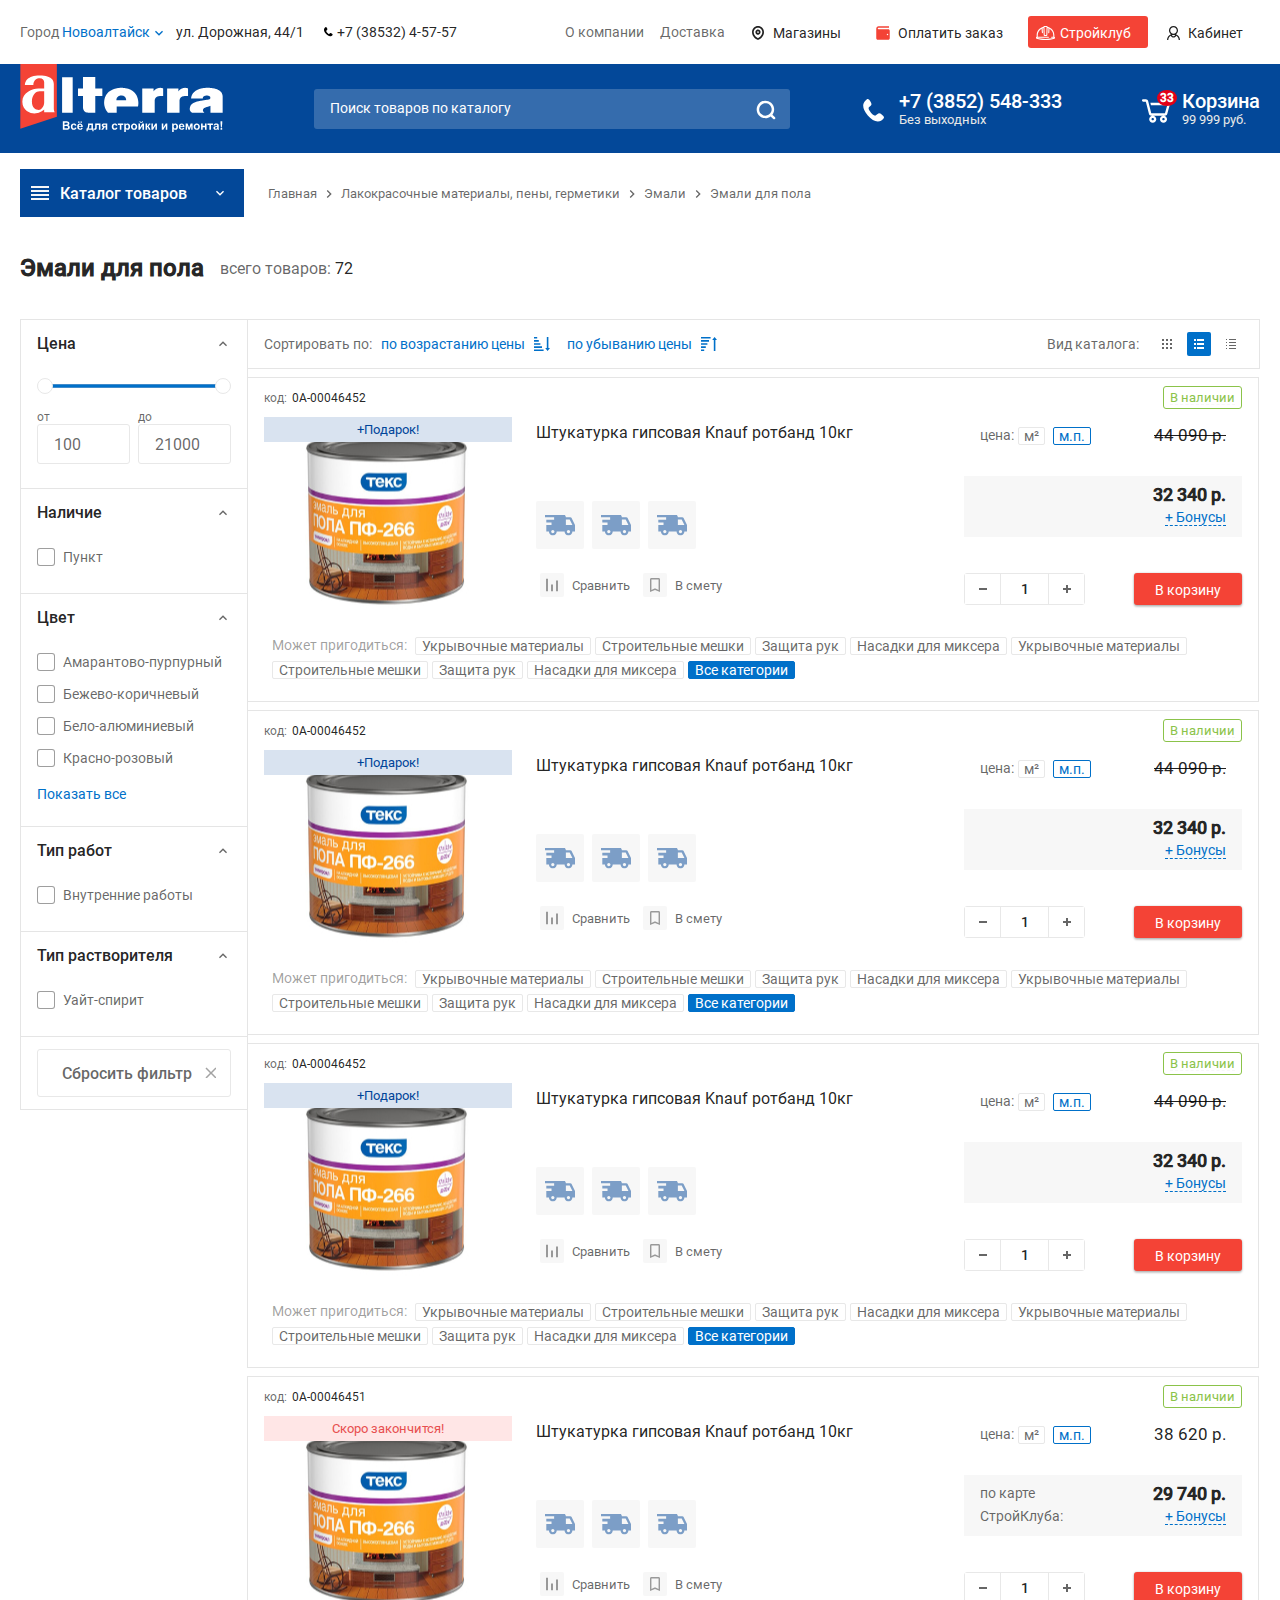
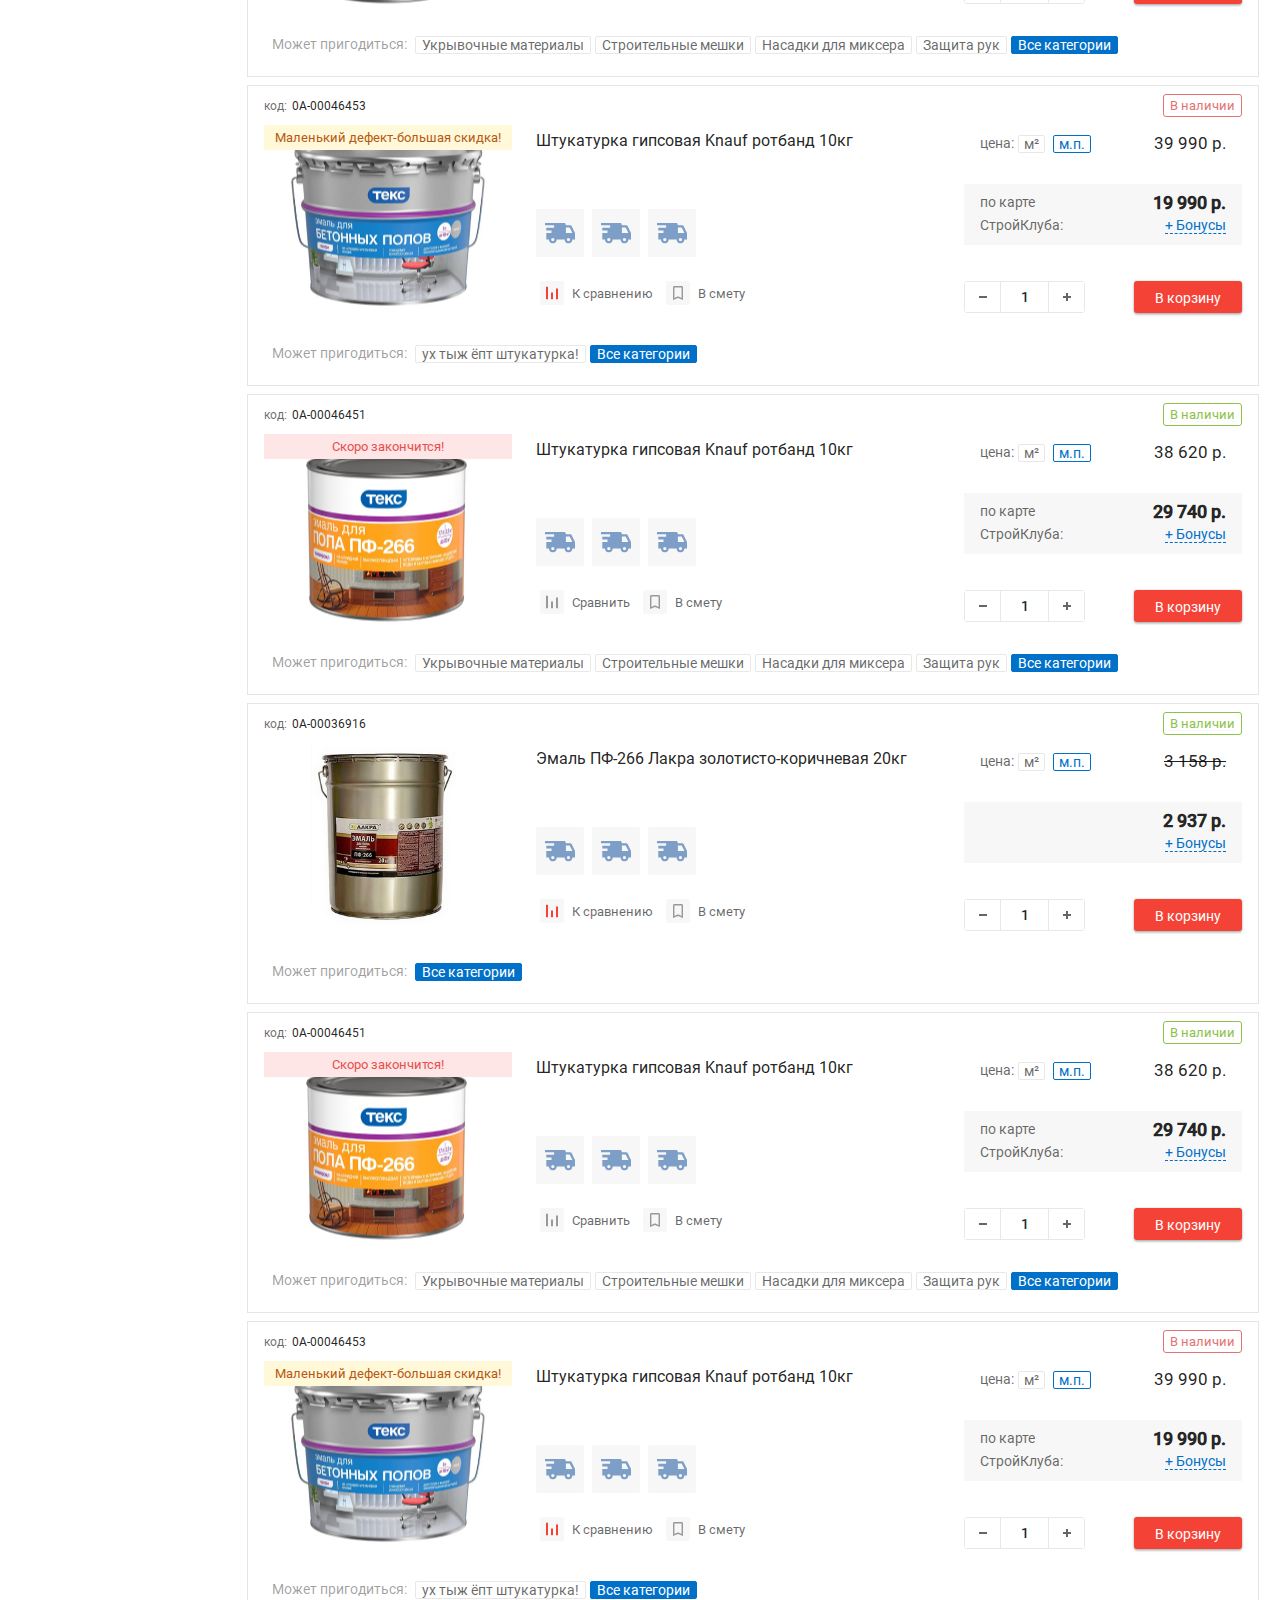
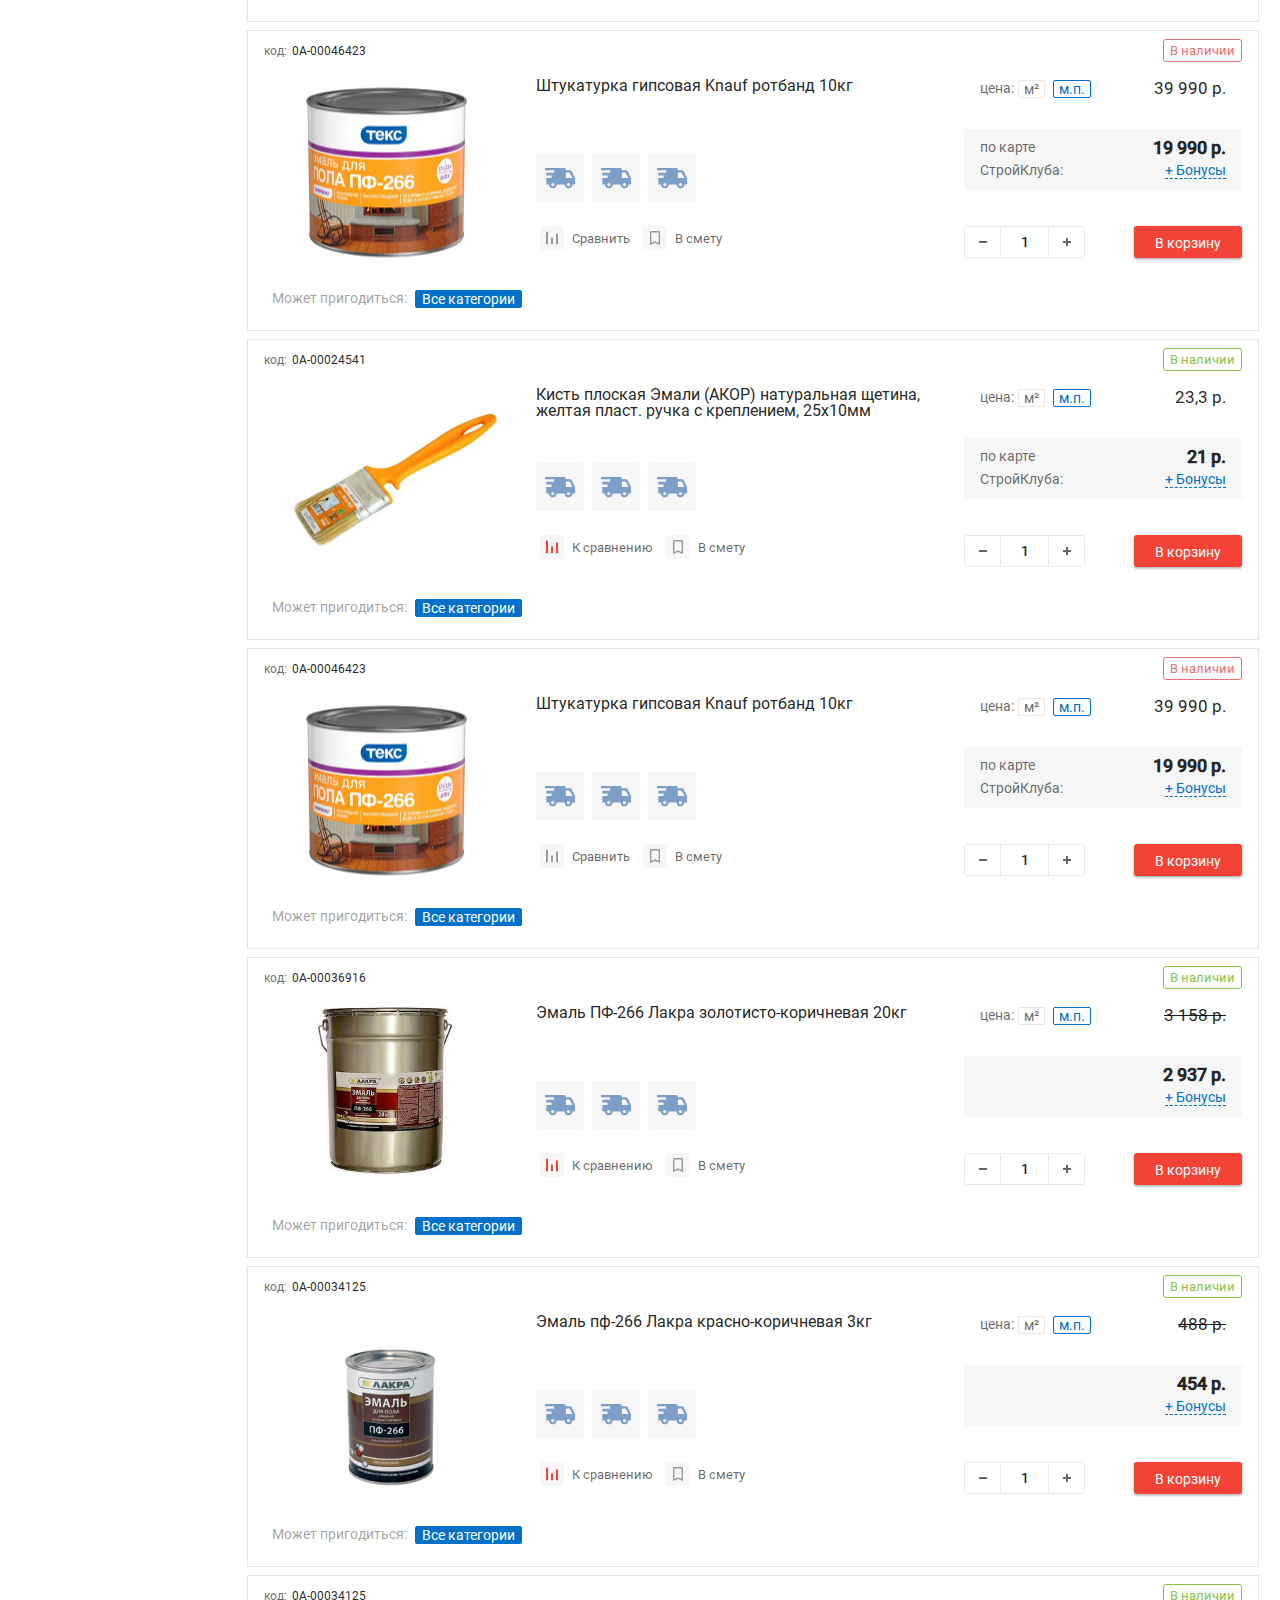
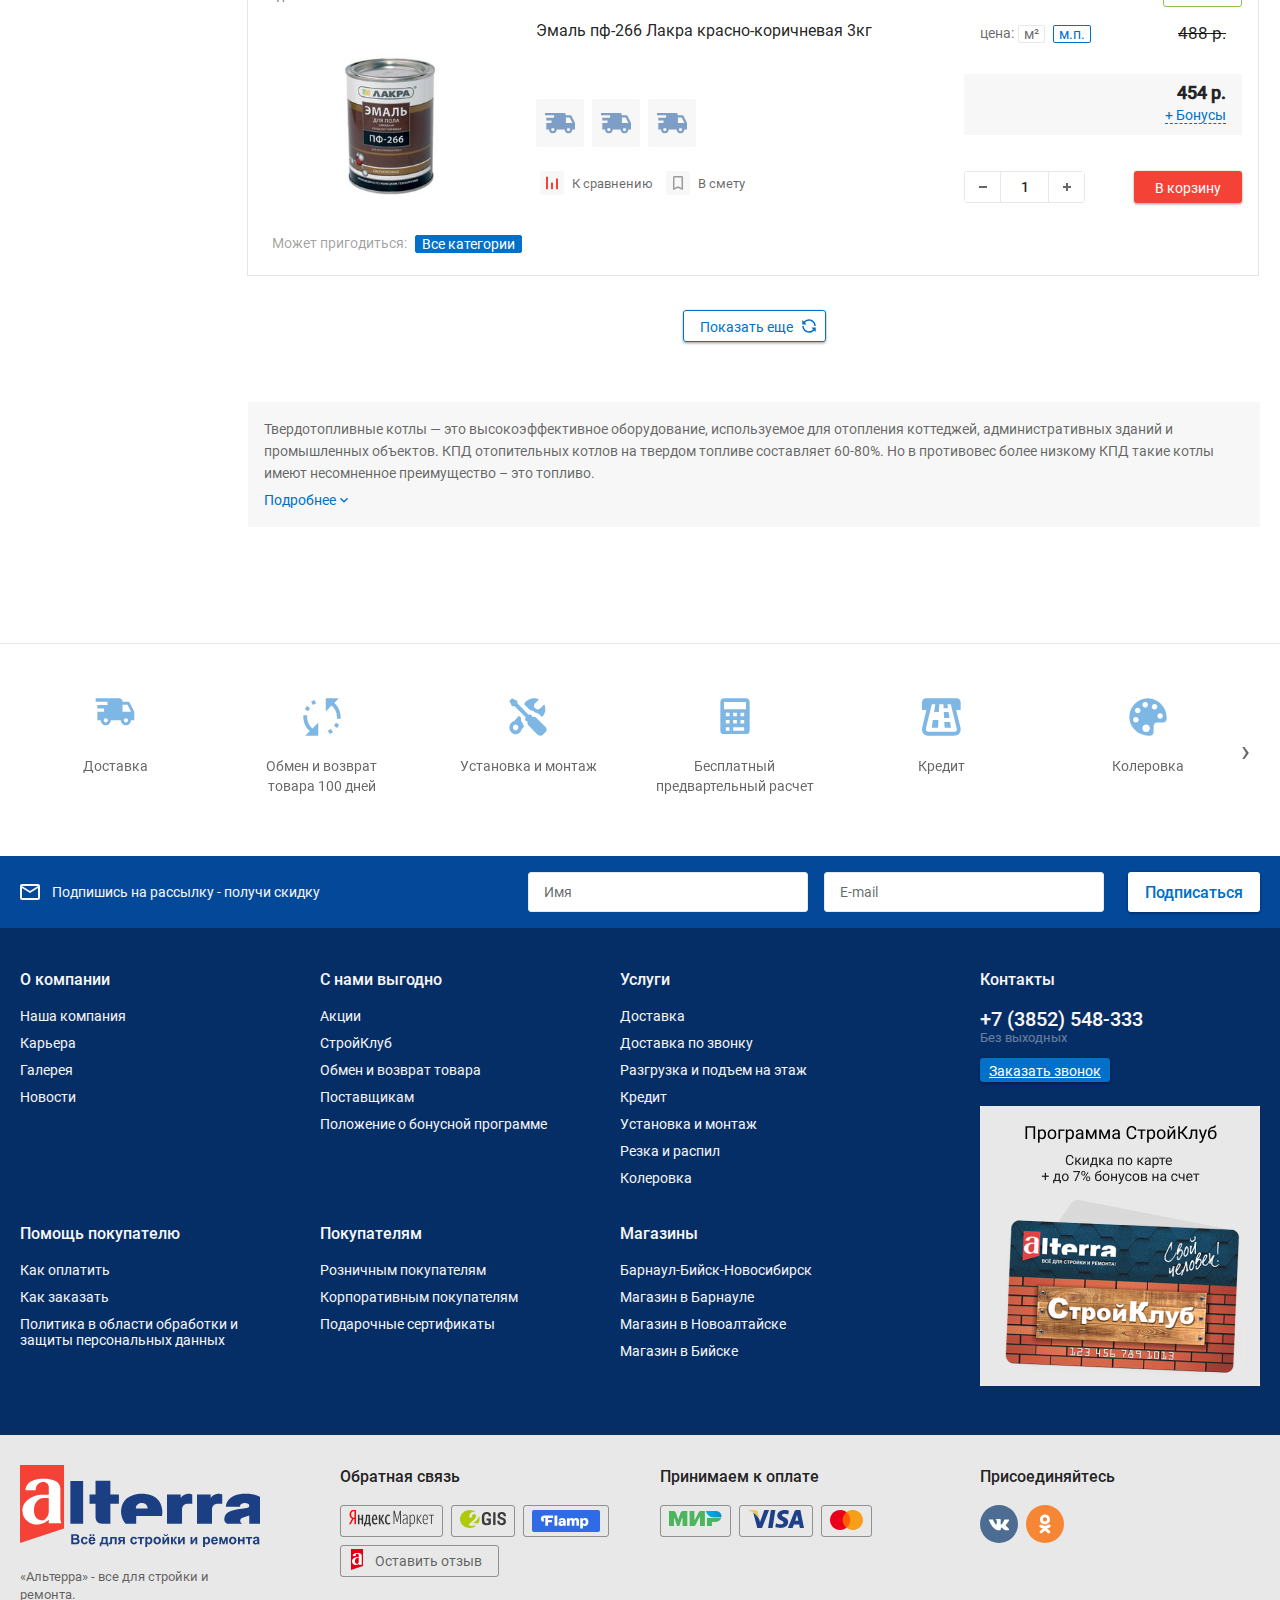
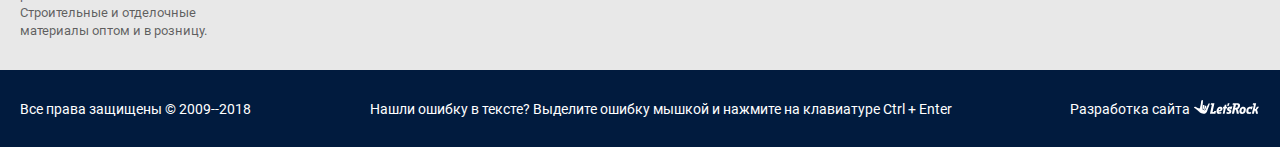
==== catalog-list.html @ 73fd19a2 "Залил исходники по Альтерре" ====
<!DOCTYPE html>
<html>
  <meta charset="UTF-8"/>
  <title>Альтерра</title>
  <link rel="stylesheet" href="css/style.css"/>
  <link rel="icon" type="image/x-icon" href="img/favicon.ico"/>
  <meta name="viewport" content="width=device-width, initial-scale=1, maximum-scale=1"/>
  <body class="page">
    <svg style="display:none;"><symbol id="alterra-logotype" width="203" height="68" viewBox="0 0 244 82" xmlns="http://www.w3.org/2000/svg">
<path fill-rule="evenodd" clip-rule="evenodd" d="M44.0473 63.5224V0H0V77.9552L44.0473 63.5224Z" fill="#F44336"/>
<path fill-rule="evenodd" clip-rule="evenodd" d="M28.7544 33.0023C28.7544 33.0023 26.8313 33.0023 23.1226 33.0023C19.4138 33.0023 13.9651 36.7253 13.9651 45.5505C13.9651 52.7668 18.2233 55.4327 22.4358 55.4327C24.8167 55.4327 28.7544 51.296 28.7544 46.3778V33.0023ZM41.4375 58.1446H28.7544V54.7892C26.6024 56.7657 22.0695 59.5695 16.9871 59.5695C11.9505 59.5695 2.42676 55.9843 2.42676 45.4126C2.42676 34.8868 14.6062 29.6469 21.6574 29.6469C28.7086 29.6469 28.7544 29.6469 28.7544 29.6469C28.7544 25.7859 28.7544 24.8666 28.7544 22.1547C28.7544 19.4888 26.8313 17.0987 23.3973 17.0987C19.9175 17.0987 15.705 19.3969 15.705 25.2803H5.58607C5.58607 21.3733 8.24173 13.7892 23.4889 13.7892C38.7818 13.7892 40.3843 20.6839 40.3843 23.7635C40.3843 26.889 40.3843 52.3991 40.3843 53.87C40.3843 56.398 41.4375 58.1446 41.4375 58.1446Z" fill="white"/>
<path fill-rule="evenodd" clip-rule="evenodd" d="M121.748 43.574H115.841V43.0224L115.933 42.5168L116.025 42.0572L116.162 41.5975L116.299 41.1379L116.528 40.7702L116.757 40.3565L117.032 40.0347L117.352 39.713L117.627 39.3912L117.993 39.1614L118.36 38.8856L118.726 38.7018L119.092 38.5179L119.55 38.3341L119.962 38.1962L120.374 38.1042L120.832 38.0123L121.244 37.9664L121.702 37.9204H121.748L122.114 37.9664L122.572 38.0123L122.984 38.0583L123.442 38.1502L123.854 38.2881L124.266 38.426L124.633 38.6099L124.999 38.7937L125.411 39.0695L125.731 39.2993L126.052 39.6211L126.327 39.9428L126.647 40.3105L126.876 40.6782L127.059 41.0919L127.242 41.5056L127.38 42.0112L127.517 42.4708L127.563 43.0224L127.609 43.574H121.748ZM63.1403 15.9036H50.3657V58.8341H63.1403V15.9036ZM243.908 38.1502L243.817 37.7365L243.725 37.2769L243.588 36.9092L243.496 36.4955L243.359 36.1278L243.221 35.7601L243.038 35.3924L242.901 35.0706L242.718 34.7489L242.535 34.4271L242.306 34.1054L242.077 33.8296L241.848 33.5998L241.573 33.324L241.344 33.0482L241.069 32.8184L240.795 32.5886L240.52 32.3587L240.199 32.1749L239.925 31.9451L239.604 31.7612L239.284 31.5773L238.963 31.3475L238.643 31.2096L238.276 31.0258L237.91 30.8879L237.59 30.704L237.223 30.5661L236.857 30.4282L236.491 30.2903L236.124 30.1525L235.712 30.0146L235.3 29.9226L234.934 29.8307L234.522 29.6928L234.11 29.6009L233.698 29.509L233.286 29.417L232.874 29.3251L232.416 29.2791L231.958 29.1872L231.546 29.1412L231.088 29.0493L230.676 29.0033L230.218 28.9114L229.76 28.8655L229.256 28.8195H228.798L228.341 28.7735H227.883L227.471 28.7276H227.013H226.509H226.005H225.502H224.998H224.494H223.991L223.533 28.7735L223.029 28.8195L222.526 28.8655H222.022L221.564 28.9114L221.106 29.0033L220.694 29.0493L220.236 29.1412L219.824 29.1872L219.366 29.2791L218.954 29.3251L218.496 29.417L218.084 29.509L217.672 29.6009L217.306 29.7388L216.894 29.8307L216.527 29.9226L216.115 30.0605L215.749 30.1984L215.337 30.3363L214.971 30.4742L214.604 30.6121L214.284 30.75L213.918 30.9338L213.551 31.0717L213.231 31.2556L212.864 31.4394L212.59 31.6233L212.269 31.8072L211.949 31.991L211.628 32.1749L211.308 32.4047L211.033 32.6345L210.758 32.8184L210.438 33.0482L210.209 33.324L209.934 33.5538L209.659 33.7836L209.43 34.0134L209.156 34.2892L208.881 34.565L208.652 34.7948L208.423 35.1166L208.194 35.3924L208.011 35.6681L207.782 35.9899L207.599 36.3116L207.37 36.5874L207.187 36.9551L207.004 37.2769L206.866 37.5986L206.729 38.0123L206.546 38.3341L206.454 38.7477L206.317 39.1155L206.18 39.5291L206.134 39.9428L206.042 40.3565L205.996 40.6782L205.951 40.9081L205.905 41.6435H220.053V41L220.099 40.8161L220.19 40.5403L220.328 40.1726L220.511 39.8049L220.694 39.5291L220.969 39.2534L221.198 39.0235L221.518 38.7937L221.885 38.6558L222.205 38.5179L222.617 38.38L223.029 38.2421L223.441 38.1502L223.899 38.1042H224.357L224.861 38.0583L225.319 38.1042H225.822L226.234 38.1962L226.646 38.2881L227.059 38.38L227.425 38.5179L227.791 38.6558L228.112 38.8397L228.432 39.0695L228.661 39.2993L228.89 39.6211L229.027 39.9888L229.119 40.4025V40.8161V41.2758L228.982 41.6435L228.798 41.9652L228.524 42.1951L228.249 42.3789L227.883 42.5628L227.516 42.7007L227.15 42.8386L226.738 42.9305L226.326 43.0224L225.914 43.1143L225.456 43.2063L225.044 43.2522L223.258 43.528L221.472 43.8038L219.687 44.0336L217.947 44.3094L217.489 44.3554L217.077 44.4473L216.619 44.5392L216.207 44.5852L215.795 44.6771L215.337 44.769L214.925 44.861L214.513 44.9529L214.101 45.0448L213.734 45.1827L213.322 45.2747L212.91 45.3666L212.544 45.5045L212.132 45.6424L211.766 45.7343L211.399 45.8722L210.987 46.0101L210.621 46.148L210.255 46.2859L209.934 46.4697L209.568 46.6076L209.202 46.7455L208.881 46.9294L208.561 47.1132L208.24 47.2971L207.919 47.5269L207.599 47.7108L207.324 47.8946L207.05 48.1244L206.775 48.4002L206.5 48.63L206.271 48.9058L206.042 49.1816L205.813 49.4574L205.584 49.7332L205.401 50.0549L205.218 50.4226L205.081 50.7444L204.898 51.1121L204.806 51.4798L204.669 51.8935L204.577 52.3072L204.485 52.7208L204.394 53.1805L204.348 53.5942L204.302 54.0538V54.4675L204.348 54.8812L204.394 55.2948L204.485 55.6625L204.623 56.0762L204.76 56.398L204.943 56.7657L205.126 57.0874L205.355 57.3632L205.584 57.639L205.859 57.8688L206.134 58.0986L206.408 58.3285L206.729 58.5123L207.095 58.6502L207.507 58.7421L207.919 58.7881L208.377 58.8341H222.205L221.518 58.3744L221.381 58.2365L221.198 58.0067L221.015 57.7769L220.786 57.4551L220.603 57.1794L220.419 56.8116L220.282 56.398L220.19 55.9843V55.5706L220.282 55.1569L220.374 54.7433L220.511 54.4215L220.694 54.0998L220.969 53.824L221.198 53.5942L221.472 53.3184L221.793 53.1345L222.114 52.9507L222.434 52.7668L222.8 52.6289L223.167 52.491L224.723 51.9854L226.234 51.4798L226.601 51.3419L227.013 51.25L227.379 51.1121L227.791 50.9742L228.157 50.8363L228.432 50.7444L228.615 50.6984L228.844 50.6525L229.256 50.4226V58.8341H244V39.5751V39.1155L243.954 38.6099L243.908 38.1502ZM90.3837 15.8116H75.5487V29.463H69.5506V38.7018H75.5487V51.1581V51.5717V52.0314V52.4451L75.5945 52.8587L75.6403 53.2264L75.686 53.5942L75.7776 53.9619L75.8692 54.3296L75.9608 54.6513L76.0523 54.9731L76.1897 55.2948L76.3271 55.6166L76.5102 55.8924L76.6476 56.1681L76.8307 56.398L77.0139 56.6738L77.2428 56.8576L77.426 57.0874L77.6549 57.3172L77.8838 57.5471L78.1128 57.7309L78.3875 57.8688L78.6622 58.0527L79.0285 58.1446L79.349 58.2365L79.6695 58.3744L79.99 58.4664L80.4021 58.5123L80.7684 58.5583L81.1805 58.6042L81.5468 58.6502H81.9589L82.4168 58.6962H90.3837V38.7018H98.9002V29.463H90.3837V15.8116ZM171.61 29.2332L171.244 29.1412L170.923 29.0493L170.603 28.9574L170.237 28.9114L169.916 28.8655L169.55 28.8195L169.184 28.7735H168.817H168.497H168.13L167.81 28.8195L167.444 28.8655L167.123 28.9114L166.757 29.0033L166.482 29.0493L166.162 29.1412L165.841 29.2332L165.566 29.3251L165.292 29.417L164.971 29.509L164.696 29.6468L164.422 29.7847L164.147 29.9226L163.872 30.0605L163.597 30.2444L163.323 30.3823L163.094 30.5661L162.819 30.75L162.59 30.9338L162.315 31.1177L162.132 31.3475L161.903 31.5773L161.674 31.7612L161.445 31.991L161.262 32.2208L161.033 32.4507L160.85 32.7264L160.667 32.9563V29.463H147.023V58.8341H162.041V44.2634V43.8498L162.086 43.4361L162.132 43.0684L162.224 42.7466L162.315 42.3789L162.453 42.0572L162.59 41.7354L162.728 41.4596L162.865 41.1838L163.048 40.9081L163.277 40.6782L163.46 40.4484L163.689 40.2646L163.918 40.0347L164.147 39.8509L164.422 39.713L164.696 39.5291L164.971 39.3912L165.292 39.2534L165.612 39.1155L165.933 39.0235L166.299 38.9316L166.619 38.8397L167.032 38.7937L167.398 38.7477L167.81 38.7018H172.251V29.463L171.931 29.3251L171.61 29.2332ZM201.555 29.2332L201.235 29.1412L200.914 29.0493L200.548 28.9574L200.227 28.9114L199.861 28.8655L199.54 28.8195L199.174 28.7735H198.808H198.487H198.121L197.755 28.8195L197.434 28.8655L197.068 28.9114L196.747 29.0033L196.427 29.0493L196.106 29.1412L195.832 29.2332L195.511 29.3251L195.236 29.417L194.962 29.509L194.641 29.6468L194.366 29.7847L194.092 29.9226L193.817 30.0605L193.588 30.2444L193.313 30.3823L193.039 30.5661L192.764 30.75L192.535 30.9338L192.306 31.1177L192.077 31.3475L191.848 31.5773L191.619 31.7612L191.39 31.991L191.207 32.2208L191.024 32.4507L190.795 32.7264L190.612 32.9563L190.658 29.463H177.013V58.8341H191.986V44.2634V43.8498L192.031 43.4361L192.123 43.0684L192.214 42.7466L192.306 42.3789L192.398 42.0572L192.535 41.7354L192.672 41.4596L192.855 41.1838L193.039 40.9081L193.222 40.6782L193.405 40.4484L193.634 40.2646L193.863 40.0347L194.138 39.8509L194.412 39.713L194.641 39.5291L194.962 39.3912L195.236 39.2534L195.557 39.1155L195.877 39.0235L196.244 38.9316L196.61 38.8397L196.976 38.7937L197.388 38.7477L197.755 38.7018H202.242V29.463L201.876 29.3251L201.555 29.2332ZM142.306 46.3778V45.9641L142.261 45.5964V45.2287L142.169 44.815L142.123 44.4473L142.077 44.0336L141.986 43.6199L141.894 43.2522L141.849 42.7926L141.757 42.3789L141.665 42.0112L141.574 41.5975L141.436 41.1838L141.299 40.7702L141.162 40.4025L141.024 39.9888L140.887 39.5751L140.75 39.2074L140.567 38.7937L140.429 38.472L140.246 38.1042L140.063 37.7825L139.88 37.4148L139.697 37.093L139.468 36.7713L139.239 36.4495L139.056 36.1278L138.827 35.852L138.552 35.5303L138.323 35.2545L138.094 34.9327L137.819 34.6569L137.545 34.3812L137.27 34.1054L136.995 33.8296L136.72 33.5998L136.446 33.324L136.125 33.0942L135.805 32.8643L135.53 32.5886L135.209 32.3587L134.889 32.1749L134.523 31.9451L134.248 31.7612L133.882 31.5773L133.561 31.3475L133.195 31.1637L132.874 30.9798L132.508 30.8419L132.142 30.6581L131.821 30.5202L131.455 30.3823L131.089 30.2444L130.722 30.1065L130.356 29.9686L129.99 29.8767L129.578 29.7847L129.211 29.6928L128.845 29.6009L128.479 29.509L128.067 29.417L127.7 29.3711L127.288 29.2791L126.876 29.2332L126.464 29.1412L126.052 29.0493L125.64 29.0033L125.228 28.9574L124.816 28.9114L124.404 28.8655L123.992 28.8195L123.579 28.7735H123.122L122.755 28.7276H122.297H121.885H121.748H121.473H121.061H120.649L120.237 28.7735H119.825L119.413 28.8195L119.001 28.8655L118.543 28.9114L118.131 28.9574L117.719 29.0033L117.352 29.0493L116.94 29.1412L116.482 29.2332L116.116 29.3251L115.704 29.417L115.292 29.509L114.88 29.6009L114.468 29.7388L114.056 29.8307L113.644 29.9686L113.277 30.1065L112.865 30.2444L112.499 30.3823L112.087 30.5202L111.721 30.704L111.308 30.8879L110.942 31.0717L110.53 31.2096L110.164 31.4394L109.798 31.6233L109.431 31.8072L109.065 31.991L108.699 32.2208L108.332 32.4507L107.966 32.6345L107.646 32.8643L107.279 33.0942L106.959 33.3699L106.638 33.5998L106.363 33.8755L106.089 34.1054L105.814 34.3812L105.539 34.6569L105.31 34.9327L105.036 35.2545L104.807 35.5303L104.532 35.852L104.349 36.1278L104.074 36.4495L103.891 36.7713L103.662 37.093L103.479 37.4148L103.296 37.7825L103.113 38.1042L102.929 38.472L102.746 38.7937L102.609 39.1614L102.426 39.4832L102.288 39.8509L102.151 40.2186L102.014 40.5403L101.922 40.9081L101.785 41.2758L101.693 41.6435L101.602 42.0112L101.51 42.3789L101.418 42.7466L101.373 43.1603L101.327 43.528L101.235 43.9417L101.19 44.3094L101.144 44.7231V45.0908L101.098 45.5045L101.052 45.8722V46.2859V46.6536V47.0673V47.4809L101.098 47.8486L101.144 48.2623V48.63L101.235 49.0437L101.281 49.4114L101.327 49.8251L101.418 50.2388L101.464 50.6065L101.602 50.9742L101.693 51.3419L101.785 51.7556L101.922 52.1233L102.014 52.491L102.151 52.8587L102.288 53.2264L102.426 53.5942L102.609 53.9619L102.746 54.3296L102.929 54.6973L103.113 55.019L103.296 55.3868L103.479 55.7085L103.662 56.0762L103.891 56.398L104.074 56.7657L104.349 57.0415L104.532 57.3632L104.807 57.685L105.036 58.0067L105.265 58.3285L105.539 58.6502H116.208V51.1121H121.748H141.894L141.986 50.6984L142.077 50.3307L142.123 49.963L142.169 49.5493L142.215 49.1356L142.261 48.7679L142.306 48.3542V47.9865L142.352 47.5729V47.1592V46.7915L142.306 46.3778Z" fill="#FFFFFF"/>
<path fill-rule="evenodd" clip-rule="evenodd" d="M241.482 79.2421V77.3116H243.405V79.2421H241.482ZM241.894 76.6222L241.39 71.4742V69.13H243.496V71.4742L242.993 76.6222H241.894ZM237.361 75.7489C237.132 75.7948 236.72 75.8867 236.216 76.0246C235.667 76.1166 235.346 76.2545 235.163 76.3464C234.934 76.5303 234.797 76.7601 234.797 77.0359C234.797 77.3116 234.888 77.5415 235.071 77.7253C235.3 77.9092 235.529 78.0471 235.85 78.0471C236.216 78.0471 236.537 77.9092 236.857 77.6794C237.086 77.4955 237.223 77.3116 237.315 77.0359C237.361 76.898 237.361 76.5762 237.361 76.1166V75.7489ZM234.797 74.1861L233.057 73.8643C233.24 73.1289 233.606 72.6233 234.064 72.2556C234.568 71.8879 235.255 71.75 236.216 71.75C237.086 71.75 237.681 71.8419 238.139 72.0717C238.551 72.2556 238.826 72.5314 239.009 72.8531C239.192 73.1289 239.284 73.7264 239.284 74.5538L239.238 76.806C239.238 77.4495 239.284 77.9092 239.33 78.2309C239.375 78.5527 239.513 78.8744 239.696 79.2421H237.773C237.727 79.1042 237.636 78.9204 237.59 78.6446C237.544 78.5527 237.544 78.4607 237.498 78.4148C237.178 78.7825 236.811 79.0123 236.491 79.1502C236.079 79.3341 235.712 79.426 235.255 79.426C234.522 79.426 233.927 79.1962 233.515 78.7825C233.103 78.3688 232.874 77.8632 232.874 77.2197C232.874 76.852 232.965 76.4383 233.148 76.1166C233.332 75.8408 233.606 75.565 233.973 75.3811C234.339 75.1973 234.843 75.0594 235.529 74.9675C236.399 74.7836 237.04 74.5998 237.361 74.4619V74.278C237.361 73.9103 237.269 73.6345 237.086 73.4507C236.903 73.3128 236.582 73.2208 236.079 73.2208C235.712 73.2208 235.438 73.3128 235.255 73.4507C235.071 73.5885 234.934 73.8184 234.797 74.1861ZM225.639 71.8879H232.233V73.4507H229.898V79.2421H227.974V73.4507H225.639V71.8879ZM217.947 71.8879H219.87V74.5998H222.663V71.8879H224.586V79.2421H222.663V76.1625H219.87V79.2421H217.947V71.8879ZM210.987 75.565C210.987 76.3004 211.171 76.852 211.537 77.2197C211.857 77.6334 212.269 77.8172 212.773 77.8172C213.277 77.8172 213.689 77.6334 214.055 77.2197C214.376 76.852 214.559 76.3004 214.559 75.565C214.559 74.8296 214.376 74.278 214.055 73.9103C213.689 73.5426 213.277 73.3128 212.773 73.3128C212.269 73.3128 211.857 73.5426 211.537 73.9103C211.171 74.278 210.987 74.8755 210.987 75.565ZM209.019 75.4731C209.019 74.8296 209.202 74.232 209.476 73.5885C209.843 72.991 210.255 72.5314 210.85 72.2556C211.399 71.8879 212.086 71.75 212.773 71.75C213.872 71.75 214.788 72.1177 215.475 72.8531C216.161 73.5426 216.528 74.4619 216.528 75.565C216.528 76.6681 216.161 77.5874 215.475 78.3228C214.742 79.0583 213.872 79.426 212.773 79.426C212.132 79.426 211.491 79.2421 210.896 78.9663C210.255 78.6446 209.843 78.185 209.476 77.5874C209.202 77.0359 209.019 76.3004 209.019 75.4731ZM199.357 71.8879H201.738L203.524 76.9899L205.356 71.8879H207.736V79.2421H206.088V74.4159L204.348 79.2421H202.7L201.006 74.4159V79.2421H199.357V71.8879ZM196.015 74.9675C195.969 74.3699 195.832 73.9563 195.557 73.6805C195.282 73.4047 194.962 73.2208 194.596 73.2208C194.138 73.2208 193.817 73.4047 193.542 73.6805C193.268 74.0022 193.13 74.4159 193.13 74.9675H196.015ZM195.878 76.898L197.801 77.2197C197.572 77.9092 197.16 78.4607 196.656 78.8744C196.107 79.1962 195.466 79.426 194.641 79.426C193.359 79.426 192.444 79.0123 191.848 78.139C191.345 77.4955 191.116 76.6222 191.116 75.6569C191.116 74.4159 191.436 73.4507 192.077 72.7612C192.673 72.0717 193.497 71.75 194.458 71.75C195.511 71.75 196.381 72.1177 197.022 72.8531C197.618 73.5426 197.938 74.6457 197.892 76.1166H193.085C193.085 76.7141 193.268 77.1278 193.542 77.4955C193.863 77.7713 194.229 77.9551 194.641 77.9551C194.962 77.9551 195.191 77.8632 195.42 77.6794C195.649 77.5415 195.786 77.2657 195.878 76.898ZM184.934 75.4731C184.934 76.2545 185.118 76.852 185.438 77.2657C185.759 77.6794 186.171 77.8632 186.629 77.8632C187.086 77.8632 187.453 77.6794 187.727 77.3116C188.048 76.9439 188.185 76.3464 188.185 75.565C188.185 74.7836 188.002 74.1861 187.727 73.8184C187.407 73.4507 187.041 73.2668 186.583 73.2668C186.125 73.2668 185.713 73.4507 185.438 73.8184C185.118 74.1861 184.934 74.7376 184.934 75.4731ZM183.057 71.8879H184.843V72.991C185.072 72.6233 185.392 72.3475 185.804 72.0717C186.217 71.8419 186.629 71.75 187.132 71.75C187.956 71.75 188.689 72.0717 189.284 72.7612C189.879 73.4047 190.154 74.324 190.154 75.519C190.154 76.7601 189.879 77.7253 189.284 78.3688C188.689 79.0583 187.956 79.426 187.132 79.426C186.72 79.426 186.354 79.3341 185.988 79.1502C185.667 79.0123 185.347 78.7365 184.98 78.3228V82H183.057V71.8879ZM170.557 71.8879H172.389V76.4843L175.365 71.8879H177.242V79.2421H175.411V74.5538L172.389 79.2421H170.557V71.8879ZM158.057 71.8879H159.889V76.4843L162.865 71.8879H164.742V79.2421H162.911V74.5538L159.889 79.2421H158.057V71.8879ZM151.006 71.8879H152.929V74.8755C153.25 74.8755 153.479 74.7836 153.616 74.5998C153.753 74.4159 153.891 74.0941 154.074 73.5426C154.303 72.8531 154.578 72.3935 154.898 72.1637C155.173 71.9798 155.585 71.8419 156.043 71.8419C156.18 71.8419 156.455 71.8879 156.821 71.8879V73.1749C156.317 73.1749 155.951 73.2208 155.86 73.3128C155.722 73.4047 155.539 73.7264 155.356 74.232C155.173 74.8755 154.852 75.2892 154.394 75.4731C155.035 75.6569 155.539 76.1625 155.951 77.0359C155.951 77.1278 155.997 77.1278 156.043 77.2197L157.096 79.2421H155.035L154.074 77.0818C153.891 76.6681 153.708 76.3924 153.57 76.2545C153.433 76.1625 153.204 76.0706 152.929 76.0706V79.2421H151.006V71.8879ZM147.023 68.9462H147.938C147.893 69.5897 147.664 70.0953 147.297 70.417C146.885 70.7847 146.427 70.9686 145.832 70.9686C145.191 70.9686 144.688 70.7847 144.321 70.417C143.955 70.0953 143.726 69.5897 143.68 68.9462H144.596C144.642 69.2679 144.779 69.5437 144.962 69.6816C145.145 69.8655 145.42 69.9574 145.832 69.9574C146.153 69.9574 146.473 69.8655 146.656 69.6816C146.84 69.5437 146.977 69.2679 147.023 68.9462ZM142.444 71.8879H144.275V76.4843L147.206 71.8879H149.129V79.2421H147.252V74.5538L144.275 79.2421H142.444V71.8879ZM135.438 75.565C135.438 76.3004 135.622 76.852 135.942 77.2197C136.308 77.6334 136.721 77.8172 137.224 77.8172C137.728 77.8172 138.14 77.6334 138.46 77.2197C138.827 76.852 138.964 76.3004 138.964 75.565C138.964 74.8296 138.827 74.278 138.46 73.9103C138.14 73.5426 137.728 73.3128 137.224 73.3128C136.721 73.3128 136.308 73.5426 135.942 73.9103C135.622 74.278 135.438 74.8755 135.438 75.565ZM133.47 75.4731C133.47 74.8296 133.607 74.232 133.928 73.5885C134.248 72.991 134.706 72.5314 135.255 72.2556C135.851 71.8879 136.492 71.75 137.224 71.75C138.323 71.75 139.193 72.1177 139.926 72.8531C140.612 73.5426 140.979 74.4619 140.979 75.565C140.979 76.6681 140.612 77.5874 139.926 78.3228C139.193 79.0583 138.277 79.426 137.224 79.426C136.537 79.426 135.942 79.2421 135.301 78.9663C134.706 78.6446 134.248 78.185 133.928 77.5874C133.607 77.0359 133.47 76.3004 133.47 75.4731ZM127.197 75.4731C127.197 76.2545 127.334 76.852 127.7 77.2657C128.021 77.6794 128.387 77.8632 128.845 77.8632C129.303 77.8632 129.669 77.6794 129.944 77.3116C130.265 76.9439 130.402 76.3464 130.402 75.565C130.402 74.7836 130.265 74.1861 129.944 73.8184C129.669 73.4507 129.257 73.2668 128.799 73.2668C128.341 73.2668 127.975 73.4507 127.655 73.8184C127.334 74.1861 127.197 74.7376 127.197 75.4731ZM125.32 71.8879H127.105V72.991C127.334 72.6233 127.655 72.3475 128.021 72.0717C128.433 71.8419 128.891 71.75 129.349 71.75C130.219 71.75 130.906 72.0717 131.501 72.7612C132.096 73.4047 132.371 74.324 132.371 75.519C132.371 76.7601 132.096 77.7253 131.501 78.3688C130.906 79.0583 130.173 79.426 129.349 79.426C128.937 79.426 128.57 79.3341 128.25 79.1502C127.929 79.0123 127.563 78.7365 127.197 78.3228V82H125.32V71.8879ZM117.627 71.8879H124.221V73.4507H121.885V79.2421H119.962V73.4507H117.627V71.8879ZM117.032 74.0941L115.155 74.4159C115.063 74.0482 114.926 73.7724 114.697 73.5426C114.468 73.3587 114.193 73.2668 113.827 73.2668C113.369 73.2668 112.957 73.4507 112.682 73.7724C112.408 74.0941 112.27 74.6457 112.27 75.4271C112.27 76.3004 112.408 76.9439 112.682 77.2657C112.957 77.6334 113.369 77.8172 113.873 77.8172C114.239 77.8172 114.514 77.7253 114.743 77.4955C114.972 77.3116 115.155 76.9439 115.246 76.4383L117.124 76.7601C116.94 77.6334 116.574 78.2769 115.979 78.7365C115.475 79.1962 114.697 79.426 113.781 79.426C112.682 79.426 111.858 79.0583 111.217 78.3688C110.576 77.7253 110.256 76.7601 110.256 75.565C110.256 74.3699 110.576 73.4507 111.217 72.7612C111.858 72.0717 112.728 71.75 113.827 71.75C114.697 71.75 115.384 71.9338 115.887 72.3475C116.437 72.7152 116.803 73.3128 117.032 74.0941ZM102.93 73.1289H101.556C101.052 73.1289 100.686 73.2208 100.503 73.3587C100.274 73.4966 100.182 73.7264 100.182 74.0941C100.182 74.4159 100.274 74.6917 100.549 74.8296C100.778 74.9675 101.144 75.0594 101.693 75.0594H102.93V73.1289ZM104.853 71.8879V79.2421H102.93V76.1625H102.792C102.334 76.1625 102.06 76.2545 101.831 76.3464C101.648 76.4383 101.419 76.7141 101.19 77.0359L101.098 77.1737L99.8161 79.2421H97.5725L98.9461 77.0818C99.3582 76.4843 99.6787 76.1625 99.9992 76.0706C99.4955 76.0246 99.0377 75.8408 98.7172 75.4271C98.3509 75.0594 98.1677 74.5998 98.1677 74.0022C98.1677 73.4966 98.3051 73.1289 98.534 72.7612C98.763 72.4394 99.0377 72.2096 99.404 72.0717C99.7703 71.9798 100.366 71.8879 101.052 71.8879H104.853ZM90.2465 71.8879H96.6567V79.2421H94.7337V73.4507H92.1238V76.7601C92.1238 77.5874 92.0322 78.185 91.8491 78.5067C91.6659 78.8744 91.437 79.1042 91.2081 79.1962C90.9791 79.2881 90.6128 79.3341 90.0634 79.3341C89.7887 79.3341 89.3766 79.2881 88.8729 79.2421V77.8172C88.9187 77.8172 89.0103 77.8172 89.1934 77.8172C89.3766 77.8172 89.5597 77.8172 89.6513 77.8172C89.926 77.8172 90.0634 77.7253 90.155 77.5874C90.2007 77.4036 90.2465 76.9439 90.2465 76.1625V71.8879ZM85.7136 77.6334V73.4966H83.3785C83.2869 75.519 82.9664 76.898 82.4169 77.6334H85.7136ZM86.8125 79.2421H81.318V81.1267H79.7613V77.6334H80.5396C80.8602 77.2657 81.1349 76.7141 81.3638 75.9327C81.5928 75.1513 81.6843 73.8184 81.7301 71.8879H87.5909V77.6334H88.3693V81.1267H86.8125V79.2421ZM72.6185 70.9686V69.2679H74.2668V70.9686H72.6185ZM69.6423 70.9686V69.2679H71.3364V70.9686H69.6423ZM73.4426 74.9675C73.4426 74.3699 73.3053 73.9563 73.0305 73.6805C72.7558 73.4047 72.4353 73.2208 72.0232 73.2208C71.6111 73.2208 71.2448 73.4047 70.9701 73.6805C70.6954 74.0022 70.558 74.4159 70.558 74.9675H73.4426ZM73.3511 76.898L75.2741 77.2197C74.9994 77.9092 74.6331 78.4607 74.0837 78.8744C73.5342 79.1962 72.8932 79.426 72.069 79.426C70.8328 79.426 69.917 79.0123 69.276 78.139C68.8181 77.4955 68.5892 76.6222 68.5892 75.6569C68.5892 74.4159 68.8639 73.4507 69.5049 72.7612C70.146 72.0717 70.9243 71.75 71.8859 71.75C72.9848 71.75 73.8089 72.1177 74.45 72.8531C75.091 73.5426 75.3657 74.6457 75.3657 76.1166H70.558C70.558 76.7141 70.6954 77.1278 71.0159 77.4955C71.2906 77.7713 71.6569 77.9551 72.1148 77.9551C72.4353 77.9551 72.6643 77.8632 72.8474 77.6794C73.0763 77.5415 73.2137 77.2657 73.3511 76.898ZM67.6734 74.0941L65.7504 74.4159C65.7046 74.0482 65.5672 73.7724 65.3383 73.5426C65.1094 73.3587 64.8346 73.2668 64.4683 73.2668C63.9647 73.2668 63.5984 73.4507 63.3237 73.7724C63.0489 74.0941 62.8658 74.6457 62.8658 75.4271C62.8658 76.3004 63.0489 76.9439 63.3237 77.2657C63.5984 77.6334 64.0105 77.8172 64.4683 77.8172C64.8346 77.8172 65.1551 77.7253 65.3841 77.4955C65.613 77.3116 65.7962 76.9439 65.8877 76.4383L67.765 76.7601C67.5819 77.6334 67.2156 78.2769 66.6203 78.7365C66.0709 79.1962 65.3383 79.426 64.3768 79.426C63.3237 79.426 62.4995 79.0583 61.8585 78.3688C61.2175 77.7253 60.8969 76.7601 60.8969 75.565C60.8969 74.3699 61.2175 73.4507 61.8585 72.7612C62.4995 72.0717 63.3694 71.75 64.4226 71.75C65.2925 71.75 66.0251 71.9338 66.5288 72.3475C67.0782 72.7152 67.4445 73.3128 67.6734 74.0941ZM53.2505 74.8296V77.4955H55.1278C55.8603 77.4955 56.3182 77.4955 56.5472 77.4495C56.8219 77.4036 57.0508 77.2657 57.2797 77.0359C57.4629 76.852 57.5545 76.5302 57.5545 76.1625C57.5545 75.8867 57.4629 75.611 57.3255 75.4271C57.1882 75.1973 56.9592 75.0594 56.6845 74.9675C56.4098 74.8755 55.8146 74.8296 54.8988 74.8296H53.2505ZM53.2505 70.7847V73.1289H54.5783C55.3567 73.1289 55.8603 73.1289 56.0435 73.0829C56.4098 73.037 56.6845 72.945 56.8677 72.7612C57.0508 72.5314 57.1424 72.3015 57.1424 71.9338C57.1424 71.6581 57.0966 71.3823 56.9135 71.1984C56.7303 71.0145 56.5014 70.8767 56.1351 70.8307C55.9519 70.8307 55.3567 70.7847 54.4409 70.7847H53.2505ZM51.2358 69.13H55.2651C56.0435 69.13 56.6387 69.176 57.005 69.222C57.4171 69.2679 57.7834 69.4518 58.0581 69.6356C58.3786 69.8654 58.6076 70.1412 58.8365 70.463C59.0655 70.8307 59.157 71.1984 59.157 71.658C59.157 72.1177 59.0197 72.5773 58.7449 72.945C58.516 73.3587 58.1955 73.6345 57.7376 73.8643C58.3329 74.0482 58.7907 74.324 59.157 74.7836C59.4775 75.1973 59.6149 75.7029 59.6149 76.3004C59.6149 76.7601 59.5233 77.1737 59.3402 77.6334C59.1112 78.0471 58.7907 78.4148 58.4702 78.6906C58.0581 78.9204 57.646 79.1042 57.0966 79.1502C56.7303 79.1962 55.9519 79.1962 54.6241 79.2421H51.2358V69.13Z" fill="#FFFFFF"/>
</symbol>
<symbol id="alterra-logotype-mobile" width="92" height="27" viewBox="0 0 92 27" fill="none" xmlns="http://www.w3.org/2000/svg">
<path fill-rule="evenodd" clip-rule="evenodd" d="M16.608 21.9885V0H0V26.9845L16.608 21.9885Z" fill="#F44336"/>
<path fill-rule="evenodd" clip-rule="evenodd" d="M10.8419 11.4238C10.8419 11.4238 10.1168 11.4238 8.71838 11.4238C7.31999 11.4238 5.26557 12.7126 5.26557 15.7675C5.26557 18.2654 6.87113 19.1882 8.45942 19.1882C9.35715 19.1882 10.8419 17.7563 10.8419 16.0539V11.4238ZM15.624 20.127H10.8419V18.9655C10.0304 19.6497 8.32131 20.6202 6.405 20.6202C4.50596 20.6202 0.915039 19.3792 0.915039 15.7197C0.915039 12.0762 5.50727 10.2624 8.16593 10.2624C10.8246 10.2624 10.8419 10.2624 10.8419 10.2624C10.8419 8.92588 10.8419 8.60766 10.8419 7.66893C10.8419 6.74612 10.1168 5.91876 8.82196 5.91876C7.5099 5.91876 5.92161 6.71429 5.92161 8.75086H2.10626C2.10626 7.39845 3.10757 4.77319 8.85649 4.77319C14.6227 4.77319 15.2269 7.15979 15.2269 8.22581C15.2269 9.30773 15.2269 18.1381 15.2269 18.6473C15.2269 19.5224 15.624 20.127 15.624 20.127Z" fill="white"/>
<path fill-rule="evenodd" clip-rule="evenodd" d="M45.9053 15.0833H43.6783V14.8924L43.7128 14.7174L43.7473 14.5583L43.7991 14.3991L43.8509 14.24L43.9372 14.1128L44.0236 13.9696L44.1271 13.8582L44.248 13.7468L44.3516 13.6354L44.4897 13.5559L44.6278 13.4604L44.7659 13.3968L44.904 13.3331L45.0767 13.2695L45.232 13.2218L45.3874 13.1899L45.5601 13.1581L45.7154 13.1422L45.8881 13.1263H45.9053L46.0435 13.1422L46.2161 13.1581L46.3715 13.174L46.5441 13.2058L46.6995 13.2536L46.8549 13.3013L46.993 13.365L47.1311 13.4286L47.2865 13.5241L47.4073 13.6036L47.5282 13.715L47.6317 13.8264L47.7526 13.9536L47.8389 14.0809L47.908 14.2241L47.977 14.3673L48.0288 14.5423L48.0806 14.7014L48.0979 14.8924L48.1151 15.0833H45.9053ZM23.8074 5.50509H18.9907V20.3656H23.8074V5.50509ZM91.9658 13.2058L91.9312 13.0627L91.8967 12.9035L91.8449 12.7763L91.8104 12.6331L91.7586 12.5058L91.7068 12.3785L91.6377 12.2512L91.5859 12.1398L91.5169 12.0285L91.4478 11.9171L91.3615 11.8057L91.2752 11.7102L91.1889 11.6307L91.0853 11.5352L90.999 11.4398L90.8954 11.3602L90.7918 11.2807L90.6882 11.2011L90.5674 11.1375L90.4638 11.0579L90.3429 10.9943L90.2221 10.9306L90.1012 10.8511L89.9804 10.8033L89.8423 10.7397L89.7042 10.692L89.5833 10.6283L89.4452 10.5806L89.3071 10.5329L89.169 10.4851L89.0309 10.4374L88.8755 10.3897L88.7201 10.3578L88.582 10.326L88.4266 10.2783L88.2713 10.2465L88.1159 10.2146L87.9605 10.1828L87.8051 10.151L87.6325 10.1351L87.4598 10.1033L87.3045 10.0874L87.1318 10.0555L86.9764 10.0396L86.8038 10.0078L86.6312 9.99189L86.4413 9.97598H86.2686L86.096 9.96007H85.9233L85.768 9.94416H85.5953H85.4054H85.2155H85.0256H84.8357H84.6458H84.4559L84.2833 9.96007L84.0934 9.97598L83.9035 9.99189H83.7136L83.5409 10.0078L83.3683 10.0396L83.2129 10.0555L83.0403 10.0874L82.8849 10.1033L82.7122 10.1351L82.5569 10.151L82.3842 10.1828L82.2288 10.2146L82.0735 10.2465L81.9354 10.2942L81.78 10.326L81.6419 10.3578L81.4865 10.4056L81.3484 10.4533L81.193 10.501L81.0549 10.5488L80.9168 10.5965L80.7959 10.6442L80.6578 10.7079L80.5197 10.7556L80.3989 10.8192L80.2607 10.8829L80.1572 10.9465L80.0363 11.0102L79.9155 11.0738L79.7946 11.1375L79.6738 11.217L79.5702 11.2966L79.4666 11.3602L79.3458 11.4398L79.2594 11.5352L79.1558 11.6148L79.0523 11.6943L78.9659 11.7739L78.8624 11.8694L78.7588 11.9648L78.6725 12.0444L78.5861 12.1557L78.4998 12.2512L78.4308 12.3467L78.3444 12.458L78.2754 12.5694L78.1891 12.6649L78.12 12.7922L78.051 12.9035L77.9992 13.0149L77.9474 13.1581L77.8783 13.2695L77.8438 13.4127L77.792 13.54L77.7402 13.6832L77.7229 13.8264L77.6884 13.9696L77.6711 14.0809L77.6539 14.1605L77.6366 14.4151H82.9712V14.1923L82.9885 14.1287L83.023 14.0332L83.0748 13.9059L83.1438 13.7786L83.2129 13.6832L83.3165 13.5877L83.4028 13.5082L83.5236 13.4286L83.6618 13.3809L83.7826 13.3331L83.938 13.2854L84.0934 13.2377L84.2487 13.2058L84.4214 13.1899H84.594L84.7839 13.174L84.9566 13.1899H85.1465L85.3018 13.2218L85.4572 13.2536L85.6126 13.2854L85.7507 13.3331L85.8888 13.3809L86.0097 13.4445L86.1305 13.5241L86.2168 13.6036L86.3032 13.715L86.3549 13.8423L86.3895 13.9855V14.1287V14.2878L86.3377 14.4151L86.2686 14.5264L86.165 14.606L86.0615 14.6696L85.9233 14.7333L85.7852 14.781L85.6471 14.8287L85.4917 14.8606L85.3364 14.8924L85.181 14.9242L85.0084 14.956L84.853 14.9719L84.1797 15.0674L83.5064 15.1629L82.8331 15.2424L82.1771 15.3379L82.0044 15.3538L81.849 15.3856L81.6764 15.4174L81.521 15.4333L81.3656 15.4652L81.193 15.497L81.0376 15.5288L80.8823 15.5606L80.7269 15.5924L80.5888 15.6402L80.4334 15.672L80.278 15.7038L80.1399 15.7516L79.9845 15.7993L79.8464 15.8311L79.7083 15.8788L79.5529 15.9266L79.4148 15.9743L79.2767 16.022L79.1558 16.0857L79.0177 16.1334L78.8796 16.1811L78.7588 16.2448L78.6379 16.3084L78.5171 16.3721L78.3962 16.4516L78.2754 16.5153L78.1718 16.5789L78.0682 16.6585L77.9646 16.7539L77.861 16.8335L77.7747 16.9289L77.6884 17.0244L77.6021 17.1199L77.5158 17.2153L77.4467 17.3267L77.3777 17.454L77.3259 17.5654L77.2568 17.6927L77.2223 17.8199L77.1705 17.9631L77.136 18.1063L77.1014 18.2495L77.0669 18.4086L77.0496 18.5518L77.0324 18.7109V18.8541L77.0496 18.9973L77.0669 19.1405L77.1014 19.2678L77.1532 19.411L77.205 19.5224L77.2741 19.6497L77.3431 19.761L77.4294 19.8565L77.5158 19.952L77.6194 20.0315L77.7229 20.1111L77.8265 20.1906L77.9474 20.2543L78.0855 20.302L78.2409 20.3338L78.3962 20.3497L78.5689 20.3656H83.7826L83.5236 20.2065L83.4719 20.1588L83.4028 20.0793L83.3337 19.9997L83.2474 19.8883L83.1784 19.7929L83.1093 19.6656L83.0575 19.5224L83.023 19.3792V19.236L83.0575 19.0928L83.092 18.9496L83.1438 18.8382L83.2129 18.7268L83.3165 18.6314L83.4028 18.5518L83.5064 18.4564L83.6272 18.3927L83.7481 18.3291L83.8689 18.2654L84.007 18.2177L84.1451 18.17L84.7321 17.995L85.3018 17.8199L85.44 17.7722L85.5953 17.7404L85.7334 17.6927L85.8888 17.6449L86.0269 17.5972L86.1305 17.5654L86.1996 17.5495L86.2859 17.5335L86.4413 17.454V20.3656H92.0003V13.6991V13.54L91.983 13.365L91.9658 13.2058ZM34.0795 5.47327H28.4859V10.1987H26.2243V13.3968H28.4859V17.7086V17.8518V18.0109V18.1541L28.5032 18.2973L28.5205 18.4245L28.5377 18.5518L28.5723 18.6791L28.6068 18.8064L28.6413 18.9178L28.6758 19.0291L28.7276 19.1405L28.7794 19.2519L28.8485 19.3474L28.9003 19.4428L28.9693 19.5224L29.0384 19.6178L29.1247 19.6815L29.1938 19.761L29.2801 19.8406L29.3664 19.9201L29.4527 19.9838L29.5563 20.0315L29.6599 20.0952L29.798 20.127L29.9189 20.1588L30.0397 20.2065L30.1605 20.2384L30.3159 20.2543L30.454 20.2702L30.6094 20.2861L30.7475 20.302H30.9029L31.0755 20.3179H34.0795V13.3968H37.2906V10.1987H34.0795V5.47327ZM64.7059 10.1192L64.5677 10.0874L64.4469 10.0555L64.3261 10.0237L64.1879 10.0078L64.0671 9.99189L63.929 9.97598L63.7909 9.96007H63.6528H63.5319H63.3938L63.2729 9.97598L63.1348 9.99189L63.014 10.0078L62.8759 10.0396L62.7723 10.0555L62.6514 10.0874L62.5306 10.1192L62.427 10.151L62.3234 10.1828L62.2026 10.2146L62.099 10.2624L61.9954 10.3101L61.8918 10.3578L61.7882 10.4056L61.6847 10.4692L61.5811 10.5169L61.4948 10.5806L61.3912 10.6442L61.3048 10.7079L61.2013 10.7715L61.1322 10.8511L61.0459 10.9306L60.9596 10.9943L60.8732 11.0738L60.8042 11.1534L60.7179 11.2329L60.6488 11.3284L60.5798 11.4079V10.1987H55.4351V20.3656H61.0977V15.322V15.1788L61.1149 15.0356L61.1322 14.9083L61.1667 14.7969L61.2013 14.6696L61.2531 14.5583L61.3048 14.4469L61.3566 14.3514L61.4084 14.2559L61.4775 14.1605L61.5638 14.0809L61.6329 14.0014L61.7192 13.9377L61.8055 13.8582L61.8918 13.7945L61.9954 13.7468L62.099 13.6832L62.2026 13.6354L62.3234 13.5877L62.4443 13.54L62.5651 13.5082L62.7032 13.4763L62.8241 13.4445L62.9795 13.4286L63.1176 13.4127L63.2729 13.3968H64.9476V10.1987L64.8267 10.151L64.7059 10.1192ZM75.9965 10.1192L75.8757 10.0874L75.7548 10.0555L75.6167 10.0237L75.4959 10.0078L75.3578 9.99189L75.2369 9.97598L75.0988 9.96007H74.9607H74.8398H74.7017L74.5636 9.97598L74.4428 9.99189L74.3047 10.0078L74.1838 10.0396L74.063 10.0555L73.9421 10.0874L73.8385 10.1192L73.7177 10.151L73.6141 10.1828L73.5105 10.2146L73.3897 10.2624L73.2861 10.3101L73.1825 10.3578L73.0789 10.4056L72.9926 10.4692L72.889 10.5169L72.7854 10.5806L72.6818 10.6442L72.5955 10.7079L72.5092 10.7715L72.4229 10.8511L72.3366 10.9306L72.2502 10.9943L72.1639 11.0738L72.0949 11.1534L72.0258 11.2329L71.9395 11.3284L71.8704 11.4079L71.8877 10.1987H66.743V20.3656H72.3884V15.322V15.1788L72.4056 15.0356L72.4401 14.9083L72.4747 14.7969L72.5092 14.6696L72.5437 14.5583L72.5955 14.4469L72.6473 14.3514L72.7164 14.2559L72.7854 14.1605L72.8545 14.0809L72.9235 14.0014L73.0099 13.9377L73.0962 13.8582L73.1998 13.7945L73.3033 13.7468L73.3897 13.6832L73.5105 13.6354L73.6141 13.5877L73.7349 13.54L73.8558 13.5082L73.9939 13.4763L74.132 13.4445L74.2701 13.4286L74.4255 13.4127L74.5636 13.3968H76.2555V10.1987L76.1174 10.151L75.9965 10.1192ZM53.6569 16.0539V15.9107L53.6396 15.7834V15.6561L53.6051 15.5129L53.5878 15.3856L53.5706 15.2424L53.536 15.0992L53.5015 14.9719L53.4842 14.8128L53.4497 14.6696L53.4152 14.5423L53.3807 14.3991L53.3289 14.2559L53.2771 14.1128L53.2253 13.9855L53.1735 13.8423L53.1217 13.6991L53.0699 13.5718L53.0009 13.4286L52.9491 13.3172L52.88 13.1899L52.8109 13.0786L52.7419 12.9513L52.6728 12.8399L52.5865 12.7285L52.5002 12.6172L52.4311 12.5058L52.3448 12.4103L52.2412 12.2989L52.1549 12.2035L52.0686 12.0921L51.965 11.9966L51.8614 11.9012L51.7578 11.8057L51.6543 11.7102L51.5507 11.6307L51.4471 11.5352L51.3262 11.4557L51.2054 11.3761L51.1018 11.2807L50.981 11.2011L50.8601 11.1375L50.722 11.0579L50.6184 10.9943L50.4803 10.9306L50.3595 10.8511L50.2213 10.7874L50.1005 10.7238L49.9624 10.6761L49.8243 10.6124L49.7034 10.5647L49.5653 10.5169L49.4272 10.4692L49.2891 10.4215L49.151 10.3737L49.0129 10.3419L48.8575 10.3101L48.7194 10.2783L48.5813 10.2465L48.4431 10.2146L48.2878 10.1828L48.1497 10.1669L47.9943 10.1351L47.8389 10.1192L47.6835 10.0874L47.5282 10.0555L47.3728 10.0396L47.2174 10.0237L47.062 10.0078L46.9067 9.99189L46.7513 9.97598L46.5959 9.96007H46.4233L46.2851 9.94416H46.1125H45.9571H45.9053H45.8018H45.6464H45.491L45.3356 9.96007H45.1803L45.0249 9.97598L44.8695 9.99189L44.6969 10.0078L44.5415 10.0237L44.3861 10.0396L44.248 10.0555L44.0926 10.0874L43.92 10.1192L43.7819 10.151L43.6265 10.1828L43.4711 10.2146L43.3157 10.2465L43.1604 10.2942L43.005 10.326L42.8496 10.3737L42.7115 10.4215L42.5561 10.4692L42.418 10.5169L42.2626 10.5647L42.1245 10.6283L41.9691 10.692L41.831 10.7556L41.6756 10.8033L41.5375 10.8829L41.3994 10.9465L41.2613 11.0102L41.1232 11.0738L40.9851 11.1534L40.847 11.2329L40.7089 11.2966L40.588 11.3761L40.4499 11.4557L40.3291 11.5511L40.2082 11.6307L40.1046 11.7262L40.001 11.8057L39.8975 11.9012L39.7939 11.9966L39.7076 12.0921L39.604 12.2035L39.5176 12.2989L39.4141 12.4103L39.345 12.5058L39.2414 12.6172L39.1724 12.7285L39.086 12.8399L39.017 12.9513L38.9479 13.0786L38.8789 13.1899L38.8098 13.3172L38.7408 13.4286L38.689 13.5559L38.6199 13.6673L38.5681 13.7945L38.5163 13.9218L38.4645 14.0332L38.43 14.1605L38.3782 14.2878L38.3437 14.4151L38.3092 14.5423L38.2746 14.6696L38.2401 14.7969L38.2228 14.9401L38.2056 15.0674L38.1711 15.2106L38.1538 15.3379L38.1365 15.4811V15.6084L38.1193 15.7516L38.102 15.8788V16.022V16.1493V16.2925V16.4357L38.1193 16.563L38.1365 16.7062V16.8335L38.1711 16.9767L38.1883 17.104L38.2056 17.2472L38.2401 17.3904L38.2574 17.5176L38.3092 17.6449L38.3437 17.7722L38.3782 17.9154L38.43 18.0427L38.4645 18.17L38.5163 18.2973L38.5681 18.4245L38.6199 18.5518L38.689 18.6791L38.7408 18.8064L38.8098 18.9337L38.8789 19.0451L38.9479 19.1723L39.017 19.2837L39.086 19.411L39.1724 19.5224L39.2414 19.6497L39.345 19.7451L39.4141 19.8565L39.5176 19.9679L39.604 20.0793L39.6903 20.1906L39.7939 20.302H43.8164V17.6927H45.9053H53.5015L53.536 17.5495L53.5706 17.4222L53.5878 17.2949L53.6051 17.1517L53.6224 17.0085L53.6396 16.8812L53.6569 16.738V16.6107L53.6741 16.4675V16.3243V16.1971L53.6569 16.0539Z" fill="#F7F7F7"/>
</symbol>
<symbol id="alterra-logotype-blue" width="244" height="82" viewBox="0 0 244 82" fill="none" xmlns="http://www.w3.org/2000/svg">
<path fill-rule="evenodd" clip-rule="evenodd" d="M44.0473 63.5224V0H0V77.9552L44.0473 63.5224Z" fill="#F44336"/>
<path fill-rule="evenodd" clip-rule="evenodd" d="M28.7544 33.0023C28.7544 33.0023 26.8313 33.0023 23.1226 33.0023C19.4138 33.0023 13.9651 36.7253 13.9651 45.5505C13.9651 52.7668 18.2233 55.4327 22.4358 55.4327C24.8167 55.4327 28.7544 51.296 28.7544 46.3778V33.0023ZM41.4375 58.1446H28.7544V54.7892C26.6024 56.7657 22.0695 59.5695 16.9871 59.5695C11.9505 59.5695 2.42676 55.9843 2.42676 45.4126C2.42676 34.8868 14.6062 29.6469 21.6574 29.6469C28.7086 29.6469 28.7544 29.6469 28.7544 29.6469C28.7544 25.7859 28.7544 24.8666 28.7544 22.1547C28.7544 19.4888 26.8313 17.0987 23.3973 17.0987C19.9175 17.0987 15.705 19.3969 15.705 25.2803H5.58607C5.58607 21.3733 8.24173 13.7892 23.4889 13.7892C38.7818 13.7892 40.3843 20.6839 40.3843 23.7635C40.3843 26.889 40.3843 52.3991 40.3843 53.87C40.3843 56.398 41.4375 58.1446 41.4375 58.1446Z" fill="white"/>
<path fill-rule="evenodd" clip-rule="evenodd" d="M121.748 43.574H115.841V43.0224L115.933 42.5168L116.025 42.0572L116.162 41.5975L116.299 41.1379L116.528 40.7702L116.757 40.3565L117.032 40.0347L117.352 39.713L117.627 39.3912L117.993 39.1614L118.36 38.8856L118.726 38.7018L119.092 38.5179L119.55 38.3341L119.962 38.1962L120.374 38.1042L120.832 38.0123L121.244 37.9664L121.702 37.9204H121.748L122.114 37.9664L122.572 38.0123L122.984 38.0583L123.442 38.1502L123.854 38.2881L124.266 38.426L124.633 38.6099L124.999 38.7937L125.411 39.0695L125.731 39.2993L126.052 39.6211L126.327 39.9428L126.647 40.3105L126.876 40.6782L127.059 41.0919L127.242 41.5056L127.38 42.0112L127.517 42.4708L127.563 43.0224L127.609 43.574H121.748ZM63.1403 15.9036H50.3657V58.8341H63.1403V15.9036ZM243.908 38.1502L243.817 37.7365L243.725 37.2769L243.588 36.9092L243.496 36.4955L243.359 36.1278L243.221 35.7601L243.038 35.3924L242.901 35.0706L242.718 34.7489L242.535 34.4271L242.306 34.1054L242.077 33.8296L241.848 33.5998L241.573 33.324L241.344 33.0482L241.069 32.8184L240.795 32.5886L240.52 32.3587L240.199 32.1749L239.925 31.9451L239.604 31.7612L239.284 31.5773L238.963 31.3475L238.643 31.2096L238.276 31.0258L237.91 30.8879L237.59 30.704L237.223 30.5661L236.857 30.4282L236.491 30.2903L236.124 30.1525L235.712 30.0146L235.3 29.9226L234.934 29.8307L234.522 29.6928L234.11 29.6009L233.698 29.509L233.286 29.417L232.874 29.3251L232.416 29.2791L231.958 29.1872L231.546 29.1412L231.088 29.0493L230.676 29.0033L230.218 28.9114L229.76 28.8655L229.256 28.8195H228.798L228.341 28.7735H227.883L227.471 28.7276H227.013H226.509H226.005H225.502H224.998H224.494H223.991L223.533 28.7735L223.029 28.8195L222.526 28.8655H222.022L221.564 28.9114L221.106 29.0033L220.694 29.0493L220.236 29.1412L219.824 29.1872L219.366 29.2791L218.954 29.3251L218.496 29.417L218.084 29.509L217.672 29.6009L217.306 29.7388L216.894 29.8307L216.527 29.9226L216.115 30.0605L215.749 30.1984L215.337 30.3363L214.971 30.4742L214.604 30.6121L214.284 30.75L213.918 30.9338L213.551 31.0717L213.231 31.2556L212.864 31.4394L212.59 31.6233L212.269 31.8072L211.949 31.991L211.628 32.1749L211.308 32.4047L211.033 32.6345L210.758 32.8184L210.438 33.0482L210.209 33.324L209.934 33.5538L209.659 33.7836L209.43 34.0134L209.156 34.2892L208.881 34.565L208.652 34.7948L208.423 35.1166L208.194 35.3924L208.011 35.6681L207.782 35.9899L207.599 36.3116L207.37 36.5874L207.187 36.9551L207.004 37.2769L206.866 37.5986L206.729 38.0123L206.546 38.3341L206.454 38.7477L206.317 39.1155L206.18 39.5291L206.134 39.9428L206.042 40.3565L205.996 40.6782L205.951 40.9081L205.905 41.6435H220.053V41L220.099 40.8161L220.19 40.5403L220.328 40.1726L220.511 39.8049L220.694 39.5291L220.969 39.2534L221.198 39.0235L221.518 38.7937L221.885 38.6558L222.205 38.5179L222.617 38.38L223.029 38.2421L223.441 38.1502L223.899 38.1042H224.357L224.861 38.0583L225.319 38.1042H225.822L226.234 38.1962L226.646 38.2881L227.059 38.38L227.425 38.5179L227.791 38.6558L228.112 38.8397L228.432 39.0695L228.661 39.2993L228.89 39.6211L229.027 39.9888L229.119 40.4025V40.8161V41.2758L228.982 41.6435L228.798 41.9652L228.524 42.1951L228.249 42.3789L227.883 42.5628L227.516 42.7007L227.15 42.8386L226.738 42.9305L226.326 43.0224L225.914 43.1143L225.456 43.2063L225.044 43.2522L223.258 43.528L221.472 43.8038L219.687 44.0336L217.947 44.3094L217.489 44.3554L217.077 44.4473L216.619 44.5392L216.207 44.5852L215.795 44.6771L215.337 44.769L214.925 44.861L214.513 44.9529L214.101 45.0448L213.734 45.1827L213.322 45.2747L212.91 45.3666L212.544 45.5045L212.132 45.6424L211.766 45.7343L211.399 45.8722L210.987 46.0101L210.621 46.148L210.255 46.2859L209.934 46.4697L209.568 46.6076L209.202 46.7455L208.881 46.9294L208.561 47.1132L208.24 47.2971L207.919 47.5269L207.599 47.7108L207.324 47.8946L207.05 48.1244L206.775 48.4002L206.5 48.63L206.271 48.9058L206.042 49.1816L205.813 49.4574L205.584 49.7332L205.401 50.0549L205.218 50.4226L205.081 50.7444L204.898 51.1121L204.806 51.4798L204.669 51.8935L204.577 52.3072L204.485 52.7208L204.394 53.1805L204.348 53.5942L204.302 54.0538V54.4675L204.348 54.8812L204.394 55.2948L204.485 55.6625L204.623 56.0762L204.76 56.398L204.943 56.7657L205.126 57.0874L205.355 57.3632L205.584 57.639L205.859 57.8688L206.134 58.0986L206.408 58.3285L206.729 58.5123L207.095 58.6502L207.507 58.7421L207.919 58.7881L208.377 58.8341H222.205L221.518 58.3744L221.381 58.2365L221.198 58.0067L221.015 57.7769L220.786 57.4551L220.603 57.1794L220.419 56.8116L220.282 56.398L220.19 55.9843V55.5706L220.282 55.1569L220.374 54.7433L220.511 54.4215L220.694 54.0998L220.969 53.824L221.198 53.5942L221.472 53.3184L221.793 53.1345L222.114 52.9507L222.434 52.7668L222.8 52.6289L223.167 52.491L224.723 51.9854L226.234 51.4798L226.601 51.3419L227.013 51.25L227.379 51.1121L227.791 50.9742L228.157 50.8363L228.432 50.7444L228.615 50.6984L228.844 50.6525L229.256 50.4226V58.8341H244V39.5751V39.1155L243.954 38.6099L243.908 38.1502ZM90.3837 15.8116H75.5487V29.463H69.5506V38.7018H75.5487V51.1581V51.5717V52.0314V52.4451L75.5945 52.8587L75.6403 53.2264L75.686 53.5942L75.7776 53.9619L75.8692 54.3296L75.9608 54.6513L76.0523 54.9731L76.1897 55.2948L76.3271 55.6166L76.5102 55.8924L76.6476 56.1681L76.8307 56.398L77.0139 56.6738L77.2428 56.8576L77.426 57.0874L77.6549 57.3172L77.8838 57.5471L78.1128 57.7309L78.3875 57.8688L78.6622 58.0527L79.0285 58.1446L79.349 58.2365L79.6695 58.3744L79.99 58.4664L80.4021 58.5123L80.7684 58.5583L81.1805 58.6042L81.5468 58.6502H81.9589L82.4168 58.6962H90.3837V38.7018H98.9002V29.463H90.3837V15.8116ZM171.61 29.2332L171.244 29.1412L170.923 29.0493L170.603 28.9574L170.237 28.9114L169.916 28.8655L169.55 28.8195L169.184 28.7735H168.817H168.497H168.13L167.81 28.8195L167.444 28.8655L167.123 28.9114L166.757 29.0033L166.482 29.0493L166.162 29.1412L165.841 29.2332L165.566 29.3251L165.292 29.417L164.971 29.509L164.696 29.6468L164.422 29.7847L164.147 29.9226L163.872 30.0605L163.597 30.2444L163.323 30.3823L163.094 30.5661L162.819 30.75L162.59 30.9338L162.315 31.1177L162.132 31.3475L161.903 31.5773L161.674 31.7612L161.445 31.991L161.262 32.2208L161.033 32.4507L160.85 32.7264L160.667 32.9563V29.463H147.023V58.8341H162.041V44.2634V43.8498L162.086 43.4361L162.132 43.0684L162.224 42.7466L162.315 42.3789L162.453 42.0572L162.59 41.7354L162.728 41.4596L162.865 41.1838L163.048 40.9081L163.277 40.6782L163.46 40.4484L163.689 40.2646L163.918 40.0347L164.147 39.8509L164.422 39.713L164.696 39.5291L164.971 39.3912L165.292 39.2534L165.612 39.1155L165.933 39.0235L166.299 38.9316L166.619 38.8397L167.032 38.7937L167.398 38.7477L167.81 38.7018H172.251V29.463L171.931 29.3251L171.61 29.2332ZM201.555 29.2332L201.235 29.1412L200.914 29.0493L200.548 28.9574L200.227 28.9114L199.861 28.8655L199.54 28.8195L199.174 28.7735H198.808H198.487H198.121L197.755 28.8195L197.434 28.8655L197.068 28.9114L196.747 29.0033L196.427 29.0493L196.106 29.1412L195.832 29.2332L195.511 29.3251L195.236 29.417L194.962 29.509L194.641 29.6468L194.366 29.7847L194.092 29.9226L193.817 30.0605L193.588 30.2444L193.313 30.3823L193.039 30.5661L192.764 30.75L192.535 30.9338L192.306 31.1177L192.077 31.3475L191.848 31.5773L191.619 31.7612L191.39 31.991L191.207 32.2208L191.024 32.4507L190.795 32.7264L190.612 32.9563L190.658 29.463H177.013V58.8341H191.986V44.2634V43.8498L192.031 43.4361L192.123 43.0684L192.214 42.7466L192.306 42.3789L192.398 42.0572L192.535 41.7354L192.672 41.4596L192.855 41.1838L193.039 40.9081L193.222 40.6782L193.405 40.4484L193.634 40.2646L193.863 40.0347L194.138 39.8509L194.412 39.713L194.641 39.5291L194.962 39.3912L195.236 39.2534L195.557 39.1155L195.877 39.0235L196.244 38.9316L196.61 38.8397L196.976 38.7937L197.388 38.7477L197.755 38.7018H202.242V29.463L201.876 29.3251L201.555 29.2332ZM142.306 46.3778V45.9641L142.261 45.5964V45.2287L142.169 44.815L142.123 44.4473L142.077 44.0336L141.986 43.6199L141.894 43.2522L141.849 42.7926L141.757 42.3789L141.665 42.0112L141.574 41.5975L141.436 41.1838L141.299 40.7702L141.162 40.4025L141.024 39.9888L140.887 39.5751L140.75 39.2074L140.567 38.7937L140.429 38.472L140.246 38.1042L140.063 37.7825L139.88 37.4148L139.697 37.093L139.468 36.7713L139.239 36.4495L139.056 36.1278L138.827 35.852L138.552 35.5303L138.323 35.2545L138.094 34.9327L137.819 34.6569L137.545 34.3812L137.27 34.1054L136.995 33.8296L136.72 33.5998L136.446 33.324L136.125 33.0942L135.805 32.8643L135.53 32.5886L135.209 32.3587L134.889 32.1749L134.523 31.9451L134.248 31.7612L133.882 31.5773L133.561 31.3475L133.195 31.1637L132.874 30.9798L132.508 30.8419L132.142 30.6581L131.821 30.5202L131.455 30.3823L131.089 30.2444L130.722 30.1065L130.356 29.9686L129.99 29.8767L129.578 29.7847L129.211 29.6928L128.845 29.6009L128.479 29.509L128.067 29.417L127.7 29.3711L127.288 29.2791L126.876 29.2332L126.464 29.1412L126.052 29.0493L125.64 29.0033L125.228 28.9574L124.816 28.9114L124.404 28.8655L123.992 28.8195L123.579 28.7735H123.122L122.755 28.7276H122.297H121.885H121.748H121.473H121.061H120.649L120.237 28.7735H119.825L119.413 28.8195L119.001 28.8655L118.543 28.9114L118.131 28.9574L117.719 29.0033L117.352 29.0493L116.94 29.1412L116.482 29.2332L116.116 29.3251L115.704 29.417L115.292 29.509L114.88 29.6009L114.468 29.7388L114.056 29.8307L113.644 29.9686L113.277 30.1065L112.865 30.2444L112.499 30.3823L112.087 30.5202L111.721 30.704L111.308 30.8879L110.942 31.0717L110.53 31.2096L110.164 31.4394L109.798 31.6233L109.431 31.8072L109.065 31.991L108.699 32.2208L108.332 32.4507L107.966 32.6345L107.646 32.8643L107.279 33.0942L106.959 33.3699L106.638 33.5998L106.363 33.8755L106.089 34.1054L105.814 34.3812L105.539 34.6569L105.31 34.9327L105.036 35.2545L104.807 35.5303L104.532 35.852L104.349 36.1278L104.074 36.4495L103.891 36.7713L103.662 37.093L103.479 37.4148L103.296 37.7825L103.113 38.1042L102.929 38.472L102.746 38.7937L102.609 39.1614L102.426 39.4832L102.288 39.8509L102.151 40.2186L102.014 40.5403L101.922 40.9081L101.785 41.2758L101.693 41.6435L101.602 42.0112L101.51 42.3789L101.418 42.7466L101.373 43.1603L101.327 43.528L101.235 43.9417L101.19 44.3094L101.144 44.7231V45.0908L101.098 45.5045L101.052 45.8722V46.2859V46.6536V47.0673V47.4809L101.098 47.8486L101.144 48.2623V48.63L101.235 49.0437L101.281 49.4114L101.327 49.8251L101.418 50.2388L101.464 50.6065L101.602 50.9742L101.693 51.3419L101.785 51.7556L101.922 52.1233L102.014 52.491L102.151 52.8587L102.288 53.2264L102.426 53.5942L102.609 53.9619L102.746 54.3296L102.929 54.6973L103.113 55.019L103.296 55.3868L103.479 55.7085L103.662 56.0762L103.891 56.398L104.074 56.7657L104.349 57.0415L104.532 57.3632L104.807 57.685L105.036 58.0067L105.265 58.3285L105.539 58.6502H116.208V51.1121H121.748H141.894L141.986 50.6984L142.077 50.3307L142.123 49.963L142.169 49.5493L142.215 49.1356L142.261 48.7679L142.306 48.3542V47.9865L142.352 47.5729V47.1592V46.7915L142.306 46.3778Z" fill="#1B3F82"/>
<path fill-rule="evenodd" clip-rule="evenodd" d="M241.482 79.2421V77.3116H243.405V79.2421H241.482ZM241.894 76.6222L241.39 71.4742V69.13H243.496V71.4742L242.993 76.6222H241.894ZM237.361 75.7489C237.132 75.7948 236.72 75.8867 236.216 76.0246C235.667 76.1166 235.346 76.2545 235.163 76.3464C234.934 76.5303 234.797 76.7601 234.797 77.0359C234.797 77.3116 234.888 77.5415 235.071 77.7253C235.3 77.9092 235.529 78.0471 235.85 78.0471C236.216 78.0471 236.537 77.9092 236.857 77.6794C237.086 77.4955 237.223 77.3116 237.315 77.0359C237.361 76.898 237.361 76.5762 237.361 76.1166V75.7489ZM234.797 74.1861L233.057 73.8643C233.24 73.1289 233.606 72.6233 234.064 72.2556C234.568 71.8879 235.255 71.75 236.216 71.75C237.086 71.75 237.681 71.8419 238.139 72.0717C238.551 72.2556 238.826 72.5314 239.009 72.8531C239.192 73.1289 239.284 73.7264 239.284 74.5538L239.238 76.806C239.238 77.4495 239.284 77.9092 239.33 78.2309C239.375 78.5527 239.513 78.8744 239.696 79.2421H237.773C237.727 79.1042 237.636 78.9204 237.59 78.6446C237.544 78.5527 237.544 78.4607 237.498 78.4148C237.178 78.7825 236.811 79.0123 236.491 79.1502C236.079 79.3341 235.712 79.426 235.255 79.426C234.522 79.426 233.927 79.1962 233.515 78.7825C233.103 78.3688 232.874 77.8632 232.874 77.2197C232.874 76.852 232.965 76.4383 233.148 76.1166C233.332 75.8408 233.606 75.565 233.973 75.3811C234.339 75.1973 234.843 75.0594 235.529 74.9675C236.399 74.7836 237.04 74.5998 237.361 74.4619V74.278C237.361 73.9103 237.269 73.6345 237.086 73.4507C236.903 73.3128 236.582 73.2208 236.079 73.2208C235.712 73.2208 235.438 73.3128 235.255 73.4507C235.071 73.5885 234.934 73.8184 234.797 74.1861ZM225.639 71.8879H232.233V73.4507H229.898V79.2421H227.974V73.4507H225.639V71.8879ZM217.947 71.8879H219.87V74.5998H222.663V71.8879H224.586V79.2421H222.663V76.1625H219.87V79.2421H217.947V71.8879ZM210.987 75.565C210.987 76.3004 211.171 76.852 211.537 77.2197C211.857 77.6334 212.269 77.8172 212.773 77.8172C213.277 77.8172 213.689 77.6334 214.055 77.2197C214.376 76.852 214.559 76.3004 214.559 75.565C214.559 74.8296 214.376 74.278 214.055 73.9103C213.689 73.5426 213.277 73.3128 212.773 73.3128C212.269 73.3128 211.857 73.5426 211.537 73.9103C211.171 74.278 210.987 74.8755 210.987 75.565ZM209.019 75.4731C209.019 74.8296 209.202 74.232 209.476 73.5885C209.843 72.991 210.255 72.5314 210.85 72.2556C211.399 71.8879 212.086 71.75 212.773 71.75C213.872 71.75 214.788 72.1177 215.475 72.8531C216.161 73.5426 216.528 74.4619 216.528 75.565C216.528 76.6681 216.161 77.5874 215.475 78.3228C214.742 79.0583 213.872 79.426 212.773 79.426C212.132 79.426 211.491 79.2421 210.896 78.9663C210.255 78.6446 209.843 78.185 209.476 77.5874C209.202 77.0359 209.019 76.3004 209.019 75.4731ZM199.357 71.8879H201.738L203.524 76.9899L205.356 71.8879H207.736V79.2421H206.088V74.4159L204.348 79.2421H202.7L201.006 74.4159V79.2421H199.357V71.8879ZM196.015 74.9675C195.969 74.3699 195.832 73.9563 195.557 73.6805C195.282 73.4047 194.962 73.2208 194.596 73.2208C194.138 73.2208 193.817 73.4047 193.542 73.6805C193.268 74.0022 193.13 74.4159 193.13 74.9675H196.015ZM195.878 76.898L197.801 77.2197C197.572 77.9092 197.16 78.4607 196.656 78.8744C196.107 79.1962 195.466 79.426 194.641 79.426C193.359 79.426 192.444 79.0123 191.848 78.139C191.345 77.4955 191.116 76.6222 191.116 75.6569C191.116 74.4159 191.436 73.4507 192.077 72.7612C192.673 72.0717 193.497 71.75 194.458 71.75C195.511 71.75 196.381 72.1177 197.022 72.8531C197.618 73.5426 197.938 74.6457 197.892 76.1166H193.085C193.085 76.7141 193.268 77.1278 193.542 77.4955C193.863 77.7713 194.229 77.9551 194.641 77.9551C194.962 77.9551 195.191 77.8632 195.42 77.6794C195.649 77.5415 195.786 77.2657 195.878 76.898ZM184.934 75.4731C184.934 76.2545 185.118 76.852 185.438 77.2657C185.759 77.6794 186.171 77.8632 186.629 77.8632C187.086 77.8632 187.453 77.6794 187.727 77.3116C188.048 76.9439 188.185 76.3464 188.185 75.565C188.185 74.7836 188.002 74.1861 187.727 73.8184C187.407 73.4507 187.041 73.2668 186.583 73.2668C186.125 73.2668 185.713 73.4507 185.438 73.8184C185.118 74.1861 184.934 74.7376 184.934 75.4731ZM183.057 71.8879H184.843V72.991C185.072 72.6233 185.392 72.3475 185.804 72.0717C186.217 71.8419 186.629 71.75 187.132 71.75C187.956 71.75 188.689 72.0717 189.284 72.7612C189.879 73.4047 190.154 74.324 190.154 75.519C190.154 76.7601 189.879 77.7253 189.284 78.3688C188.689 79.0583 187.956 79.426 187.132 79.426C186.72 79.426 186.354 79.3341 185.988 79.1502C185.667 79.0123 185.347 78.7365 184.98 78.3228V82H183.057V71.8879ZM170.557 71.8879H172.389V76.4843L175.365 71.8879H177.242V79.2421H175.411V74.5538L172.389 79.2421H170.557V71.8879ZM158.057 71.8879H159.889V76.4843L162.865 71.8879H164.742V79.2421H162.911V74.5538L159.889 79.2421H158.057V71.8879ZM151.006 71.8879H152.929V74.8755C153.25 74.8755 153.479 74.7836 153.616 74.5998C153.753 74.4159 153.891 74.0941 154.074 73.5426C154.303 72.8531 154.578 72.3935 154.898 72.1637C155.173 71.9798 155.585 71.8419 156.043 71.8419C156.18 71.8419 156.455 71.8879 156.821 71.8879V73.1749C156.317 73.1749 155.951 73.2208 155.86 73.3128C155.722 73.4047 155.539 73.7264 155.356 74.232C155.173 74.8755 154.852 75.2892 154.394 75.4731C155.035 75.6569 155.539 76.1625 155.951 77.0359C155.951 77.1278 155.997 77.1278 156.043 77.2197L157.096 79.2421H155.035L154.074 77.0818C153.891 76.6681 153.708 76.3924 153.57 76.2545C153.433 76.1625 153.204 76.0706 152.929 76.0706V79.2421H151.006V71.8879ZM147.023 68.9462H147.938C147.893 69.5897 147.664 70.0953 147.297 70.417C146.885 70.7847 146.427 70.9686 145.832 70.9686C145.191 70.9686 144.688 70.7847 144.321 70.417C143.955 70.0953 143.726 69.5897 143.68 68.9462H144.596C144.642 69.2679 144.779 69.5437 144.962 69.6816C145.145 69.8655 145.42 69.9574 145.832 69.9574C146.153 69.9574 146.473 69.8655 146.656 69.6816C146.84 69.5437 146.977 69.2679 147.023 68.9462ZM142.444 71.8879H144.275V76.4843L147.206 71.8879H149.129V79.2421H147.252V74.5538L144.275 79.2421H142.444V71.8879ZM135.438 75.565C135.438 76.3004 135.622 76.852 135.942 77.2197C136.308 77.6334 136.721 77.8172 137.224 77.8172C137.728 77.8172 138.14 77.6334 138.46 77.2197C138.827 76.852 138.964 76.3004 138.964 75.565C138.964 74.8296 138.827 74.278 138.46 73.9103C138.14 73.5426 137.728 73.3128 137.224 73.3128C136.721 73.3128 136.308 73.5426 135.942 73.9103C135.622 74.278 135.438 74.8755 135.438 75.565ZM133.47 75.4731C133.47 74.8296 133.607 74.232 133.928 73.5885C134.248 72.991 134.706 72.5314 135.255 72.2556C135.851 71.8879 136.492 71.75 137.224 71.75C138.323 71.75 139.193 72.1177 139.926 72.8531C140.612 73.5426 140.979 74.4619 140.979 75.565C140.979 76.6681 140.612 77.5874 139.926 78.3228C139.193 79.0583 138.277 79.426 137.224 79.426C136.537 79.426 135.942 79.2421 135.301 78.9663C134.706 78.6446 134.248 78.185 133.928 77.5874C133.607 77.0359 133.47 76.3004 133.47 75.4731ZM127.197 75.4731C127.197 76.2545 127.334 76.852 127.7 77.2657C128.021 77.6794 128.387 77.8632 128.845 77.8632C129.303 77.8632 129.669 77.6794 129.944 77.3116C130.265 76.9439 130.402 76.3464 130.402 75.565C130.402 74.7836 130.265 74.1861 129.944 73.8184C129.669 73.4507 129.257 73.2668 128.799 73.2668C128.341 73.2668 127.975 73.4507 127.655 73.8184C127.334 74.1861 127.197 74.7376 127.197 75.4731ZM125.32 71.8879H127.105V72.991C127.334 72.6233 127.655 72.3475 128.021 72.0717C128.433 71.8419 128.891 71.75 129.349 71.75C130.219 71.75 130.906 72.0717 131.501 72.7612C132.096 73.4047 132.371 74.324 132.371 75.519C132.371 76.7601 132.096 77.7253 131.501 78.3688C130.906 79.0583 130.173 79.426 129.349 79.426C128.937 79.426 128.57 79.3341 128.25 79.1502C127.929 79.0123 127.563 78.7365 127.197 78.3228V82H125.32V71.8879ZM117.627 71.8879H124.221V73.4507H121.885V79.2421H119.962V73.4507H117.627V71.8879ZM117.032 74.0941L115.155 74.4159C115.063 74.0482 114.926 73.7724 114.697 73.5426C114.468 73.3587 114.193 73.2668 113.827 73.2668C113.369 73.2668 112.957 73.4507 112.682 73.7724C112.408 74.0941 112.27 74.6457 112.27 75.4271C112.27 76.3004 112.408 76.9439 112.682 77.2657C112.957 77.6334 113.369 77.8172 113.873 77.8172C114.239 77.8172 114.514 77.7253 114.743 77.4955C114.972 77.3116 115.155 76.9439 115.246 76.4383L117.124 76.7601C116.94 77.6334 116.574 78.2769 115.979 78.7365C115.475 79.1962 114.697 79.426 113.781 79.426C112.682 79.426 111.858 79.0583 111.217 78.3688C110.576 77.7253 110.256 76.7601 110.256 75.565C110.256 74.3699 110.576 73.4507 111.217 72.7612C111.858 72.0717 112.728 71.75 113.827 71.75C114.697 71.75 115.384 71.9338 115.887 72.3475C116.437 72.7152 116.803 73.3128 117.032 74.0941ZM102.93 73.1289H101.556C101.052 73.1289 100.686 73.2208 100.503 73.3587C100.274 73.4966 100.182 73.7264 100.182 74.0941C100.182 74.4159 100.274 74.6917 100.549 74.8296C100.778 74.9675 101.144 75.0594 101.693 75.0594H102.93V73.1289ZM104.853 71.8879V79.2421H102.93V76.1625H102.792C102.334 76.1625 102.06 76.2545 101.831 76.3464C101.648 76.4383 101.419 76.7141 101.19 77.0359L101.098 77.1737L99.8161 79.2421H97.5725L98.9461 77.0818C99.3582 76.4843 99.6787 76.1625 99.9992 76.0706C99.4955 76.0246 99.0377 75.8408 98.7172 75.4271C98.3509 75.0594 98.1677 74.5998 98.1677 74.0022C98.1677 73.4966 98.3051 73.1289 98.534 72.7612C98.763 72.4394 99.0377 72.2096 99.404 72.0717C99.7703 71.9798 100.366 71.8879 101.052 71.8879H104.853ZM90.2465 71.8879H96.6567V79.2421H94.7337V73.4507H92.1238V76.7601C92.1238 77.5874 92.0322 78.185 91.8491 78.5067C91.6659 78.8744 91.437 79.1042 91.2081 79.1962C90.9791 79.2881 90.6128 79.3341 90.0634 79.3341C89.7887 79.3341 89.3766 79.2881 88.8729 79.2421V77.8172C88.9187 77.8172 89.0103 77.8172 89.1934 77.8172C89.3766 77.8172 89.5597 77.8172 89.6513 77.8172C89.926 77.8172 90.0634 77.7253 90.155 77.5874C90.2007 77.4036 90.2465 76.9439 90.2465 76.1625V71.8879ZM85.7136 77.6334V73.4966H83.3785C83.2869 75.519 82.9664 76.898 82.4169 77.6334H85.7136ZM86.8125 79.2421H81.318V81.1267H79.7613V77.6334H80.5396C80.8602 77.2657 81.1349 76.7141 81.3638 75.9327C81.5928 75.1513 81.6843 73.8184 81.7301 71.8879H87.5909V77.6334H88.3693V81.1267H86.8125V79.2421ZM72.6185 70.9686V69.2679H74.2668V70.9686H72.6185ZM69.6423 70.9686V69.2679H71.3364V70.9686H69.6423ZM73.4426 74.9675C73.4426 74.3699 73.3053 73.9563 73.0305 73.6805C72.7558 73.4047 72.4353 73.2208 72.0232 73.2208C71.6111 73.2208 71.2448 73.4047 70.9701 73.6805C70.6954 74.0022 70.558 74.4159 70.558 74.9675H73.4426ZM73.3511 76.898L75.2741 77.2197C74.9994 77.9092 74.6331 78.4607 74.0837 78.8744C73.5342 79.1962 72.8932 79.426 72.069 79.426C70.8328 79.426 69.917 79.0123 69.276 78.139C68.8181 77.4955 68.5892 76.6222 68.5892 75.6569C68.5892 74.4159 68.8639 73.4507 69.5049 72.7612C70.146 72.0717 70.9243 71.75 71.8859 71.75C72.9848 71.75 73.8089 72.1177 74.45 72.8531C75.091 73.5426 75.3657 74.6457 75.3657 76.1166H70.558C70.558 76.7141 70.6954 77.1278 71.0159 77.4955C71.2906 77.7713 71.6569 77.9551 72.1148 77.9551C72.4353 77.9551 72.6643 77.8632 72.8474 77.6794C73.0763 77.5415 73.2137 77.2657 73.3511 76.898ZM67.6734 74.0941L65.7504 74.4159C65.7046 74.0482 65.5672 73.7724 65.3383 73.5426C65.1094 73.3587 64.8346 73.2668 64.4683 73.2668C63.9647 73.2668 63.5984 73.4507 63.3237 73.7724C63.0489 74.0941 62.8658 74.6457 62.8658 75.4271C62.8658 76.3004 63.0489 76.9439 63.3237 77.2657C63.5984 77.6334 64.0105 77.8172 64.4683 77.8172C64.8346 77.8172 65.1551 77.7253 65.3841 77.4955C65.613 77.3116 65.7962 76.9439 65.8877 76.4383L67.765 76.7601C67.5819 77.6334 67.2156 78.2769 66.6203 78.7365C66.0709 79.1962 65.3383 79.426 64.3768 79.426C63.3237 79.426 62.4995 79.0583 61.8585 78.3688C61.2175 77.7253 60.8969 76.7601 60.8969 75.565C60.8969 74.3699 61.2175 73.4507 61.8585 72.7612C62.4995 72.0717 63.3694 71.75 64.4226 71.75C65.2925 71.75 66.0251 71.9338 66.5288 72.3475C67.0782 72.7152 67.4445 73.3128 67.6734 74.0941ZM53.2505 74.8296V77.4955H55.1278C55.8603 77.4955 56.3182 77.4955 56.5472 77.4495C56.8219 77.4036 57.0508 77.2657 57.2797 77.0359C57.4629 76.852 57.5545 76.5302 57.5545 76.1625C57.5545 75.8867 57.4629 75.611 57.3255 75.4271C57.1882 75.1973 56.9592 75.0594 56.6845 74.9675C56.4098 74.8755 55.8146 74.8296 54.8988 74.8296H53.2505ZM53.2505 70.7847V73.1289H54.5783C55.3567 73.1289 55.8603 73.1289 56.0435 73.0829C56.4098 73.037 56.6845 72.945 56.8677 72.7612C57.0508 72.5314 57.1424 72.3015 57.1424 71.9338C57.1424 71.6581 57.0966 71.3823 56.9135 71.1984C56.7303 71.0145 56.5014 70.8767 56.1351 70.8307C55.9519 70.8307 55.3567 70.7847 54.4409 70.7847H53.2505ZM51.2358 69.13H55.2651C56.0435 69.13 56.6387 69.176 57.005 69.222C57.4171 69.2679 57.7834 69.4518 58.0581 69.6356C58.3786 69.8654 58.6076 70.1412 58.8365 70.463C59.0655 70.8307 59.157 71.1984 59.157 71.658C59.157 72.1177 59.0197 72.5773 58.7449 72.945C58.516 73.3587 58.1955 73.6345 57.7376 73.8643C58.3329 74.0482 58.7907 74.324 59.157 74.7836C59.4775 75.1973 59.6149 75.7029 59.6149 76.3004C59.6149 76.7601 59.5233 77.1737 59.3402 77.6334C59.1112 78.0471 58.7907 78.4148 58.4702 78.6906C58.0581 78.9204 57.646 79.1042 57.0966 79.1502C56.7303 79.1962 55.9519 79.1962 54.6241 79.2421H51.2358V69.13Z" fill="#1B3F82"/>
</symbol>
<symbol id="alterra-logotype-fix" viewBox="0 0 33 56" fill="none" xmlns="http://www.w3.org/2000/svg">
<path fill-rule="evenodd" clip-rule="evenodd" d="M33 45.6321V0H0V56L33 45.6321Z" fill="#F44336"/>
<path fill-rule="evenodd" clip-rule="evenodd" d="M21.3365 24.015C21.3365 24.015 19.9095 24.015 17.1575 24.015C14.4055 24.015 10.3625 26.7243 10.3625 33.1461C10.3625 38.3973 13.5222 40.3372 16.6479 40.3372C18.4146 40.3372 21.3365 37.327 21.3365 33.7481V24.015ZM30.7476 42.3106H21.3365V39.8689C19.7397 41.3072 16.3761 43.3474 12.6049 43.3474C8.86758 43.3474 1.80073 40.7386 1.80073 33.0457C1.80073 25.3864 10.8381 21.5734 16.0703 21.5734C21.3025 21.5734 21.3365 21.5734 21.3365 21.5734C21.3365 18.7639 21.3365 18.0949 21.3365 16.1215C21.3365 14.1816 19.9095 12.4424 17.3614 12.4424C14.7793 12.4424 11.6536 14.1147 11.6536 18.3959H4.14502C4.14502 15.5529 6.11559 10.0342 17.4293 10.0342C28.7771 10.0342 29.9662 15.0512 29.9662 17.2922C29.9662 19.5666 29.9662 38.1297 29.9662 39.2C29.9662 41.0396 30.7476 42.3106 30.7476 42.3106Z" fill="white"/>
</symbol>
<symbol id="yandex-market" width="85" height="17" viewBox="0 0 85 17" fill="none" xmlns="http://www.w3.org/2000/svg">
<path d="M5.47326 1.22459H4.49633C4.19475 1.22459 3.90349 1.28627 3.62133 1.41023C3.33857 1.53419 3.08736 1.7318 2.86891 2.00426C2.64925 2.27673 2.4745 2.62584 2.341 3.0534C2.20994 3.47976 2.1444 3.98996 2.1444 4.58399C2.1444 5.16485 2.21722 5.65768 2.36103 6.05949C2.50544 6.4619 2.69658 6.79305 2.93505 7.05354C3.17352 7.31283 3.44294 7.50146 3.74391 7.61883C4.04427 7.7368 4.35798 7.79548 4.68443 7.79548H5.47326V1.224V1.22459ZM1.71115 14.3119H0L3.04731 8.76079C2.15714 8.34041 1.52062 7.78051 1.13834 7.08109C0.756063 6.38226 0.564316 5.5499 0.564316 4.58399C0.564316 3.84145 0.671112 3.18634 0.884096 2.61686C1.09647 2.04798 1.38591 1.56892 1.74938 1.17848C2.11346 0.788052 2.53639 0.494628 3.01879 0.296418C3.5024 0.0988059 4.01271 0 4.55276 0H6.96051V14.3119H5.47326V9.00271H4.49633L1.71115 14.3119Z" fill="#FF0000"/>
<path fill-rule="evenodd" clip-rule="evenodd" d="M21.8385 16.1683H20.5035V14.294H16.347V16.1683H15.0109V13.0868H15.5934C15.895 12.5299 16.1298 11.9299 16.2997 11.2861C16.4696 10.6424 16.597 9.99268 16.685 9.33697C16.773 8.68126 16.8258 8.03153 16.8452 7.3878C16.8646 6.74406 16.8737 6.13147 16.8737 5.54941V4.73381H21.0873V13.0874H21.8397V16.1683H21.8385ZM28.3475 13.8665C28.0338 14.0401 27.6861 14.191 27.3039 14.3216C26.9216 14.4515 26.4908 14.5162 26.015 14.5162C25.0369 14.5162 24.2529 14.115 23.6637 13.3102C23.0751 12.5059 22.7796 11.3736 22.7796 9.91304C22.7796 9.20762 22.8403 8.52976 22.9586 7.88063C23.0782 7.22971 23.2596 6.65484 23.5047 6.15362C23.7493 5.65181 24.0593 5.2494 24.4356 4.94699C24.8118 4.64399 25.2626 4.49189 25.7887 4.49189C26.5666 4.49189 27.194 4.87633 27.6698 5.64343C28.1467 6.40992 28.3858 7.54289 28.3858 9.04055V9.85735H24.3409C24.3409 10.8969 24.5193 11.7077 24.8767 12.2886C25.2347 12.8706 25.7954 13.1617 26.5605 13.1617C26.8488 13.1617 27.1467 13.1215 27.4537 13.0419C27.7614 12.9605 28.0029 12.8832 28.1782 12.8084L28.3481 13.8671L28.3475 13.8665ZM25.7323 5.68055C25.5199 5.68055 25.3318 5.75421 25.1679 5.90212C25.0053 6.05182 24.8676 6.25842 24.7553 6.52489C24.6419 6.79077 24.5539 7.10336 24.4914 7.46205C24.4289 7.82135 24.3846 8.21058 24.3597 8.63215H26.8427V8.42855C26.8427 8.36628 26.8397 8.29801 26.8336 8.22376C26.8275 8.1495 26.8239 8.06926 26.8239 7.98243C26.7735 7.25187 26.654 6.68538 26.4659 6.28297C26.2778 5.88176 26.0338 5.67996 25.7329 5.67996L25.7323 5.68055ZM19.6006 5.92128V13.0868H16.9113C17.1613 12.6784 17.3682 12.1958 17.5315 11.6388C17.6953 11.0819 17.8264 10.4909 17.9259 9.86633C18.0266 9.24116 18.0958 8.60401 18.1334 7.95369C18.171 7.30396 18.1898 6.68837 18.1898 6.10692V5.92128H19.6006ZM14.1456 4.73321V14.294H12.6589V9.7268H10.4399V14.2934H8.93506V4.73262H10.4399V8.50101H12.6595V4.73321H14.1462H14.1456ZM35.5338 14.294H33.859L31.5453 9.5783L31.3754 9.3747V14.2934H29.8706V4.73262H31.3754V9.07648L31.5453 8.89085L33.5963 4.73262H35.1946L32.8251 9.03935L35.5338 14.2928V14.294ZM37.4707 9.54117C37.4707 10.667 37.6466 11.552 37.9973 12.1958C38.3493 12.8395 38.8875 13.1611 39.6151 13.1611C39.8911 13.1611 40.1733 13.1209 40.4615 13.0413C40.7504 12.9599 40.9834 12.8826 41.1581 12.8078L41.3086 13.8665C41.0204 14.0401 40.6976 14.191 40.3402 14.3216C39.9822 14.4515 39.578 14.5162 39.1266 14.5162C38.1618 14.5162 37.3802 14.121 36.7844 13.3287C36.1897 12.5365 35.8912 11.3981 35.8912 9.91304C35.8912 9.09624 35.9761 8.3537 36.146 7.68541C36.3147 7.01713 36.5435 6.44765 36.8317 5.97757C37.1199 5.50809 37.4652 5.14281 37.8663 4.88292C38.2668 4.62303 38.7 4.49369 39.1648 4.49369C39.5774 4.49369 39.9512 4.54878 40.2837 4.66016C40.6157 4.77154 40.9136 4.92005 41.1769 5.10568L40.4051 6.38717C40.2291 6.18836 40.0319 6.02188 39.8123 5.88535C39.5938 5.74942 39.3711 5.68175 39.1448 5.68175C38.8821 5.68175 38.6436 5.79253 38.4306 6.0153C38.2182 6.23806 38.0423 6.52909 37.9039 6.88778C37.7662 7.24708 37.6594 7.65787 37.5841 8.12256C37.5089 8.58664 37.4713 9.05972 37.4713 9.54177L37.4707 9.54117ZM47.8043 12.073H48.5361L50.5446 4.70267C50.6939 4.14697 50.8255 3.60982 50.9936 2.86908H51.0695C51.0318 3.53617 50.9942 4.20266 50.9942 4.83322V14.1108H51.8947V0.868408H50.8437L48.5555 9.33218C48.4609 9.66572 48.3104 10.3693 48.2357 10.8694H48.1793C48.1229 10.3699 47.9912 9.68489 47.8978 9.33278L45.6271 0.868408H44.5386V14.1102H45.3638V4.83262C45.3638 4.16493 45.3456 3.49844 45.308 2.86848H45.3644C45.4773 3.47928 45.6278 4.07211 45.8153 4.75777L47.8031 12.0724L47.8043 12.073ZM55.8734 13.5922C56.7557 13.5922 57.3752 12.7598 57.712 11.7586V9.18487H56.6987C55.1416 9.18487 54.391 9.88849 54.391 11.5179C54.391 12.8329 54.9736 13.5922 55.8734 13.5922ZM57.9754 14.1108C57.9001 13.8701 57.8067 13.518 57.7509 12.8515C57.3 13.7407 56.624 14.2964 55.6859 14.2964C54.4105 14.2964 53.5282 13.2964 53.5282 11.5921C53.5282 9.59207 54.6356 8.55491 56.6811 8.55491H57.7126V7.3884C57.7126 5.962 57.1689 5.3506 56.1368 5.3506C55.3298 5.3506 54.598 5.72187 54.1477 6.3698L53.9038 5.53624C54.2788 5.05478 55.067 4.59129 56.1368 4.59129C57.6944 4.59129 58.5761 5.44342 58.5761 7.29558V12.3886C58.5761 13.0365 58.6707 13.7599 58.7824 14.1108H57.9754ZM63.2302 13.5922C64.4316 13.5922 65.2192 12.185 65.2192 9.23996C65.2192 6.79496 64.5439 5.35 63.4553 5.35C62.6106 5.35 61.8977 6.23926 61.485 7.23929V12.461C61.86 13.2215 62.3855 13.591 63.2302 13.591V13.5922ZM63.1737 14.2779C62.4614 14.2779 61.8418 13.9258 61.4857 13.4635V17.0001H60.6034V4.77633H61.3728L61.448 6.31351C61.8607 5.42426 62.5554 4.59069 63.6058 4.59069C65.1822 4.59069 66.1021 6.46142 66.1021 9.16571C66.1021 12.591 64.9383 14.2773 63.1743 14.2773L63.1737 14.2779ZM68.6731 9.27769L71.9571 14.1102H72.934L69.5924 9.11002L72.7077 4.77693H71.8448L68.6731 9.1663V4.77693H67.7908V14.1108H68.6725V9.27589L68.6731 9.27769ZM78.4691 12.5365L78.7507 13.2407C78.7507 13.2407 78.0383 14.2964 76.5371 14.2964C74.5286 14.2964 73.6094 12.5 73.6094 9.44356C73.6094 6.38717 74.7726 4.59069 76.3678 4.59069C78.0001 4.59069 79.0517 6.27638 78.7513 9.59087H74.4734C74.5098 12.1478 75.1864 13.5371 76.5565 13.5371C77.8126 13.5371 78.4697 12.5371 78.4704 12.5359L78.4691 12.5365ZM76.3672 5.31467C75.3721 5.31467 74.565 6.5734 74.491 8.90761H77.9255C78.0759 6.42489 77.3247 5.31467 76.3678 5.31467H76.3672ZM85 5.49911V4.77633H79.7452V5.49851H81.9418V14.1096H82.8229V5.49911H85Z" fill="#333333"/>
</symbol>
<symbol id="2gis" width="46" height="18" viewBox="0 0 46 18" fill="none" xmlns="http://www.w3.org/2000/svg">
<path d="M19.6286 9C19.6286 7.89317 19.4004 6.83718 19.0011 5.85716C18.8947 9.08089 15.3217 11.5777 13.2237 13.23H18.4755C19.2099 11.9679 19.6286 10.5293 19.6286 9ZM15.8319 1.90101C14.1698 0.713288 12.085 -1.98682e-07 9.81371 -1.98682e-07C4.39381 -1.98682e-07 0 4.02939 0 9C0 13.9706 4.39381 18 9.81371 18C12.2966 18 14.557 17.149 16.2843 15.7552H9.17884L9.15767 13.8411C13.4388 10.4282 16.0635 8.12001 16.0635 5.8905C16.0635 5.06189 15.7192 4.01628 14.1709 4.01628C12.9446 4.01628 11.7612 4.6678 11.9757 7.38977H9.48083C8.85625 4.23382 10.7283 1.7272 14.2996 1.7272C14.8521 1.7272 15.3652 1.78841 15.8319 1.90101Z" fill="#AFCA0B"/>
<path d="M28.732 6.22086H31.0536C31.1326 4.60134 30.5377 2.03569 26.7084 2.03569C23.891 2.03569 21.8462 3.58252 21.8462 6.80297C21.8462 7.23969 21.8662 9.49597 21.8662 10.8974C21.8662 14.3906 24.5058 15.1553 26.7279 15.1553C28.0577 15.1553 29.9818 14.882 30.8752 13.9905V8.42249H26.51V10.4427H28.4546V12.8984C26.9858 13.3532 24.3073 13.5358 24.3073 10.4427V6.80297C24.3073 4.63796 25.3986 3.89133 26.6083 3.89133C27.8592 3.89133 28.732 4.47399 28.732 6.22086ZM45.999 11.6255C46.0991 6.63954 39.8687 8.29514 39.9282 5.51085C39.9476 4.52865 40.6426 3.89133 41.7733 3.89133C42.983 3.89133 43.698 4.54668 43.6774 6.25748H45.9595C46.0196 4.71011 45.6232 2.07177 41.8534 2.07177C39.5118 2.07177 37.5866 3.12776 37.5471 5.47478C37.4476 10.2601 43.7174 8.69578 43.6179 11.5883C43.5784 12.7711 42.6461 13.2985 41.5943 13.2985C40.3646 13.2985 39.3722 12.6437 39.5707 10.6788H37.2686C37.0112 13.2805 38.2615 15.1372 41.5749 15.1372C44.3723 15.1372 45.9595 13.7172 45.999 11.6255ZM35.5178 14.9727H33.1762V2.23574H35.5178V14.9727ZM35.5178 14.9727H33.1762V2.23574H35.5178V14.9727Z" fill="#3C3C3B"/>
</symbol>
<symbol id="flamp" width="68" height="22" viewBox="0 0 68 22" fill="none" xmlns="http://www.w3.org/2000/svg">
<path d="M0 2C0 0.89543 0.895431 0 2 0H66C67.1046 0 68 0.895431 68 2V20C68 21.1046 67.1046 22 66 22H2C0.895432 22 0 21.1046 0 20V2Z" fill="#2E6BE5"/>
<path d="M11.3706 11.9036C9.92418 11.5107 8.83936 10.3714 8.83936 8.72143C8.83936 6.67857 10.567 5.5 12.4152 5.5H21.2144V7.975H16.0715V9.9H20.0492V12.2964H16.0715V15.7143H13.3394V7.89643H12.3751C11.9331 7.89643 11.4108 8.17143 11.4108 8.72143C11.4108 9.15357 11.692 9.42857 12.0536 9.58571L11.3706 11.9036ZM22.5001 15.7143V5.5H25.3126V15.7143H22.5001ZM30.1742 8.01429C32.2635 8.01429 33.7501 8.99643 33.7501 11.0393V15.7143H31.3795V14.9286C30.9376 15.7143 29.9331 15.95 28.9688 15.95C27.2813 15.95 26.317 14.7714 26.317 13.4357C26.317 12.2964 27.2411 10.9214 29.5313 10.9214H31.1786V10.8036C31.1786 9.93929 30.8572 9.625 30.134 9.625C29.4911 9.625 29.0894 9.93929 29.0492 10.5286H26.6385C26.759 9.075 27.9644 8.01429 30.1742 8.01429ZM31.2188 12.8464V12.4143H30.0536C29.3706 12.4143 28.8483 12.7679 28.8483 13.2786C28.8483 13.8286 29.2501 14.1036 29.9331 14.1036C30.7367 14.1036 31.2188 13.5536 31.2188 12.8464ZM41.9465 9.35C42.4688 8.40714 43.2322 8.05357 44.2367 8.05357C46.1652 8.05357 47.009 9.23214 47.009 11.1179V15.7143H44.3974V11.6286C44.3974 10.7643 44.2367 10.2536 43.4733 10.2536C42.6295 10.2536 42.3885 10.8821 42.3885 11.7071V15.7143H39.7769V11.6286C39.7769 10.7643 39.576 10.2536 38.7724 10.2536C37.9286 10.2536 37.6474 10.9607 37.6474 11.825V15.7536H34.9554V8.25H37.4867V9.35C38.009 8.28929 38.9331 8.01429 39.7769 8.01429C40.7813 8.01429 41.5045 8.40714 41.9465 9.35ZM50.7858 9.27143C51.3081 8.32857 52.2724 8.01429 53.1965 8.01429C55.2054 8.01429 56.4108 9.66429 56.4108 11.9821C56.4108 14.3393 55.1652 15.95 53.1965 15.95C52.2724 15.95 51.3483 15.675 50.8661 14.9286V18.4643H48.2144V8.25H50.7858V9.27143ZM52.2322 13.9071C53.3572 13.9071 53.7992 13.0036 53.7992 11.9821C53.7992 10.9607 53.3974 10.0964 52.2322 10.0964C51.1474 10.0964 50.6652 10.9607 50.6652 11.9821C50.7054 13.0036 51.1474 13.9071 52.2322 13.9071Z" fill="white"/>
</symbol>
<symbol id="alterra-minilogo" width="24" height="24" viewBox="0 0 24 24" fill="none" xmlns="http://www.w3.org/2000/svg">
<path fill-rule="evenodd" clip-rule="evenodd" d="M18 17.112V0H6V21L18 17.112Z" fill="#E30016"/>
<path fill-rule="evenodd" clip-rule="evenodd" d="M13.7488 9.03614C13.7488 9.03614 13.2559 9.03614 12.3052 9.03614C11.3545 9.03614 9.95775 10.012 9.95775 12.3253C9.95775 14.2169 11.0493 14.9157 12.1291 14.9157C12.7394 14.9157 13.7488 13.8313 13.7488 12.5422V9.03614ZM17 15.6265H13.7488V14.747C13.1972 15.2651 12.0352 16 10.7324 16C9.44131 16 7 15.0602 7 12.2892C7 9.53012 10.1221 8.15663 11.9296 8.15663C13.7371 8.15663 13.7488 8.15663 13.7488 8.15663C13.7488 7.14458 13.7488 6.90361 13.7488 6.19277C13.7488 5.49398 13.2559 4.86747 12.3756 4.86747C11.4836 4.86747 10.4038 5.46988 10.4038 7.01205H7.80986C7.80986 5.98795 8.49061 4 12.3991 4C16.3192 4 16.73 5.80723 16.73 6.61446C16.73 7.43373 16.73 14.1205 16.73 14.506C16.73 15.1687 17 15.6265 17 15.6265Z" fill="white"/>
</symbol>
<symbol id="alterra-label" width="63" height="21" viewBox="0 0 63 21" xmlns="http://www.w3.org/2000/svg">
<path d="M28.2803 14.4023H24.1104L23.1738 17H21.8203L25.6211 7.04688H26.7695L30.5771 17H29.2305L28.2803 14.4023ZM24.5068 13.3223H27.8906L26.1953 8.66699L24.5068 13.3223ZM33.0928 17H31.8281V6.5H33.0928V17ZM36.8389 7.8125V9.60352H38.2197V10.5811H36.8389V15.168C36.8389 15.4642 36.9004 15.6875 37.0234 15.8379C37.1465 15.9837 37.3561 16.0566 37.6523 16.0566C37.7982 16.0566 37.9987 16.0293 38.2539 15.9746V17C37.9212 17.0911 37.5977 17.1367 37.2832 17.1367C36.7181 17.1367 36.292 16.9658 36.0049 16.624C35.7178 16.2822 35.5742 15.7969 35.5742 15.168V10.5811H34.2275V9.60352H35.5742V7.8125H36.8389ZM42.7725 17.1367C41.7699 17.1367 40.9541 16.8086 40.3252 16.1523C39.6963 15.4915 39.3818 14.6097 39.3818 13.5068V13.2744C39.3818 12.5407 39.5208 11.8867 39.7988 11.3125C40.0814 10.7337 40.4733 10.2826 40.9746 9.95898C41.4805 9.63086 42.0273 9.4668 42.6152 9.4668C43.5768 9.4668 44.3242 9.78353 44.8574 10.417C45.3906 11.0505 45.6572 11.9574 45.6572 13.1377V13.6641H40.6465C40.6647 14.3932 40.8766 14.9834 41.2822 15.4346C41.6924 15.8812 42.2119 16.1045 42.8408 16.1045C43.2874 16.1045 43.6657 16.0133 43.9756 15.8311C44.2855 15.6488 44.5566 15.4072 44.7891 15.1064L45.5615 15.708C44.9417 16.6605 44.012 17.1367 42.7725 17.1367ZM42.6152 10.5059C42.1048 10.5059 41.6764 10.6927 41.3301 11.0664C40.9837 11.4355 40.7695 11.9551 40.6875 12.625H44.3926V12.5293C44.3561 11.8867 44.1829 11.39 43.873 11.0391C43.5632 10.6836 43.1439 10.5059 42.6152 10.5059ZM50.7021 10.7383C50.5107 10.7064 50.3034 10.6904 50.0801 10.6904C49.2507 10.6904 48.6878 11.0436 48.3916 11.75V17H47.127V9.60352H48.3574L48.3779 10.458C48.7926 9.7972 49.3805 9.4668 50.1416 9.4668C50.3877 9.4668 50.5745 9.4987 50.7021 9.5625V10.7383ZM55.4463 10.7383C55.2549 10.7064 55.0475 10.6904 54.8242 10.6904C53.9948 10.6904 53.432 11.0436 53.1357 11.75V17H51.8711V9.60352H53.1016L53.1221 10.458C53.5368 9.7972 54.1247 9.4668 54.8857 9.4668C55.1318 9.4668 55.3187 9.4987 55.4463 9.5625V10.7383ZM60.9082 17C60.8353 16.8542 60.776 16.5944 60.7305 16.2207C60.1426 16.8314 59.4408 17.1367 58.625 17.1367C57.8958 17.1367 57.2965 16.9316 56.8271 16.5215C56.3623 16.1068 56.1299 15.5827 56.1299 14.9492C56.1299 14.179 56.4215 13.582 57.0049 13.1582C57.5928 12.7298 58.4176 12.5156 59.4795 12.5156H60.71V11.9346C60.71 11.4925 60.5778 11.1416 60.3135 10.8818C60.0492 10.6175 59.6595 10.4854 59.1445 10.4854C58.6934 10.4854 58.3151 10.5993 58.0098 10.8271C57.7044 11.055 57.5518 11.3307 57.5518 11.6543H56.2803C56.2803 11.2852 56.4102 10.9297 56.6699 10.5879C56.9342 10.2415 57.2897 9.9681 57.7363 9.76758C58.1875 9.56706 58.682 9.4668 59.2197 9.4668C60.0719 9.4668 60.7396 9.68099 61.2227 10.1094C61.7057 10.5332 61.9564 11.1188 61.9746 11.8662V15.2705C61.9746 15.9495 62.0612 16.4896 62.2344 16.8906V17H60.9082ZM58.8096 16.0361C59.2061 16.0361 59.582 15.9336 59.9375 15.7285C60.293 15.5234 60.5505 15.2568 60.71 14.9287V13.4111H59.7188C58.1693 13.4111 57.3945 13.8646 57.3945 14.7715C57.3945 15.168 57.5267 15.4779 57.791 15.7012C58.0553 15.9245 58.3949 16.0361 58.8096 16.0361Z" fill="black" fill-opacity="0.6"/>
<path fill-rule="evenodd" clip-rule="evenodd" d="M12 17.112V0H0V21L12 17.112Z" fill="#E30016"/>
<path fill-rule="evenodd" clip-rule="evenodd" d="M7.74883 9.03614C7.74883 9.03614 7.25587 9.03614 6.30516 9.03614C5.35446 9.03614 3.95775 10.012 3.95775 12.3253C3.95775 14.2169 5.0493 14.9157 6.12911 14.9157C6.73944 14.9157 7.74883 13.8313 7.74883 12.5422V9.03614ZM11 15.6265H7.74883V14.747C7.19718 15.2651 6.03521 16 4.73239 16C3.44131 16 1 15.0602 1 12.2892C1 9.53012 4.12207 8.15663 5.92958 8.15663C7.73709 8.15663 7.74883 8.15663 7.74883 8.15663C7.74883 7.14458 7.74883 6.90361 7.74883 6.19277C7.74883 5.49398 7.25587 4.86747 6.37559 4.86747C5.48357 4.86747 4.40376 5.46988 4.40376 7.01205H1.80986C1.80986 5.98795 2.49061 4 6.39906 4C10.3192 4 10.73 5.80723 10.73 6.61446C10.73 7.43373 10.73 14.1205 10.73 14.506C10.73 15.1687 11 15.6265 11 15.6265Z" fill="white"/>
</symbol>
<symbol id="visa" width="56" height="18" viewBox="0 0 56 18" fill="none" xmlns="http://www.w3.org/2000/svg">
<path d="M22.89 0L20.0794 17.9639H24.5717L27.3805 0H22.89ZM36.4402 7.3175C34.8704 6.52124 33.908 5.98383 33.908 5.16944C33.9272 4.42898 34.7218 3.67038 36.4963 3.67038C37.9558 3.63272 39.0285 3.98502 39.8423 4.33553L40.25 4.52242L40.8607 0.763923C39.9734 0.411631 38.5665 0.023459 36.8287 0.023459C32.3925 0.023459 29.2688 2.39251 29.2494 5.78078C29.2127 8.28112 31.4858 9.6686 33.1869 10.5009C34.9247 11.3548 35.5163 11.9083 35.5163 12.6669C35.4971 13.8316 34.1111 14.369 32.8178 14.369C31.0259 14.369 30.0634 14.0923 28.6022 13.4433L28.0106 13.1665L27.3824 17.0724C28.4377 17.5543 30.3783 17.9783 32.3927 18C37.1072 18 40.1749 15.6668 40.2135 12.0558C40.2289 10.0749 39.0302 8.55771 36.4402 7.3175ZM52.3775 0.0555934H48.9019C47.8309 0.0555934 47.0171 0.372006 46.5534 1.50084L39.8805 17.9639H44.595L45.8935 14.3996H51.1681L51.8418 17.9783H55.9999L52.3775 0.0555934ZM47.2009 10.8026C47.2919 10.8116 49.0105 4.98413 49.0105 4.98413L50.379 10.8026C50.379 10.8026 48.0883 10.8026 47.2009 10.8026ZM16.3257 0L11.9245 12.2048L11.445 9.79793C10.6312 7.0208 8.07979 4.00296 5.23242 2.50389L9.26269 17.946H14.0158L21.0788 0.00197033H16.3257V0Z" fill="#1D4088"/>
<path d="M9.96455 2.31649C9.62156 0.946754 8.52771 0.022949 7.04213 0.00323486H0.071784L0 0.335615C5.43735 1.71245 10.0012 5.94902 11.4818 9.93404L9.96455 2.31649Z" fill="#EFC75E"/>
</symbol>
<symbol id="mastercard" width="33" height="20" viewBox="0 0 33 20" fill="none" xmlns="http://www.w3.org/2000/svg">
<path d="M20.9613 2.13551H12.0381V17.858H20.9613V2.13551Z" fill="#FF5F00"/>
<path d="M12.6042 9.99976C12.603 8.48583 12.9531 6.99146 13.6279 5.62975C14.3027 4.26803 15.2846 3.07466 16.4993 2.13993C14.9948 0.980733 13.1881 0.259897 11.2856 0.0598075C9.38306 -0.140282 7.4615 0.188447 5.74052 1.00842C4.01954 1.8284 2.56857 3.10654 1.55345 4.69677C0.538325 6.287 0 8.12515 0 10.0012C0 11.8772 0.538325 13.7153 1.55345 15.3055C2.56857 16.8958 4.01954 18.1739 5.74052 18.9939C7.4615 19.8139 9.38306 20.1426 11.2856 19.9425C13.1881 19.7424 14.9948 19.0216 16.4993 17.8624C15.2842 16.9274 14.3021 15.7335 13.6273 14.3713C12.9524 13.0091 12.6026 11.5142 12.6042 9.99976Z" fill="#EB001B"/>
<path d="M32.9998 10.0009C32.9998 11.8771 32.4613 13.7153 31.446 15.3056C30.4307 16.8959 28.9795 18.174 27.2583 18.9939C25.5371 19.8137 23.6154 20.1423 21.7127 19.9419C19.8101 19.7415 18.0034 19.0203 16.499 17.8608C17.7132 16.9252 18.6948 15.7315 19.3698 14.3697C20.0448 13.0079 20.3956 11.5136 20.3956 9.99954C20.3956 8.48546 20.0448 6.99116 19.3698 5.62937C18.6948 4.26758 17.7132 3.07388 16.499 2.13831C18.0035 0.978611 19.8105 0.257392 21.7134 0.0571199C23.6163 -0.143153 25.5383 0.185604 27.2596 1.0058C28.9809 1.826 30.432 3.10453 31.4471 4.69522C32.4622 6.28591 33.0003 8.12455 32.9998 10.0009Z" fill="#F79E1B"/>
<path d="M32.0196 16.1915V15.8694H32.1527V15.8055H31.8213V15.8721H31.9544V16.1943L32.0196 16.1915ZM32.6739 16.1915V15.8027H32.5861L32.4672 16.0804L32.3482 15.8027H32.2434V16.1915H32.3029V15.8999L32.4133 16.1527H32.4898L32.6003 15.8999V16.1943L32.6739 16.1915Z" fill="#F79E1B"/>
</symbol>
<symbol id="vk" width="22" height="13" viewBox="0 0 22 13" xmlns="http://www.w3.org/2000/svg">
<path fill-rule="evenodd" clip-rule="evenodd" d="M11.9934 12.235C11.9934 12.235 12.3592 12.1951 12.5465 11.9976C12.718 11.8166 12.7121 11.4751 12.7121 11.4751C12.7121 11.4751 12.6893 9.88036 13.4436 9.64489C14.187 9.41332 15.1416 11.1871 16.1547 11.8692C16.9199 12.3849 17.5008 12.272 17.5008 12.272L20.2078 12.235C20.2078 12.235 21.6233 12.1494 20.9523 11.0567C20.8967 10.9672 20.5607 10.2482 18.94 8.77113C17.242 7.22503 17.47 7.47509 19.514 4.80031C20.759 3.1715 21.2566 2.17709 21.1009 1.75189C20.9532 1.34517 20.0373 1.45318 20.0373 1.45318L16.9903 1.47166C16.9903 1.47166 16.7643 1.4415 16.5967 1.53977C16.4332 1.6361 16.3271 1.86087 16.3271 1.86087C16.3271 1.86087 15.8454 3.1209 15.2021 4.19315C13.8451 6.45441 13.3029 6.57409 13.0808 6.43398C12.5644 6.10608 12.6932 5.11848 12.6932 4.41695C12.6932 2.22477 13.0322 1.31112 12.0341 1.07468C11.703 0.995866 11.4591 0.944297 10.6116 0.93554C9.52424 0.924837 8.60437 0.939432 8.08298 1.18949C7.73604 1.35588 7.46841 1.72756 7.63196 1.74897C7.83319 1.77524 8.28916 1.86962 8.53102 2.19266C8.84326 2.61008 8.83236 3.54611 8.83236 3.54611C8.83236 3.54611 9.01177 6.12651 8.41306 6.44663C8.00269 6.66653 7.43966 6.21797 6.22936 4.16591C5.60983 3.11507 5.14197 1.9533 5.14197 1.9533C5.14197 1.9533 5.05176 1.73632 4.89019 1.61956C4.69492 1.47848 4.42233 1.43469 4.42233 1.43469L1.52691 1.45318C1.52691 1.45318 1.09176 1.46485 0.932166 1.6507C0.790419 1.81513 0.921263 2.15666 0.921263 2.15666C0.921263 2.15666 3.18823 7.3632 5.75554 9.98739C8.10974 12.3927 10.7821 12.235 10.7821 12.235H11.9934Z"/>
</symbol>
<symbol id="ok" width="12" height="20" viewBox="0 0 12 20" xmlns="http://www.w3.org/2000/svg">
<path fill-rule="evenodd" clip-rule="evenodd" d="M8.08877 5.40308C8.08877 4.28357 7.14541 3.37329 5.98623 3.37329C4.82705 3.37329 3.88272 4.28357 3.88272 5.40308C3.88272 6.52167 4.82705 7.43256 5.98623 7.43256C7.14541 7.43256 8.08877 6.52167 8.08877 5.40308ZM11.0653 5.40326C11.0653 8.10632 8.78799 10.3051 5.98623 10.3051C3.18545 10.3051 0.907133 8.10632 0.907133 5.40326C0.907133 2.69934 3.18545 0.5 5.98623 0.5C8.78799 0.5 11.0653 2.69934 11.0653 5.40326ZM11.0048 13.1276C10.0858 13.6844 9.08877 14.0793 8.05459 14.3066L10.8944 17.0477C11.4765 17.608 11.4765 18.518 10.8944 19.0789C10.3134 19.6398 9.371 19.6398 8.79092 19.0789L5.99893 16.3853L3.20987 19.0789C2.91885 19.3591 2.53799 19.4993 2.15713 19.4993C1.77627 19.4993 1.39541 19.3591 1.10538 19.0789C0.524321 18.518 0.524321 17.6086 1.1044 17.0477L3.94424 14.3066C2.91006 14.0793 1.91299 13.6838 0.995024 13.1276C0.299711 12.7046 0.0907268 11.8184 0.529203 11.1469C0.965727 10.4745 1.8837 10.2721 2.57998 10.6951C4.65909 11.9577 7.3378 11.958 9.41885 10.6951C10.1151 10.2721 11.0331 10.4745 11.4706 11.1469C11.9091 11.8178 11.6991 12.7046 11.0048 13.1276Z"/>
</symbol>
<symbol id="letsrock" viewBox="0 0 93 20" xmlns="http://www.w3.org/2000/svg">
<path fill-rule="evenodd" clip-rule="evenodd" d="M18.9457 15.8487C19.9555 12.7038 20.9172 10.6178 21.9431 7.59935C22.3118 6.55633 22.6163 5.97161 22.5202 5.37109C22.3438 4.40709 21.6866 4.13843 21.0455 4.9602C20.9493 5.11824 20.8371 5.24466 20.757 5.38689C20.3723 6.01902 20.0356 6.68276 19.5868 7.45712C18.2404 9.74859 17.2306 12.767 16.5253 13.7942C15.6116 15.2165 14.3453 14.9479 13.9606 13.5098C12.9348 14.2525 11.7005 13.4624 11.7486 12.1665C11.7807 11.0129 12.0852 9.54315 12.2455 8.35791C12.4539 6.90401 12.8706 3.20604 12.8386 1.21483C12.8065 0.961978 12.7905 0.788143 12.7424 0.598503C12.502 -0.0810369 11.7967 -0.160053 11.2036 0.250832C10.867 0.472077 10.5785 0.961979 10.4342 1.59411C10.1778 2.5107 10.0976 3.5063 9.96938 4.50191C9.88924 5.16565 8.78323 11.0919 8.52677 11.566C7.72531 13.1779 4.90419 10.4755 2.80439 9.85922C0.480169 9.22709 -0.962448 10.4123 0.752664 11.4237C1.89073 12.1191 5.68962 15.0427 6.63534 16.0383C6.87577 16.2753 6.92386 16.2911 7.14827 16.4966C7.48488 16.8285 7.69325 17.1287 8.06192 17.4448C10.1778 19.357 13.9125 20.2578 16.7337 18.8197C17.3107 18.5194 17.4389 18.393 17.8397 17.9821C18.5129 17.3026 18.6571 16.702 18.9457 15.8487Z"/>
<path fill-rule="evenodd" clip-rule="evenodd" d="M59.0503 11.3448L59.9799 6.90411C61.3264 6.85671 63.5544 6.52484 62.5766 9.43264C61.8714 11.5029 60.541 11.3764 59.0503 11.3448ZM54.2095 19.5151H57.271L58.5373 13.7153C60.2204 13.5099 60.2685 14.6635 60.5249 15.912L61.1981 19.5151H64.3078L63.5544 15.833C63.3781 14.9322 62.9613 14.2052 62.6247 13.8417C62.4164 13.6363 62.24 13.5415 61.9996 13.3518C62.4965 13.0516 62.8812 12.9252 63.2659 12.6881C63.891 12.3246 64.4841 11.8189 65.0772 10.7917C65.7985 9.54326 66.1672 7.63107 65.4459 6.22457C64.7245 4.77067 63.5224 4.48622 61.4065 4.48622C59.467 4.48622 57.5435 4.45461 55.604 4.48622L55.1392 6.85671H56.7901L54.2095 19.5151Z"/>
<path fill-rule="evenodd" clip-rule="evenodd" d="M82.9658 19.5151H85.6908L86.6525 15.3114C87.8226 15.2166 87.9188 15.8171 88.1753 17.0497L88.6722 19.5309L91.4933 19.4992L91.1086 17.6029C90.6918 15.8171 90.8521 15.4852 89.7942 14.3632L93 9.76444L90.0827 9.79605C89.3614 10.76 88.7042 11.9611 88.0631 12.9567H87.1494C87.1013 12.1191 88.6561 6.1613 88.8806 4.50195H84.3764L83.9436 6.87244H85.5786C85.3221 8.89526 82.9979 18.4878 82.9658 19.5151Z"/>
<path fill-rule="evenodd" clip-rule="evenodd" d="M31.5287 15.6116H28.9962L28.6595 17.113H26.6078L29.2687 4.50195L24.3798 4.56517L23.8188 6.88825H25.598L22.873 19.5151L30.6952 19.4834"/>
<path fill-rule="evenodd" clip-rule="evenodd" d="M67.9946 16.528C67.8183 15.9117 67.9145 15.2322 68.1549 14.3314C68.4114 13.3674 69.1327 11.7554 70.3509 12.1663C71.3126 12.4508 71.3607 15.248 70.3509 16.7019C69.5815 17.8555 68.3954 18.0293 67.9946 16.528ZM67.1451 19.7519C67.3855 19.8467 67.658 19.9099 68.0267 19.9573C70.5432 20.2102 71.8095 19.2936 72.5789 18.298C73.2842 17.3972 73.5086 16.7177 73.7971 15.6272C74.2139 14.1417 74.4383 12.435 73.4926 11.1549C72.4828 9.79584 70.431 9.36915 68.4915 10.1593C66.9688 10.7914 65.8467 12.0715 65.2857 13.8099C64.9972 14.7107 64.8209 15.7537 64.917 16.7493C65.0453 18.1716 65.7506 19.2304 67.1451 19.7519Z"/>
<path fill-rule="evenodd" clip-rule="evenodd" d="M35.3596 14.5844C35.5199 13.5414 36.0328 12.3561 36.9946 12.1665C37.764 12.0084 38.0685 12.5615 37.9082 13.2095C37.8441 13.4939 37.7319 13.7784 37.4754 14.0313C36.9946 14.4895 36.2412 14.616 35.3596 14.5844ZM33.0995 18.9619C34.7345 20.9057 37.9403 19.5782 39.3669 19.0883L38.902 17.0497C37.6357 17.4764 35.7764 18.4088 35.2795 16.5124C37.3793 16.6862 39.2066 16.0225 40.2485 14.2367C42.8452 9.74857 36.3855 8.13664 33.6285 11.7398C32.6667 12.9882 32.1858 14.3157 32.1538 16.0541C32.1538 16.0383 32.0095 17.6502 33.0995 18.9619Z"/>
<path fill-rule="evenodd" clip-rule="evenodd" d="M47.3972 13.9207C47.814 15.5327 50.1863 15.7539 50.4748 16.4967C51.0198 17.8557 48.4872 18.0296 47.0286 16.8759L46.0508 18.9146C46.8041 19.8628 49.1284 20.1156 50.603 19.8153C52.3823 19.4519 53.3921 18.0296 53.4722 16.2912C53.5203 15.5011 53.344 15.0902 52.6387 14.458C52.0136 13.9207 51.2923 13.7627 50.7152 13.3834C50.4107 13.178 50.2985 13.1306 50.3305 12.7513C50.3786 12.0559 50.9557 12.0876 51.8052 12.1192L51.6289 13.1622L53.6165 13.1306L54.9149 9.19556L52.4784 9.22716L52.3502 9.81188C51.132 9.73287 49.7214 9.70126 48.7597 10.444C48.7597 10.4598 46.8843 11.9611 47.3972 13.9207Z"/>
<path fill-rule="evenodd" clip-rule="evenodd" d="M75.9288 19.1832C76.1853 19.4202 76.57 19.6414 77.147 19.7995C77.7882 20.0049 78.5416 20.0365 79.2629 19.9259C79.7277 19.8785 80.0643 19.7679 80.3689 19.6889C80.7536 19.594 81.0742 19.4518 81.4589 19.3096C81.6191 19.2306 81.7955 19.1832 81.9718 19.0725L81.5069 17.0497C80.6253 17.3342 77.4676 18.9145 77.8042 15.3114C78.0126 13.2411 78.6538 11.8662 80.994 12.1507L80.8177 13.1463L82.7893 13.1147L84.1037 9.17969H81.6993L81.523 9.87503C78.7499 9.59057 77.2592 10.3649 76.0891 11.9137C75.1274 13.1621 74.6946 14.9479 74.8228 16.7653C74.8869 17.6818 75.1915 18.5668 75.9288 19.1832Z"/>
<path fill-rule="evenodd" clip-rule="evenodd" d="M41.0977 19.5152H43.7745L45.3454 12.0877L46.8521 12.1193L47.6055 9.81203H45.8743L46.4674 6.88843H44.0791L43.1975 9.81203H41.7709L41.306 12.0877H42.5242L41.0977 19.5152Z"/>
<path fill-rule="evenodd" clip-rule="evenodd" d="M14.0726 12.3717C14.5855 11.2813 14.9542 9.66939 15.0824 8.67378C15.2106 7.70978 14.9221 7.2989 13.8963 7.14087C13.6077 7.09346 13.3192 7.10926 13.0628 7.3147C12.6781 7.59916 12.7261 8.10487 12.5658 8.94244C12.3094 10.6808 11.7644 12.5456 12.5178 13.1461C13.3352 13.794 13.8001 13.0039 14.0726 12.3717Z"/>
<path fill-rule="evenodd" clip-rule="evenodd" d="M16.2522 13.3832C17.0857 12.0242 18.1116 9.65368 17.5987 8.86351C17.1659 8.23138 15.9477 7.89952 15.579 8.91092C15.2905 9.70109 15.034 10.9337 14.8256 11.6133C14.5852 12.356 14.2326 13.3516 14.5371 13.8573C15.0821 14.7897 15.8835 13.9522 16.2522 13.3832Z"/>
<path fill-rule="evenodd" clip-rule="evenodd" d="M47.5254 8.43697H49.4649L50.8594 4.50195H48.3589L47.5254 8.43697Z"/>
</symbol>
<symbol id="alterra-shop-logo" viewBox="0 0 308 124" fill="none" xmlns="http://www.w3.org/2000/svg">
<path d="M55.711 79.8506L56.0376 0.226337L0.400793 0L0 97.6904L55.711 79.8506Z" fill="#E31E24"/>
<path d="M51.6974 74.3955L35.6932 74.3304L35.7103 70.1483C33.0187 72.6469 27.223 76.136 20.855 76.11C14.4869 76.0841 2.43962 71.5185 2.49383 58.3038C2.54803 45.0887 17.9922 38.6274 26.8743 38.6636C35.7558 38.6996 35.8393 38.7 35.8393 38.7C35.8593 33.8489 35.8641 32.678 35.8778 29.3324C35.8915 25.9868 33.4742 22.966 29.1173 22.9482C24.7599 22.9305 19.386 25.7527 19.3557 33.1128L6.61963 33.061C6.6396 28.2099 10.0298 18.6888 29.3017 18.7673C48.5736 18.8457 50.5487 27.552 50.5329 31.3995C50.5171 35.247 50.3861 67.1973 50.3785 69.0374C50.3655 72.2154 51.6974 74.3955 51.6974 74.3955ZM35.8223 42.882C35.8223 42.882 33.3925 42.8722 28.7004 42.853C24.008 42.8339 17.1179 47.49 17.0725 58.5301C17.0355 67.5632 22.3845 70.9306 27.7472 70.9524C30.7636 70.9647 35.7282 65.7992 35.7535 59.6097L35.8223 42.882Z" fill="white"/>
<path fill-rule="evenodd" clip-rule="evenodd" d="M179.187 60.2429L179.166 59.726L179.144 59.256L179.099 58.7627L179.03 58.2693L178.962 57.7759L178.893 57.2821L178.801 56.7886L178.709 56.2715L178.594 55.7543L178.502 55.2372L178.363 54.7199L178.247 54.2028L178.084 53.7089L177.945 53.1916L177.783 52.7212L177.596 52.2037L177.434 51.7099L177.248 51.2158L177.038 50.7453L176.828 50.2982L176.618 49.8509L176.384 49.4508L176.151 49.0036L175.917 48.6032L175.636 48.1795L175.379 47.779L175.099 47.3788L174.818 47.0017L174.513 46.6247L174.209 46.2477L173.905 45.8705L173.577 45.5171L173.225 45.1633L172.897 44.833L172.546 44.5029L172.171 44.1725L171.819 43.8657L171.444 43.5589L171.045 43.2519L170.67 42.9451L170.271 42.6615L169.872 42.3782L169.45 42.1181L169.051 41.858L168.628 41.6214L168.206 41.3613L167.759 41.1247L167.337 40.9116L166.891 40.6985L166.444 40.5087L165.998 40.319L165.552 40.1293L165.082 39.9395L164.612 39.7732L164.166 39.6304L163.696 39.4874L163.202 39.3681L162.732 39.2488L162.262 39.1295L161.792 39.0337L161.298 38.9376L160.828 38.8653L160.31 38.7456L159.793 38.6495L159.276 38.5537L158.759 38.4575L158.241 38.3848L157.7 38.3123L157.183 38.2632L156.666 38.1907L156.125 38.1415L155.607 38.1157L155.066 38.0902L154.548 38.0411L154.031 38.0389L153.49 38.0368L153.301 38.036L152.972 38.0347L152.454 38.0326L151.913 38.0304L151.395 38.0752L150.878 38.0965L150.336 38.1179L149.818 38.1627L149.277 38.231L148.759 38.2759L148.241 38.3442L147.723 38.4125L147.205 38.5045L146.687 38.6197L146.169 38.7117L145.651 38.8269L145.133 38.9658L144.615 39.0811L144.096 39.2199L143.602 39.3823L143.084 39.5212L142.589 39.707L142.094 39.8693L141.599 40.0553L141.104 40.2411L140.609 40.4505L140.114 40.6599L139.643 40.8694L139.148 41.0787L138.676 41.3352L138.204 41.5682L137.733 41.801L137.261 42.0575L136.813 42.3139L136.365 42.5941L135.893 42.8505L135.445 43.154L135.02 43.4341L134.572 43.7377L134.218 44.0415L133.84 44.369L133.485 44.6962L133.155 45.0237L132.824 45.3747L132.493 45.7256L132.162 46.1001L131.855 46.4745L131.548 46.8256L131.264 47.2238L130.979 47.5983L130.696 47.9965L130.435 48.4182L130.175 48.8165L129.937 49.2382L129.701 49.66L129.487 50.082L129.25 50.5038L129.06 50.9493L128.87 51.3713L128.68 51.8167L128.513 52.286L128.347 52.7314L128.18 53.1536L128.037 53.6225L127.918 54.0684L127.798 54.5611L127.678 55.0069L127.583 55.4764L127.51 55.9692L127.414 56.4386L127.341 56.9316L127.269 57.4243L127.219 57.9177L127.171 58.387L127.121 58.9036L127.096 59.3966L127.094 59.89L127.092 60.3832L127.09 60.8763L127.088 61.3697L127.133 61.8631L127.178 62.3564L127.199 62.8497L127.268 63.3433L127.337 63.8367L127.429 64.3302L127.521 64.8241L127.613 65.2941L127.728 65.7877L127.844 66.258L127.983 66.7285L128.123 67.1987L128.285 67.6924L128.448 68.1394L128.611 68.6099L128.797 69.0803L128.984 69.5274L129.194 69.9745L129.403 70.4216L129.614 70.8687L129.847 71.3158L130.081 71.7397L130.338 72.1636L130.618 72.5874L130.875 73.0112L131.156 73.4115L131.437 73.8121L131.741 74.2125L132.022 74.6129L132.35 74.9901L132.654 75.3906L146.159 75.4455L146.198 66.0039L153.187 66.0324L178.622 66.1359L178.741 65.6429L178.837 65.1737L178.91 64.6809L178.983 64.1878L179.055 63.6948L179.104 63.2019L179.153 62.7087L179.179 62.2156L179.205 61.7226L179.207 61.2294L179.209 60.736L179.187 60.2429ZM254.084 39.0568L253.661 38.9377L253.238 38.8184L252.815 38.7227L252.368 38.6506L251.945 38.5784L251.498 38.5531L251.051 38.5041L250.604 38.5023L250.181 38.5006L249.734 38.4988L249.287 38.544L248.863 38.5893L248.415 38.658L247.992 38.7266L247.615 38.819L247.214 38.9115L246.838 39.0037L246.461 39.1199L246.107 39.2591L245.73 39.3986L245.377 39.538L244.999 39.701L244.669 39.8875L244.315 40.0739L243.985 40.2605L243.655 40.4706L243.325 40.6806L242.994 40.9141L242.688 41.1477L242.381 41.3814L242.097 41.6619L241.814 41.9192L241.53 42.1999L241.247 42.4806L240.987 42.7614L240.75 43.0658L240.49 43.3701L240.254 43.6745L240.295 39.2824L223.072 39.2123L222.921 75.9929L241.838 76.0699L241.913 57.8205L241.939 57.304L241.988 56.8109L242.084 56.3414L242.18 55.8956L242.323 55.4734L242.466 55.0512L242.632 54.676L242.822 54.3248L243.011 53.9732L243.248 53.645L243.484 53.3409L243.744 53.0836L244.028 52.8028L244.335 52.5692L244.642 52.3355L244.972 52.1256L245.326 51.9156L245.679 51.7293L246.057 51.5429L246.457 51.4035L246.881 51.2642L247.329 51.1723L247.776 51.0801L248.247 51.0114L248.741 50.9667L249.236 50.9217L254.883 50.9446L254.93 39.342L254.508 39.1759L254.084 39.0568ZM216.239 38.9028L215.816 38.7837L215.393 38.6644L214.97 38.5687L214.523 38.4965L214.1 38.4244L213.653 38.399L213.206 38.3501L212.759 38.3483L212.336 38.3466L211.889 38.3448L211.441 38.39L211.018 38.4353L210.57 38.504L210.146 38.5727L209.77 38.665L209.369 38.7575L208.992 38.8498L208.616 38.9658L208.262 39.1051L207.885 39.2446L207.531 39.384L207.154 39.547L206.824 39.7335L206.47 39.9198L206.14 40.1065L205.81 40.3166L205.48 40.5266L205.149 40.7601L204.842 40.9936L204.536 41.2273L204.252 41.508L203.969 41.7652L203.685 42.046L203.402 42.3266L203.142 42.6075L202.905 42.9118L202.645 43.2162L202.409 43.5205L202.45 39.1284L185.227 39.0584L185.076 75.8389L203.993 75.9159L204.068 57.6665L204.094 57.1499L204.143 56.657L204.239 56.1875L204.335 55.7416L204.478 55.3194L204.621 54.8972L204.787 54.5219L204.977 54.1708L205.166 53.8192L205.403 53.491L205.639 53.1868L205.899 52.9295L206.183 52.6487L206.49 52.4153L206.797 52.1815L207.127 51.9716L207.481 51.7616L207.834 51.5753L208.212 51.3888L208.612 51.2495L209.036 51.1102L209.484 51.0183L209.931 50.9261L210.402 50.8574L210.896 50.8127L211.391 50.7677L217.038 50.7906L217.085 39.188L216.662 39.022L216.239 38.9028ZM113.768 21.6914L95.0151 21.6151L94.945 38.6909L87.4157 38.6603L87.3681 50.263L94.8973 50.2936L94.8336 65.8417L94.8314 66.382L94.8291 66.9457L94.8506 67.4624L94.8954 67.9792L94.9407 68.4729L95.0092 68.9428L95.1251 69.3896L95.2174 69.8363L95.3331 70.2594L95.4729 70.6592L95.636 71.0594L95.7991 71.4359L96.0092 71.7888L96.1961 72.1419L96.4303 72.4484L96.6879 72.7545L96.9455 73.0376L97.2032 73.3205L97.4841 73.6032L97.7655 73.8628L98.0703 74.0991L98.4225 74.3118L98.7746 74.5011L99.1742 74.6436L99.5971 74.7864L100.02 74.929L100.443 75.0247L100.914 75.1206L101.407 75.1693L101.901 75.2421L102.395 75.291L102.913 75.3165L103.454 75.3423L113.548 75.3834L113.65 50.37L124.427 50.4137L124.474 38.8111L113.698 38.7672L113.768 21.6914ZM307.493 50.454L307.401 49.89L307.285 49.3728L307.146 48.8788L307.007 48.3852L306.844 47.9148L306.658 47.4442L306.448 46.9972L306.238 46.5736L306.004 46.1733L305.771 45.7731L305.514 45.3963L305.233 45.0428L304.928 44.7128L304.6 44.3826L304.272 44.0758L303.944 43.7691L303.592 43.4623L303.24 43.1792L302.865 42.9193L302.49 42.6594L302.091 42.3995L301.691 42.1628L301.292 41.9265L300.87 41.7134L300.447 41.5003L300.001 41.3105L299.555 41.0973L299.108 40.9076L298.662 40.718L298.169 40.5514L297.699 40.4088L297.205 40.2421L296.712 40.0993L296.218 39.9564L295.701 39.8133L295.184 39.6937L294.667 39.5743L294.126 39.4545L293.609 39.3586L293.045 39.2623L292.504 39.1661L291.963 39.07L291.399 38.9738L290.834 38.901L290.246 38.8282L289.682 38.7789L289.094 38.706L288.506 38.6801L287.894 38.6307L287.353 38.6049L286.788 38.5792L286.2 38.5532L285.565 38.5506L284.953 38.5481L284.295 38.5221L283.683 38.5429L283.047 38.5404L282.436 38.5615L281.824 38.606L281.188 38.6503L280.529 38.6947L279.917 38.7393L279.352 38.7839L278.787 38.8519L278.222 38.9202L277.657 39.0117L277.116 39.1036L276.574 39.1953L276.033 39.2871L275.491 39.3787L274.973 39.4942L274.455 39.6094L273.936 39.7482L273.442 39.8871L272.947 40.026L272.452 40.1884L271.981 40.351L271.486 40.5134L271.038 40.676L270.567 40.8621L270.119 41.048L269.671 41.2575L269.224 41.4437L268.799 41.6532L268.375 41.8629L267.974 42.0961L267.573 42.3293L267.172 42.586L266.794 42.8195L266.393 43.0762L266.016 43.3564L265.662 43.6133L265.307 43.9173L264.953 44.2212L264.623 44.5018L264.292 44.8058L263.961 45.1098L263.631 45.4372L263.323 45.7647L263.016 46.0924L262.732 46.4435L262.448 46.8181L262.165 47.1693L261.904 47.544L261.644 47.9422L261.383 48.317L261.17 48.7389L260.933 49.1606L260.743 49.5828L260.553 50.0516L260.363 50.497L260.196 50.9897L260.029 51.4588L259.886 51.9514L259.766 52.4676L259.67 53.0074L259.598 53.4064L259.573 53.6883L259.522 54.6275L277.357 54.7001L277.384 53.9016L277.432 53.6434L277.551 53.2914L277.718 52.8225L277.932 52.4006L278.215 52.026L278.523 51.6983L278.853 51.4179L279.254 51.1612L279.679 50.928L280.127 50.7654L280.598 50.603L281.116 50.4641L281.658 50.3489L282.223 50.2807L282.834 50.2597L283.446 50.2389L284.058 50.2648L284.646 50.3141L285.21 50.3868L285.728 50.5065L286.245 50.6494L286.715 50.7923L287.161 51.0055L287.584 51.2184L287.959 51.5019L288.287 51.8086L288.521 52.2087L288.707 52.6559L288.823 53.173L288.844 53.7134L288.795 54.2534L288.652 54.7225L288.391 55.1209L288.084 55.4249L287.683 55.6579L287.259 55.8914L286.787 56.0538L286.316 56.2163L285.798 56.3314L285.28 56.4468L284.738 56.5622L284.197 56.6539L283.655 56.7454L281.418 57.0887L279.182 57.3851L276.898 57.6577L274.708 58.0244L274.144 58.0925L273.579 58.1842L273.037 58.2759L272.495 58.3678L271.954 58.4595L271.412 58.5748L270.894 58.6899L270.376 58.8054L269.858 58.9208L269.363 59.0597L268.845 59.1984L268.35 59.3374L267.855 59.4763L267.361 59.6386L266.866 59.7777L266.395 59.9401L265.923 60.1026L265.452 60.2886L265.004 60.4512L264.556 60.6606L264.109 60.8468L263.661 61.0564L263.236 61.2425L262.812 61.4758L262.411 61.7088L262.01 61.9656L261.632 62.1989L261.255 62.4792L260.901 62.7597L260.57 63.0636L260.239 63.391L259.932 63.7188L259.648 64.0697L259.341 64.4208L259.081 64.772L258.82 65.1705L258.607 65.5924L258.393 66.0142L258.203 66.4829L258.036 66.9522L257.893 67.4447L257.773 67.961L257.654 68.5008L257.557 69.0406L257.485 69.5807L257.435 70.144L257.433 70.6607L257.478 71.1776L257.546 71.6947L257.662 72.1883L257.801 72.6822L257.988 73.1293L258.198 73.5529L258.455 73.9531L258.712 74.33L259.017 74.6365L259.368 74.9667L259.697 75.2499L260.072 75.5334L260.471 75.7698L260.917 75.9595L261.411 76.0792L261.952 76.1281L262.516 76.154L280.022 76.2252L279.13 75.6577L278.99 75.4692L278.756 75.21L278.475 74.88L278.194 74.5266L277.96 74.1265L277.75 73.6793L277.587 73.2091L277.496 72.6684L277.474 72.128L277.57 71.6117L277.714 71.1192L277.904 70.6971L278.141 70.2986L278.448 69.9476L278.755 69.6436L279.109 69.3396L279.487 69.0828L279.911 68.8497L280.336 68.6635L280.807 68.4774L281.255 68.3149L283.21 67.6653L285.142 67.0625L285.613 66.9L286.108 66.7377L286.603 66.5985L287.074 66.4361L287.545 66.2737L287.899 66.1579L288.158 66.0881L288.417 66.0188L288.983 65.7159L288.94 76.2615L307.504 76.3371L307.603 52.2396L307.606 51.6288L307.561 51.018L307.493 50.454ZM79.3432 21.6491L63.2268 21.5835L63.0063 75.3422L79.1227 75.4078L79.3432 21.6491ZM153.225 56.6142L145.79 56.584L145.769 55.9027L145.866 55.2689L145.986 54.6587L146.177 54.0723L146.391 53.5329L146.652 53.0408L146.959 52.5723L147.291 52.1508L147.669 51.7297L148.07 51.3555L148.519 51.0285L148.967 50.725L149.439 50.4686L149.934 50.2356L150.452 50.0264L150.97 49.8641L151.512 49.7253L152.077 49.6338L152.619 49.5888L153.184 49.5442L153.254 49.5445L153.725 49.57L154.289 49.6192L154.83 49.6919L155.371 49.8114L155.911 49.9782L156.428 50.1681L156.921 50.3814L157.391 50.6653L157.86 50.949L158.283 51.2795L158.681 51.657L159.056 52.0813L159.407 52.5289L159.711 52.9999L159.968 53.4942L160.2 54.059L160.363 54.6467L160.501 55.2815L160.593 55.9395L160.66 56.6445L153.225 56.6142Z" fill="#2B2A29"/>
<path d="M180.17 110.452C179.696 111.018 179.205 111.468 178.713 111.817C178.214 112.166 177.725 112.442 177.23 112.639C176.743 112.842 176.259 112.98 175.796 113.067C175.324 113.153 174.882 113.203 174.453 113.222C173.726 113.255 173.039 113.185 172.393 113.019C171.747 112.853 171.173 112.567 170.67 112.162C170.176 111.764 169.761 111.239 169.443 110.608C169.124 109.969 168.924 109.188 168.85 108.27C168.819 107.88 168.817 107.445 168.843 106.965C168.87 106.492 168.918 105.975 169.004 105.42L171.181 91.3592L178.173 91.0403L175.867 105.934C175.799 106.307 175.78 106.678 175.809 107.039C175.83 107.299 175.873 107.537 175.939 107.758C176.006 107.98 176.103 108.179 176.222 108.347C176.349 108.523 176.506 108.654 176.7 108.754C176.887 108.854 177.125 108.894 177.408 108.881C177.885 108.859 178.306 108.746 178.687 108.54C179.067 108.327 179.402 108.05 179.698 107.696C179.994 107.341 180.253 106.923 180.457 106.435C180.662 105.955 180.839 105.432 180.981 104.874L183.167 90.8125L190.199 90.4918L186.284 115.91C186.061 117.48 185.652 118.76 185.058 119.752C184.464 120.744 183.788 121.522 183.014 122.094C182.241 122.673 181.421 123.066 180.547 123.294C179.664 123.516 178.831 123.648 178.047 123.684C177.32 123.717 176.6 123.634 175.895 123.441C175.19 123.248 174.558 122.958 174 122.57C173.434 122.19 172.975 121.717 172.606 121.161C172.237 120.605 172.024 119.969 171.968 119.268C171.886 118.249 172.028 117.387 172.409 116.674C172.79 115.96 173.342 115.347 174.055 114.836C174.776 114.317 175.633 113.872 176.625 113.493C177.617 113.114 178.682 112.746 179.829 112.382L180.17 110.452ZM179.608 113.778C178.866 114.036 178.175 114.322 177.535 114.634C176.895 114.946 176.347 115.29 175.899 115.673C175.442 116.056 175.096 116.486 174.857 116.953C174.619 117.429 174.523 117.948 174.57 118.533C174.583 118.699 174.645 118.863 174.747 119.033C174.858 119.195 175.007 119.34 175.188 119.47C175.376 119.592 175.587 119.698 175.829 119.781C176.079 119.857 176.341 119.896 176.624 119.883C176.859 119.872 177.113 119.803 177.379 119.689C177.645 119.568 177.906 119.375 178.144 119.103C178.381 118.824 178.596 118.466 178.779 118.022C178.962 117.571 179.113 117.02 179.214 116.363L179.608 113.778ZM220.035 114.371C219.811 115.94 219.411 117.221 218.833 118.212C218.255 119.202 217.579 119.98 216.822 120.552C216.057 121.13 215.244 121.523 214.387 121.751C213.52 121.971 212.687 122.104 211.887 122.14C211.143 122.174 210.433 122.119 209.764 121.969C209.096 121.825 208.501 121.591 207.988 121.266C207.468 120.942 207.045 120.526 206.711 120.005C206.378 119.49 206.184 118.883 206.127 118.175C206.055 117.271 206.226 116.466 206.655 115.75C207.085 115.034 207.651 114.406 208.369 113.851C209.088 113.303 209.901 112.824 210.81 112.413C211.718 112.008 212.623 111.655 213.515 111.354L213.923 109.043C213.274 109.754 212.486 110.356 211.561 110.848C210.643 111.347 209.554 111.621 208.293 111.679C207.453 111.717 206.643 111.638 205.848 111.428C205.053 111.225 204.334 110.858 203.692 110.337C203.05 109.815 202.507 109.114 202.073 108.242C201.638 107.369 201.374 106.294 201.271 105.007C201.192 104.025 201.221 102.957 201.349 101.82C201.477 100.682 201.726 99.5325 202.096 98.3841C202.467 97.2358 202.946 96.126 203.55 95.0541C204.154 93.9893 204.889 93.0347 205.746 92.1906C206.604 91.3536 207.604 90.6698 208.73 90.147C209.864 89.6166 211.131 89.3268 212.537 89.2625C213.911 89.2 214.922 89.3641 215.578 89.7621C216.242 90.1525 216.591 90.6588 216.64 91.2802L216.661 91.5332L217.007 89.269L223.99 88.9505L220.788 109.281C221.514 109.023 222.162 108.718 222.735 108.373C223.308 108.028 223.826 107.605 224.287 107.091C224.742 106.584 225.148 105.978 225.498 105.288C225.848 104.59 226.147 103.764 226.403 102.802L228.439 102.709C228.061 104.17 227.583 105.396 226.989 106.387C226.395 107.379 225.739 108.199 225.036 108.841C224.325 109.49 223.579 109.995 222.796 110.357C222.022 110.719 221.258 111 220.512 111.208L220.035 114.371ZM216.363 93.3963C216.353 93.2733 216.308 93.1158 216.229 92.9382C216.15 92.7604 216.031 92.5846 215.864 92.4254C215.704 92.2586 215.491 92.1232 215.231 92.019C214.963 91.908 214.635 91.865 214.239 91.8831C213.56 91.914 212.937 92.1382 212.363 92.5634C211.78 92.9816 211.272 93.5341 210.815 94.2149C210.367 94.8955 209.974 95.6604 209.644 96.5096C209.315 97.3586 209.052 98.2337 208.848 99.1279C208.635 100.022 208.502 100.899 208.425 101.758C208.348 102.625 208.345 103.394 208.399 104.066C208.466 104.904 208.597 105.536 208.811 105.983C209.017 106.424 209.254 106.754 209.514 106.959C209.782 107.165 210.051 107.283 210.345 107.313C210.632 107.344 210.884 107.354 211.102 107.344C211.433 107.329 211.783 107.24 212.151 107.071C212.519 106.909 212.874 106.676 213.223 106.377C213.572 106.078 213.883 105.709 214.148 105.269C214.414 104.836 214.601 104.334 214.719 103.777L216.363 93.3963ZM213.197 113.558C212.583 113.797 211.995 114.056 211.449 114.327C210.904 114.606 210.424 114.896 210.011 115.212C209.598 115.528 209.277 115.877 209.047 116.243C208.817 116.616 208.72 117.019 208.755 117.46C208.767 117.612 208.813 117.777 208.883 117.94C208.961 118.111 209.07 118.258 209.219 118.396C209.368 118.527 209.547 118.635 209.756 118.713C209.964 118.783 210.218 118.815 210.501 118.802C211.002 118.779 211.494 118.445 211.978 117.792C212.453 117.139 212.796 116.151 213.014 114.822L213.197 113.558ZM286.969 100.04C285.36 105.48 282.567 108.291 278.591 108.472C277.613 108.517 276.754 108.433 276.014 108.206C275.275 107.985 274.65 107.673 274.147 107.275C273.637 106.871 273.25 106.395 272.971 105.849C272.7 105.303 272.541 104.73 272.493 104.138C272.446 103.545 272.474 102.775 272.568 101.821C272.67 100.866 272.829 99.7054 273.052 98.339L273.589 95.2103L267.466 108.726L260.669 109.036L258.739 95.8442L258.343 98.6038C258.084 100.342 257.819 101.892 257.554 103.253C257.297 104.606 256.927 105.754 256.466 106.689C256.006 107.624 255.39 108.348 254.619 108.855C253.849 109.362 252.833 109.647 251.573 109.705C250.861 109.737 250.224 109.679 249.644 109.532C249.072 109.376 248.56 109.16 248.124 108.876C247.679 108.591 247.295 108.253 246.98 107.854C246.664 107.455 246.411 107.032 246.212 106.57C245.432 107.062 244.536 107.531 243.55 107.982C242.556 108.426 241.517 108.829 240.442 109.175C239.374 109.521 238.286 109.803 237.2 110.019C236.106 110.243 235.078 110.37 234.116 110.414C232.993 110.465 231.949 110.39 230.975 110.187C230.002 109.985 229.146 109.625 228.416 109.115C227.685 108.604 227.095 107.92 226.638 107.071C226.181 106.221 225.903 105.175 225.803 103.932C225.736 103.086 225.756 102.121 225.871 101.028C225.979 99.9421 226.206 98.8148 226.551 97.6532C226.896 96.4915 227.364 95.346 227.963 94.2161C228.563 93.0936 229.318 92.0801 230.235 91.1751C231.16 90.2699 232.244 89.5169 233.495 88.9304C234.746 88.344 236.204 88.009 237.86 87.9335C242.006 87.7444 244.268 89.9621 244.637 94.5726C244.847 97.2103 244.653 99.5546 244.062 101.591C243.462 103.627 242.579 105.364 241.411 106.788C242.192 106.513 242.986 106.202 243.777 105.846C244.576 105.491 245.261 105.126 245.832 104.759C245.787 103.789 246.002 103.025 246.468 102.467C246.943 101.916 247.65 101.623 248.595 101.58C249.355 101.545 249.977 101.72 250.471 102.118C250.958 102.516 251.235 103.048 251.29 103.727C251.346 104.435 251.194 104.964 250.834 105.329C250.473 105.693 250.04 105.851 249.525 105.802C249.522 105.976 249.553 106.156 249.617 106.342C249.68 106.527 249.792 106.704 249.942 106.856C250.1 107.016 250.305 107.144 250.573 107.241C250.832 107.345 251.152 107.389 251.532 107.371C252.114 107.345 252.614 107.206 253.016 106.955C253.425 106.697 253.771 106.362 254.055 105.951C254.338 105.532 254.566 105.042 254.748 104.469C254.921 103.902 255.067 103.286 255.193 102.628C255.31 101.962 255.416 101.261 255.511 100.524C255.599 99.7951 255.702 99.0507 255.819 98.2909L257.538 87.4203L264.335 87.1103L266.684 103.706L274.373 86.6525L281.55 86.3252L279.831 97.1958C279.58 98.6143 279.386 99.74 279.243 100.595C279.108 101.443 279.051 102.047 279.08 102.416C279.177 103.63 279.872 104.207 281.166 104.148C281.659 104.126 282.081 104.034 282.425 103.866C282.777 103.705 283.098 103.458 283.379 103.126C283.661 102.794 283.92 102.384 284.156 101.887C284.401 101.397 284.655 100.813 284.933 100.133L286.969 100.04ZM235.745 106.43C236.456 106.398 237.141 106.04 237.785 105.365C238.436 104.683 238.996 103.773 239.472 102.627C239.941 101.488 240.29 100.174 240.512 98.6845C240.734 97.1948 240.778 95.619 240.646 93.9714C240.551 92.7717 240.35 91.8887 240.038 91.33C239.734 90.7709 239.21 90.5047 238.466 90.5387C237.884 90.5652 237.342 90.793 236.833 91.2224C236.332 91.6513 235.865 92.2021 235.433 92.889C235.01 93.5756 234.626 94.3547 234.29 95.2258C233.962 96.0967 233.685 96.9942 233.474 97.9104C233.263 98.8265 233.108 99.7257 233.026 100.622C232.935 101.511 232.925 102.309 232.983 103.031C233.041 103.754 233.128 104.338 233.253 104.782C233.37 105.233 233.544 105.581 233.758 105.832C233.981 106.083 234.254 106.252 234.578 106.339C234.901 106.425 235.292 106.451 235.745 106.43ZM304.792 100.054C304.73 100.296 304.7 100.536 304.687 100.769C304.673 101.002 304.675 101.234 304.693 101.458C304.742 102.065 304.937 102.477 305.279 102.7C305.621 102.917 306.131 103.01 306.81 102.979C307.028 102.969 307.229 102.945 307.396 102.908C307.572 102.871 307.721 102.814 307.862 102.742C307.59 103.502 307.327 104.166 307.071 104.729C306.808 105.293 306.513 105.763 306.186 106.14C305.852 106.518 305.453 106.805 305.006 107.006C304.552 107.201 304.009 107.313 303.379 107.342C302.037 107.403 300.926 107.106 300.054 106.442C299.173 105.778 298.593 104.811 298.297 103.534C297.973 104.049 297.591 104.552 297.153 105.058C296.706 105.557 296.207 106.015 295.639 106.418C295.08 106.828 294.45 107.169 293.741 107.433C293.032 107.698 292.25 107.85 291.401 107.888C290.56 107.927 289.751 107.847 288.956 107.637C288.161 107.434 287.442 107.068 286.8 106.546C286.158 106.024 285.615 105.323 285.181 104.451C284.746 103.579 284.481 102.503 284.379 101.217C284.3 100.234 284.328 99.1665 284.456 98.0292C284.585 96.8919 284.833 95.7419 285.204 94.5936C285.575 93.4452 286.054 92.3354 286.658 91.2635C287.262 90.1987 287.997 89.2441 288.854 88.4C289.712 87.563 290.712 86.8792 291.838 86.3564C292.972 85.826 294.239 85.5361 295.645 85.472C297.019 85.4094 298.029 85.5735 298.686 85.9716C299.35 86.3619 299.699 86.8682 299.748 87.4897L299.774 87.8077L300.115 85.4784L307.098 85.1599L304.792 100.054ZM299.475 89.649C299.465 89.5261 299.42 89.3686 299.34 89.1765C299.26 88.9915 299.14 88.8156 298.972 88.642C298.813 88.4752 298.599 88.3326 298.339 88.2285C298.071 88.1174 297.743 88.0744 297.347 88.0924C296.668 88.1234 296.045 88.3476 295.471 88.7728C294.887 89.1909 294.38 89.7435 293.923 90.4244C293.475 91.1049 293.082 91.8698 292.752 92.719C292.422 93.568 292.16 94.4431 291.955 95.3373C291.743 96.2318 291.61 97.1082 291.533 97.9676C291.456 98.8341 291.453 99.6031 291.506 100.275C291.573 101.113 291.705 101.746 291.919 102.193C292.125 102.633 292.362 102.963 292.622 103.169C292.89 103.374 293.159 103.493 293.453 103.523C293.739 103.553 293.992 103.563 294.21 103.553C294.574 103.537 294.955 103.44 295.338 103.255C295.729 103.078 296.098 102.822 296.445 102.487C296.791 102.152 297.099 101.739 297.367 101.241C297.636 100.75 297.826 100.183 297.929 99.5399L299.475 89.649Z" fill="#E31E24"/>
</symbol>
    </svg>
    <header class="header">
      <div class="header__fix">
        <div class="container container_flex"><a class="logotype logotype_small" href="index.html">
          <svg>
            <use xlink:href="#alterra-logotype-fix"></use>
          </svg></a>
          <div class="search">
            <div class="search__field">
              <input type="search" placeholder="Поиск товаров по каталогу"/>
            </div>
            <button class="search__btn">
              <svg>
                <use xlink:href="img/icons.svg#icons_search"></use>
              </svg>
            </button>
          </div><a class="i-element i-element_small i-element_ico" href="tel:+73852548333"><span class="i-element__ico">
          <svg width="13px" height="14px">
            <use xlink:href="img/icons.svg#icons_tel"></use>
          </svg></span><span class="i-element__name">+7 (3852) 548-333</span><span class="i-element__val"></span></a>
          <button class="btn btn_ico btn_tr-border-white"> <span class="btn__ico">
            <svg width="19px" height="14px">
              <use xlink:href="img/icons.svg#icons_club"></use>
            </svg></span><span>Стройклуб</span>
          </button>
          <button class="btn btn_ico btn_tr-border-white" data-drop="trigger"> <span class="btn__ico">
            <svg width="13px" height="14px">
              <use xlink:href="img/icons.svg#icons_user"></use>
            </svg></span><span>Кабинет</span>
          </button><a class="i-element i-element_ico" href="#basket"><span class="i-element__ico" data-counter="33">
          <svg width="29px" height="24px">
            <use xlink:href="img/icons.svg#icons_cart"></use>
          </svg></span><span class="i-element__name">Корзина</span><span class="i-element__val">99 999 руб.</span></a>
        </div>
      </div>
      <div class="header__top">
        <div class="container container_flex">
          <div class="container__block">
            <div class="city" data-drop="data-drop">
              <div class="city__current"><span>Город <strong data-drop="trigger">Новоалтайск</strong></span>
              </div>
              <div class="city__info">
                <div class="city__info-cell"><span>ул. Дорожная, 44/1</span>
                </div>
                <div class="city__info-cell"><a class="city__tel" href="tel:+73853245757"> 
                  <svg>
                    <use xlink:href="img/icons.svg#icons_tel"></use>
                  </svg><span>+7 (38532) 4-57-57</span></a>
                </div>
              </div>
              <div class="drop">
                <div class="drop__main"><span class="drop__caption">Выберите ближайший торговый комплекс</span><span class="drop__text"><i>От выбора зависит наличие товаров и стоимость доставки</i></span>
                </div>
                <ul class="drop__list">
                  <li class="drop__item drop__item_active"><span>Магазин на авторазвязке<br>Барнаул-Бийск-Новосибирск</span>
                  </li>
                  <li class="drop__item"> <span>г. Барнаул, Павловский тракт, 206 б</span>
                  </li>
                  <li class="drop__item"><span>г. Новоалтайск, ул. Ударника, 2</span>
                  </li>
                  <li class="drop__item"><span>г. Бийск, пер. Шубенский, 75</span>
                  </li>
                </ul>
              </div>
            </div>
          </div>
          <div class="container__block">
            <div class="links"><a href="#about">О компании</a><a href="#delivery">Доставка</a>
            </div>
            <button class="btn btn_ico btn_transparent"><span class="btn__ico">
              <svg width="12px" height="14px">
                <use xlink:href="img/icons.svg#icons_location"></use>
              </svg></span><span>Магазины</span>
            </button>
            <div class="pay" data-drop="data-drop">
              <button class="btn btn_ico btn_transparent" data-drop="trigger"><span class="btn__ico btn__ico_red">
                <svg width="14px" height="14px">
                  <use xlink:href="img/icons.svg#icons_wallet"></use>
                </svg></span><span>Оплатить заказ</span>
              </button>
              <div class="drop">
                <div class="drop__main"><span class="drop__caption">Здесь вы можете оплатить электронным способом заказ, подтвержденный менеджером</span>
                  <form class="drop__form">
                    <div class="drop__fields">
                      <label class="field field_order field_simple">
                        <div class="field__input"><input type="text"/><span class="field__placeholder">Номер заказа</span>
                        </div>
                      </label>
                      <label class="field field_tel field_simple">
                        <div class="field__input"><input type="text"/><span class="field__placeholder">+7</span>
                        </div>
                      </label>
                    </div><span class="drop__text"><i>Для оплаты заказа - введите данные, которые были указаны при оформлении</i></span>
                    <button class="btn btn_size-m">Найти
                    </button>
                  </form>
                </div>
              </div>
            </div>
            <div class="tip"><a class="tip__name btn btn_highlight btn_ico" href="#"><span class="btn__ico">
              <svg width="19px" height="14px">
                <use xlink:href="img/icons.svg#icons_club"></use>
              </svg></span><span>Стройклуб</span></a>
              <div class="tip__hidecontent">
                <div class="tip__hidecontent-main">
                  <p>
                    Программа лояльности для покупателей компании Альтерра. 
                    Члены клуба получают фиксированные скидки на товары, а 
                    также оплачивают покупки накопленными бонусами
                  </p>
                </div>
                <div class="tip__hidecontent-end"><a class="tip__link" href="#">Подробнее</a>
                </div>
              </div>
            </div>
            <div class="lk-top" data-drop="data-drop">
              <button class="btn btn_ico btn_transparent" data-drop="trigger"> <span class="btn__ico">
                <svg width="13px" height="14px">
                  <use xlink:href="img/icons.svg#icons_user"></use>
                </svg></span><span>Кабинет</span>
              </button>
              <div class="drop">
                <ul class="drop__list">
                  <li class="drop__item drop__item_link"><a href="#login">Войти</a>
                  </li>
                  <li class="drop__item drop__item_link"><a href="#registration">Зарегистрироваться</a>
                  </li>
                </ul>
              </div>
            </div>
          </div>
        </div>
      </div>
      <div class="header__body">
        <div class="container container_flex"><a class="logotype logotype_header" href="index.html">
          <svg>
            <use xlink:href="#alterra-logotype"></use>
          </svg></a>
          <div class="search">
            <div class="search__field">
              <input type="search" placeholder="Поиск товаров по каталогу"/>
            </div>
            <button class="search__btn">
              <svg>
                <use xlink:href="img/icons.svg#icons_search"></use>
              </svg>
            </button>
            <div class="results">
              <div class="results__head"><a class="link" href="#">Все товары Штука</a>
              </div>
              <div class="results__body">
                <div class="results__side">
                  <ul class="results__items" data-simplebar="data-simplebar">
                    <li class="results__item"> <a href="#">Фасадные панели (цокольный сайдинг) (9)</a>
                    </li>
                    <li class="results__item"> <a href="#">Гибкая черепица</a>
                    </li>
                    <li class="results__item"> <a href="#">Комплектующие к фасадным панелям</a>
                    </li>
                    <li class="results__item"> <a href="#">Гибкая черепица</a>
                    </li>
                    <li class="results__item"> <a href="#">Гибкая черепица</a>
                    </li>
                    <li class="results__item"> <a href="#">Гибкая черепица</a>
                    </li>
                    <li class="results__item"> <a href="#">Комплектующие к фасадным панелям</a>
                    </li>
                    <li class="results__item"> <a href="#">Гибкая черепица</a>
                    </li>
                    <li class="results__item"> <a href="#">Гибкая черепица</a>
                    </li>
                    <li class="results__item"> <a href="#">Комплектующие к фасадным панелям</a>
                    </li>
                    <li class="results__item"> <a href="#">Комплектующие к фасадным панелям</a>
                    </li>
                    <li class="results__item"> <a href="#">Гибкая черепица</a>
                    </li>
                    <li class="results__item"> <a href="#">Гибкая черепица</a>
                    </li>
                    <li class="results__item"> <a href="#">Гибкая черепица</a>
                    </li>
                    <li class="results__item"> <a href="#">Комплектующие к фасадным панелям</a>
                    </li>
                    <li class="results__item"> <a href="#">Гибкая черепица</a>
                    </li>
                    <li class="results__item"> <a href="#">Гибкая черепица</a>
                    </li>
                    <li class="results__item"> <a href="#">Комплектующие к фасадным панелям</a>
                    </li>
                    <li class="results__item"> <a href="#">Комплектующие к фасадным панелям</a>
                    </li>
                  </ul><span class="results__all">Всего: 699 товаров в 34 категориях</span>
                </div>
                <div class="results__content" data-simplebar="data-simplebar">
                  <div class="results__cards"><a class="card card_search" href="/"><span class="card__wrapper">
                    <div class="card__main">
                      <div class="card__image"><img src="pictures/card.jpg"/>
                      </div>
                    </div>
                    <div class="card__info">
                      <div class="card__common">
                        <div class="vendor-code"><span>код:</span> 0А-00046452
                        </div>
                        <div class="vendor-code"><span>Вес:</span> 1.5 кг.
                        </div>
                      </div>
                      <div class="card__title">Штукатурка гипсовая Knauf ротбанд 10кг
                      </div>
                      <div class="card__info-line">
                        <div class="card__info-cell">
                          <div class="card__price-name"><span>цена:</span>
                          </div>
                        </div>
                        <div class="card__info-cell"><span class="card__price">44 090 р.</span>
                        </div>
                      </div>
                      <div class="card__info-line card__info-line_gray">
                        <div class="card__info-cell">
                          <div class="card__price-name"><span>по карте:</span>
                          </div>
                        </div>
                        <div class="card__info-cell"><span class="card__price card__price_club">32 340 р.</span>
                        </div>
                      </div>
                    </div></span></a><a class="card card_search" href="/"><span class="card__wrapper">
                    <div class="card__main">
                      <div class="card__image"><img src="pictures/card.jpg"/>
                      </div>
                    </div>
                    <div class="card__info">
                      <div class="card__common">
                        <div class="vendor-code"><span>код:</span> 0А-00046451
                        </div>
                        <div class="vendor-code"><span>Вес:</span> 1.5 кг.
                        </div>
                      </div>
                      <div class="card__title">Штукатурка гипсовая Knauf ротбанд 10кг
                      </div>
                      <div class="card__info-line">
                        <div class="card__info-cell">
                          <div class="card__price-name"><span>цена:</span>
                          </div>
                        </div>
                        <div class="card__info-cell"><span class="card__price">38 620 р.</span>
                        </div>
                      </div>
                      <div class="card__info-line">
                        <div class="card__info-cell">
                          <div class="card__price-name"><span>по карте:</span>
                          </div>
                        </div>
                        <div class="card__info-cell"><span class="card__price card__price_club">29 740 р.</span>
                        </div>
                      </div>
                    </div></span></a><a class="card card_search" href="/"><span class="card__wrapper">
                    <div class="card__main">
                      <div class="card__image"><img src="pictures/card2.jpg"/>
                      </div>
                    </div>
                    <div class="card__info">
                      <div class="card__common">
                        <div class="vendor-code"><span>код:</span> 0А-00046453
                        </div>
                        <div class="vendor-code"><span>Вес:</span> 1.5 кг.
                        </div>
                      </div>
                      <div class="card__title">Штукатурка гипсовая Knauf ротбанд 10кг
                      </div>
                      <div class="card__info-line">
                        <div class="card__info-cell">
                          <div class="card__price-name"><span>цена:</span>
                          </div>
                        </div>
                        <div class="card__info-cell"><span class="card__price">39 990 р.</span>
                        </div>
                      </div>
                      <div class="card__info-line">
                        <div class="card__info-cell">
                          <div class="card__price-name"><span>по карте:</span>
                          </div>
                        </div>
                        <div class="card__info-cell"><span class="card__price card__price_club">19 990 р.</span>
                        </div>
                      </div>
                    </div></span></a><a class="card card_search" href="/"><span class="card__wrapper">
                    <div class="card__main">
                      <div class="card__image"><img src="pictures/card.jpg"/>
                      </div>
                    </div>
                    <div class="card__info">
                      <div class="card__common">
                        <div class="vendor-code"><span>код:</span> 0А-00046423
                        </div>
                        <div class="vendor-code"><span>Вес:</span> 1.5 кг.
                        </div>
                      </div>
                      <div class="card__title">Штукатурка гипсовая Knauf ротбанд 10кг
                      </div>
                      <div class="card__info-line">
                        <div class="card__info-cell">
                          <div class="card__price-name"><span>цена:</span>
                          </div>
                        </div>
                        <div class="card__info-cell"><span class="card__price">39 990 р.</span>
                        </div>
                      </div>
                      <div class="card__info-line">
                        <div class="card__info-cell">
                          <div class="card__price-name"><span>по карте:</span>
                          </div>
                        </div>
                        <div class="card__info-cell"><span class="card__price card__price_club">19 990 р.</span>
                        </div>
                      </div>
                    </div></span></a><a class="card card_search" href="/"><span class="card__wrapper">
                    <div class="card__main">
                      <div class="card__image"><img src="pictures/card3.jpg"/>
                      </div>
                    </div>
                    <div class="card__info">
                      <div class="card__common">
                        <div class="vendor-code"><span>код:</span> 0А-00034125
                        </div>
                        <div class="vendor-code"><span>Вес:</span> 1.5 кг.
                        </div>
                      </div>
                      <div class="card__title">Эмаль пф-266 Лакра красно-коричневая 3кг
                      </div>
                      <div class="card__info-line">
                        <div class="card__info-cell">
                          <div class="card__price-name"><span>цена:</span>
                          </div>
                        </div>
                        <div class="card__info-cell"><span class="card__price">488 р.</span>
                        </div>
                      </div>
                      <div class="card__info-line card__info-line_gray">
                        <div class="card__info-cell">
                          <div class="card__price-name"><span>по карте:</span>
                          </div>
                        </div>
                        <div class="card__info-cell"><span class="card__price card__price_club">454 р.</span>
                        </div>
                      </div>
                    </div></span></a><a class="card card_search" href="/"><span class="card__wrapper">
                    <div class="card__main">
                      <div class="card__image"><img src="pictures/card.jpg"/>
                      </div>
                    </div>
                    <div class="card__info">
                      <div class="card__common">
                        <div class="vendor-code"><span>код:</span> 0А-00046452
                        </div>
                        <div class="vendor-code"><span>Вес:</span> 1.5 кг.
                        </div>
                      </div>
                      <div class="card__title">Штукатурка гипсовая Knauf ротбанд 10кг
                      </div>
                      <div class="card__info-line">
                        <div class="card__info-cell">
                          <div class="card__price-name"><span>цена:</span>
                          </div>
                        </div>
                        <div class="card__info-cell"><span class="card__price">44 090 р.</span>
                        </div>
                      </div>
                      <div class="card__info-line card__info-line_gray">
                        <div class="card__info-cell">
                          <div class="card__price-name"><span>по карте:</span>
                          </div>
                        </div>
                        <div class="card__info-cell"><span class="card__price card__price_club">32 340 р.</span>
                        </div>
                      </div>
                    </div></span></a><a class="card card_search" href="/"><span class="card__wrapper">
                    <div class="card__main">
                      <div class="card__image"><img src="pictures/card.jpg"/>
                      </div>
                    </div>
                    <div class="card__info">
                      <div class="card__common">
                        <div class="vendor-code"><span>код:</span> 0А-00046451
                        </div>
                        <div class="vendor-code"><span>Вес:</span> 1.5 кг.
                        </div>
                      </div>
                      <div class="card__title">Штукатурка гипсовая Knauf ротбанд 10кг
                      </div>
                      <div class="card__info-line">
                        <div class="card__info-cell">
                          <div class="card__price-name"><span>цена:</span>
                          </div>
                        </div>
                        <div class="card__info-cell"><span class="card__price">38 620 р.</span>
                        </div>
                      </div>
                      <div class="card__info-line">
                        <div class="card__info-cell">
                          <div class="card__price-name"><span>по карте:</span>
                          </div>
                        </div>
                        <div class="card__info-cell"><span class="card__price card__price_club">29 740 р.</span>
                        </div>
                      </div>
                    </div></span></a><a class="card card_search" href="/"><span class="card__wrapper">
                    <div class="card__main">
                      <div class="card__image"><img src="pictures/card2.jpg"/>
                      </div>
                    </div>
                    <div class="card__info">
                      <div class="card__common">
                        <div class="vendor-code"><span>код:</span> 0А-00046453
                        </div>
                        <div class="vendor-code"><span>Вес:</span> 1.5 кг.
                        </div>
                      </div>
                      <div class="card__title">Штукатурка гипсовая Knauf ротбанд 10кг
                      </div>
                      <div class="card__info-line">
                        <div class="card__info-cell">
                          <div class="card__price-name"><span>цена:</span>
                          </div>
                        </div>
                        <div class="card__info-cell"><span class="card__price">39 990 р.</span>
                        </div>
                      </div>
                      <div class="card__info-line">
                        <div class="card__info-cell">
                          <div class="card__price-name"><span>по карте:</span>
                          </div>
                        </div>
                        <div class="card__info-cell"><span class="card__price card__price_club">19 990 р.</span>
                        </div>
                      </div>
                    </div></span></a><a class="card card_search" href="/"><span class="card__wrapper">
                    <div class="card__main">
                      <div class="card__image"><img src="pictures/card.jpg"/>
                      </div>
                    </div>
                    <div class="card__info">
                      <div class="card__common">
                        <div class="vendor-code"><span>код:</span> 0А-00046423
                        </div>
                        <div class="vendor-code"><span>Вес:</span> 1.5 кг.
                        </div>
                      </div>
                      <div class="card__title">Штукатурка гипсовая Knauf ротбанд 10кг
                      </div>
                      <div class="card__info-line">
                        <div class="card__info-cell">
                          <div class="card__price-name"><span>цена:</span>
                          </div>
                        </div>
                        <div class="card__info-cell"><span class="card__price">39 990 р.</span>
                        </div>
                      </div>
                      <div class="card__info-line">
                        <div class="card__info-cell">
                          <div class="card__price-name"><span>по карте:</span>
                          </div>
                        </div>
                        <div class="card__info-cell"><span class="card__price card__price_club">19 990 р.</span>
                        </div>
                      </div>
                    </div></span></a><a class="card card_search" href="/"><span class="card__wrapper">
                    <div class="card__main">
                      <div class="card__image"><img src="pictures/card3.jpg"/>
                      </div>
                    </div>
                    <div class="card__info">
                      <div class="card__common">
                        <div class="vendor-code"><span>код:</span> 0А-00034125
                        </div>
                        <div class="vendor-code"><span>Вес:</span> 1.5 кг.
                        </div>
                      </div>
                      <div class="card__title">Эмаль пф-266 Лакра красно-коричневая 3кг
                      </div>
                      <div class="card__info-line">
                        <div class="card__info-cell">
                          <div class="card__price-name"><span>цена:</span>
                          </div>
                        </div>
                        <div class="card__info-cell"><span class="card__price">488 р.</span>
                        </div>
                      </div>
                      <div class="card__info-line card__info-line_gray">
                        <div class="card__info-cell">
                          <div class="card__price-name"><span>по карте:</span>
                          </div>
                        </div>
                        <div class="card__info-cell"><span class="card__price card__price_club">454 р.</span>
                        </div>
                      </div>
                    </div></span></a>
                  </div>
                </div>
              </div>
            </div>
          </div><a class="i-element i-element_ico" href="tel:+73852548333"><span class="i-element__ico">
          <svg width="22px" height="24px">
            <use xlink:href="img/icons.svg#icons_tel"></use>
          </svg></span><span class="i-element__name">+7 (3852) 548-333</span><span class="i-element__val">Без выходных</span></a><a class="i-element i-element_ico" href="#basket"><span class="i-element__ico" data-counter="33">
          <svg width="29px" height="24px">
            <use xlink:href="img/icons.svg#icons_cart"></use>
          </svg></span><span class="i-element__name">Корзина</span><span class="i-element__val">99 999 руб.</span></a>
        </div>
      </div>
      <div class="header__mobile">
        <div class="header__mobile-block">
          <div class="m-menu">
            <button class="m-menu__toggle">
              <svg width="18px" height="14px">
                <use xlink:href="img/icons.svg#icons-menu"></use>
              </svg>
              <svg width="18px" height="14px">
                <use xlink:href="img/icons.svg#icons-menu2"></use>
              </svg>
            </button>
            <div class="m-menu__content">
              <div class="m-menu__top">
                <button class="m-menu__toggle m-menu__toggle_close">
                </button>
                <p>Новоалтайск, ул.Дорожная, 44/1</p>
              </div>
              <ul class="m-menu__list">
                <li class="m-menu__item m-menu__item_drop"><span class="m-menu__item-wrap"><span class="m-menu__item-ico"> 
                  <svg width="18px" height="14px">
                    <use xlink:href="img/icons.svg#icons-menu"></use>
                  </svg></span><span class="m-menu__name">Каталог</span></span>
                  <div class="m-menu__drop m-menu__drop_catalog">
                    <div class="m-menu__top">
                      <button class="m-menu__back">
                      </button><span class="caption">Каталог</span>
                      <div class="search">
                        <div class="search__field">
                          <input type="search" placeholder="Поиск товаров по каталогу"/>
                        </div>
                        <button class="search__btn">
                          <svg>
                            <use xlink:href="img/icons.svg#icons_search"></use>
                          </svg>
                        </button>
                      </div>
                    </div>
                    <ul class="m-menu__list">
                      <li class="m-menu__item m-menu__item_next"><a class="m-menu__item-wrap" href="#actions"><span class="m-menu__item-ico"> <img src="/img/menu/m-icons-action.svg" alt="Акции"/></span><span class="m-menu__name">Акции</span></a>
                      </li>
                      <li class="m-menu__item m-menu__item_drop"><span class="m-menu__item-wrap"><span class="m-menu__item-ico"> 
                        <svg width="18px" height="18px">
                          <use xlink:href="img/icons.svg#icons-menu-home"></use>
                        </svg></span><span class="m-menu__name">Сайдинг, кровля, водосток</span></span>
                        <div class="m-menu__drop">
                          <ul class="m-menu__list">
                            <li class="m-menu__item m-menu__item_drop" data-counter="338"><span class="m-menu__item-wrap"><span class="m-menu__name">Сайдинг</span></span>
                              <div class="m-menu__drop">
                                <ul class="m-menu__list">
                                  <li class="m-menu__item"><span class="m-menu__item-wrap"><span class="m-menu__name">Виниловый сайдинг</span></span>
                                  </li>
                                  <li class="m-menu__item"><span class="m-menu__item-wrap"><span class="m-menu__name">Акриловый сайдинг</span></span>
                                  </li>
                                  <li class="m-menu__item"><span class="m-menu__item-wrap"><span class="m-menu__name">Фасадные панели (цокольный сайдинг)</span></span>
                                  </li>
                                  <li class="m-menu__item"><span class="m-menu__item-wrap"><span class="m-menu__name">Комплектующие к сайдингу</span></span>
                                  </li>
                                  <li class="m-menu__item"><span class="m-menu__item-wrap"><span class="m-menu__name">Комплектующие к фасадным панелям</span></span>
                                  </li>
                                  <li class="m-menu__item"><span class="m-menu__item-wrap"><span class="m-menu__name">Металлический сайдинг</span></span>
                                  </li>
                                </ul>
                              </div>
                            </li>
                            <li class="m-menu__item" data-counter="87"><span class="m-menu__item-wrap"><span class="m-menu__name">Мягкая кровля</span></span>
                            </li>
                            <li class="m-menu__item" data-counter="78"><span class="m-menu__item-wrap"><span class="m-menu__name">Профнастил, доборные эелементы</span></span>
                            </li>
                            <li class="m-menu__item" data-counter="75"><span class="m-menu__item-wrap"><span class="m-menu__name">Водосточная система</span></span>
                            </li>
                            <li class="m-menu__item" data-counter="13"><span class="m-menu__item-wrap"><span class="m-menu__name">Наплавляемая кровля</span></span>
                            </li>
                            <li class="m-menu__item" data-counter="5"><span class="m-menu__item-wrap"><span class="m-menu__name">Рубероид</span></span>
                            </li>
                            <li class="m-menu__item" data-counter="33"><span class="m-menu__item-wrap"><span class="m-menu__name">Ондулин</span></span>
                            </li>
                            <li class="m-menu__item" data-counter="26"><span class="m-menu__item-wrap"><span class="m-menu__name">Битум, мастика, праймер</span></span>
                            </li>
                            <li class="m-menu__item" data-counter="10"><span class="m-menu__item-wrap"><span class="m-menu__name">Лист стальной</span></span>
                            </li>
                            <li class="m-menu__item" data-counter="3"><span class="m-menu__item-wrap"><span class="m-menu__name">Шифер</span></span>
                            </li>
                            <li class="m-menu__item" data-counter="11"><span class="m-menu__item-wrap"><span class="m-menu__name">Гидроизоляционные ленты</span></span>
                            </li>
                            <li class="m-menu__item" data-counter="12"><span class="m-menu__item-wrap"><span class="m-menu__name">Дренажная система</span></span>
                            </li>
                            <li class="m-menu__item" data-counter="17"><span class="m-menu__item-wrap"><span class="m-menu__name">Металлочерепица</span></span>
                            </li>
                            <li class="m-menu__item" data-counter="8"><span class="m-menu__item-wrap"><span class="m-menu__name">ПВХ мембрана</span></span>
                            </li>
                            <li class="m-menu__item" data-counter="6"><span class="m-menu__item-wrap"><span class="m-menu__name">Фасадная плитка</span></span>
                            </li>
                          </ul>
                        </div>
                      </li>
                      <li class="m-menu__item"><a class="m-menu__item-wrap" href="#"><span class="m-menu__item-ico"> 
                        <svg width="19px" height="18px">
                          <use xlink:href="img/icons.svg#icons-menu-roll"></use>
                        </svg></span><span class="m-menu__name">Теплоизоляционные материалы</span></a>
                      </li>
                      <li class="m-menu__item"><a class="m-menu__item-wrap" href="#"><span class="m-menu__item-ico"> 
                        <svg width="24px" height="14px">
                          <use xlink:href="img/icons.svg#icons-menu-bricks"></use>
                        </svg></span><span class="m-menu__name">Кирпич, цемент, газобетон, плитка</span></a>
                      </li>
                      <li class="m-menu__item"><a class="m-menu__item-wrap" href="#"><span class="m-menu__item-ico"> 
                        <svg width="24px" height="24px">
                          <use xlink:href="img/icons.svg#icons-menu-metal"></use>
                        </svg></span><span class="m-menu__name">Металлопрокат</span></a>
                      </li>
                      <li class="m-menu__item"><a class="m-menu__item-wrap" href="#"><span class="m-menu__item-ico"> 
                        <svg width="20px" height="22px">
                          <use xlink:href="img/icons.svg#icons-menu-interior"></use>
                        </svg></span><span class="m-menu__name">Внутренняя отделка</span></a>
                      </li>
                      <li class="m-menu__item"><a class="m-menu__item-wrap" href="#"><span class="m-menu__item-ico"> 
                        <svg width="20px" height="17px">
                          <use xlink:href="img/icons.svg#icons-menu-wood"></use>
                        </svg></span><span class="m-menu__name">Древесные материалы</span></a>
                      </li>
                      <li class="m-menu__item"><a class="m-menu__item-wrap" href="#"><span class="m-menu__item-ico"> 
                        <svg width="20px" height="20px">
                          <use xlink:href="img/icons.svg#icons-menu-paint"></use>
                        </svg></span><span class="m-menu__name">Лакокрасочные материалы, пены, герметики</span></a>
                      </li>
                      <li class="m-menu__item"><a class="m-menu__item-wrap" href="#"><span class="m-menu__item-ico"> 
                        <svg width="18px" height="14px">
                          <use xlink:href="img/icons.svg#icons-menu-heating"></use>
                        </svg></span><span class="m-menu__name">Отопление, водоснабжение, канализация</span></a>
                      </li>
                      <li class="m-menu__item"><a class="m-menu__item-wrap" href="#"><span class="m-menu__item-ico"> 
                        <svg width="19px" height="18px">
                          <use xlink:href="img/icons.svg#icons-menu-bath"></use>
                        </svg></span><span class="m-menu__name">Санфаяс, ванная, кухня</span></a>
                      </li>
                      <li class="m-menu__item"><a class="m-menu__item-wrap" href="#"><span class="m-menu__item-ico"> 
                        <svg width="19px" height="19px">
                          <use xlink:href="img/icons.svg#icons-menu-garden"></use>
                        </svg></span><span class="m-menu__name">Сад и огород</span></a>
                      </li>
                      <li class="m-menu__item"><a class="m-menu__item-wrap" href="#"><span class="m-menu__item-ico"> 
                        <svg width="18px" height="17px">
                          <use xlink:href="img/icons.svg#icons-menu-tools"></use>
                        </svg></span><span class="m-menu__name">Инструменты, хозтовары, крепеж</span></a>
                      </li>
                      <li class="m-menu__item"><a class="m-menu__item-wrap" href="#"><span class="m-menu__item-ico"> 
                        <svg width="18px" height="18px">
                          <use xlink:href="img/icons.svg#icons-menu-electric"></use>
                        </svg></span><span class="m-menu__name">Электрика</span></a>
                      </li>
                    </ul>
                  </div>
                </li>
                <li class="m-menu__item" data-counter="52"><a class="m-menu__item-wrap" href="#basket"><span class="m-menu__item-ico"> 
                  <svg width="17px" height="14px">
                    <use xlink:href="img/icons.svg#icons_cart"></use>
                  </svg></span><span class="m-menu__name">Корзина</span></a>
                </li>
                <li class="m-menu__item"><a class="m-menu__item-wrap" href="#login"><span class="m-menu__item-ico"> 
                  <svg width="13px" height="14px">
                    <use xlink:href="img/icons.svg#icons_user"></use>
                  </svg></span><span class="m-menu__name">Вход / регистрация</span></a>
                </li>
                <li class="m-menu__item"><a class="m-menu__item-wrap" href="#pay"><span class="m-menu__item-ico"> 
                  <svg width="14px" height="14px">
                    <use xlink:href="img/icons.svg#icons_wallet"></use>
                  </svg></span><span class="m-menu__name">Оплатить заказ картой</span></a>
                </li>
                <li class="m-menu__item m-menu__item_drop"><span class="m-menu__item-wrap"><span class="m-menu__name">О компании</span></span>
                  <div class="m-menu__drop">
                    <ul class="m-menu__list">
                      <li class="m-menu__item"><span class="m-menu__item-wrap"><span class="m-menu__name">История</span></span>
                      </li>
                      <li class="m-menu__item"><span class="m-menu__item-wrap"><span class="m-menu__name">Контакты</span></span>
                      </li>
                    </ul>
                  </div>
                </li>
                <li class="m-menu__item m-menu__item_drop"><span class="m-menu__item-wrap"><span class="m-menu__name">Как купить</span></span>
                </li>
                <li class="m-menu__item"><a class="m-menu__item-wrap" href="#"><span class="m-menu__name">СтройКлуб</span></a>
                </li>
                <li class="m-menu__item"><a class="m-menu__item-wrap" href="#"><span class="m-menu__name">Корпоративным клиентам</span></a>
                </li>
                <li class="m-menu__item"><a class="m-menu__item-wrap" href="#"><span class="m-menu__name">СтройКлуб</span></a>
                </li>
                <li class="m-menu__item"><a class="m-menu__item-wrap" href="#"><span class="m-menu__name">Доставка</span></a>
                </li>
                <li class="m-menu__item"><a class="m-menu__item-wrap" href="#"><span class="m-menu__name">Услуги</span></a>
                </li>
                <li class="m-menu__item"><a class="m-menu__item-wrap" href="#"><span class="m-menu__name">Отзывы / написать отзыв</span></a>
                </li>
                <li class="m-menu__item"><a class="m-menu__item-wrap" href="#"><span class="m-menu__name">Адреса магазинов</span></a>
                </li>
                <li class="m-menu__item"><a class="m-menu__item-wrap" href="tel:+73852558558"><span class="m-menu__item-ico"> 
                  <svg width="13px" height="14px">
                    <use xlink:href="img/icons.svg#icons_tel"></use>
                  </svg></span><span class="m-menu__name">+7 3852 558-558</span></a>
                </li>
                <li class="m-menu__item"><a class="m-menu__item-wrap" href="tel:+7385245757"><span class="m-menu__item-ico"> 
                  <svg width="13px" height="14px">
                    <use xlink:href="img/icons.svg#icons_tel"></use>
                  </svg></span><span class="m-menu__name">+7 38532 457-57</span></a>
                </li>
                <li class="m-menu__item"><a class="m-menu__item-wrap" href="#"><span class="m-menu__name">Полная версия сайта</span></a>
                </li>
              </ul>
            </div>
          </div><a class="logotype" href="index.html">
          <svg>
            <use xlink:href="#alterra-logotype-mobile"></use>
          </svg></a>
        </div>
        <div class="header__mobile-block"><a class="i-element i-element_ico" href="tel:+73852548333"><span class="i-element__ico">
          <svg width="18px" height="19px">
            <use xlink:href="img/icons.svg#icons_tel"></use>
          </svg></span><span class="i-element__name"></span><span class="i-element__val"></span></a><a class="i-element i-element_ico" href="#login"><span class="i-element__ico">
          <svg width="18px" height="19px">
            <use xlink:href="img/icons.svg#icons_user"></use>
          </svg></span><span class="i-element__name"></span><span class="i-element__val"></span></a><a class="i-element i-element_ico" href="#basket"><span class="i-element__ico" data-counter="33">
          <svg width="23px" height="19px">
            <use xlink:href="img/icons.svg#icons_cart"></use>
          </svg></span><span class="i-element__name"></span><span class="i-element__val"></span></a>
        </div>
        <div class="search">
          <div class="search__field">
            <input type="search" placeholder="Поиск товаров по каталогу"/>
          </div>
          <button class="search__btn">
            <svg>
              <use xlink:href="img/icons.svg#icons_search"></use>
            </svg>
          </button>
        </div>
      </div>
    </header>
    <div class="page__content">
      <div class="container">
        <div class="container__content">
          <div class="container__line">
            <div class="catalog-nav">
              <div class="catalog-nav__head toggle toggle_close" data-toggle="catalog-nav__list">
                <svg width="18px" height="14px">
                  <use xlink:href="img/icons.svg#icons-menu"></use>
                </svg><span class="caption caption_small">Каталог товаров</span>
              </div>
              <ul class="catalog-nav__list">
                <li class="catalog-nav__item catalog-nav__item_next">
                  <div class="catalog-nav__item-wrap">
                    <div class="catalog-nav__item-ico"> <img src="img/menu/m-icons-action.svg"/>
                    </div><a class="catalog-nav__item-link" href="/">Акции</a>
                  </div>
                </li>
                <li class="catalog-nav__item">
                  <div class="catalog-nav__item-wrap">
                    <div class="catalog-nav__item-ico"> <img src="img/menu/m-icons-cat1.svg"/>
                    </div><a class="catalog-nav__item-link" href="/000">Сайдинг, кровля, водосток</a>
                  </div>
                  <div class="drop-nav"><span class="drop-nav__title">Сайдинг, кровля, водосток</span>
                    <div class="drop-nav__content">
                      <ul class="drop-nav__list drop-nav__list_drop">
                        <li class="drop-nav__item drop-nav__item_group" data-counter="338"><a href="/">Сайдинг</a>
                        </li>
                        <li class="drop-nav__item"><a href="/213">Виниловый сайдинг</a>
                        </li>
                        <li class="drop-nav__item"><a href="#">Акриловый сайдинг</a>
                        </li>
                        <li class="drop-nav__item"><a href="#">Фасадные панели (цокольный сайдинг)</a>
                        </li>
                        <li class="drop-nav__item"><a href="#">Комплектующие к сайдингу</a>
                        </li>
                        <li class="drop-nav__item"><a href="#">Комплектующие к фасадным панелям</a>
                        </li>
                        <li class="drop-nav__item"><a href="#">Металлический сайдинг</a>
                        </li>
                      </ul>
                      <ul class="drop-nav__list drop-nav__list_drop">
                        <li class="drop-nav__item drop-nav__item_group" data-counter="82"><a href="#">МЯГКАЯ КРОВЛЯ</a>
                        </li>
                        <li class="drop-nav__item"><a href="#">Гибкая черепица</a>
                        </li>
                        <li class="drop-nav__item"><a href="#">Комплектующие к гибкой черепице</a>
                        </li>
                        <li class="drop-nav__item"><a href="#">Подкладочные ковры</a>
                        </li>
                      </ul>
                      <ul class="drop-nav__list drop-nav__list_drop">
                        <li class="drop-nav__item drop-nav__item_group" data-counter="78"><a href="#">ПРОФНАСТИЛ, ДОБОРНЫЕ ЭЛЕМЕНТЫ</a>
                        </li>
                        <li class="drop-nav__item"><a href="#">Профнастил оцинкованный</a>
                        </li>
                        <li class="drop-nav__item"><a href="#">Профнастил полимеренный (цветной)</a>
                        </li>
                        <li class="drop-nav__item"><a href="#">Доборные элементы</a>
                        </li>
                        <li class="drop-nav__item"><a href="#">Элементы безопасности и комплектации кровли</a>
                        </li>
                        <li class="drop-nav__item"><a href="#">Профнастил из поликарбоната</a>
                        </li>
                      </ul>
                      <ul class="drop-nav__list">
                        <li class="drop-nav__item drop-nav__item_group" data-counter="75"><a href="#">ВОДОСТОЧНАЯ СИСТЕМА</a>
                        </li>
                      </ul>
                      <ul class="drop-nav__list">
                        <li class="drop-nav__item drop-nav__item_group" data-counter="13"><a href="#">НАПЛАВЛЯЕМАЯ КРОВЛЯ</a>
                        </li>
                      </ul>
                      <ul class="drop-nav__list">
                        <li class="drop-nav__item drop-nav__item_group" data-counter="5"><a href="#">Рубероид</a>
                        </li>
                      </ul>
                      <ul class="drop-nav__list drop-nav__list_drop">
                        <li class="drop-nav__item drop-nav__item_group" data-counter="33"><a href="#">ОНДУЛИН</a>
                        </li>
                        <li class="drop-nav__item"><a href="#">Ондулин листы</a>
                        </li>
                        <li class="drop-nav__item"><a href="#">Комплектующие к Ондулину</a>
                        </li>
                      </ul>
                      <ul class="drop-nav__list drop-nav__list_drop">
                        <li class="drop-nav__item drop-nav__item_group" data-counter="26"><a href="#">БИТУМ, МАСТИКА, ПРАЙМЕР</a>
                        </li>
                        <li class="drop-nav__item"><a href="#">Мастика кровельная</a>
                        </li>
                        <li class="drop-nav__item"><a href="#">Мастика гидроизоляционная</a>
                        </li>
                        <li class="drop-nav__item"><a href="#">Праймер битумный</a>
                        </li>
                        <li class="drop-nav__item"><a href="#">Битум</a>
                        </li>
                      </ul>
                      <ul class="drop-nav__list drop-nav__list_drop">
                        <li class="drop-nav__item drop-nav__item_group" data-counter="10"><a href="#">ЛИСТ СТАЛЬНОЙ</a>
                        </li>
                        <li class="drop-nav__item"><a href="#">Лист оцинкованный  </a>
                        </li>
                        <li class="drop-nav__item"><a href="#">Лист полимеренный (цветной)</a>
                        </li>
                      </ul>
                      <ul class="drop-nav__list">
                        <li class="drop-nav__item drop-nav__item_group" data-counter="3"><a href="#">Шифер</a>
                        </li>
                      </ul>
                      <ul class="drop-nav__list">
                        <li class="drop-nav__item drop-nav__item_group" data-counter="11"><a href="#">ГИДРОИЗОЛЯЦИОННЫЕ ЛЕНТЫ</a>
                        </li>
                      </ul>
                      <ul class="drop-nav__list">
                        <li class="drop-nav__item drop-nav__item_group" data-counter="12"><a href="#">ДРЕНАЖНАЯ СИСТЕМА </a>
                        </li>
                      </ul>
                      <ul class="drop-nav__list">
                        <li class="drop-nav__item drop-nav__item_group" data-counter="17"><a href="#">МЕТАЛЛОЧЕРЕПИЦА </a>
                        </li>
                      </ul>
                      <ul class="drop-nav__list">
                        <li class="drop-nav__item drop-nav__item_group" data-counter="8"><a href="#">ПВХ МЕМБРАНА</a>
                        </li>
                      </ul>
                      <ul class="drop-nav__list">
                        <li class="drop-nav__item drop-nav__item_group" data-counter="6"><a href="#">ФАСАДНАЯ ПЛИТКА </a>
                        </li>
                      </ul>
                    </div>
                  </div>
                </li>
                <li class="catalog-nav__item">
                  <div class="catalog-nav__item-wrap">
                    <div class="catalog-nav__item-ico"> <img src="img/menu/m-icons-cat2.svg"/>
                    </div><a class="catalog-nav__item-link" href="#">Теплоизоляционные материалы</a>
                  </div>
                </li>
                <li class="catalog-nav__item">
                  <div class="catalog-nav__item-wrap">
                    <div class="catalog-nav__item-ico"> <img src="img/menu/m-icons-cat3.svg"/>
                    </div><a class="catalog-nav__item-link" href="#">Кирпич, цемент, газобетон, плитка</a>
                  </div>
                </li>
                <li class="catalog-nav__item">
                  <div class="catalog-nav__item-wrap">
                    <div class="catalog-nav__item-ico"> <img src="img/menu/m-icons-cat4.svg"/>
                    </div><a class="catalog-nav__item-link" href="#">Металлопрокат</a>
                  </div>
                </li>
                <li class="catalog-nav__item">
                  <div class="catalog-nav__item-wrap">
                    <div class="catalog-nav__item-ico"> <img src="img/menu/m-icons-cat5.svg"/>
                    </div><a class="catalog-nav__item-link" href="#">Внутренняя отделка</a>
                  </div>
                </li>
                <li class="catalog-nav__item">
                  <div class="catalog-nav__item-wrap">
                    <div class="catalog-nav__item-ico"> <img src="img/menu/m-icons-cat6.svg"/>
                    </div><a class="catalog-nav__item-link" href="#">Древесные материалы</a>
                  </div>
                </li>
                <li class="catalog-nav__item">
                  <div class="catalog-nav__item-wrap">
                    <div class="catalog-nav__item-ico"> <img src="img/menu/m-icons-cat7.svg"/>
                    </div><a class="catalog-nav__item-link" href="#">Лакокрасочные материалы, пены, герметики</a>
                  </div>
                </li>
                <li class="catalog-nav__item">
                  <div class="catalog-nav__item-wrap">
                    <div class="catalog-nav__item-ico"> <img src="img/menu/m-icons-cat8.svg"/>
                    </div><a class="catalog-nav__item-link" href="#">Отопление, водоснабжение, канализация</a>
                  </div>
                </li>
                <li class="catalog-nav__item">
                  <div class="catalog-nav__item-wrap">
                    <div class="catalog-nav__item-ico"> <img src="img/menu/m-icons-cat9.svg"/>
                    </div><a class="catalog-nav__item-link" href="#">Санфаяс, ванная, кухня</a>
                  </div>
                </li>
                <li class="catalog-nav__item">
                  <div class="catalog-nav__item-wrap">
                    <div class="catalog-nav__item-ico"> <img src="img/menu/m-icons-cat10.svg"/>
                    </div><a class="catalog-nav__item-link" href="#">Сад и огород</a>
                  </div>
                </li>
                <li class="catalog-nav__item">
                  <div class="catalog-nav__item-wrap">
                    <div class="catalog-nav__item-ico"> <img src="img/menu/m-icons-cat11.svg"/>
                    </div><a class="catalog-nav__item-link" href="#">Инструменты, хозтовары, крепеж</a>
                  </div>
                </li>
                <li class="catalog-nav__item">
                  <div class="catalog-nav__item-wrap">
                    <div class="catalog-nav__item-ico"> <img src="img/menu/m-icons-cat12.svg"/>
                    </div><a class="catalog-nav__item-link" href="#">Электрика</a>
                  </div>
                </li>
              </ul>
            </div>
            <ul class="breadcrumbs">
              <li class="breadcrumbs__item"><a href="index.html">Главная</a>
              </li>
              <li class="breadcrumbs__item"><a href="#0">Лакокрасочные материалы, пены, герметики</a>
              </li>
              <li class="breadcrumbs__item"><a href="#1">Эмали</a>
              </li>
              <li class="breadcrumbs__item"><a href="#2">Эмали для пола</a>
              </li>
            </ul>
          </div>
          <div class="container__line"><span class="caption">Эмали для пола</span>
            <p>всего товаров: <strong>72</strong></p>
          </div>
          <aside class="container__side">
            <div class="filter">
              <div class="filter__block">
                <div class="filter__block-head toggle" data-toggle="filter__block-content"><span class="caption caption_small">Цена</span>
                </div>
                <div class="filter__block-content">
                  <div class="range"><input class="range__slider" data-type="double" data-min="100" data-max="21000" data-step="100" data-min-interval="100" type="text"/>
                    <div class="range__fields">
                      <label class="field field_half">
                        <div class="field__input"><input type="text" data-input="min"/><span class="field__placeholder">от</span>
                        </div>
                      </label>
                      <label class="field field_half">
                        <div class="field__input"><input type="text" data-input="max"/><span class="field__placeholder">до</span>
                        </div>
                      </label>
                    </div>
                  </div>
                </div>
              </div>
              <div class="filter__block">
                <div class="filter__block-head toggle" data-toggle="filter__block-content"><span class="caption caption_small">Наличие</span>
                </div>
                <div class="filter__block-content">
                  <label class="checkbox">
                    <div class="checkbox__box"><input class="checkbox__input" type="checkbox"/>
                      <div class="checkbox__box-custom">
                      </div>
                    </div><span class="checkbox__name">Пункт</span>
                  </label>
                </div>
              </div>
              <div class="filter__block">
                <div class="filter__block-head toggle" data-toggle="filter__block-content"><span class="caption caption_small">Цвет</span>
                </div>
                <div class="filter__block-content">
                  <label class="checkbox">
                    <div class="checkbox__box"><input class="checkbox__input" type="checkbox"/>
                      <div class="checkbox__box-custom">
                      </div>
                    </div><span class="checkbox__name">Амарантово-пурпурный</span>
                  </label>
                  <label class="checkbox">
                    <div class="checkbox__box"><input class="checkbox__input" type="checkbox"/>
                      <div class="checkbox__box-custom">
                      </div>
                    </div><span class="checkbox__name">Бежево-коричневый</span>
                  </label>
                  <label class="checkbox">
                    <div class="checkbox__box"><input class="checkbox__input" type="checkbox"/>
                      <div class="checkbox__box-custom">
                      </div>
                    </div><span class="checkbox__name">Бело-алюминиевый</span>
                  </label>
                  <label class="checkbox">
                    <div class="checkbox__box"><input class="checkbox__input" type="checkbox"/>
                      <div class="checkbox__box-custom">
                      </div>
                    </div><span class="checkbox__name">Красно-розовый</span>
                  </label>
                  <label class="checkbox">
                    <div class="checkbox__box"><input class="checkbox__input" type="checkbox"/>
                      <div class="checkbox__box-custom">
                      </div>
                    </div><span class="checkbox__name">Насыщенный желтый</span>
                  </label>
                  <label class="checkbox">
                    <div class="checkbox__box"><input class="checkbox__input" type="checkbox"/>
                      <div class="checkbox__box-custom">
                      </div>
                    </div><span class="checkbox__name">Оранжево-желтый</span>
                  </label>
                  <label class="checkbox">
                    <div class="checkbox__box"><input class="checkbox__input" type="checkbox"/>
                      <div class="checkbox__box-custom">
                      </div>
                    </div><span class="checkbox__name">Светлая мальва</span>
                  </label>
                  <label class="checkbox">
                    <div class="checkbox__box"><input class="checkbox__input" type="checkbox"/>
                      <div class="checkbox__box-custom">
                      </div>
                    </div><span class="checkbox__name">Умеренно-темный пурпурный</span>
                  </label>
                  <label class="checkbox">
                    <div class="checkbox__box"><input class="checkbox__input" type="checkbox"/>
                      <div class="checkbox__box-custom">
                      </div>
                    </div><span class="checkbox__name">Яркий красно-пурпурный</span>
                  </label>
                </div>
              </div>
              <div class="filter__block">
                <div class="filter__block-head toggle" data-toggle="filter__block-content"><span class="caption caption_small">Тип работ</span>
                </div>
                <div class="filter__block-content">
                  <label class="checkbox">
                    <div class="checkbox__box"><input class="checkbox__input" type="checkbox"/>
                      <div class="checkbox__box-custom">
                      </div>
                    </div><span class="checkbox__name">Внутренние работы</span>
                  </label>
                </div>
              </div>
              <div class="filter__block">
                <div class="filter__block-head toggle" data-toggle="filter__block-content"><span class="caption caption_small">Тип растворителя</span>
                </div>
                <div class="filter__block-content">
                  <label class="checkbox">
                    <div class="checkbox__box"><input class="checkbox__input" type="checkbox"/>
                      <div class="checkbox__box-custom">
                      </div>
                    </div><span class="checkbox__name">Уайт-спирит</span>
                  </label>
                </div>
              </div>
              <div class="filter__block">
                <div class="filter__block-head">
                  <button class="btn btn_ico btn_ico-right btn_white btn_size-m"> 
                    <div class="btn__ico">
                      <svg width="11px" height="11px">
                        <use xlink:href="img/icons.svg#icons-close"></use>
                      </svg>
                    </div><span>Сбросить фильтр</span>
                  </button>
                </div>
              </div>
            </div>
          </aside>
          <div class="container__main">
            <form class="controls">
              <div class="controls__block">
                <div class="sort"><span>Сортировать по: </span>
                  <ul class="sort__list">
                    <li class="sort__item"> <span>по возрастанию цены</span>
                      <div class="sort__ico">
                        <svg width="16px" height="14px">
                          <use xlink:href="img/icons.svg#icons-sort"></use>
                        </svg>
                      </div>
                    </li>
                    <li class="sort__item sort__item_reverse"><span>по убыванию цены</span>
                      <div class="sort__ico">
                        <svg width="16px" height="14px">
                          <use xlink:href="img/icons.svg#icons-sort"></use>
                        </svg>
                      </div>
                    </li>
                  </ul>
                </div>
              </div>
              <div class="controls__block">
                <div class="view"><span>Вид каталога:</span>
                  <ul class="view__list">
                    <li class="view__type">
                      <svg>
                        <use xlink:href="img/icons.svg#icons-view-type-1"></use>
                      </svg>
                    </li>
                    <li class="view__type view__type_active">
                      <svg>
                        <use xlink:href="img/icons.svg#icons-view-type-2"></use>
                      </svg>
                    </li>
                    <li class="view__type">
                      <svg>
                        <use xlink:href="img/icons.svg#icons-view-type-3"></use>
                      </svg>
                    </li>
                  </ul>
                </div>
              </div>
            </form>
            <div class="catalog">
              <div class="catalog__list catalog__list_column">
                <div class="card card_list">
                  <div class="card__wrapper">
                    <div class="card__common">
                      <div class="vendor-code"><span>код:</span> 0А-00046452
                      </div>
                      <div class="availability availability availability_in tip tip_wide"><span class="tip__name">В наличии</span>
                        <div class="tip__hidecontent tip__hidecontent_light">
                          <button class="close" data-close="data-close">
                          </button>
                          <div class="tip__hidecontent-top"><span>Адрес магазина</span><span>кол-во</span>
                          </div>
                          <div class="tip__hidecontent-main">
                            <ul class="tip__vlist">
                              <li> <span>Новоалтайск, ул. Дорожная, 44/1</span><span> <strong>>100 шт.</strong></span>
                              </li>
                              <li> <span>Новоалтайск, ул. Ударника, 2г</span><span><strong>>100 шт.</strong></span>
                              </li>
                              <li> <span>Барнаул, Павловский тракт, 206 б</span><span><strong>18 шт.</strong></span>
                              </li>
                              <li> <span>Бийск, Шубенский, 75</span><span><strong>45 шт.</strong></span>
                              </li>
                            </ul>
                          </div>
                        </div>
                      </div>
                    </div>
                    <div class="card__main"><a class="card__image" href="#"><span class="card__message card__message_blue">
                      <p>+Подарок!</p></span><img src="pictures/card.jpg"/></a>
                      <div class="card__info"><a class="card__title" href="#">Штукатурка гипсовая Knauf ротбанд 10кг </a>
                        <div class="flist"><span class="flist__item tip tip_hover"><span class="flist__ico"><img src="img/f-delivery.svg"/></span>
                          <div class="tip__hidecontent">
                            <button class="close" data-close="data-close">
                            </button>
                            <div class="tip__hidecontent-main">
                              <p>Доставка</p>
                            </div>
                          </div></span><a class="flist__item" href="#"><span class="flist__ico"><img src="img/f-delivery.svg"/></span></a><a class="flist__item" href="#"><span class="flist__ico"><img src="img/f-delivery.svg"/></span></a>
                        </div>
                        <div class="card__controls"><span class="action"> <span class="action__ico">
                          <svg width="12px" height="13px">
                            <use xlink:href="img/icons.svg#icons_compare"></use>
                          </svg></span><span class="action__name">Сравнить</span></span><span class="action"> <span class="action__ico">
                          <svg width="10px" height="14px">
                            <use xlink:href="img/icons.svg#icons_bookmark"></use>
                          </svg></span><span class="action__name">В смету</span></span>
                        </div>
                      </div>
                      <div class="card__info card__info_buy">
                        <div class="card__info-line">
                          <div class="card__info-cell">
                            <div class="card__price-name"><span>цена:</span>
                              <div class="price-type">
                                <button class="price-type__option">м²
                                </button>
                                <button class="price-type__option price-type__option_active">м.п.
                                </button>
                              </div>
                            </div>
                          </div>
                          <div class="card__info-cell"><span class="card__price"><s>44 090 р.</s></span>
                          </div>
                        </div>
                        <div class="card__info-line">
                          <div class="card__info-cell"><span> </span>
                          </div>
                          <div class="card__info-cell"><span class="card__price card__price_club">32 340 р.</span><span class="tip tip_bonus"><span class="tip__name">+ Бонусы</span>
                            <div class="tip__hidecontent">
                              <button class="close" data-close="data-close">
                              </button>
                              <div class="tip__hidecontent-main">
                                <p>Копите бонусы и оплачиайте ими до 99.9% стоимости покупок!<br><b>1 бонус = 1 рубль</b></p>
                              </div>
                              <div class="tip__hidecontent-end"><a class="tip__link" href="/">Узнать больше</a>
                              </div>
                            </div></span>
                          </div>
                        </div>
                        <div class="card__buy">
                          <div class="counter">
                            <button class="counter__btn counter__btn_minus">
                            </button>
                            <div class="counter__field">
                              <input type="number" value="1" min="1" max="10"/>
                            </div>
                            <button class="counter__btn counter__btn_plus">
                            </button>
                            <div class="tip">
                              <div class="tip__hidecontent">
                                <button class="close" data-close="data-close">
                                </button><span class="tip__hidecontent-caption">Товар продается в шт.</span>
                                <div class="tip__hidecontent-main">
                                  <ul class="tip__vlist">
                                    <li> <span>м<sup>2</sup></span><span> <strong>2,47</strong></span>
                                    </li>
                                    <li> <span>шт.</span><span> <strong>1</strong></span>
                                    </li>
                                    <li> <span>Итого</span><span> <strong>85 900 р.</strong></span>
                                    </li>
                                  </ul>
                                </div>
                              </div>
                            </div>
                          </div>
                          <button class="btn btn btn_in-cart">В корзину
                            <svg>
                              <use xlink:href="img/icons.svg#icons_shopping-cart"></use>
                            </svg>
                          </button>
                        </div>
                      </div>
                    </div>
                    <div class="tags">
                      <ul class="tags__list">
                        <li class="tags__item tags__item_text"><span>Может пригодиться:</span>
                        </li>
                        <li class="tags__item"><a href="#">Укрывочные материалы</a>
                        </li>
                        <li class="tags__item"><a href="#">Строительные мешки</a>
                        </li>
                        <li class="tags__item"><a href="#">Защита рук</a>
                        </li>
                        <li class="tags__item"><a href="#">Насадки для миксера</a>
                        </li>
                        <li class="tags__item"><a href="#">Укрывочные материалы</a>
                        </li>
                        <li class="tags__item"><a href="#">Строительные мешки</a>
                        </li>
                        <li class="tags__item"><a href="#">Защита рук</a>
                        </li>
                        <li class="tags__item"><a href="#">Насадки для миксера</a>
                        </li>
                        <li class="tags__item tags__item_all"><a href="#">Все категории</a>
                        </li>
                      </ul>
                    </div>
                  </div>
                </div>
                <div class="card card_list">
                  <div class="card__wrapper">
                    <div class="card__common">
                      <div class="vendor-code"><span>код:</span> 0А-00046452
                      </div>
                      <div class="availability availability availability_in tip tip_wide"><span class="tip__name">В наличии</span>
                        <div class="tip__hidecontent tip__hidecontent_light">
                          <button class="close" data-close="data-close">
                          </button>
                          <div class="tip__hidecontent-top"><span>Адрес магазина</span><span>кол-во</span>
                          </div>
                          <div class="tip__hidecontent-main">
                            <ul class="tip__vlist">
                              <li> <span>Новоалтайск, ул. Дорожная, 44/1</span><span> <strong>>100 шт.</strong></span>
                              </li>
                              <li> <span>Новоалтайск, ул. Ударника, 2г</span><span><strong>>100 шт.</strong></span>
                              </li>
                              <li> <span>Барнаул, Павловский тракт, 206 б</span><span><strong>18 шт.</strong></span>
                              </li>
                              <li> <span>Бийск, Шубенский, 75</span><span><strong>45 шт.</strong></span>
                              </li>
                            </ul>
                          </div>
                        </div>
                      </div>
                    </div>
                    <div class="card__main"><a class="card__image" href="#"><span class="card__message card__message_blue">
                      <p>+Подарок!</p></span><img src="pictures/card.jpg"/></a>
                      <div class="card__info"><a class="card__title" href="#">Штукатурка гипсовая Knauf ротбанд 10кг </a>
                        <div class="flist"><span class="flist__item tip tip_hover"><span class="flist__ico"><img src="img/f-delivery.svg"/></span>
                          <div class="tip__hidecontent">
                            <button class="close" data-close="data-close">
                            </button>
                            <div class="tip__hidecontent-main">
                              <p>Доставка</p>
                            </div>
                          </div></span><a class="flist__item" href="#"><span class="flist__ico"><img src="img/f-delivery.svg"/></span></a><a class="flist__item" href="#"><span class="flist__ico"><img src="img/f-delivery.svg"/></span></a>
                        </div>
                        <div class="card__controls"><span class="action"> <span class="action__ico">
                          <svg width="12px" height="13px">
                            <use xlink:href="img/icons.svg#icons_compare"></use>
                          </svg></span><span class="action__name">Сравнить</span></span><span class="action"> <span class="action__ico">
                          <svg width="10px" height="14px">
                            <use xlink:href="img/icons.svg#icons_bookmark"></use>
                          </svg></span><span class="action__name">В смету</span></span>
                        </div>
                      </div>
                      <div class="card__info card__info_buy">
                        <div class="card__info-line">
                          <div class="card__info-cell">
                            <div class="card__price-name"><span>цена:</span>
                              <div class="price-type">
                                <button class="price-type__option">м²
                                </button>
                                <button class="price-type__option price-type__option_active">м.п.
                                </button>
                              </div>
                            </div>
                          </div>
                          <div class="card__info-cell"><span class="card__price"><s>44 090 р.</s></span>
                          </div>
                        </div>
                        <div class="card__info-line">
                          <div class="card__info-cell"><span> </span>
                          </div>
                          <div class="card__info-cell"><span class="card__price card__price_club">32 340 р.</span><span class="tip tip_bonus"><span class="tip__name">+ Бонусы</span>
                            <div class="tip__hidecontent">
                              <button class="close" data-close="data-close">
                              </button>
                              <div class="tip__hidecontent-main">
                                <p>Копите бонусы и оплачиайте ими до 99.9% стоимости покупок!<br><b>1 бонус = 1 рубль</b></p>
                              </div>
                              <div class="tip__hidecontent-end"><a class="tip__link" href="/">Узнать больше</a>
                              </div>
                            </div></span>
                          </div>
                        </div>
                        <div class="card__buy">
                          <div class="counter">
                            <button class="counter__btn counter__btn_minus">
                            </button>
                            <div class="counter__field">
                              <input type="number" value="1" min="1" max="10"/>
                            </div>
                            <button class="counter__btn counter__btn_plus">
                            </button>
                            <div class="tip">
                              <div class="tip__hidecontent">
                                <button class="close" data-close="data-close">
                                </button><span class="tip__hidecontent-caption">Товар продается в шт.</span>
                                <div class="tip__hidecontent-main">
                                  <ul class="tip__vlist">
                                    <li> <span>м<sup>2</sup></span><span> <strong>2,47</strong></span>
                                    </li>
                                    <li> <span>шт.</span><span> <strong>1</strong></span>
                                    </li>
                                    <li> <span>Итого</span><span> <strong>85 900 р.</strong></span>
                                    </li>
                                  </ul>
                                </div>
                              </div>
                            </div>
                          </div>
                          <button class="btn btn btn_in-cart">В корзину
                            <svg>
                              <use xlink:href="img/icons.svg#icons_shopping-cart"></use>
                            </svg>
                          </button>
                        </div>
                      </div>
                    </div>
                    <div class="tags">
                      <ul class="tags__list">
                        <li class="tags__item tags__item_text"><span>Может пригодиться:</span>
                        </li>
                        <li class="tags__item"><a href="#">Укрывочные материалы</a>
                        </li>
                        <li class="tags__item"><a href="#">Строительные мешки</a>
                        </li>
                        <li class="tags__item"><a href="#">Защита рук</a>
                        </li>
                        <li class="tags__item"><a href="#">Насадки для миксера</a>
                        </li>
                        <li class="tags__item"><a href="#">Укрывочные материалы</a>
                        </li>
                        <li class="tags__item"><a href="#">Строительные мешки</a>
                        </li>
                        <li class="tags__item"><a href="#">Защита рук</a>
                        </li>
                        <li class="tags__item"><a href="#">Насадки для миксера</a>
                        </li>
                        <li class="tags__item tags__item_all"><a href="#">Все категории</a>
                        </li>
                      </ul>
                    </div>
                  </div>
                </div>
                <div class="card card_list">
                  <div class="card__wrapper">
                    <div class="card__common">
                      <div class="vendor-code"><span>код:</span> 0А-00046452
                      </div>
                      <div class="availability availability availability_in tip tip_wide"><span class="tip__name">В наличии</span>
                        <div class="tip__hidecontent tip__hidecontent_light">
                          <button class="close" data-close="data-close">
                          </button>
                          <div class="tip__hidecontent-top"><span>Адрес магазина</span><span>кол-во</span>
                          </div>
                          <div class="tip__hidecontent-main">
                            <ul class="tip__vlist">
                              <li> <span>Новоалтайск, ул. Дорожная, 44/1</span><span> <strong>>100 шт.</strong></span>
                              </li>
                              <li> <span>Новоалтайск, ул. Ударника, 2г</span><span><strong>>100 шт.</strong></span>
                              </li>
                              <li> <span>Барнаул, Павловский тракт, 206 б</span><span><strong>18 шт.</strong></span>
                              </li>
                              <li> <span>Бийск, Шубенский, 75</span><span><strong>45 шт.</strong></span>
                              </li>
                            </ul>
                          </div>
                        </div>
                      </div>
                    </div>
                    <div class="card__main"><a class="card__image" href="#"><span class="card__message card__message_blue">
                      <p>+Подарок!</p></span><img src="pictures/card.jpg"/></a>
                      <div class="card__info"><a class="card__title" href="#">Штукатурка гипсовая Knauf ротбанд 10кг </a>
                        <div class="flist"><span class="flist__item tip tip_hover"><span class="flist__ico"><img src="img/f-delivery.svg"/></span>
                          <div class="tip__hidecontent">
                            <button class="close" data-close="data-close">
                            </button>
                            <div class="tip__hidecontent-main">
                              <p>Доставка</p>
                            </div>
                          </div></span><a class="flist__item" href="#"><span class="flist__ico"><img src="img/f-delivery.svg"/></span></a><a class="flist__item" href="#"><span class="flist__ico"><img src="img/f-delivery.svg"/></span></a>
                        </div>
                        <div class="card__controls"><span class="action"> <span class="action__ico">
                          <svg width="12px" height="13px">
                            <use xlink:href="img/icons.svg#icons_compare"></use>
                          </svg></span><span class="action__name">Сравнить</span></span><span class="action"> <span class="action__ico">
                          <svg width="10px" height="14px">
                            <use xlink:href="img/icons.svg#icons_bookmark"></use>
                          </svg></span><span class="action__name">В смету</span></span>
                        </div>
                      </div>
                      <div class="card__info card__info_buy">
                        <div class="card__info-line">
                          <div class="card__info-cell">
                            <div class="card__price-name"><span>цена:</span>
                              <div class="price-type">
                                <button class="price-type__option">м²
                                </button>
                                <button class="price-type__option price-type__option_active">м.п.
                                </button>
                              </div>
                            </div>
                          </div>
                          <div class="card__info-cell"><span class="card__price"><s>44 090 р.</s></span>
                          </div>
                        </div>
                        <div class="card__info-line">
                          <div class="card__info-cell"><span> </span>
                          </div>
                          <div class="card__info-cell"><span class="card__price card__price_club">32 340 р.</span><span class="tip tip_bonus"><span class="tip__name">+ Бонусы</span>
                            <div class="tip__hidecontent">
                              <button class="close" data-close="data-close">
                              </button>
                              <div class="tip__hidecontent-main">
                                <p>Копите бонусы и оплачиайте ими до 99.9% стоимости покупок!<br><b>1 бонус = 1 рубль</b></p>
                              </div>
                              <div class="tip__hidecontent-end"><a class="tip__link" href="/">Узнать больше</a>
                              </div>
                            </div></span>
                          </div>
                        </div>
                        <div class="card__buy">
                          <div class="counter">
                            <button class="counter__btn counter__btn_minus">
                            </button>
                            <div class="counter__field">
                              <input type="number" value="1" min="1" max="10"/>
                            </div>
                            <button class="counter__btn counter__btn_plus">
                            </button>
                            <div class="tip">
                              <div class="tip__hidecontent">
                                <button class="close" data-close="data-close">
                                </button><span class="tip__hidecontent-caption">Товар продается в шт.</span>
                                <div class="tip__hidecontent-main">
                                  <ul class="tip__vlist">
                                    <li> <span>м<sup>2</sup></span><span> <strong>2,47</strong></span>
                                    </li>
                                    <li> <span>шт.</span><span> <strong>1</strong></span>
                                    </li>
                                    <li> <span>Итого</span><span> <strong>85 900 р.</strong></span>
                                    </li>
                                  </ul>
                                </div>
                              </div>
                            </div>
                          </div>
                          <button class="btn btn btn_in-cart">В корзину
                            <svg>
                              <use xlink:href="img/icons.svg#icons_shopping-cart"></use>
                            </svg>
                          </button>
                        </div>
                      </div>
                    </div>
                    <div class="tags">
                      <ul class="tags__list">
                        <li class="tags__item tags__item_text"><span>Может пригодиться:</span>
                        </li>
                        <li class="tags__item"><a href="#">Укрывочные материалы</a>
                        </li>
                        <li class="tags__item"><a href="#">Строительные мешки</a>
                        </li>
                        <li class="tags__item"><a href="#">Защита рук</a>
                        </li>
                        <li class="tags__item"><a href="#">Насадки для миксера</a>
                        </li>
                        <li class="tags__item"><a href="#">Укрывочные материалы</a>
                        </li>
                        <li class="tags__item"><a href="#">Строительные мешки</a>
                        </li>
                        <li class="tags__item"><a href="#">Защита рук</a>
                        </li>
                        <li class="tags__item"><a href="#">Насадки для миксера</a>
                        </li>
                        <li class="tags__item tags__item_all"><a href="#">Все категории</a>
                        </li>
                      </ul>
                    </div>
                  </div>
                </div>
                <div class="card card_list">
                  <div class="card__wrapper">
                    <div class="card__common">
                      <div class="vendor-code"><span>код:</span> 0А-00046451
                      </div>
                      <div class="availability availability availability_in tip tip_wide"><span class="tip__name">В наличии</span>
                        <div class="tip__hidecontent tip__hidecontent_light">
                          <button class="close" data-close="data-close">
                          </button>
                          <div class="tip__hidecontent-top"><span>Адрес магазина</span><span>кол-во</span>
                          </div>
                          <div class="tip__hidecontent-main">
                            <ul class="tip__vlist">
                              <li> <span>Новоалтайск, ул. Дорожная, 44/1</span><span> <strong>>100 шт.</strong></span>
                              </li>
                              <li> <span>Новоалтайск, ул. Ударника, 2г</span><span><strong>>100 шт.</strong></span>
                              </li>
                              <li> <span>Барнаул, Павловский тракт, 206 б</span><span><strong>18 шт.</strong></span>
                              </li>
                              <li> <span>Бийск, Шубенский, 75</span><span><strong>45 шт.</strong></span>
                              </li>
                            </ul>
                          </div>
                        </div>
                      </div>
                    </div>
                    <div class="card__main"><a class="card__image" href="#"><span class="card__message card__message_red">
                      <p>Скоро закончится!</p></span><img src="pictures/card.jpg"/></a>
                      <div class="card__info"><a class="card__title" href="#">Штукатурка гипсовая Knauf ротбанд 10кг </a>
                        <div class="flist"><span class="flist__item tip tip_hover"><span class="flist__ico"><img src="img/f-delivery.svg"/></span>
                          <div class="tip__hidecontent">
                            <button class="close" data-close="data-close">
                            </button>
                            <div class="tip__hidecontent-main">
                              <p>Доставка</p>
                            </div>
                          </div></span><a class="flist__item" href="#"><span class="flist__ico"><img src="img/f-delivery.svg"/></span></a><a class="flist__item" href="#"><span class="flist__ico"><img src="img/f-delivery.svg"/></span></a>
                        </div>
                        <div class="card__controls"><span class="action"> <span class="action__ico">
                          <svg width="12px" height="13px">
                            <use xlink:href="img/icons.svg#icons_compare"></use>
                          </svg></span><span class="action__name">Сравнить</span></span><span class="action"> <span class="action__ico">
                          <svg width="10px" height="14px">
                            <use xlink:href="img/icons.svg#icons_bookmark"></use>
                          </svg></span><span class="action__name">В смету</span></span>
                        </div>
                      </div>
                      <div class="card__info card__info_buy">
                        <div class="card__info-line">
                          <div class="card__info-cell">
                            <div class="card__price-name"><span>цена:</span>
                              <div class="price-type">
                                <button class="price-type__option">м²
                                </button>
                                <button class="price-type__option price-type__option_active">м.п.
                                </button>
                              </div>
                            </div>
                          </div>
                          <div class="card__info-cell"><span class="card__price">38 620 р.</span>
                          </div>
                        </div>
                        <div class="card__info-line">
                          <div class="card__info-cell"><span>по карте СтройКлуба:</span>
                          </div>
                          <div class="card__info-cell"><span class="card__price card__price_club">29 740 р.</span><span class="tip tip_bonus"><span class="tip__name">+ Бонусы</span>
                            <div class="tip__hidecontent">
                              <button class="close" data-close="data-close">
                              </button>
                              <div class="tip__hidecontent-main">
                                <p>Копите бонусы и оплачиайте ими до 99.9% стоимости покупок!<br><b>1 бонус = 1 рубль</b></p>
                              </div>
                              <div class="tip__hidecontent-end"><a class="tip__link" href="/">Узнать больше</a>
                              </div>
                            </div></span>
                          </div>
                        </div>
                        <div class="card__buy">
                          <div class="counter">
                            <button class="counter__btn counter__btn_minus">
                            </button>
                            <div class="counter__field">
                              <input type="number" value="1" min="1" max="10"/>
                            </div>
                            <button class="counter__btn counter__btn_plus">
                            </button>
                            <div class="tip">
                              <div class="tip__hidecontent">
                                <button class="close" data-close="data-close">
                                </button><span class="tip__hidecontent-caption">Товар продается в шт.</span>
                                <div class="tip__hidecontent-main">
                                  <ul class="tip__vlist">
                                    <li> <span>м<sup>2</sup></span><span> <strong>2,47</strong></span>
                                    </li>
                                    <li> <span>шт.</span><span> <strong>1</strong></span>
                                    </li>
                                    <li> <span>Итого</span><span> <strong>85 900 р.</strong></span>
                                    </li>
                                  </ul>
                                </div>
                              </div>
                            </div>
                          </div>
                          <button class="btn btn btn_in-cart">В корзину
                            <svg>
                              <use xlink:href="img/icons.svg#icons_shopping-cart"></use>
                            </svg>
                          </button>
                        </div>
                      </div>
                    </div>
                    <div class="tags">
                      <ul class="tags__list">
                        <li class="tags__item tags__item_text"><span>Может пригодиться:</span>
                        </li>
                        <li class="tags__item"><a href="#">Укрывочные материалы</a>
                        </li>
                        <li class="tags__item"><a href="#">Строительные мешки</a>
                        </li>
                        <li class="tags__item"><a href="#">Насадки для миксера</a>
                        </li>
                        <li class="tags__item"><a href="#">Защита рук</a>
                        </li>
                        <li class="tags__item tags__item_all"><a href="#">Все категории</a>
                        </li>
                      </ul>
                    </div>
                  </div>
                </div>
                <div class="card card_list">
                  <div class="card__wrapper">
                    <div class="card__common">
                      <div class="vendor-code"><span>код:</span> 0А-00046453
                      </div>
                      <div class="availability availability availability_not tip tip_wide"><span class="tip__name">В наличии</span>
                        <div class="tip__hidecontent tip__hidecontent_light">
                          <button class="close" data-close="data-close">
                          </button>
                          <div class="tip__hidecontent-top"><span>Адрес магазина</span><span>кол-во</span>
                          </div>
                          <div class="tip__hidecontent-main">
                            <ul class="tip__vlist">
                              <li> <span>Новоалтайск, ул. Дорожная, 44/1</span><span> <strong>>100 шт.</strong></span>
                              </li>
                              <li> <span>Новоалтайск, ул. Ударника, 2г</span><span><strong>>100 шт.</strong></span>
                              </li>
                              <li> <span>Барнаул, Павловский тракт, 206 б</span><span><strong>18 шт.</strong></span>
                              </li>
                              <li> <span>Бийск, Шубенский, 75</span><span><strong>45 шт.</strong></span>
                              </li>
                            </ul>
                          </div>
                        </div>
                      </div>
                    </div>
                    <div class="card__main"><a class="card__image" href="#"><span class="card__message">
                      <p>Маленький дефект-большая скидка!</p></span><img src="pictures/card2.jpg"/></a>
                      <div class="card__info"><a class="card__title" href="#">Штукатурка гипсовая Knauf ротбанд 10кг </a>
                        <div class="flist"><span class="flist__item tip tip_hover"><span class="flist__ico"><img src="img/f-delivery.svg"/></span>
                          <div class="tip__hidecontent">
                            <button class="close" data-close="data-close">
                            </button>
                            <div class="tip__hidecontent-main">
                              <p>Доставка</p>
                            </div>
                          </div></span><a class="flist__item" href="#"><span class="flist__ico"><img src="img/f-delivery.svg"/></span></a><a class="flist__item" href="#"><span class="flist__ico"><img src="img/f-delivery.svg"/></span></a>
                        </div>
                        <div class="card__controls"><span class="action action_active"><span class="action__ico">
                          <svg width="12px" height="13px">
                            <use xlink:href="img/icons.svg#icons_compare"></use>
                          </svg></span><span class="action__name">К сравнению</span></span><span class="action"> <span class="action__ico">
                          <svg width="10px" height="14px">
                            <use xlink:href="img/icons.svg#icons_bookmark"></use>
                          </svg></span><span class="action__name">В смету</span></span>
                        </div>
                      </div>
                      <div class="card__info card__info_buy">
                        <div class="card__info-line">
                          <div class="card__info-cell">
                            <div class="card__price-name"><span>цена:</span>
                              <div class="price-type">
                                <button class="price-type__option">м²
                                </button>
                                <button class="price-type__option price-type__option_active">м.п.
                                </button>
                              </div>
                            </div>
                          </div>
                          <div class="card__info-cell"><span class="card__price">39 990 р.</span>
                          </div>
                        </div>
                        <div class="card__info-line">
                          <div class="card__info-cell"><span>по карте СтройКлуба:</span>
                          </div>
                          <div class="card__info-cell"><span class="card__price card__price_club">19 990 р.</span><span class="tip tip_bonus"><span class="tip__name">+ Бонусы</span>
                            <div class="tip__hidecontent">
                              <button class="close" data-close="data-close">
                              </button>
                              <div class="tip__hidecontent-main">
                                <p>Копите бонусы и оплачиайте ими до 99.9% стоимости покупок!<br><b>1 бонус = 1 рубль</b></p>
                              </div>
                              <div class="tip__hidecontent-end"><a class="tip__link" href="/">Узнать больше</a>
                              </div>
                            </div></span>
                          </div>
                        </div>
                        <div class="card__buy">
                          <div class="counter">
                            <button class="counter__btn counter__btn_minus">
                            </button>
                            <div class="counter__field">
                              <input type="number" value="1" min="1" max="10"/>
                            </div>
                            <button class="counter__btn counter__btn_plus">
                            </button>
                            <div class="tip">
                              <div class="tip__hidecontent">
                                <button class="close" data-close="data-close">
                                </button><span class="tip__hidecontent-caption">Товар продается в шт.</span>
                                <div class="tip__hidecontent-main">
                                  <ul class="tip__vlist">
                                    <li> <span>м<sup>2</sup></span><span> <strong>2,47</strong></span>
                                    </li>
                                    <li> <span>шт.</span><span> <strong>1</strong></span>
                                    </li>
                                    <li> <span>Итого</span><span> <strong>85 900 р.</strong></span>
                                    </li>
                                  </ul>
                                </div>
                              </div>
                            </div>
                          </div>
                          <button class="btn btn btn_in-cart">В корзину
                            <svg>
                              <use xlink:href="img/icons.svg#icons_shopping-cart"></use>
                            </svg>
                          </button>
                        </div>
                      </div>
                    </div>
                    <div class="tags">
                      <ul class="tags__list">
                        <li class="tags__item tags__item_text"><span>Может пригодиться:</span>
                        </li>
                        <li class="tags__item"><a href="#">ух тыж ёпт штукатурка!</a>
                        </li>
                        <li class="tags__item tags__item_all"><a href="#">Все категории</a>
                        </li>
                      </ul>
                    </div>
                  </div>
                </div>
                <div class="card card_list">
                  <div class="card__wrapper">
                    <div class="card__common">
                      <div class="vendor-code"><span>код:</span> 0А-00046451
                      </div>
                      <div class="availability availability availability_in tip tip_wide"><span class="tip__name">В наличии</span>
                        <div class="tip__hidecontent tip__hidecontent_light">
                          <button class="close" data-close="data-close">
                          </button>
                          <div class="tip__hidecontent-top"><span>Адрес магазина</span><span>кол-во</span>
                          </div>
                          <div class="tip__hidecontent-main">
                            <ul class="tip__vlist">
                              <li> <span>Новоалтайск, ул. Дорожная, 44/1</span><span> <strong>>100 шт.</strong></span>
                              </li>
                              <li> <span>Новоалтайск, ул. Ударника, 2г</span><span><strong>>100 шт.</strong></span>
                              </li>
                              <li> <span>Барнаул, Павловский тракт, 206 б</span><span><strong>18 шт.</strong></span>
                              </li>
                              <li> <span>Бийск, Шубенский, 75</span><span><strong>45 шт.</strong></span>
                              </li>
                            </ul>
                          </div>
                        </div>
                      </div>
                    </div>
                    <div class="card__main"><a class="card__image" href="#"><span class="card__message card__message_red">
                      <p>Скоро закончится!</p></span><img src="pictures/card.jpg"/></a>
                      <div class="card__info"><a class="card__title" href="#">Штукатурка гипсовая Knauf ротбанд 10кг </a>
                        <div class="flist"><span class="flist__item tip tip_hover"><span class="flist__ico"><img src="img/f-delivery.svg"/></span>
                          <div class="tip__hidecontent">
                            <button class="close" data-close="data-close">
                            </button>
                            <div class="tip__hidecontent-main">
                              <p>Доставка</p>
                            </div>
                          </div></span><a class="flist__item" href="#"><span class="flist__ico"><img src="img/f-delivery.svg"/></span></a><a class="flist__item" href="#"><span class="flist__ico"><img src="img/f-delivery.svg"/></span></a>
                        </div>
                        <div class="card__controls"><span class="action"> <span class="action__ico">
                          <svg width="12px" height="13px">
                            <use xlink:href="img/icons.svg#icons_compare"></use>
                          </svg></span><span class="action__name">Сравнить</span></span><span class="action"> <span class="action__ico">
                          <svg width="10px" height="14px">
                            <use xlink:href="img/icons.svg#icons_bookmark"></use>
                          </svg></span><span class="action__name">В смету</span></span>
                        </div>
                      </div>
                      <div class="card__info card__info_buy">
                        <div class="card__info-line">
                          <div class="card__info-cell">
                            <div class="card__price-name"><span>цена:</span>
                              <div class="price-type">
                                <button class="price-type__option">м²
                                </button>
                                <button class="price-type__option price-type__option_active">м.п.
                                </button>
                              </div>
                            </div>
                          </div>
                          <div class="card__info-cell"><span class="card__price">38 620 р.</span>
                          </div>
                        </div>
                        <div class="card__info-line">
                          <div class="card__info-cell"><span>по карте СтройКлуба:</span>
                          </div>
                          <div class="card__info-cell"><span class="card__price card__price_club">29 740 р.</span><span class="tip tip_bonus"><span class="tip__name">+ Бонусы</span>
                            <div class="tip__hidecontent">
                              <button class="close" data-close="data-close">
                              </button>
                              <div class="tip__hidecontent-main">
                                <p>Копите бонусы и оплачиайте ими до 99.9% стоимости покупок!<br><b>1 бонус = 1 рубль</b></p>
                              </div>
                              <div class="tip__hidecontent-end"><a class="tip__link" href="/">Узнать больше</a>
                              </div>
                            </div></span>
                          </div>
                        </div>
                        <div class="card__buy">
                          <div class="counter">
                            <button class="counter__btn counter__btn_minus">
                            </button>
                            <div class="counter__field">
                              <input type="number" value="1" min="1" max="10"/>
                            </div>
                            <button class="counter__btn counter__btn_plus">
                            </button>
                            <div class="tip">
                              <div class="tip__hidecontent">
                                <button class="close" data-close="data-close">
                                </button><span class="tip__hidecontent-caption">Товар продается в шт.</span>
                                <div class="tip__hidecontent-main">
                                  <ul class="tip__vlist">
                                    <li> <span>м<sup>2</sup></span><span> <strong>2,47</strong></span>
                                    </li>
                                    <li> <span>шт.</span><span> <strong>1</strong></span>
                                    </li>
                                    <li> <span>Итого</span><span> <strong>85 900 р.</strong></span>
                                    </li>
                                  </ul>
                                </div>
                              </div>
                            </div>
                          </div>
                          <button class="btn btn btn_in-cart">В корзину
                            <svg>
                              <use xlink:href="img/icons.svg#icons_shopping-cart"></use>
                            </svg>
                          </button>
                        </div>
                      </div>
                    </div>
                    <div class="tags">
                      <ul class="tags__list">
                        <li class="tags__item tags__item_text"><span>Может пригодиться:</span>
                        </li>
                        <li class="tags__item"><a href="#">Укрывочные материалы</a>
                        </li>
                        <li class="tags__item"><a href="#">Строительные мешки</a>
                        </li>
                        <li class="tags__item"><a href="#">Насадки для миксера</a>
                        </li>
                        <li class="tags__item"><a href="#">Защита рук</a>
                        </li>
                        <li class="tags__item tags__item_all"><a href="#">Все категории</a>
                        </li>
                      </ul>
                    </div>
                  </div>
                </div>
                <div class="card card_list">
                  <div class="card__wrapper">
                    <div class="card__common">
                      <div class="vendor-code"><span>код:</span> 0А-00036916
                      </div>
                      <div class="availability availability availability_in tip tip_wide"><span class="tip__name">В наличии</span>
                        <div class="tip__hidecontent tip__hidecontent_light">
                          <button class="close" data-close="data-close">
                          </button>
                          <div class="tip__hidecontent-top"><span>Адрес магазина</span><span>кол-во</span>
                          </div>
                          <div class="tip__hidecontent-main">
                            <ul class="tip__vlist">
                              <li> <span>Новоалтайск, ул. Дорожная, 44/1</span><span> <strong>>100 шт.</strong></span>
                              </li>
                              <li> <span>Новоалтайск, ул. Ударника, 2г</span><span><strong>>100 шт.</strong></span>
                              </li>
                              <li> <span>Барнаул, Павловский тракт, 206 б</span><span><strong>18 шт.</strong></span>
                              </li>
                              <li> <span>Бийск, Шубенский, 75</span><span><strong>45 шт.</strong></span>
                              </li>
                            </ul>
                          </div>
                        </div>
                      </div>
                    </div>
                    <div class="card__main"><a class="card__image" href="#"><img src="pictures/card4.jpg"/></a>
                      <div class="card__info"><a class="card__title" href="#">Эмаль ПФ-266 Лакра золотисто-коричневая 20кг </a>
                        <div class="flist"><span class="flist__item tip tip_hover"><span class="flist__ico"><img src="img/f-delivery.svg"/></span>
                          <div class="tip__hidecontent">
                            <button class="close" data-close="data-close">
                            </button>
                            <div class="tip__hidecontent-main">
                              <p>Доставка</p>
                            </div>
                          </div></span><a class="flist__item" href="#"><span class="flist__ico"><img src="img/f-delivery.svg"/></span></a><a class="flist__item" href="#"><span class="flist__ico"><img src="img/f-delivery.svg"/></span></a>
                        </div>
                        <div class="card__controls"><span class="action action_active"><span class="action__ico">
                          <svg width="12px" height="13px">
                            <use xlink:href="img/icons.svg#icons_compare"></use>
                          </svg></span><span class="action__name">К сравнению</span></span><span class="action"> <span class="action__ico">
                          <svg width="10px" height="14px">
                            <use xlink:href="img/icons.svg#icons_bookmark"></use>
                          </svg></span><span class="action__name">В смету</span></span>
                        </div>
                      </div>
                      <div class="card__info card__info_buy">
                        <div class="card__info-line">
                          <div class="card__info-cell">
                            <div class="card__price-name"><span>цена:</span>
                              <div class="price-type">
                                <button class="price-type__option">м²
                                </button>
                                <button class="price-type__option price-type__option_active">м.п.
                                </button>
                              </div>
                            </div>
                          </div>
                          <div class="card__info-cell"><span class="card__price"><s>3 158 р.</s></span>
                          </div>
                        </div>
                        <div class="card__info-line">
                          <div class="card__info-cell"><span> </span>
                          </div>
                          <div class="card__info-cell"><span class="card__price card__price_club">2 937 р.</span><span class="tip tip_bonus"><span class="tip__name">+ Бонусы</span>
                            <div class="tip__hidecontent">
                              <button class="close" data-close="data-close">
                              </button>
                              <div class="tip__hidecontent-main">
                                <p>Копите бонусы и оплачиайте ими до 99.9% стоимости покупок!<br><b>1 бонус = 1 рубль</b></p>
                              </div>
                              <div class="tip__hidecontent-end"><a class="tip__link" href="/">Узнать больше</a>
                              </div>
                            </div></span>
                          </div>
                        </div>
                        <div class="card__buy">
                          <div class="counter">
                            <button class="counter__btn counter__btn_minus">
                            </button>
                            <div class="counter__field">
                              <input type="number" value="1" min="1" max="10"/>
                            </div>
                            <button class="counter__btn counter__btn_plus">
                            </button>
                            <div class="tip">
                              <div class="tip__hidecontent">
                                <button class="close" data-close="data-close">
                                </button><span class="tip__hidecontent-caption">Товар продается в шт.</span>
                                <div class="tip__hidecontent-main">
                                  <ul class="tip__vlist">
                                    <li> <span>м<sup>2</sup></span><span> <strong>2,47</strong></span>
                                    </li>
                                    <li> <span>шт.</span><span> <strong>1</strong></span>
                                    </li>
                                    <li> <span>Итого</span><span> <strong>85 900 р.</strong></span>
                                    </li>
                                  </ul>
                                </div>
                              </div>
                            </div>
                          </div>
                          <button class="btn btn btn_in-cart">В корзину
                            <svg>
                              <use xlink:href="img/icons.svg#icons_shopping-cart"></use>
                            </svg>
                          </button>
                        </div>
                      </div>
                    </div>
                    <div class="tags">
                      <ul class="tags__list">
                        <li class="tags__item tags__item_text"><span>Может пригодиться:</span>
                        </li>
                        <li class="tags__item tags__item_all"><a href="#">Все категории</a>
                        </li>
                      </ul>
                    </div>
                  </div>
                </div>
                <div class="card card_list">
                  <div class="card__wrapper">
                    <div class="card__common">
                      <div class="vendor-code"><span>код:</span> 0А-00046451
                      </div>
                      <div class="availability availability availability_in tip tip_wide"><span class="tip__name">В наличии</span>
                        <div class="tip__hidecontent tip__hidecontent_light">
                          <button class="close" data-close="data-close">
                          </button>
                          <div class="tip__hidecontent-top"><span>Адрес магазина</span><span>кол-во</span>
                          </div>
                          <div class="tip__hidecontent-main">
                            <ul class="tip__vlist">
                              <li> <span>Новоалтайск, ул. Дорожная, 44/1</span><span> <strong>>100 шт.</strong></span>
                              </li>
                              <li> <span>Новоалтайск, ул. Ударника, 2г</span><span><strong>>100 шт.</strong></span>
                              </li>
                              <li> <span>Барнаул, Павловский тракт, 206 б</span><span><strong>18 шт.</strong></span>
                              </li>
                              <li> <span>Бийск, Шубенский, 75</span><span><strong>45 шт.</strong></span>
                              </li>
                            </ul>
                          </div>
                        </div>
                      </div>
                    </div>
                    <div class="card__main"><a class="card__image" href="#"><span class="card__message card__message_red">
                      <p>Скоро закончится!</p></span><img src="pictures/card.jpg"/></a>
                      <div class="card__info"><a class="card__title" href="#">Штукатурка гипсовая Knauf ротбанд 10кг </a>
                        <div class="flist"><span class="flist__item tip tip_hover"><span class="flist__ico"><img src="img/f-delivery.svg"/></span>
                          <div class="tip__hidecontent">
                            <button class="close" data-close="data-close">
                            </button>
                            <div class="tip__hidecontent-main">
                              <p>Доставка</p>
                            </div>
                          </div></span><a class="flist__item" href="#"><span class="flist__ico"><img src="img/f-delivery.svg"/></span></a><a class="flist__item" href="#"><span class="flist__ico"><img src="img/f-delivery.svg"/></span></a>
                        </div>
                        <div class="card__controls"><span class="action"> <span class="action__ico">
                          <svg width="12px" height="13px">
                            <use xlink:href="img/icons.svg#icons_compare"></use>
                          </svg></span><span class="action__name">Сравнить</span></span><span class="action"> <span class="action__ico">
                          <svg width="10px" height="14px">
                            <use xlink:href="img/icons.svg#icons_bookmark"></use>
                          </svg></span><span class="action__name">В смету</span></span>
                        </div>
                      </div>
                      <div class="card__info card__info_buy">
                        <div class="card__info-line">
                          <div class="card__info-cell">
                            <div class="card__price-name"><span>цена:</span>
                              <div class="price-type">
                                <button class="price-type__option">м²
                                </button>
                                <button class="price-type__option price-type__option_active">м.п.
                                </button>
                              </div>
                            </div>
                          </div>
                          <div class="card__info-cell"><span class="card__price">38 620 р.</span>
                          </div>
                        </div>
                        <div class="card__info-line">
                          <div class="card__info-cell"><span>по карте СтройКлуба:</span>
                          </div>
                          <div class="card__info-cell"><span class="card__price card__price_club">29 740 р.</span><span class="tip tip_bonus"><span class="tip__name">+ Бонусы</span>
                            <div class="tip__hidecontent">
                              <button class="close" data-close="data-close">
                              </button>
                              <div class="tip__hidecontent-main">
                                <p>Копите бонусы и оплачиайте ими до 99.9% стоимости покупок!<br><b>1 бонус = 1 рубль</b></p>
                              </div>
                              <div class="tip__hidecontent-end"><a class="tip__link" href="/">Узнать больше</a>
                              </div>
                            </div></span>
                          </div>
                        </div>
                        <div class="card__buy">
                          <div class="counter">
                            <button class="counter__btn counter__btn_minus">
                            </button>
                            <div class="counter__field">
                              <input type="number" value="1" min="1" max="10"/>
                            </div>
                            <button class="counter__btn counter__btn_plus">
                            </button>
                            <div class="tip">
                              <div class="tip__hidecontent">
                                <button class="close" data-close="data-close">
                                </button><span class="tip__hidecontent-caption">Товар продается в шт.</span>
                                <div class="tip__hidecontent-main">
                                  <ul class="tip__vlist">
                                    <li> <span>м<sup>2</sup></span><span> <strong>2,47</strong></span>
                                    </li>
                                    <li> <span>шт.</span><span> <strong>1</strong></span>
                                    </li>
                                    <li> <span>Итого</span><span> <strong>85 900 р.</strong></span>
                                    </li>
                                  </ul>
                                </div>
                              </div>
                            </div>
                          </div>
                          <button class="btn btn btn_in-cart">В корзину
                            <svg>
                              <use xlink:href="img/icons.svg#icons_shopping-cart"></use>
                            </svg>
                          </button>
                        </div>
                      </div>
                    </div>
                    <div class="tags">
                      <ul class="tags__list">
                        <li class="tags__item tags__item_text"><span>Может пригодиться:</span>
                        </li>
                        <li class="tags__item"><a href="#">Укрывочные материалы</a>
                        </li>
                        <li class="tags__item"><a href="#">Строительные мешки</a>
                        </li>
                        <li class="tags__item"><a href="#">Насадки для миксера</a>
                        </li>
                        <li class="tags__item"><a href="#">Защита рук</a>
                        </li>
                        <li class="tags__item tags__item_all"><a href="#">Все категории</a>
                        </li>
                      </ul>
                    </div>
                  </div>
                </div>
                <div class="card card_list">
                  <div class="card__wrapper">
                    <div class="card__common">
                      <div class="vendor-code"><span>код:</span> 0А-00046453
                      </div>
                      <div class="availability availability availability_not tip tip_wide"><span class="tip__name">В наличии</span>
                        <div class="tip__hidecontent tip__hidecontent_light">
                          <button class="close" data-close="data-close">
                          </button>
                          <div class="tip__hidecontent-top"><span>Адрес магазина</span><span>кол-во</span>
                          </div>
                          <div class="tip__hidecontent-main">
                            <ul class="tip__vlist">
                              <li> <span>Новоалтайск, ул. Дорожная, 44/1</span><span> <strong>>100 шт.</strong></span>
                              </li>
                              <li> <span>Новоалтайск, ул. Ударника, 2г</span><span><strong>>100 шт.</strong></span>
                              </li>
                              <li> <span>Барнаул, Павловский тракт, 206 б</span><span><strong>18 шт.</strong></span>
                              </li>
                              <li> <span>Бийск, Шубенский, 75</span><span><strong>45 шт.</strong></span>
                              </li>
                            </ul>
                          </div>
                        </div>
                      </div>
                    </div>
                    <div class="card__main"><a class="card__image" href="#"><span class="card__message">
                      <p>Маленький дефект-большая скидка!</p></span><img src="pictures/card2.jpg"/></a>
                      <div class="card__info"><a class="card__title" href="#">Штукатурка гипсовая Knauf ротбанд 10кг </a>
                        <div class="flist"><span class="flist__item tip tip_hover"><span class="flist__ico"><img src="img/f-delivery.svg"/></span>
                          <div class="tip__hidecontent">
                            <button class="close" data-close="data-close">
                            </button>
                            <div class="tip__hidecontent-main">
                              <p>Доставка</p>
                            </div>
                          </div></span><a class="flist__item" href="#"><span class="flist__ico"><img src="img/f-delivery.svg"/></span></a><a class="flist__item" href="#"><span class="flist__ico"><img src="img/f-delivery.svg"/></span></a>
                        </div>
                        <div class="card__controls"><span class="action action_active"><span class="action__ico">
                          <svg width="12px" height="13px">
                            <use xlink:href="img/icons.svg#icons_compare"></use>
                          </svg></span><span class="action__name">К сравнению</span></span><span class="action"> <span class="action__ico">
                          <svg width="10px" height="14px">
                            <use xlink:href="img/icons.svg#icons_bookmark"></use>
                          </svg></span><span class="action__name">В смету</span></span>
                        </div>
                      </div>
                      <div class="card__info card__info_buy">
                        <div class="card__info-line">
                          <div class="card__info-cell">
                            <div class="card__price-name"><span>цена:</span>
                              <div class="price-type">
                                <button class="price-type__option">м²
                                </button>
                                <button class="price-type__option price-type__option_active">м.п.
                                </button>
                              </div>
                            </div>
                          </div>
                          <div class="card__info-cell"><span class="card__price">39 990 р.</span>
                          </div>
                        </div>
                        <div class="card__info-line">
                          <div class="card__info-cell"><span>по карте СтройКлуба:</span>
                          </div>
                          <div class="card__info-cell"><span class="card__price card__price_club">19 990 р.</span><span class="tip tip_bonus"><span class="tip__name">+ Бонусы</span>
                            <div class="tip__hidecontent">
                              <button class="close" data-close="data-close">
                              </button>
                              <div class="tip__hidecontent-main">
                                <p>Копите бонусы и оплачиайте ими до 99.9% стоимости покупок!<br><b>1 бонус = 1 рубль</b></p>
                              </div>
                              <div class="tip__hidecontent-end"><a class="tip__link" href="/">Узнать больше</a>
                              </div>
                            </div></span>
                          </div>
                        </div>
                        <div class="card__buy">
                          <div class="counter">
                            <button class="counter__btn counter__btn_minus">
                            </button>
                            <div class="counter__field">
                              <input type="number" value="1" min="1" max="10"/>
                            </div>
                            <button class="counter__btn counter__btn_plus">
                            </button>
                            <div class="tip">
                              <div class="tip__hidecontent">
                                <button class="close" data-close="data-close">
                                </button><span class="tip__hidecontent-caption">Товар продается в шт.</span>
                                <div class="tip__hidecontent-main">
                                  <ul class="tip__vlist">
                                    <li> <span>м<sup>2</sup></span><span> <strong>2,47</strong></span>
                                    </li>
                                    <li> <span>шт.</span><span> <strong>1</strong></span>
                                    </li>
                                    <li> <span>Итого</span><span> <strong>85 900 р.</strong></span>
                                    </li>
                                  </ul>
                                </div>
                              </div>
                            </div>
                          </div>
                          <button class="btn btn btn_in-cart">В корзину
                            <svg>
                              <use xlink:href="img/icons.svg#icons_shopping-cart"></use>
                            </svg>
                          </button>
                        </div>
                      </div>
                    </div>
                    <div class="tags">
                      <ul class="tags__list">
                        <li class="tags__item tags__item_text"><span>Может пригодиться:</span>
                        </li>
                        <li class="tags__item"><a href="#">ух тыж ёпт штукатурка!</a>
                        </li>
                        <li class="tags__item tags__item_all"><a href="#">Все категории</a>
                        </li>
                      </ul>
                    </div>
                  </div>
                </div>
                <div class="card card_list">
                  <div class="card__wrapper">
                    <div class="card__common">
                      <div class="vendor-code"><span>код:</span> 0А-00046423
                      </div>
                      <div class="availability availability availability_not tip tip_wide"><span class="tip__name">В наличии</span>
                        <div class="tip__hidecontent tip__hidecontent_light">
                          <button class="close" data-close="data-close">
                          </button>
                          <div class="tip__hidecontent-top"><span>Адрес магазина</span><span>кол-во</span>
                          </div>
                          <div class="tip__hidecontent-main">
                            <ul class="tip__vlist">
                              <li> <span>Новоалтайск, ул. Дорожная, 44/1</span><span> <strong>>100 шт.</strong></span>
                              </li>
                              <li> <span>Новоалтайск, ул. Ударника, 2г</span><span><strong>>100 шт.</strong></span>
                              </li>
                              <li> <span>Барнаул, Павловский тракт, 206 б</span><span><strong>18 шт.</strong></span>
                              </li>
                              <li> <span>Бийск, Шубенский, 75</span><span><strong>45 шт.</strong></span>
                              </li>
                            </ul>
                          </div>
                        </div>
                      </div>
                    </div>
                    <div class="card__main"><a class="card__image" href="#"><img src="pictures/card.jpg"/></a>
                      <div class="card__info"><a class="card__title" href="#">Штукатурка гипсовая Knauf ротбанд 10кг </a>
                        <div class="flist"><span class="flist__item tip tip_hover"><span class="flist__ico"><img src="img/f-delivery.svg"/></span>
                          <div class="tip__hidecontent">
                            <button class="close" data-close="data-close">
                            </button>
                            <div class="tip__hidecontent-main">
                              <p>Доставка</p>
                            </div>
                          </div></span><a class="flist__item" href="#"><span class="flist__ico"><img src="img/f-delivery.svg"/></span></a><a class="flist__item" href="#"><span class="flist__ico"><img src="img/f-delivery.svg"/></span></a>
                        </div>
                        <div class="card__controls"><span class="action"> <span class="action__ico">
                          <svg width="12px" height="13px">
                            <use xlink:href="img/icons.svg#icons_compare"></use>
                          </svg></span><span class="action__name">Сравнить</span></span><span class="action"> <span class="action__ico">
                          <svg width="10px" height="14px">
                            <use xlink:href="img/icons.svg#icons_bookmark"></use>
                          </svg></span><span class="action__name">В смету</span></span>
                        </div>
                      </div>
                      <div class="card__info card__info_buy">
                        <div class="card__info-line">
                          <div class="card__info-cell">
                            <div class="card__price-name"><span>цена:</span>
                              <div class="price-type">
                                <button class="price-type__option">м²
                                </button>
                                <button class="price-type__option price-type__option_active">м.п.
                                </button>
                              </div>
                            </div>
                          </div>
                          <div class="card__info-cell"><span class="card__price">39 990 р.</span>
                          </div>
                        </div>
                        <div class="card__info-line">
                          <div class="card__info-cell"><span>по карте СтройКлуба:</span>
                          </div>
                          <div class="card__info-cell"><span class="card__price card__price_club">19 990 р.</span><span class="tip tip_bonus"><span class="tip__name">+ Бонусы</span>
                            <div class="tip__hidecontent">
                              <button class="close" data-close="data-close">
                              </button>
                              <div class="tip__hidecontent-main">
                                <p>Копите бонусы и оплачиайте ими до 99.9% стоимости покупок!<br><b>1 бонус = 1 рубль</b></p>
                              </div>
                              <div class="tip__hidecontent-end"><a class="tip__link" href="/">Узнать больше</a>
                              </div>
                            </div></span>
                          </div>
                        </div>
                        <div class="card__buy">
                          <div class="counter">
                            <button class="counter__btn counter__btn_minus">
                            </button>
                            <div class="counter__field">
                              <input type="number" value="1" min="1" max="10"/>
                            </div>
                            <button class="counter__btn counter__btn_plus">
                            </button>
                            <div class="tip">
                              <div class="tip__hidecontent">
                                <button class="close" data-close="data-close">
                                </button><span class="tip__hidecontent-caption">Товар продается в шт.</span>
                                <div class="tip__hidecontent-main">
                                  <ul class="tip__vlist">
                                    <li> <span>м<sup>2</sup></span><span> <strong>2,47</strong></span>
                                    </li>
                                    <li> <span>шт.</span><span> <strong>1</strong></span>
                                    </li>
                                    <li> <span>Итого</span><span> <strong>85 900 р.</strong></span>
                                    </li>
                                  </ul>
                                </div>
                              </div>
                            </div>
                          </div>
                          <button class="btn btn btn_in-cart">В корзину
                            <svg>
                              <use xlink:href="img/icons.svg#icons_shopping-cart"></use>
                            </svg>
                          </button>
                        </div>
                      </div>
                    </div>
                    <div class="tags">
                      <ul class="tags__list">
                        <li class="tags__item tags__item_text"><span>Может пригодиться:</span>
                        </li>
                        <li class="tags__item tags__item_all"><a href="#">Все категории</a>
                        </li>
                      </ul>
                    </div>
                  </div>
                </div>
                <div class="card card_list">
                  <div class="card__wrapper">
                    <div class="card__common">
                      <div class="vendor-code"><span>код:</span> 0А-00024541
                      </div>
                      <div class="availability availability availability_in tip tip_wide"><span class="tip__name">В наличии</span>
                        <div class="tip__hidecontent tip__hidecontent_light">
                          <button class="close" data-close="data-close">
                          </button>
                          <div class="tip__hidecontent-top"><span>Адрес магазина</span><span>кол-во</span>
                          </div>
                          <div class="tip__hidecontent-main">
                            <ul class="tip__vlist">
                              <li> <span>Новоалтайск, ул. Дорожная, 44/1</span><span> <strong>>100 шт.</strong></span>
                              </li>
                              <li> <span>Новоалтайск, ул. Ударника, 2г</span><span><strong>>100 шт.</strong></span>
                              </li>
                              <li> <span>Барнаул, Павловский тракт, 206 б</span><span><strong>18 шт.</strong></span>
                              </li>
                              <li> <span>Бийск, Шубенский, 75</span><span><strong>45 шт.</strong></span>
                              </li>
                            </ul>
                          </div>
                        </div>
                      </div>
                    </div>
                    <div class="card__main"><a class="card__image" href="#"><img src="pictures/card5.jpg"/></a>
                      <div class="card__info"><a class="card__title" href="#">Кисть плоская Эмали (АКОР) натуральная щетина, желтая пласт. ручка с креплением, 25х10мм </a>
                        <div class="flist"><span class="flist__item tip tip_hover"><span class="flist__ico"><img src="img/f-delivery.svg"/></span>
                          <div class="tip__hidecontent">
                            <button class="close" data-close="data-close">
                            </button>
                            <div class="tip__hidecontent-main">
                              <p>Доставка</p>
                            </div>
                          </div></span><a class="flist__item" href="#"><span class="flist__ico"><img src="img/f-delivery.svg"/></span></a><a class="flist__item" href="#"><span class="flist__ico"><img src="img/f-delivery.svg"/></span></a>
                        </div>
                        <div class="card__controls"><span class="action action_active"><span class="action__ico">
                          <svg width="12px" height="13px">
                            <use xlink:href="img/icons.svg#icons_compare"></use>
                          </svg></span><span class="action__name">К сравнению</span></span><span class="action"> <span class="action__ico">
                          <svg width="10px" height="14px">
                            <use xlink:href="img/icons.svg#icons_bookmark"></use>
                          </svg></span><span class="action__name">В смету</span></span>
                        </div>
                      </div>
                      <div class="card__info card__info_buy">
                        <div class="card__info-line">
                          <div class="card__info-cell">
                            <div class="card__price-name"><span>цена:</span>
                              <div class="price-type">
                                <button class="price-type__option">м²
                                </button>
                                <button class="price-type__option price-type__option_active">м.п.
                                </button>
                              </div>
                            </div>
                          </div>
                          <div class="card__info-cell"><span class="card__price">23,3 р.</span>
                          </div>
                        </div>
                        <div class="card__info-line">
                          <div class="card__info-cell"><span>по карте СтройКлуба:</span>
                          </div>
                          <div class="card__info-cell"><span class="card__price card__price_club">21 р.</span><span class="tip tip_bonus"><span class="tip__name">+ Бонусы</span>
                            <div class="tip__hidecontent">
                              <button class="close" data-close="data-close">
                              </button>
                              <div class="tip__hidecontent-main">
                                <p>Копите бонусы и оплачиайте ими до 99.9% стоимости покупок!<br><b>1 бонус = 1 рубль</b></p>
                              </div>
                              <div class="tip__hidecontent-end"><a class="tip__link" href="/">Узнать больше</a>
                              </div>
                            </div></span>
                          </div>
                        </div>
                        <div class="card__buy">
                          <div class="counter">
                            <button class="counter__btn counter__btn_minus">
                            </button>
                            <div class="counter__field">
                              <input type="number" value="1" min="1" max="10"/>
                            </div>
                            <button class="counter__btn counter__btn_plus">
                            </button>
                            <div class="tip">
                              <div class="tip__hidecontent">
                                <button class="close" data-close="data-close">
                                </button><span class="tip__hidecontent-caption">Товар продается в шт.</span>
                                <div class="tip__hidecontent-main">
                                  <ul class="tip__vlist">
                                    <li> <span>м<sup>2</sup></span><span> <strong>2,47</strong></span>
                                    </li>
                                    <li> <span>шт.</span><span> <strong>1</strong></span>
                                    </li>
                                    <li> <span>Итого</span><span> <strong>85 900 р.</strong></span>
                                    </li>
                                  </ul>
                                </div>
                              </div>
                            </div>
                          </div>
                          <button class="btn btn btn_in-cart">В корзину
                            <svg>
                              <use xlink:href="img/icons.svg#icons_shopping-cart"></use>
                            </svg>
                          </button>
                        </div>
                      </div>
                    </div>
                    <div class="tags">
                      <ul class="tags__list">
                        <li class="tags__item tags__item_text"><span>Может пригодиться:</span>
                        </li>
                        <li class="tags__item tags__item_all"><a href="#">Все категории</a>
                        </li>
                      </ul>
                    </div>
                  </div>
                </div>
                <div class="card card_list">
                  <div class="card__wrapper">
                    <div class="card__common">
                      <div class="vendor-code"><span>код:</span> 0А-00046423
                      </div>
                      <div class="availability availability availability_not tip tip_wide"><span class="tip__name">В наличии</span>
                        <div class="tip__hidecontent tip__hidecontent_light">
                          <button class="close" data-close="data-close">
                          </button>
                          <div class="tip__hidecontent-top"><span>Адрес магазина</span><span>кол-во</span>
                          </div>
                          <div class="tip__hidecontent-main">
                            <ul class="tip__vlist">
                              <li> <span>Новоалтайск, ул. Дорожная, 44/1</span><span> <strong>>100 шт.</strong></span>
                              </li>
                              <li> <span>Новоалтайск, ул. Ударника, 2г</span><span><strong>>100 шт.</strong></span>
                              </li>
                              <li> <span>Барнаул, Павловский тракт, 206 б</span><span><strong>18 шт.</strong></span>
                              </li>
                              <li> <span>Бийск, Шубенский, 75</span><span><strong>45 шт.</strong></span>
                              </li>
                            </ul>
                          </div>
                        </div>
                      </div>
                    </div>
                    <div class="card__main"><a class="card__image" href="#"><img src="pictures/card.jpg"/></a>
                      <div class="card__info"><a class="card__title" href="#">Штукатурка гипсовая Knauf ротбанд 10кг </a>
                        <div class="flist"><span class="flist__item tip tip_hover"><span class="flist__ico"><img src="img/f-delivery.svg"/></span>
                          <div class="tip__hidecontent">
                            <button class="close" data-close="data-close">
                            </button>
                            <div class="tip__hidecontent-main">
                              <p>Доставка</p>
                            </div>
                          </div></span><a class="flist__item" href="#"><span class="flist__ico"><img src="img/f-delivery.svg"/></span></a><a class="flist__item" href="#"><span class="flist__ico"><img src="img/f-delivery.svg"/></span></a>
                        </div>
                        <div class="card__controls"><span class="action"> <span class="action__ico">
                          <svg width="12px" height="13px">
                            <use xlink:href="img/icons.svg#icons_compare"></use>
                          </svg></span><span class="action__name">Сравнить</span></span><span class="action"> <span class="action__ico">
                          <svg width="10px" height="14px">
                            <use xlink:href="img/icons.svg#icons_bookmark"></use>
                          </svg></span><span class="action__name">В смету</span></span>
                        </div>
                      </div>
                      <div class="card__info card__info_buy">
                        <div class="card__info-line">
                          <div class="card__info-cell">
                            <div class="card__price-name"><span>цена:</span>
                              <div class="price-type">
                                <button class="price-type__option">м²
                                </button>
                                <button class="price-type__option price-type__option_active">м.п.
                                </button>
                              </div>
                            </div>
                          </div>
                          <div class="card__info-cell"><span class="card__price">39 990 р.</span>
                          </div>
                        </div>
                        <div class="card__info-line">
                          <div class="card__info-cell"><span>по карте СтройКлуба:</span>
                          </div>
                          <div class="card__info-cell"><span class="card__price card__price_club">19 990 р.</span><span class="tip tip_bonus"><span class="tip__name">+ Бонусы</span>
                            <div class="tip__hidecontent">
                              <button class="close" data-close="data-close">
                              </button>
                              <div class="tip__hidecontent-main">
                                <p>Копите бонусы и оплачиайте ими до 99.9% стоимости покупок!<br><b>1 бонус = 1 рубль</b></p>
                              </div>
                              <div class="tip__hidecontent-end"><a class="tip__link" href="/">Узнать больше</a>
                              </div>
                            </div></span>
                          </div>
                        </div>
                        <div class="card__buy">
                          <div class="counter">
                            <button class="counter__btn counter__btn_minus">
                            </button>
                            <div class="counter__field">
                              <input type="number" value="1" min="1" max="10"/>
                            </div>
                            <button class="counter__btn counter__btn_plus">
                            </button>
                            <div class="tip">
                              <div class="tip__hidecontent">
                                <button class="close" data-close="data-close">
                                </button><span class="tip__hidecontent-caption">Товар продается в шт.</span>
                                <div class="tip__hidecontent-main">
                                  <ul class="tip__vlist">
                                    <li> <span>м<sup>2</sup></span><span> <strong>2,47</strong></span>
                                    </li>
                                    <li> <span>шт.</span><span> <strong>1</strong></span>
                                    </li>
                                    <li> <span>Итого</span><span> <strong>85 900 р.</strong></span>
                                    </li>
                                  </ul>
                                </div>
                              </div>
                            </div>
                          </div>
                          <button class="btn btn btn_in-cart">В корзину
                            <svg>
                              <use xlink:href="img/icons.svg#icons_shopping-cart"></use>
                            </svg>
                          </button>
                        </div>
                      </div>
                    </div>
                    <div class="tags">
                      <ul class="tags__list">
                        <li class="tags__item tags__item_text"><span>Может пригодиться:</span>
                        </li>
                        <li class="tags__item tags__item_all"><a href="#">Все категории</a>
                        </li>
                      </ul>
                    </div>
                  </div>
                </div>
                <div class="card card_list">
                  <div class="card__wrapper">
                    <div class="card__common">
                      <div class="vendor-code"><span>код:</span> 0А-00036916
                      </div>
                      <div class="availability availability availability_in tip tip_wide"><span class="tip__name">В наличии</span>
                        <div class="tip__hidecontent tip__hidecontent_light">
                          <button class="close" data-close="data-close">
                          </button>
                          <div class="tip__hidecontent-top"><span>Адрес магазина</span><span>кол-во</span>
                          </div>
                          <div class="tip__hidecontent-main">
                            <ul class="tip__vlist">
                              <li> <span>Новоалтайск, ул. Дорожная, 44/1</span><span> <strong>>100 шт.</strong></span>
                              </li>
                              <li> <span>Новоалтайск, ул. Ударника, 2г</span><span><strong>>100 шт.</strong></span>
                              </li>
                              <li> <span>Барнаул, Павловский тракт, 206 б</span><span><strong>18 шт.</strong></span>
                              </li>
                              <li> <span>Бийск, Шубенский, 75</span><span><strong>45 шт.</strong></span>
                              </li>
                            </ul>
                          </div>
                        </div>
                      </div>
                    </div>
                    <div class="card__main"><a class="card__image" href="#"><img src="pictures/card4.jpg"/></a>
                      <div class="card__info"><a class="card__title" href="#">Эмаль ПФ-266 Лакра золотисто-коричневая 20кг </a>
                        <div class="flist"><span class="flist__item tip tip_hover"><span class="flist__ico"><img src="img/f-delivery.svg"/></span>
                          <div class="tip__hidecontent">
                            <button class="close" data-close="data-close">
                            </button>
                            <div class="tip__hidecontent-main">
                              <p>Доставка</p>
                            </div>
                          </div></span><a class="flist__item" href="#"><span class="flist__ico"><img src="img/f-delivery.svg"/></span></a><a class="flist__item" href="#"><span class="flist__ico"><img src="img/f-delivery.svg"/></span></a>
                        </div>
                        <div class="card__controls"><span class="action action_active"><span class="action__ico">
                          <svg width="12px" height="13px">
                            <use xlink:href="img/icons.svg#icons_compare"></use>
                          </svg></span><span class="action__name">К сравнению</span></span><span class="action"> <span class="action__ico">
                          <svg width="10px" height="14px">
                            <use xlink:href="img/icons.svg#icons_bookmark"></use>
                          </svg></span><span class="action__name">В смету</span></span>
                        </div>
                      </div>
                      <div class="card__info card__info_buy">
                        <div class="card__info-line">
                          <div class="card__info-cell">
                            <div class="card__price-name"><span>цена:</span>
                              <div class="price-type">
                                <button class="price-type__option">м²
                                </button>
                                <button class="price-type__option price-type__option_active">м.п.
                                </button>
                              </div>
                            </div>
                          </div>
                          <div class="card__info-cell"><span class="card__price"><s>3 158 р.</s></span>
                          </div>
                        </div>
                        <div class="card__info-line">
                          <div class="card__info-cell"><span> </span>
                          </div>
                          <div class="card__info-cell"><span class="card__price card__price_club">2 937 р.</span><span class="tip tip_bonus"><span class="tip__name">+ Бонусы</span>
                            <div class="tip__hidecontent">
                              <button class="close" data-close="data-close">
                              </button>
                              <div class="tip__hidecontent-main">
                                <p>Копите бонусы и оплачиайте ими до 99.9% стоимости покупок!<br><b>1 бонус = 1 рубль</b></p>
                              </div>
                              <div class="tip__hidecontent-end"><a class="tip__link" href="/">Узнать больше</a>
                              </div>
                            </div></span>
                          </div>
                        </div>
                        <div class="card__buy">
                          <div class="counter">
                            <button class="counter__btn counter__btn_minus">
                            </button>
                            <div class="counter__field">
                              <input type="number" value="1" min="1" max="10"/>
                            </div>
                            <button class="counter__btn counter__btn_plus">
                            </button>
                            <div class="tip">
                              <div class="tip__hidecontent">
                                <button class="close" data-close="data-close">
                                </button><span class="tip__hidecontent-caption">Товар продается в шт.</span>
                                <div class="tip__hidecontent-main">
                                  <ul class="tip__vlist">
                                    <li> <span>м<sup>2</sup></span><span> <strong>2,47</strong></span>
                                    </li>
                                    <li> <span>шт.</span><span> <strong>1</strong></span>
                                    </li>
                                    <li> <span>Итого</span><span> <strong>85 900 р.</strong></span>
                                    </li>
                                  </ul>
                                </div>
                              </div>
                            </div>
                          </div>
                          <button class="btn btn btn_in-cart">В корзину
                            <svg>
                              <use xlink:href="img/icons.svg#icons_shopping-cart"></use>
                            </svg>
                          </button>
                        </div>
                      </div>
                    </div>
                    <div class="tags">
                      <ul class="tags__list">
                        <li class="tags__item tags__item_text"><span>Может пригодиться:</span>
                        </li>
                        <li class="tags__item tags__item_all"><a href="#">Все категории</a>
                        </li>
                      </ul>
                    </div>
                  </div>
                </div>
                <div class="card card_list">
                  <div class="card__wrapper">
                    <div class="card__common">
                      <div class="vendor-code"><span>код:</span> 0А-00034125
                      </div>
                      <div class="availability availability availability_in tip tip_wide"><span class="tip__name">В наличии</span>
                        <div class="tip__hidecontent tip__hidecontent_light">
                          <button class="close" data-close="data-close">
                          </button>
                          <div class="tip__hidecontent-top"><span>Адрес магазина</span><span>кол-во</span>
                          </div>
                          <div class="tip__hidecontent-main">
                            <ul class="tip__vlist">
                              <li> <span>Новоалтайск, ул. Дорожная, 44/1</span><span> <strong>>100 шт.</strong></span>
                              </li>
                              <li> <span>Новоалтайск, ул. Ударника, 2г</span><span><strong>>100 шт.</strong></span>
                              </li>
                              <li> <span>Барнаул, Павловский тракт, 206 б</span><span><strong>18 шт.</strong></span>
                              </li>
                              <li> <span>Бийск, Шубенский, 75</span><span><strong>45 шт.</strong></span>
                              </li>
                            </ul>
                          </div>
                        </div>
                      </div>
                    </div>
                    <div class="card__main"><a class="card__image" href="#"><img src="pictures/card3.jpg"/></a>
                      <div class="card__info"><a class="card__title" href="#">Эмаль пф-266 Лакра красно-коричневая 3кг </a>
                        <div class="flist"><span class="flist__item tip tip_hover"><span class="flist__ico"><img src="img/f-delivery.svg"/></span>
                          <div class="tip__hidecontent">
                            <button class="close" data-close="data-close">
                            </button>
                            <div class="tip__hidecontent-main">
                              <p>Доставка</p>
                            </div>
                          </div></span><a class="flist__item" href="#"><span class="flist__ico"><img src="img/f-delivery.svg"/></span></a><a class="flist__item" href="#"><span class="flist__ico"><img src="img/f-delivery.svg"/></span></a>
                        </div>
                        <div class="card__controls"><span class="action action_active"><span class="action__ico">
                          <svg width="12px" height="13px">
                            <use xlink:href="img/icons.svg#icons_compare"></use>
                          </svg></span><span class="action__name">К сравнению</span></span><span class="action"> <span class="action__ico">
                          <svg width="10px" height="14px">
                            <use xlink:href="img/icons.svg#icons_bookmark"></use>
                          </svg></span><span class="action__name">В смету</span></span>
                        </div>
                      </div>
                      <div class="card__info card__info_buy">
                        <div class="card__info-line">
                          <div class="card__info-cell">
                            <div class="card__price-name"><span>цена:</span>
                              <div class="price-type">
                                <button class="price-type__option">м²
                                </button>
                                <button class="price-type__option price-type__option_active">м.п.
                                </button>
                              </div>
                            </div>
                          </div>
                          <div class="card__info-cell"><span class="card__price"><s>488 р.</s></span>
                          </div>
                        </div>
                        <div class="card__info-line">
                          <div class="card__info-cell"><span> </span>
                          </div>
                          <div class="card__info-cell"><span class="card__price card__price_club">454 р.</span><span class="tip tip_bonus"><span class="tip__name">+ Бонусы</span>
                            <div class="tip__hidecontent">
                              <button class="close" data-close="data-close">
                              </button>
                              <div class="tip__hidecontent-main">
                                <p>Копите бонусы и оплачиайте ими до 99.9% стоимости покупок!<br><b>1 бонус = 1 рубль</b></p>
                              </div>
                              <div class="tip__hidecontent-end"><a class="tip__link" href="/">Узнать больше</a>
                              </div>
                            </div></span>
                          </div>
                        </div>
                        <div class="card__buy">
                          <div class="counter">
                            <button class="counter__btn counter__btn_minus">
                            </button>
                            <div class="counter__field">
                              <input type="number" value="1" min="1" max="10"/>
                            </div>
                            <button class="counter__btn counter__btn_plus">
                            </button>
                            <div class="tip">
                              <div class="tip__hidecontent">
                                <button class="close" data-close="data-close">
                                </button><span class="tip__hidecontent-caption">Товар продается в шт.</span>
                                <div class="tip__hidecontent-main">
                                  <ul class="tip__vlist">
                                    <li> <span>м<sup>2</sup></span><span> <strong>2,47</strong></span>
                                    </li>
                                    <li> <span>шт.</span><span> <strong>1</strong></span>
                                    </li>
                                    <li> <span>Итого</span><span> <strong>85 900 р.</strong></span>
                                    </li>
                                  </ul>
                                </div>
                              </div>
                            </div>
                          </div>
                          <button class="btn btn btn_in-cart">В корзину
                            <svg>
                              <use xlink:href="img/icons.svg#icons_shopping-cart"></use>
                            </svg>
                          </button>
                        </div>
                      </div>
                    </div>
                    <div class="tags">
                      <ul class="tags__list">
                        <li class="tags__item tags__item_text"><span>Может пригодиться:</span>
                        </li>
                        <li class="tags__item tags__item_all"><a href="#">Все категории</a>
                        </li>
                      </ul>
                    </div>
                  </div>
                </div>
                <div class="card card_list">
                  <div class="card__wrapper">
                    <div class="card__common">
                      <div class="vendor-code"><span>код:</span> 0А-00034125
                      </div>
                      <div class="availability availability availability_in tip tip_wide"><span class="tip__name">В наличии</span>
                        <div class="tip__hidecontent tip__hidecontent_light">
                          <button class="close" data-close="data-close">
                          </button>
                          <div class="tip__hidecontent-top"><span>Адрес магазина</span><span>кол-во</span>
                          </div>
                          <div class="tip__hidecontent-main">
                            <ul class="tip__vlist">
                              <li> <span>Новоалтайск, ул. Дорожная, 44/1</span><span> <strong>>100 шт.</strong></span>
                              </li>
                              <li> <span>Новоалтайск, ул. Ударника, 2г</span><span><strong>>100 шт.</strong></span>
                              </li>
                              <li> <span>Барнаул, Павловский тракт, 206 б</span><span><strong>18 шт.</strong></span>
                              </li>
                              <li> <span>Бийск, Шубенский, 75</span><span><strong>45 шт.</strong></span>
                              </li>
                            </ul>
                          </div>
                        </div>
                      </div>
                    </div>
                    <div class="card__main"><a class="card__image" href="#"><img src="pictures/card3.jpg"/></a>
                      <div class="card__info"><a class="card__title" href="#">Эмаль пф-266 Лакра красно-коричневая 3кг </a>
                        <div class="flist"><span class="flist__item tip tip_hover"><span class="flist__ico"><img src="img/f-delivery.svg"/></span>
                          <div class="tip__hidecontent">
                            <button class="close" data-close="data-close">
                            </button>
                            <div class="tip__hidecontent-main">
                              <p>Доставка</p>
                            </div>
                          </div></span><a class="flist__item" href="#"><span class="flist__ico"><img src="img/f-delivery.svg"/></span></a><a class="flist__item" href="#"><span class="flist__ico"><img src="img/f-delivery.svg"/></span></a>
                        </div>
                        <div class="card__controls"><span class="action action_active"><span class="action__ico">
                          <svg width="12px" height="13px">
                            <use xlink:href="img/icons.svg#icons_compare"></use>
                          </svg></span><span class="action__name">К сравнению</span></span><span class="action"> <span class="action__ico">
                          <svg width="10px" height="14px">
                            <use xlink:href="img/icons.svg#icons_bookmark"></use>
                          </svg></span><span class="action__name">В смету</span></span>
                        </div>
                      </div>
                      <div class="card__info card__info_buy">
                        <div class="card__info-line">
                          <div class="card__info-cell">
                            <div class="card__price-name"><span>цена:</span>
                              <div class="price-type">
                                <button class="price-type__option">м²
                                </button>
                                <button class="price-type__option price-type__option_active">м.п.
                                </button>
                              </div>
                            </div>
                          </div>
                          <div class="card__info-cell"><span class="card__price"><s>488 р.</s></span>
                          </div>
                        </div>
                        <div class="card__info-line">
                          <div class="card__info-cell"><span> </span>
                          </div>
                          <div class="card__info-cell"><span class="card__price card__price_club">454 р.</span><span class="tip tip_bonus"><span class="tip__name">+ Бонусы</span>
                            <div class="tip__hidecontent">
                              <button class="close" data-close="data-close">
                              </button>
                              <div class="tip__hidecontent-main">
                                <p>Копите бонусы и оплачиайте ими до 99.9% стоимости покупок!<br><b>1 бонус = 1 рубль</b></p>
                              </div>
                              <div class="tip__hidecontent-end"><a class="tip__link" href="/">Узнать больше</a>
                              </div>
                            </div></span>
                          </div>
                        </div>
                        <div class="card__buy">
                          <div class="counter">
                            <button class="counter__btn counter__btn_minus">
                            </button>
                            <div class="counter__field">
                              <input type="number" value="1" min="1" max="10"/>
                            </div>
                            <button class="counter__btn counter__btn_plus">
                            </button>
                            <div class="tip">
                              <div class="tip__hidecontent">
                                <button class="close" data-close="data-close">
                                </button><span class="tip__hidecontent-caption">Товар продается в шт.</span>
                                <div class="tip__hidecontent-main">
                                  <ul class="tip__vlist">
                                    <li> <span>м<sup>2</sup></span><span> <strong>2,47</strong></span>
                                    </li>
                                    <li> <span>шт.</span><span> <strong>1</strong></span>
                                    </li>
                                    <li> <span>Итого</span><span> <strong>85 900 р.</strong></span>
                                    </li>
                                  </ul>
                                </div>
                              </div>
                            </div>
                          </div>
                          <button class="btn btn btn_in-cart">В корзину
                            <svg>
                              <use xlink:href="img/icons.svg#icons_shopping-cart"></use>
                            </svg>
                          </button>
                        </div>
                      </div>
                    </div>
                    <div class="tags">
                      <ul class="tags__list">
                        <li class="tags__item tags__item_text"><span>Может пригодиться:</span>
                        </li>
                        <li class="tags__item tags__item_all"><a href="#">Все категории</a>
                        </li>
                      </ul>
                    </div>
                  </div>
                </div>
              </div>
            </div>
            <button class="btn btn_update">Показать еще
            </button>
            <div class="description description_bg description_seo">
              <div class="description__short">Твердотопливные котлы — это высокоэффективное оборудование, используемое для отопления коттеджей, административных зданий и промышленных объектов. КПД отопительных котлов на твердом топливе составляет 60-80%. Но в противовес более низкому КПД такие котлы имеют несомненное преимущество – это топливо.
              </div><span class="description__show">Подробнее</span>
              <div class="description__all">Твердотопливные котлы — это высокоэффективное оборудование, используемое для отопления коттеджей, административных зданий и промышленных объектов. КПД отопительных котлов на твердом топливе составляет 60-80%. Но в противовес более низкому КПД такие котлы имеют несомненное преимущество – это топливо.
              </div>
            </div>
          </div>
        </div>
      </div>
    </div>
    <div class="page__area">
      <div class="container">
        <div class="feautures">
          <ul class="feautures__list owl-carousel" data-slider="feautures">
            <li class="feautures__item tip tip_hover"><a class="feautures__link" href="#"><span class="feautures__ico">
              <svg width="40px" height="28px">
                <use xlink:href="img/icons.svg#icons-f-delivery"></use>
              </svg></span><span class="feautures__name">Доставка</span></a>
              <div class="tip__hidecontent">
                <button class="close" data-close="data-close">
                </button>
                <div class="tip__hidecontent-main">
                  <p>Вы можете заказать услугу профессионального монтажа</p>
                </div>
                <div class="tip__hidecontent-end"><a class="tip__link" href="/">Узнать больше</a>
                </div>
              </div>
            </li>
            <li class="feautures__item tip tip_hover"><a class="feautures__link" href="#"><span class="feautures__ico">
              <svg width="38px" height="38px">
                <use xlink:href="img/icons.svg#icons-f-replace"></use>
              </svg></span><span class="feautures__name">Обмен и возврат <br>товара 100 дней</span></a>
              <div class="tip__hidecontent">
                <button class="close" data-close="data-close">
                </button>
                <div class="tip__hidecontent-main">
                  <p>Информацуия</p>
                </div>
                <div class="tip__hidecontent-end"><a class="tip__link" href="/">Узнать больше</a>
                </div>
              </div>
            </li>
            <li class="feautures__item tip tip_hover"><a class="feautures__link" href="#"><span class="feautures__ico">
              <svg width="38px" height="38px">
                <use xlink:href="img/icons.svg#icons-f-setup"></use>
              </svg></span><span class="feautures__name">Установка и монтаж</span></a>
              <div class="tip__hidecontent">
                <button class="close" data-close="data-close">
                </button>
                <div class="tip__hidecontent-main">
                  <p>Информацуия</p>
                </div>
                <div class="tip__hidecontent-end"><a class="tip__link" href="/">Узнать больше</a>
                </div>
              </div>
            </li>
            <li class="feautures__item tip tip_hover"><a class="feautures__link" href="#"><span class="feautures__ico">
              <svg width="30px" height="36px">
                <use xlink:href="img/icons.svg#icons-f-calculator"></use>
              </svg></span><span class="feautures__name">Бесплатный предвартельный расчет</span></a>
              <div class="tip__hidecontent">
                <button class="close" data-close="data-close">
                </button>
                <div class="tip__hidecontent-main">
                  <p>Информацуия</p>
                </div>
                <div class="tip__hidecontent-end"><a class="tip__link" href="/">Узнать больше</a>
                </div>
              </div>
            </li>
            <li class="feautures__item tip tip_hover"><a class="feautures__link" href="#"><span class="feautures__ico">
              <svg width="39px" height="38px">
                <use xlink:href="img/icons.svg#icons-f-credit"></use>
              </svg></span><span class="feautures__name">Кредит</span></a>
              <div class="tip__hidecontent">
                <button class="close" data-close="data-close">
                </button>
                <div class="tip__hidecontent-main">
                  <p>Информацуия</p>
                </div>
                <div class="tip__hidecontent-end"><a class="tip__link" href="/">Узнать больше</a>
                </div>
              </div>
            </li>
            <li class="feautures__item tip tip_hover"><a class="feautures__link" href="#"><span class="feautures__ico">
              <svg width="38px" height="38px">
                <use xlink:href="img/icons.svg#icons-f-palette"></use>
              </svg></span><span class="feautures__name">Колеровка</span></a>
              <div class="tip__hidecontent">
                <button class="close" data-close="data-close">
                </button>
                <div class="tip__hidecontent-main">
                  <p>Информацуия</p>
                </div>
                <div class="tip__hidecontent-end"><a class="tip__link" href="/">Узнать больше</a>
                </div>
              </div>
            </li>
            <li class="feautures__item tip tip_hover"><a class="feautures__link" href="#"><span class="feautures__ico">
              <svg width="38px" height="38px">
                <use xlink:href="img/icons.svg#icons-f-palette"></use>
              </svg></span><span class="feautures__name">Колеровка</span></a>
              <div class="tip__hidecontent">
                <button class="close" data-close="data-close">
                </button>
                <div class="tip__hidecontent-main">
                  <p>Информацуия</p>
                </div>
                <div class="tip__hidecontent-end"><a class="tip__link" href="/">Узнать больше</a>
                </div>
              </div>
            </li>
          </ul>
        </div>
      </div>
    </div>
    <footer class="footer">
      <div class="footer__top">
        <div class="container">
          <div class="subscribe"><span class="subscribe__title">
            <svg width="20px" height="16px">
              <use xlink:href="img/icons.svg#icons_mail"></use>
            </svg><span>Подпишись на рассылку - получи скидку</span></span>
            <div class="subscribe__form">
              <form class="form form_subscribe">
                <label class="field field_simple">
                  <div class="field__input"><input type="text"/><span class="field__placeholder">Имя</span>
                  </div>
                </label>
                <label class="field field_simple">
                  <div class="field__input"><input type="text"/><span class="field__placeholder">E-mail</span>
                  </div>
                </label>
                <button class="btn btn_sub">Подписаться
                </button>
              </form>
            </div>
          </div>
        </div>
      </div>
      <div class="footer__body">
        <div class="container container_flex container_flex-top">
          <div class="container__block">
            <div class="footer-nav">
              <div class="footer-nav__block"><span class="caption caption_small">О компании</span>
                <ul class="footer-nav__list">
                  <li class="footer-nav__item"><a href="#">Наша компания</a>
                  </li>
                  <li class="footer-nav__item"><a href="#">Карьера</a>
                  </li>
                  <li class="footer-nav__item"><a href="#">Галерея</a>
                  </li>
                  <li class="footer-nav__item"><a href="#">Новости</a>
                    <div class="footer-nav__block">
                    </div>
                  </li>
                </ul>
              </div>
              <div class="footer-nav__block"><span class="caption caption_small">С нами выгодно</span>
                <ul class="footer-nav__list">
                  <li class="footer-nav__item"><a href="#">Акции</a>
                  </li>
                  <li class="footer-nav__item"><a href="#">СтройКлуб</a>
                  </li>
                  <li class="footer-nav__item"><a href="#">Обмен и возврат товара</a>
                  </li>
                  <li class="footer-nav__item"><a href="#">Поставщикам</a>
                  </li>
                  <li class="footer-nav__item"><a href="#">Положение о бонусной программе</a>
                  </li>
                </ul>
              </div>
              <div class="footer-nav__block"><span class="caption caption_small">Услуги</span>
                <ul class="footer-nav__list">
                  <li class="footer-nav__item"><a href="#">Доставка</a>
                  </li>
                  <li class="footer-nav__item"><a href="#">Доставка по звонку</a>
                  </li>
                  <li class="footer-nav__item"><a href="#">Разгрузка и подъем на этаж</a>
                  </li>
                  <li class="footer-nav__item"><a href="#">Кредит</a>
                  </li>
                  <li class="footer-nav__item"><a href="#">Установка и монтаж</a>
                  </li>
                  <li class="footer-nav__item"><a href="#">Резка и распил</a>
                  </li>
                  <li class="footer-nav__item"><a href="#">Колеровка</a>
                  </li>
                </ul>
              </div>
              <div class="footer-nav__block"><span class="caption caption_small">Помощь покупателю</span>
                <ul class="footer-nav__list">
                  <li class="footer-nav__item"><a href="#">Как оплатить</a>
                  </li>
                  <li class="footer-nav__item"><a href="#">Как заказать</a>
                  </li>
                  <li class="footer-nav__item"><a href="#">Политика в области обработки и защиты персональных данных</a>
                  </li>
                </ul>
              </div>
              <div class="footer-nav__block"><span class="caption caption_small">Покупателям</span>
                <ul class="footer-nav__list">
                  <li class="footer-nav__item"><a href="#">Розничным покупателям</a>
                  </li>
                  <li class="footer-nav__item"><a href="#">Корпоративным покупателям</a>
                  </li>
                  <li class="footer-nav__item"><a href="#">Подарочные сертификаты</a>
                  </li>
                </ul>
              </div>
              <div class="footer-nav__block"><span class="caption caption_small">Магазины</span>
                <ul class="footer-nav__list">
                  <li class="footer-nav__item"><a href="#">Барнаул-Бийск-Новосибирск</a>
                  </li>
                  <li class="footer-nav__item"><a href="#">Магазин в Барнауле</a>
                  </li>
                  <li class="footer-nav__item"><a href="#">Магазин в Новоалтайске</a>
                  </li>
                  <li class="footer-nav__item"><a href="#">Магазин в Бийске</a>
                  </li>
                </ul>
              </div>
            </div>
          </div>
          <div class="container__block">
            <div class="footer-info"><span class="caption caption_small">Контакты</span><a class="i-element" href="tel:+73852548333"><span class="i-element__name">+7 (3852) 548-333</span><span class="i-element__val">Без выходных</span></a>
              <button class="btn btn_size-s btn_decoration" style="margin: 12px 0 24px;" data-open="modal-call">Заказать звонок
              </button><a class="banner" href="#banner"><img src="pictures/banner.jpg"/></a>
            </div>
          </div>
        </div>
      </div>
      <div class="footer__bot">
        <div class="container container_flex container_flex-top">
          <div class="footer-info"><a class="logotype" href="index.html">
            <svg>
              <use xlink:href="#alterra-logotype-blue"></use>
            </svg>
            <p>«Альтерра» - все для стройки и ремонта.<br>Строительные и отделочные материалы оптом и в розницу. </p></a>
          </div>
          <div class="footer-info"><span class="caption caption_small">Обратная связь</span>
            <div class="footer-info__list"><a class="label" href="#yandex">
              <svg width="85px">
                <use xlink:href="#yandex-market"></use>
              </svg></a><a class="label" href="#2gis">
              <svg width="46px">
                <use xlink:href="#2gis"></use>
              </svg></a><a class="label" href="#flamp">
              <svg width="68px">
                <use xlink:href="#flamp"></use>
              </svg></a><a class="label label_wico" href="#review"><span class="label__ico">
              <svg>
                <use xlink:href="#alterra-minilogo"></use>
              </svg></span><span class="label__name">Оставить отзыв</span></a>
            </div>
          </div>
          <div class="footer-info"><span class="caption caption_small">Принимаем к оплате</span>
            <div class="footer-info__list"><span class="label"><img src="img/mir.png" style="height: 15px;"/></span><span class="label">
              <svg width="56px">
                <use xlink:href="#visa"></use>
              </svg></span><span class="label">
              <svg width="33px">
                <use xlink:href="#mastercard"></use>
              </svg></span>
            </div>
          </div>
          <div class="footer-info"><span class="caption caption_small">Присоединяйтесь</span>
            <div class="social"><a class="social__item social__item_vk" href="#vk">
              <svg width="22px" height="13px">
                <use xlink:href="#vk"></use>
              </svg></a><a class="social__item social__item_ok" href="#ok">
              <svg width="12px" height="20px">
                <use xlink:href="#ok"></use>
              </svg></a>
            </div>
          </div>
        </div>
      </div>
      <div class="footer__mobile">
        <div class="footer__mobile-top"><a class="btn btn_sub btn_wide">Отзывы / написать отзыв</a><a class="btn btn_sub">О компании</a><a class="btn btn_sub">Магазины</a>
        </div>
        <ul class="footer__links" data-drop="data-drop"><li><span class="footer__link footer__link_ico" data-drop="trigger"> <span class="footer__link-ico"> 
          <svg width="14px" height="14px">
            <use xlink:href="img/icons.svg#icons_wallet"></use>
          </svg></span><span class="footer__link-name">Оплатить заказ картой</span>
          <div class="drop">
            <div class="drop__main"><span class="drop__caption">Здесь вы можете оплатить электронным способом заказ, подтвержденный менеджером</span>
              <form class="drop__form">
                <div class="drop__fields">
                  <label class="field field_order field_simple"><span class="field__input"><input type="text"/><span class="field__placeholder">Номер заказа</span></span>
                  </label>
                  <label class="field field_tel field_simple"><span class="field__input"><input type="text"/><span class="field__placeholder">+7</span></span>
                  </label>
                </div><span class="drop__text"><i>Для оплаты заказа - введите данные, которые были указаны при оформлении</i></span>
                <button class="btn btn_size-m">Найти
                </button>
              </form>
            </div>
          </div></span></li><li><a class="footer__link" href="#"> <span class="footer__link-name">СтройКлуб Альтерра</span></a></li><li><a class="footer__link" href="#"> <span class="footer__link-name">Расчет проекта с экспертом</span></a></li><li><a class="footer__link" href="#"> <span class="footer__link-name">Варианты оплаты</span></a></li><li><a class="footer__link" href="#"> <span class="footer__link-name">Доставка</span></a></li><li><a class="footer__link" href="#"> <span class="footer__link-name">Услуги</span></a></li><li><a class="footer__link" href="#"> <span class="footer__link-name">Возврат товара</span></a></li><li><a class="footer__link" href="#"> <span class="footer__link-name">Полная версия сайта</span></a></li>
        </ul>
      </div>
      <div class="footer__end">
        <div class="container container_flex">
          <p>Все права защищены © 2009--2018</p>
          <p>Нашли ошибку в тексте? Выделите ошибку мышкой и нажмите на клавиатуре Ctrl + Enter</p>
          <p>Разработка сайта <a class="developer" href="https://letsrock.pro/" target="_blank">
              <svg>
                <use xlink:href="#letsrock"></use>
              </svg></a></p>
        </div>
      </div>
      <div class="footer__end footer__end_mobile">
        <div class="container">
          <p>«Альтерра» - все для стройки и ремонта.<br>Все права защищены © 2009-2018<br>Разработка сайта Let's Rock</p>
        </div>
      </div>
    </footer>
    <button class="to-top">
      <svg width="12px" height="15px">
        <use xlink:href="img/icons.svg#icons-arrow"></use>
      </svg>
    </button>
    <div class="modal modal_form" data-modal="modal-call">
      <button class="modal__close close close_large" data-izimodal-close="data-izimodal-close">
      </button>
      <div class="modal__title"><span class="modal__caption">Заказать звонок</span>
      </div>
      <div class="modal__content">
        <form class="form">
          <label class="field">
            <div class="field__input"><input type="text"/><span class="field__placeholder">Имя</span>
            </div>
          </label>
          <label class="field">
            <div class="field__input"><input type="text"/><span class="field__placeholder">Фамилия</span>
            </div>
          </label>
          <label class="field">
            <div class="field__input"><input type="text"/><span class="field__placeholder">Отчество</span>
            </div>
          </label>
          <label class="field field_error">
            <div class="field__input"><input type="text"/><span class="field__placeholder">Телефон</span>
            </div>
          </label>
          <label class="field">
            <div class="field__input"><input type="text"/><span class="field__placeholder">Город</span>
            </div>
          </label>
          <label class="field">
            <div class="field__input field__input_textarea"><textarea type="text"></textarea><span class="field__placeholder">Ваш вопрос</span>
            </div>
          </label><input class="btn" type="submit" value="Отправить"/>
        </form>
      </div>
    </div>
    <script src="js/libs.js"></script>
    <script src="js/script.js"></script>
  </body>
</html>
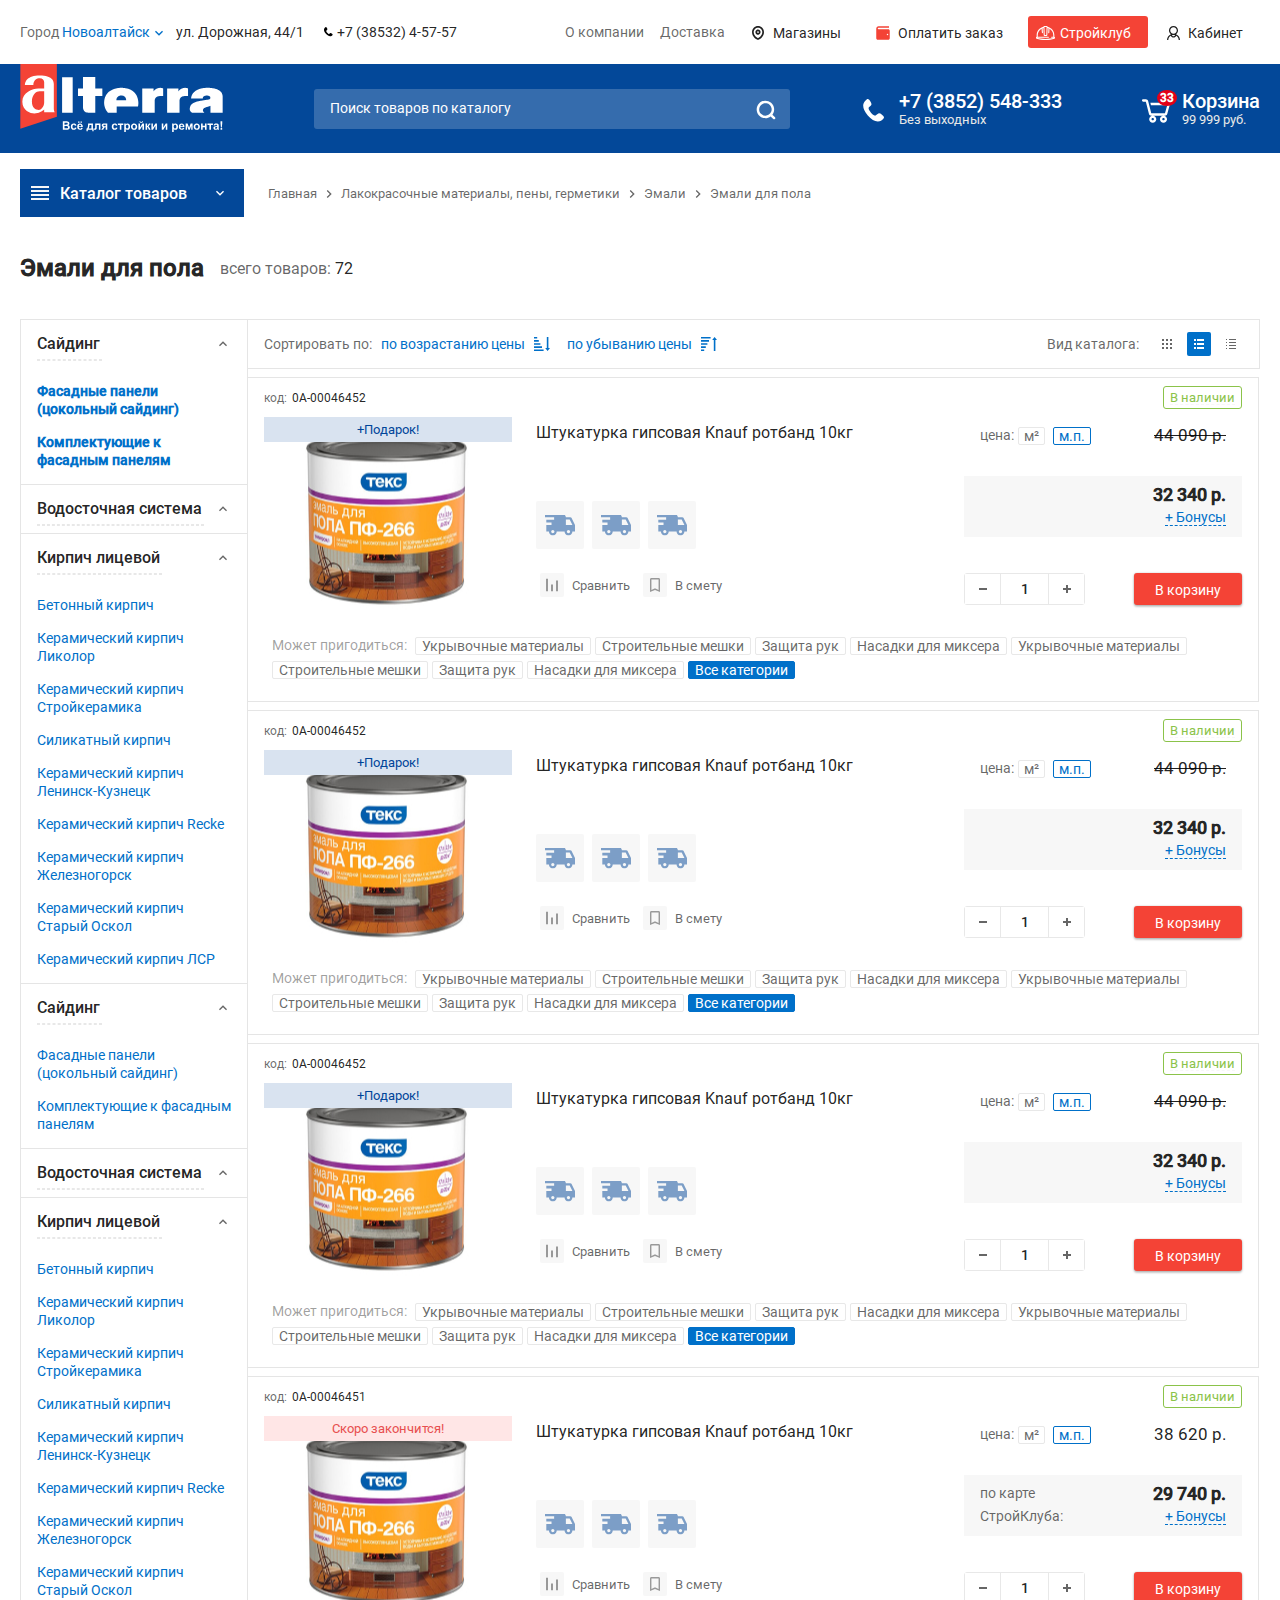
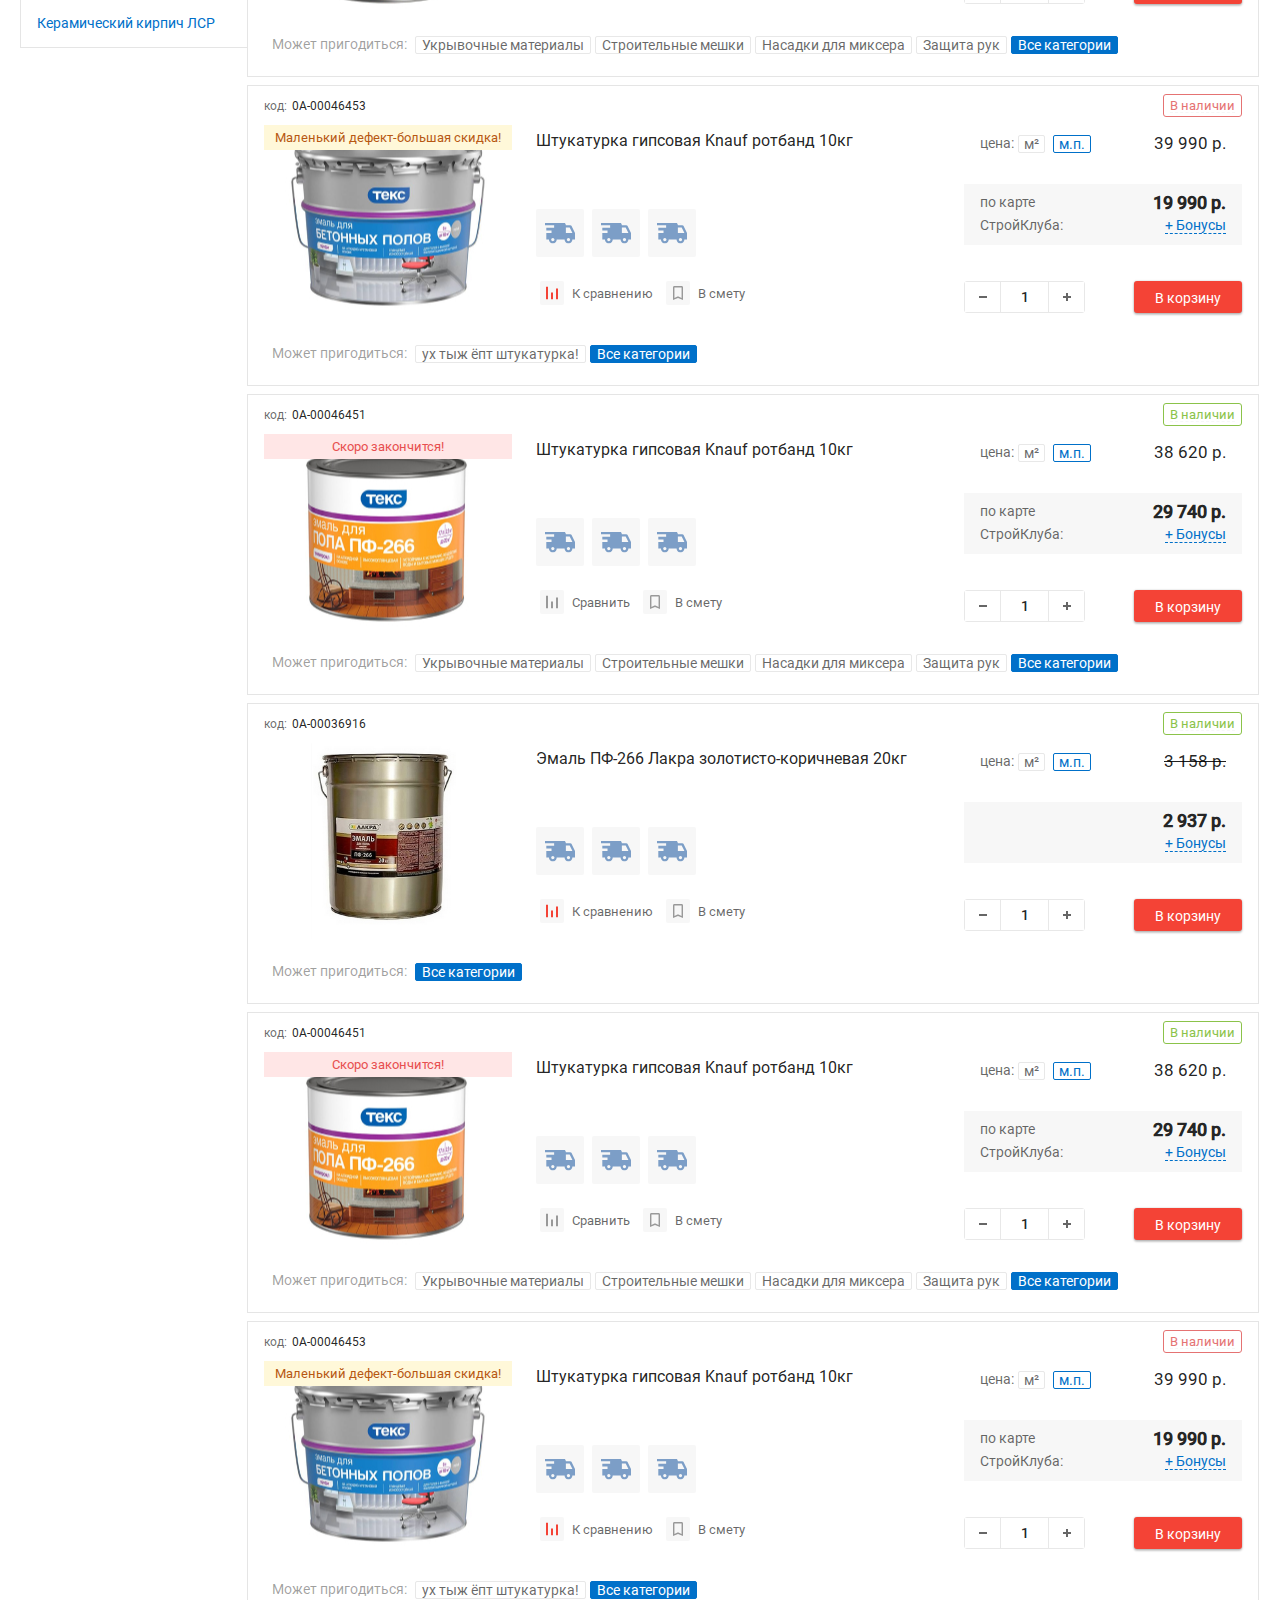
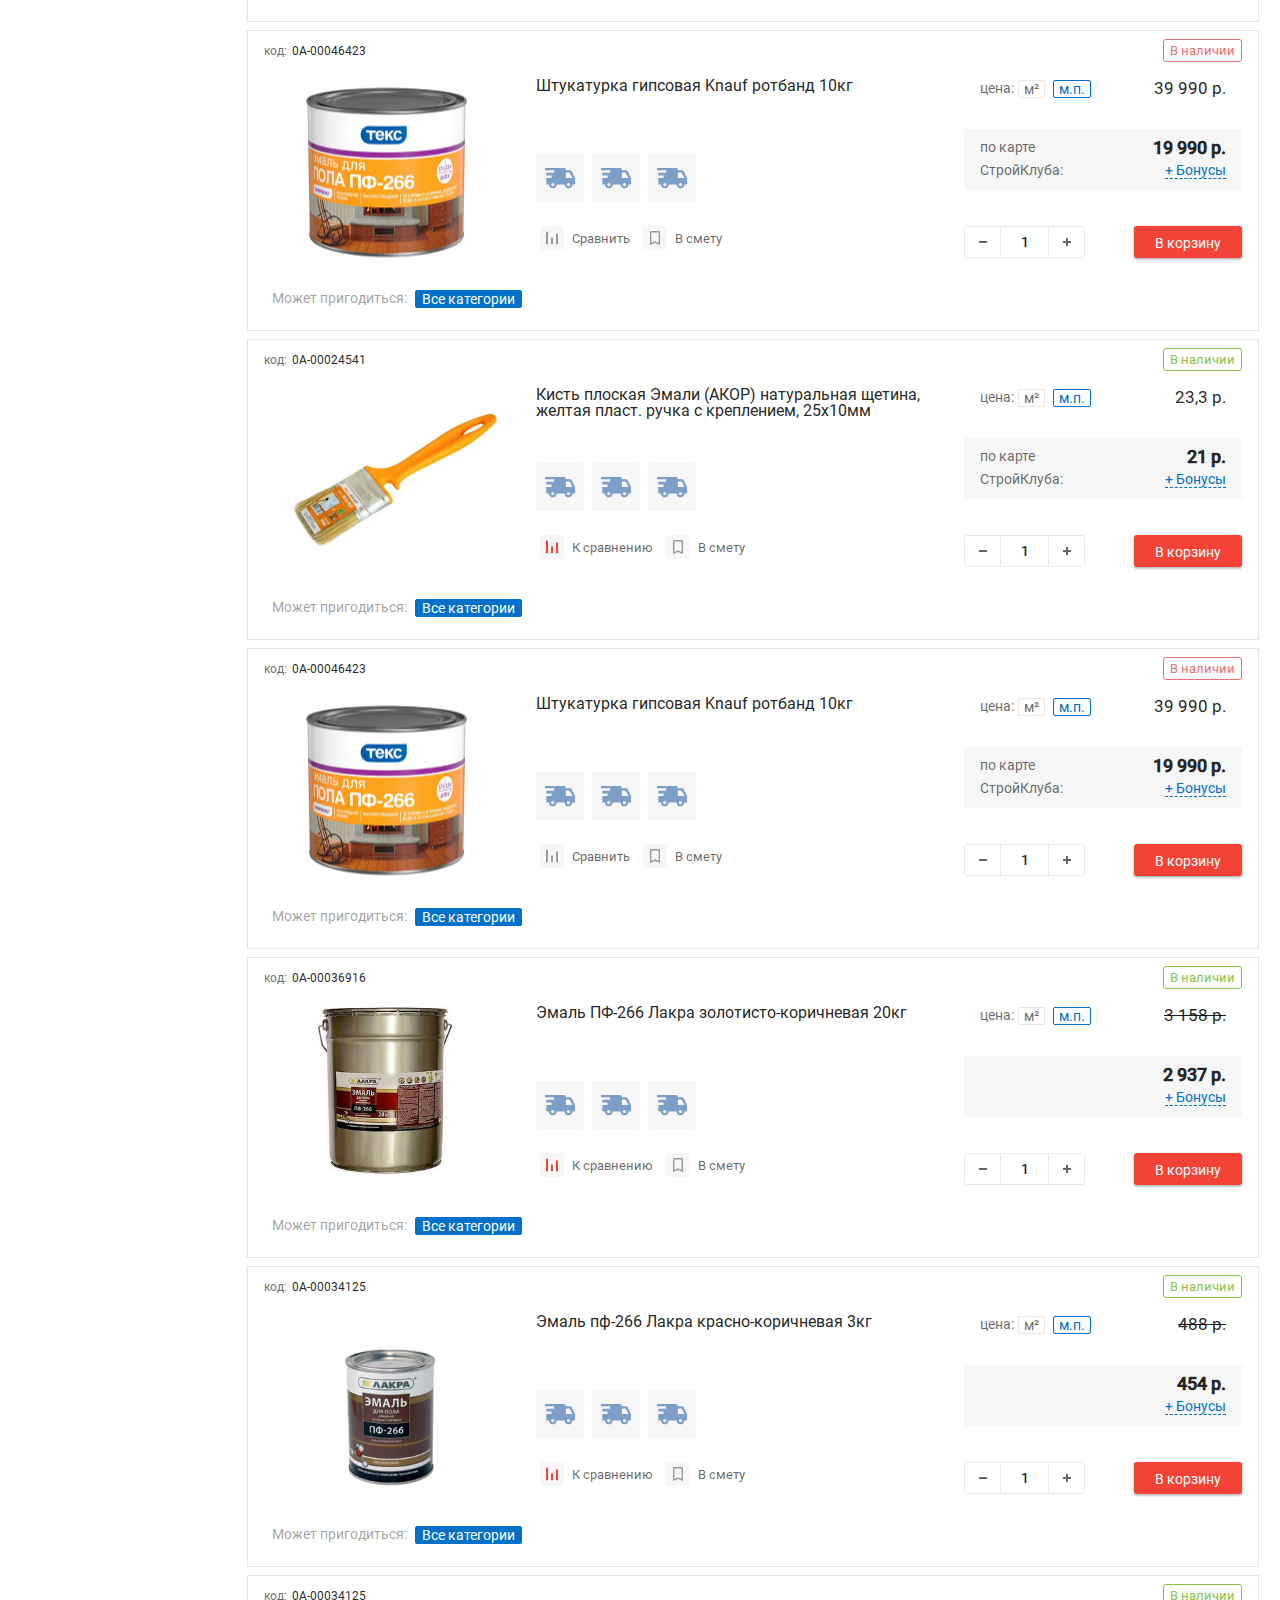
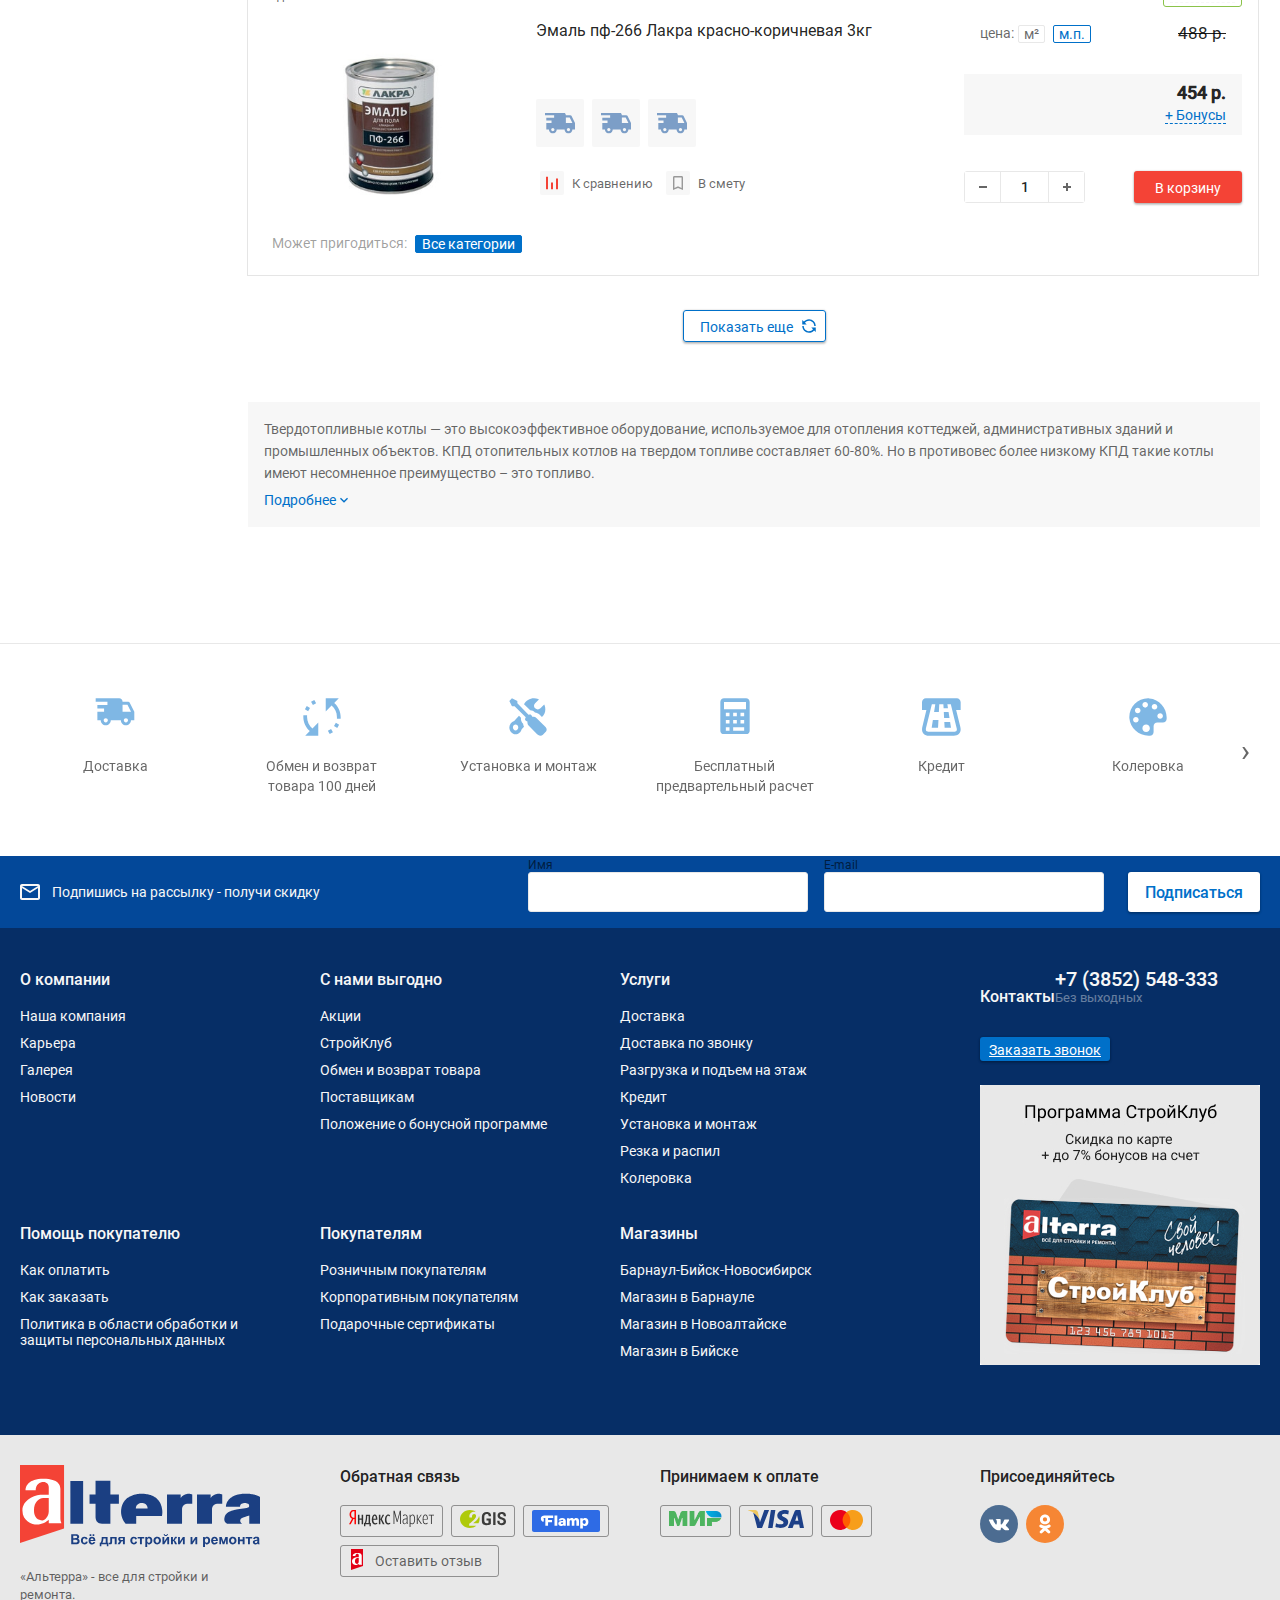
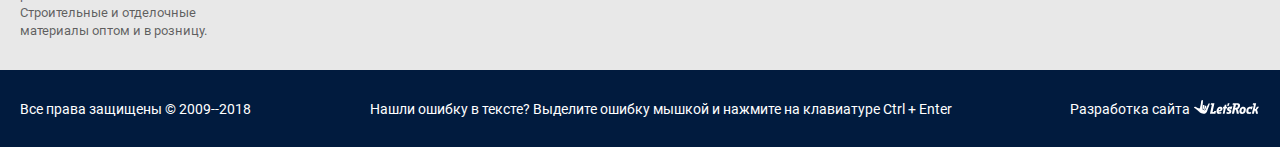
==== commit 2e836ff6: "Начал верстать боковую менюшку" ====
--- a/catalog-list.html
+++ b/catalog-list.html
@@ -1042,131 +1042,106 @@
             <p>всего товаров: <strong>72</strong></p>
           </div>
           <aside class="container__side">
-            <div class="filter">
-              <div class="filter__block">
-                <div class="filter__block-head toggle" data-toggle="filter__block-content"><span class="caption caption_small">Цена</span>
-                </div>
-                <div class="filter__block-content">
-                  <div class="range"><input class="range__slider" data-type="double" data-min="100" data-max="21000" data-step="100" data-min-interval="100" type="text"/>
-                    <div class="range__fields">
-                      <label class="field field_half">
-                        <div class="field__input"><input type="text" data-input="min"/><span class="field__placeholder">от</span>
-                        </div>
-                      </label>
-                      <label class="field field_half">
-                        <div class="field__input"><input type="text" data-input="max"/><span class="field__placeholder">до</span>
-                        </div>
-                      </label>
-                    </div>
-                  </div>
-                </div>
+            <div class="categories">
+              <div class="categories__block">
+                <div class="categories__block-head toggle" data-toggle="categories__block-content">
+                  <span class="categories-name caption caption_small">Сайдинг</span>
+                </div>
+                <ul class="categories-list">
+                  <li>Фасадные панели (цокольный сайдинг)</li>
+                  <li>Комплектующие к фасадным панелям</li>
+                </ul>
               </div>
-              <div class="filter__block">
-                <div class="filter__block-head toggle" data-toggle="filter__block-content"><span class="caption caption_small">Наличие</span>
-                </div>
-                <div class="filter__block-content">
-                  <label class="checkbox">
-                    <div class="checkbox__box"><input class="checkbox__input" type="checkbox"/>
-                      <div class="checkbox__box-custom">
-                      </div>
-                    </div><span class="checkbox__name">Пункт</span>
-                  </label>
+              <div class="categories__block">
+                <div class="categories__block-head toggle" data-toggle="categories__block-content">
+                  <span class="categories-name caption caption_small">Водосточная система</span>
                 </div>
               </div>
-              <div class="filter__block">
-                <div class="filter__block-head toggle" data-toggle="filter__block-content"><span class="caption caption_small">Цвет</span>
-                </div>
-                <div class="filter__block-content">
-                  <label class="checkbox">
-                    <div class="checkbox__box"><input class="checkbox__input" type="checkbox"/>
-                      <div class="checkbox__box-custom">
-                      </div>
-                    </div><span class="checkbox__name">Амарантово-пурпурный</span>
-                  </label>
-                  <label class="checkbox">
-                    <div class="checkbox__box"><input class="checkbox__input" type="checkbox"/>
-                      <div class="checkbox__box-custom">
-                      </div>
-                    </div><span class="checkbox__name">Бежево-коричневый</span>
-                  </label>
-                  <label class="checkbox">
-                    <div class="checkbox__box"><input class="checkbox__input" type="checkbox"/>
-                      <div class="checkbox__box-custom">
-                      </div>
-                    </div><span class="checkbox__name">Бело-алюминиевый</span>
-                  </label>
-                  <label class="checkbox">
-                    <div class="checkbox__box"><input class="checkbox__input" type="checkbox"/>
-                      <div class="checkbox__box-custom">
-                      </div>
-                    </div><span class="checkbox__name">Красно-розовый</span>
-                  </label>
-                  <label class="checkbox">
-                    <div class="checkbox__box"><input class="checkbox__input" type="checkbox"/>
-                      <div class="checkbox__box-custom">
-                      </div>
-                    </div><span class="checkbox__name">Насыщенный желтый</span>
-                  </label>
-                  <label class="checkbox">
-                    <div class="checkbox__box"><input class="checkbox__input" type="checkbox"/>
-                      <div class="checkbox__box-custom">
-                      </div>
-                    </div><span class="checkbox__name">Оранжево-желтый</span>
-                  </label>
-                  <label class="checkbox">
-                    <div class="checkbox__box"><input class="checkbox__input" type="checkbox"/>
-                      <div class="checkbox__box-custom">
-                      </div>
-                    </div><span class="checkbox__name">Светлая мальва</span>
-                  </label>
-                  <label class="checkbox">
-                    <div class="checkbox__box"><input class="checkbox__input" type="checkbox"/>
-                      <div class="checkbox__box-custom">
-                      </div>
-                    </div><span class="checkbox__name">Умеренно-темный пурпурный</span>
-                  </label>
-                  <label class="checkbox">
-                    <div class="checkbox__box"><input class="checkbox__input" type="checkbox"/>
-                      <div class="checkbox__box-custom">
-                      </div>
-                    </div><span class="checkbox__name">Яркий красно-пурпурный</span>
-                  </label>
-                </div>
+              <div class="categories__block">
+                <div class="categories__block-head toggle" data-toggle="categories__block-content">
+                  <span class="categories-name caption caption_small">Кирпич лицевой</span>
+                </div>
+                <ul class="categories-list">
+                  <li>
+                    <a href="#">Бетонный кирпич</a>
+                  </li>
+                  <li>
+                    <a href="#">Керамический кирпич Ликолор</a>
+                  </li>
+                  <li>
+                    <a href="#">Керамический кирпич Стройкерамика</a>
+                  </li>
+                  <li>
+                    <a href="#">Силикатный кирпич</a>
+                  </li>
+                  <li>
+                    <a href="#">Керамический кирпич Ленинск-Кузнецк</a>
+                  </li>
+                  <li>
+                    <a href="#">Керамический кирпич Recke</a>
+                  </li>
+                  <li>
+                    <a href="#">Керамический кирпич Железногорск </a>
+                  </li>
+                  <li>
+                    <a href="#">Керамический кирпич Старый Оскол</a>
+                  </li>
+                  <li>
+                    <a href="#">Керамический кирпич ЛСР</a>
+                  </li>
+                </ul>
               </div>
-              <div class="filter__block">
-                <div class="filter__block-head toggle" data-toggle="filter__block-content"><span class="caption caption_small">Тип работ</span>
-                </div>
-                <div class="filter__block-content">
-                  <label class="checkbox">
-                    <div class="checkbox__box"><input class="checkbox__input" type="checkbox"/>
-                      <div class="checkbox__box-custom">
-                      </div>
-                    </div><span class="checkbox__name">Внутренние работы</span>
-                  </label>
-                </div>
+              <div class="categories__block">
+                <div class="categories__block-head toggle" data-toggle="categories__block-content">
+                  <span class="categories-name caption caption_small">Сайдинг</span>
+                </div>
+                <ul class="categories-list">
+                  <li>
+                    <a href="#">Фасадные панели (цокольный сайдинг)</a>
+                  </li>
+                  <li>
+                    <a href="#">Комплектующие к фасадным панелям</a>
+                  </li>
+                </ul>
               </div>
-              <div class="filter__block">
-                <div class="filter__block-head toggle" data-toggle="filter__block-content"><span class="caption caption_small">Тип растворителя</span>
-                </div>
-                <div class="filter__block-content">
-                  <label class="checkbox">
-                    <div class="checkbox__box"><input class="checkbox__input" type="checkbox"/>
-                      <div class="checkbox__box-custom">
-                      </div>
-                    </div><span class="checkbox__name">Уайт-спирит</span>
-                  </label>
+              <div class="categories__block">
+                <div class="categories__block-head toggle" data-toggle="categories__block-content">
+                  <span class="categories-name caption caption_small">Водосточная система</span>
                 </div>
               </div>
-              <div class="filter__block">
-                <div class="filter__block-head">
-                  <button class="btn btn_ico btn_ico-right btn_white btn_size-m"> 
-                    <div class="btn__ico">
-                      <svg width="11px" height="11px">
-                        <use xlink:href="img/icons.svg#icons-close"></use>
-                      </svg>
-                    </div><span>Сбросить фильтр</span>
-                  </button>
-                </div>
+              <div class="categories__block">
+                <div class="categories__block-head toggle" data-toggle="categories__block-content">
+                  <span class="categories-name caption caption_small">Кирпич лицевой</span>
+                </div>
+                <ul class="categories-list">
+                  <li>
+                    <a href="#">Бетонный кирпич</a>
+                  </li>
+                  <li>
+                    <a href="#">Керамический кирпич Ликолор</a>
+                  </li>
+                  <li>
+                    <a href="#">Керамический кирпич Стройкерамика</a>
+                  </li>
+                  <li>
+                    <a href="#">Силикатный кирпич</a>
+                  </li>
+                  <li>
+                    <a href="#">Керамический кирпич Ленинск-Кузнецк</a>
+                  </li>
+                  <li>
+                    <a href="#">Керамический кирпич Recke</a>
+                  </li>
+                  <li>
+                    <a href="#">Керамический кирпич Железногорск </a>
+                  </li>
+                  <li>
+                    <a href="#">Керамический кирпич Старый Оскол</a>
+                  </li>
+                  <li>
+                    <a href="#">Керамический кирпич ЛСР</a>
+                  </li>
+                </ul>
               </div>
             </div>
           </aside>
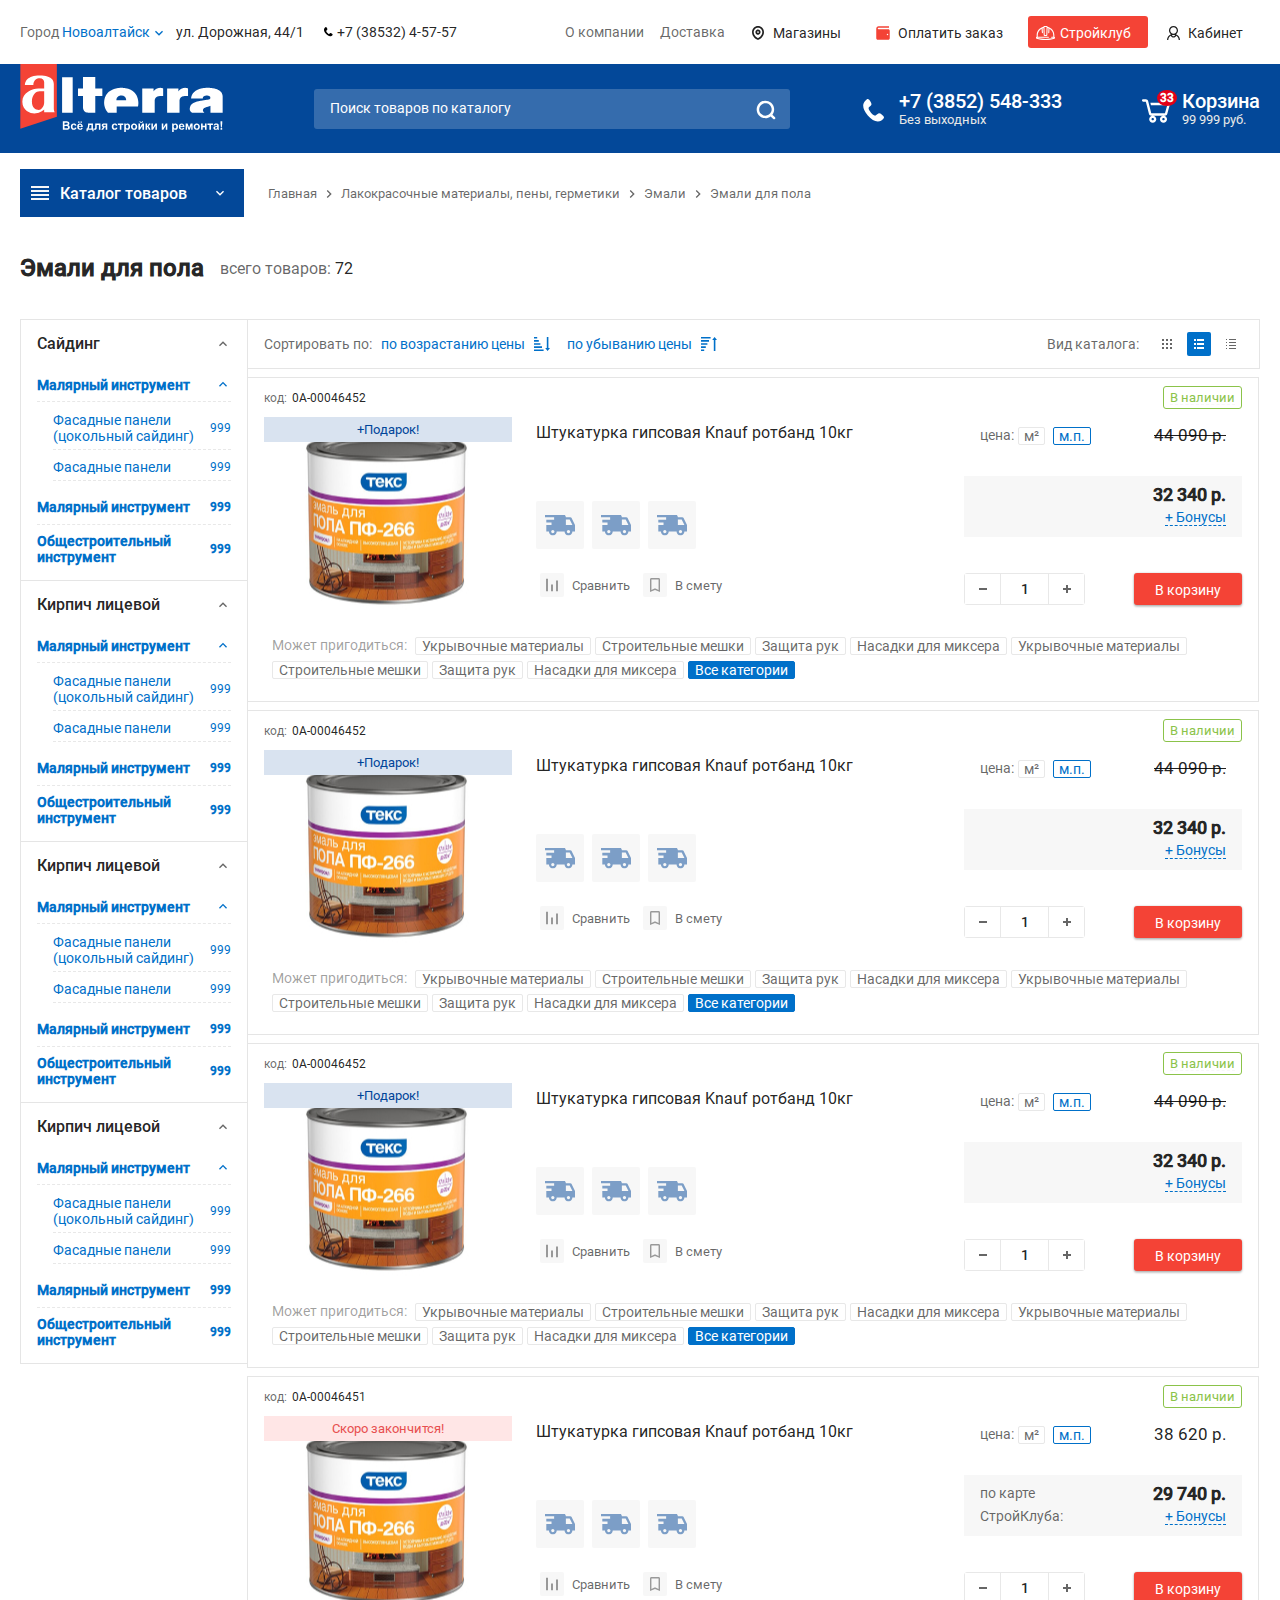
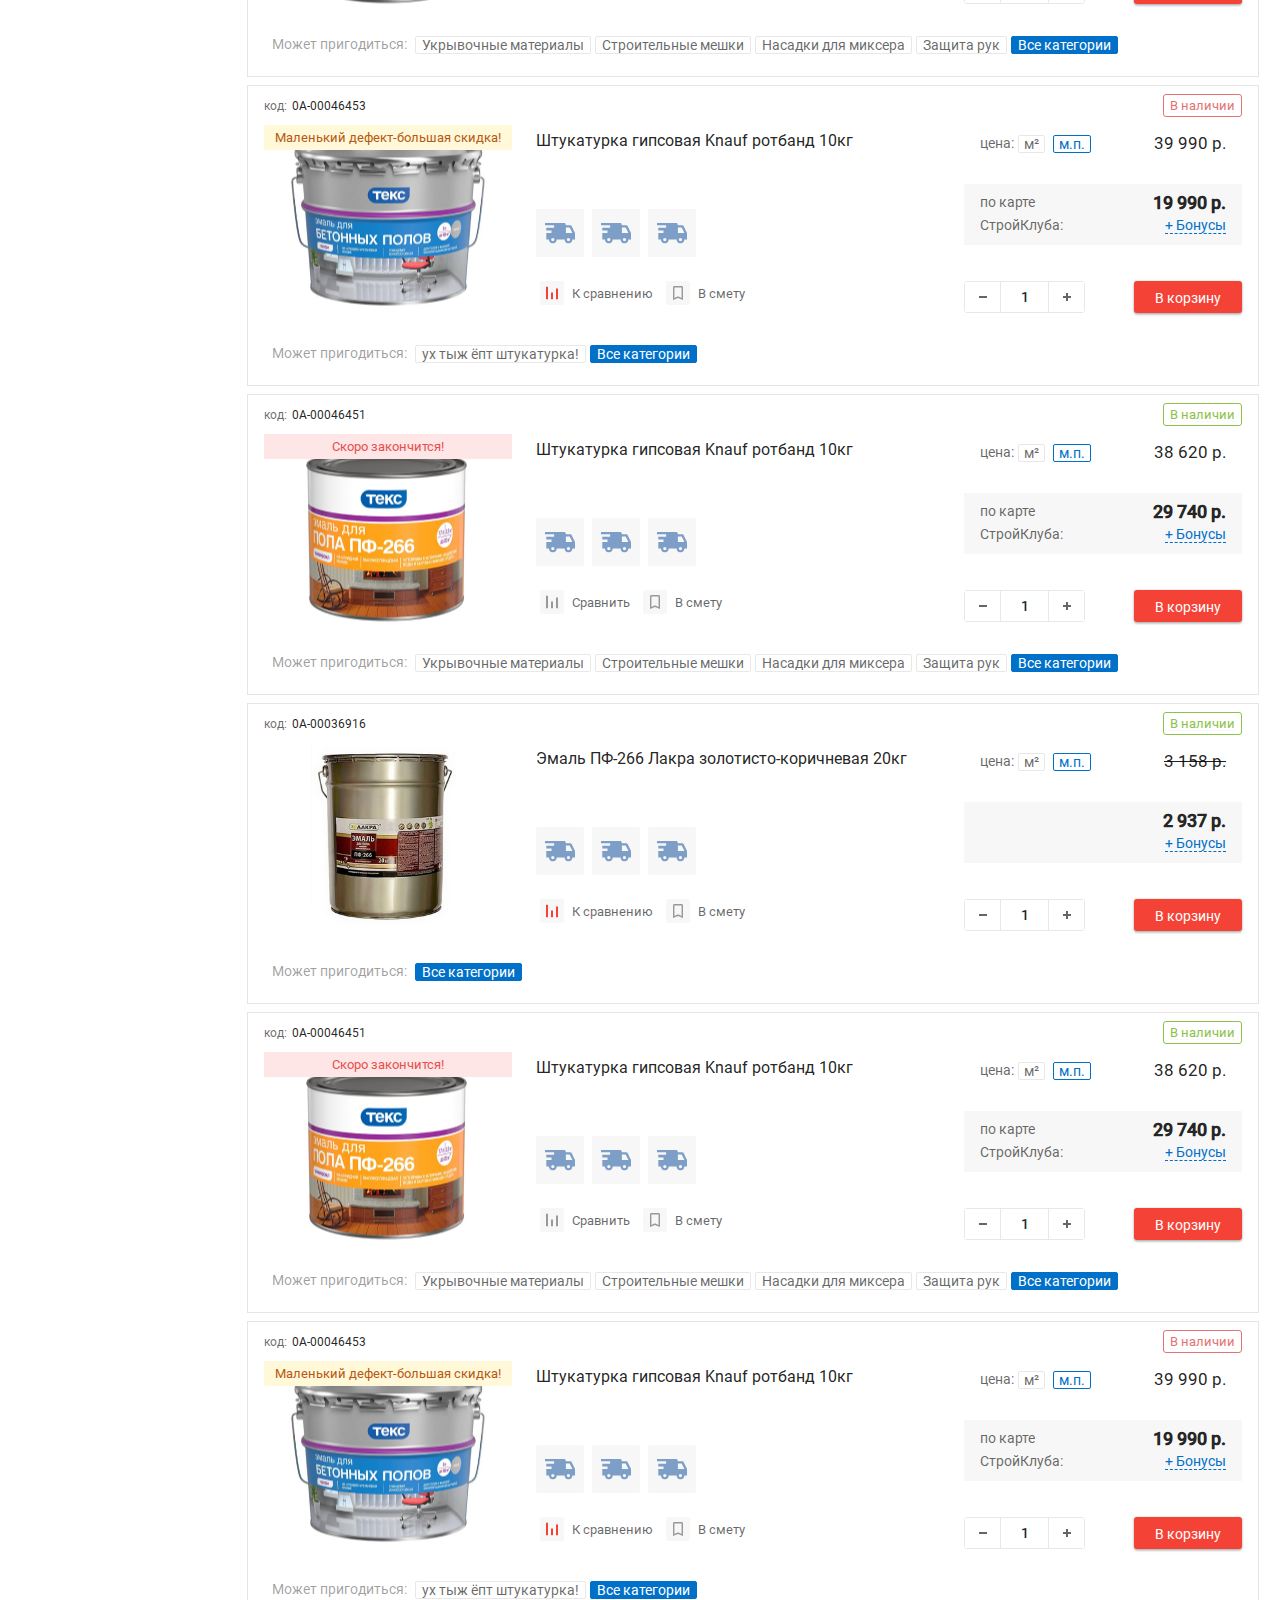
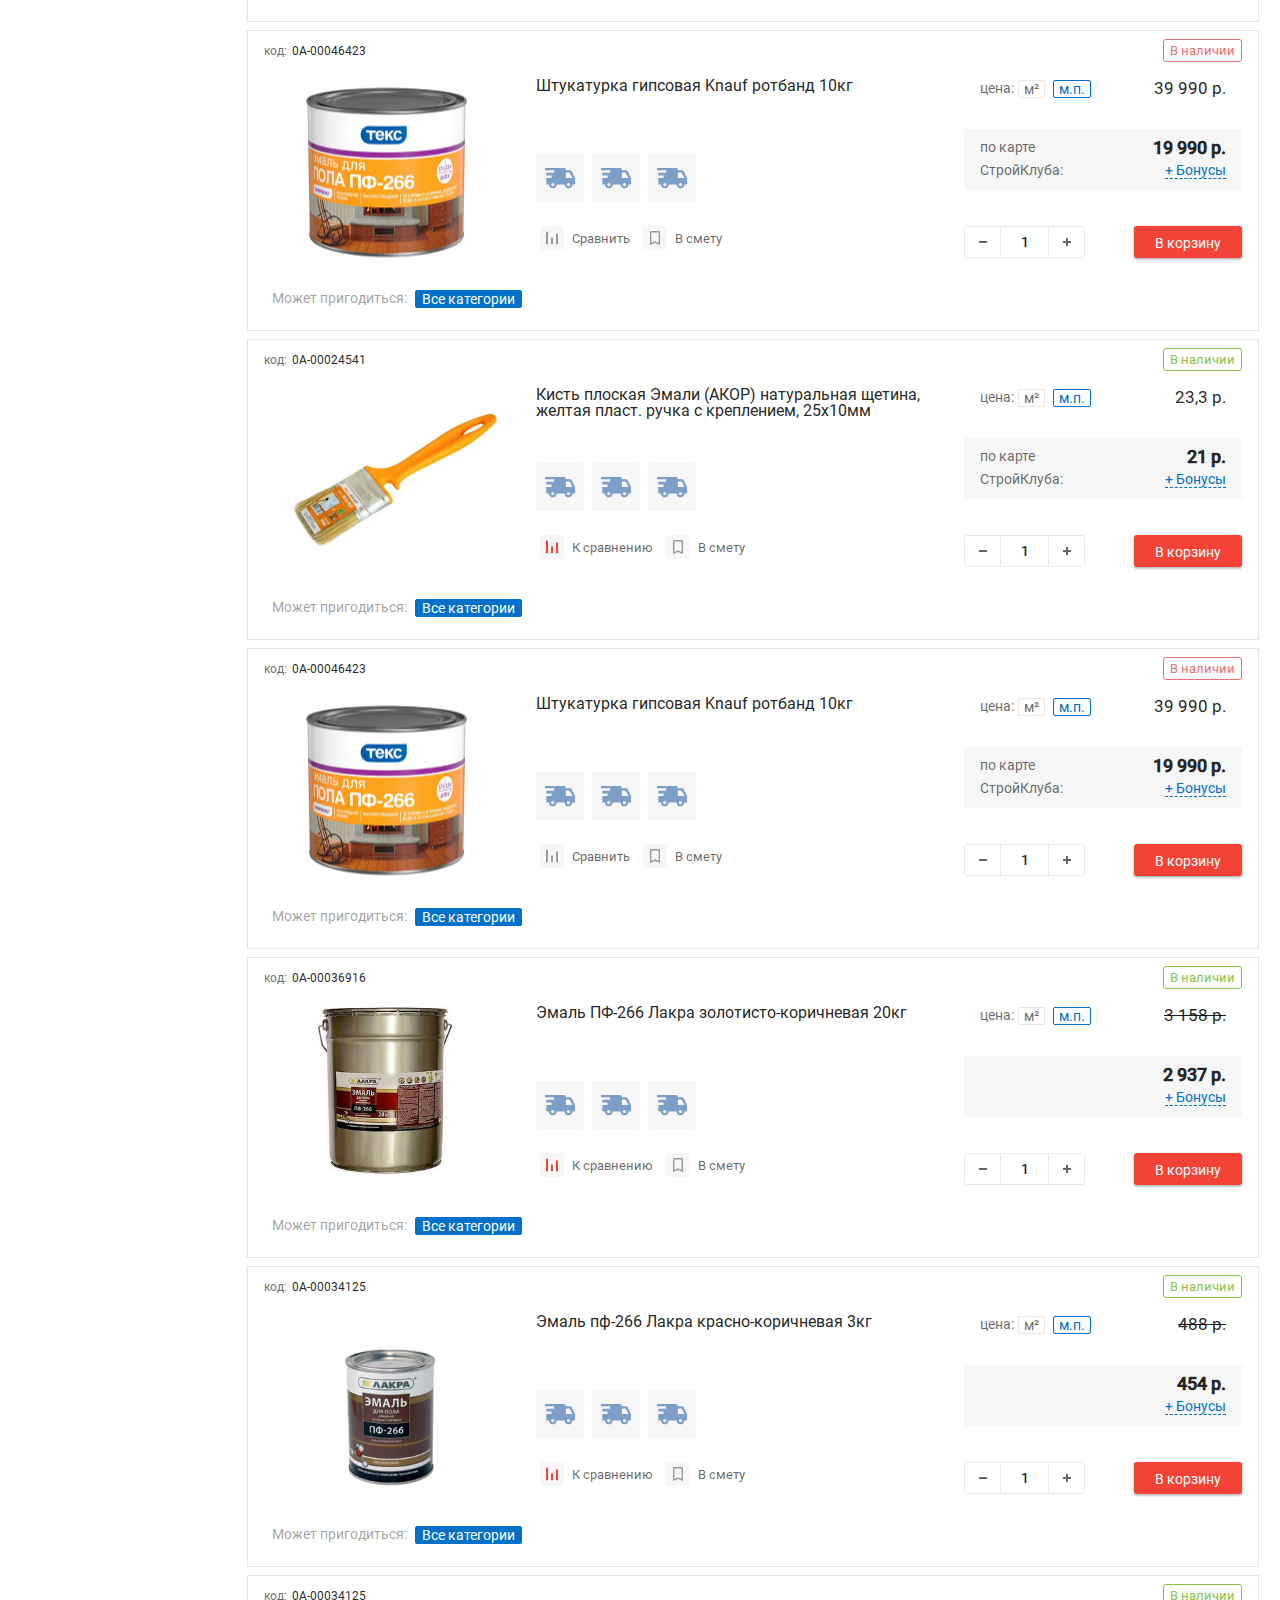
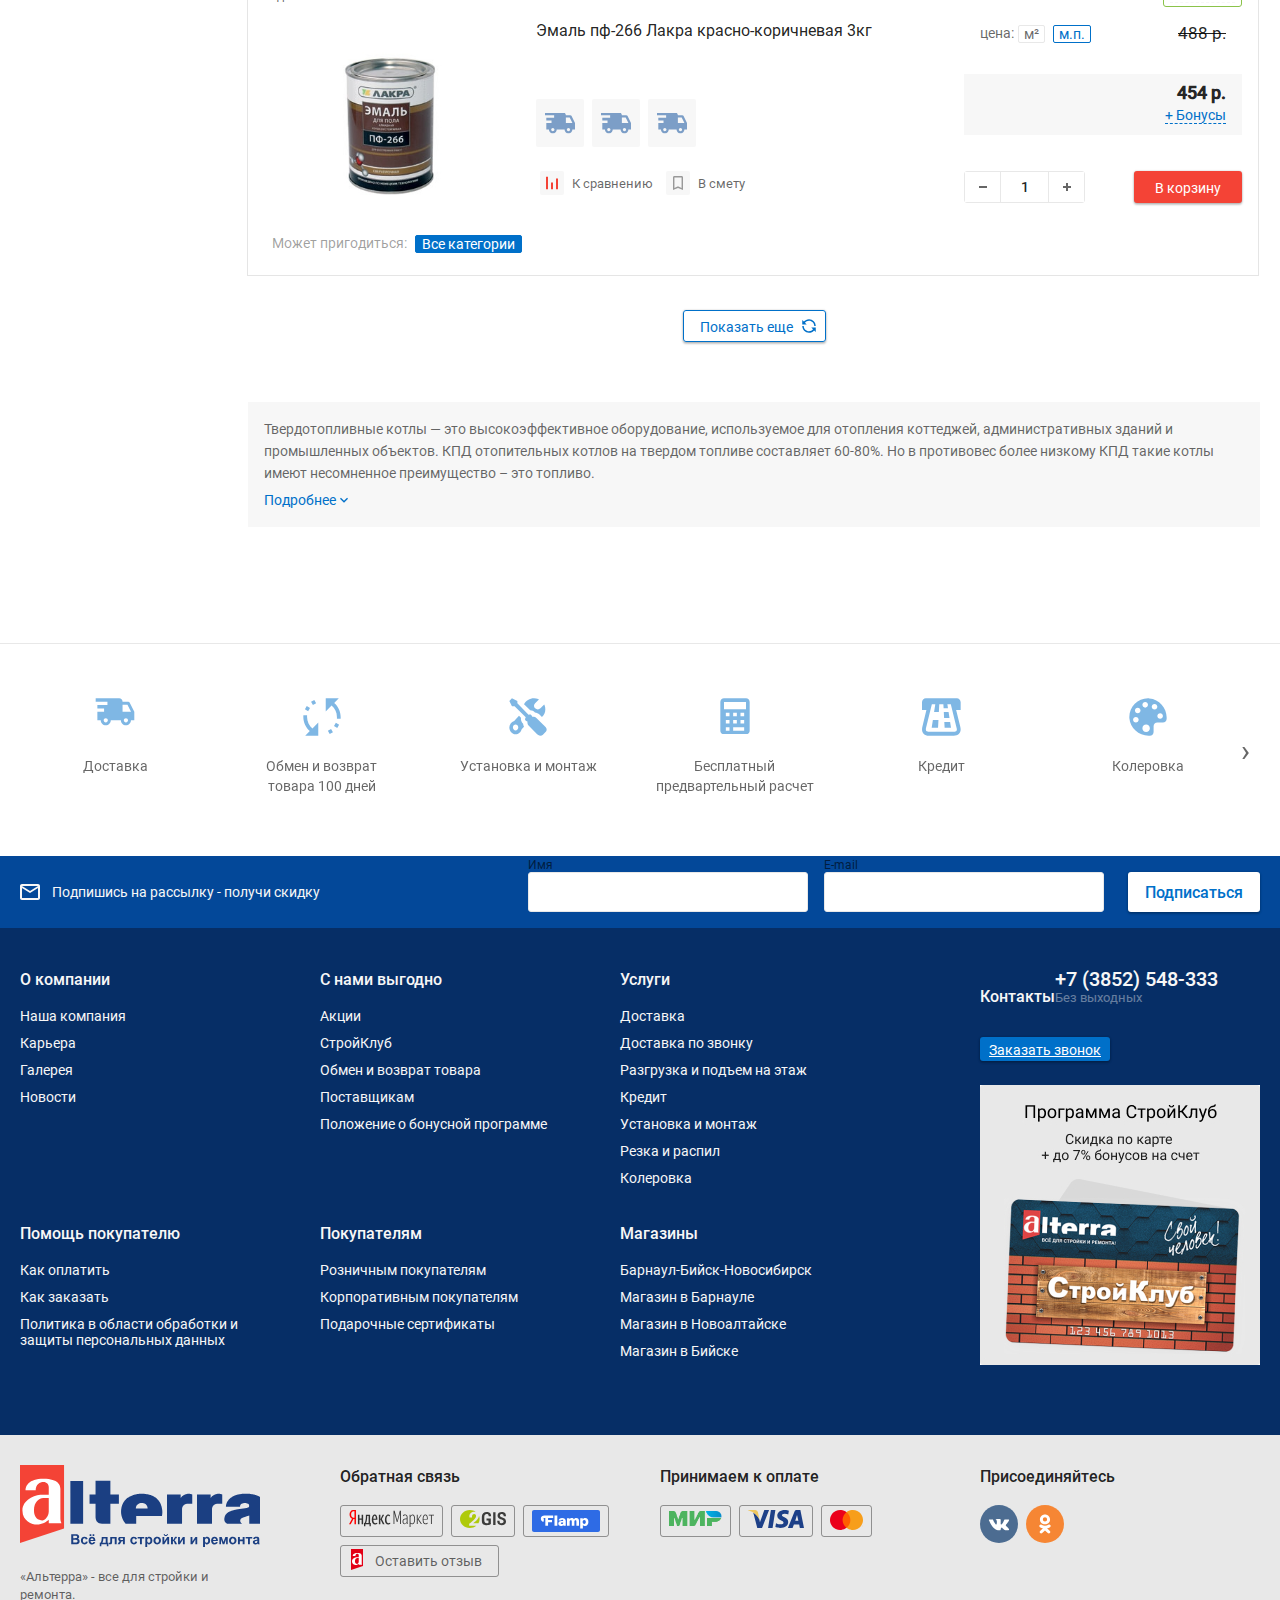
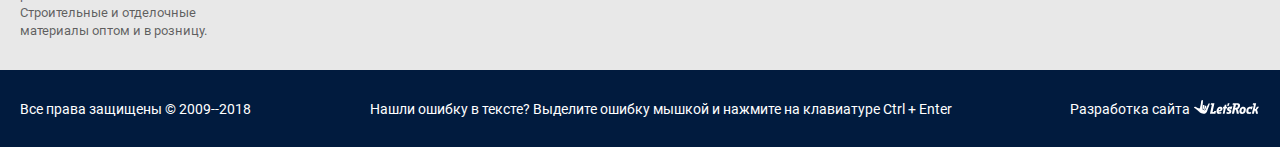
==== commit 51a6085d: "Переверстал и адаптировал  меню в каталоге" ====
--- a/catalog-list.html
+++ b/catalog-list.html
@@ -1,11 +1,12 @@
 <!DOCTYPE html>
 <html>
-  <meta charset="UTF-8"/>
-  <title>Альтерра</title>
-  <link rel="stylesheet" href="css/style.css"/>
-  <link rel="icon" type="image/x-icon" href="img/favicon.ico"/>
-  <meta name="viewport" content="width=device-width, initial-scale=1, maximum-scale=1"/>
-  <body class="page">
+<meta charset="UTF-8" />
+<title>Альтерра</title>
+<link rel="stylesheet" href="css/style.css" />
+<link rel="icon" type="image/x-icon" href="img/favicon.ico" />
+<meta name="viewport" content="width=device-width, initial-scale=1, maximum-scale=1" />
+
+<body class="page">
     <svg style="display:none;"><symbol id="alterra-logotype" width="203" height="68" viewBox="0 0 244 82" xmlns="http://www.w3.org/2000/svg">
 <path fill-rule="evenodd" clip-rule="evenodd" d="M44.0473 63.5224V0H0V77.9552L44.0473 63.5224Z" fill="#F44336"/>
 <path fill-rule="evenodd" clip-rule="evenodd" d="M28.7544 33.0023C28.7544 33.0023 26.8313 33.0023 23.1226 33.0023C19.4138 33.0023 13.9651 36.7253 13.9651 45.5505C13.9651 52.7668 18.2233 55.4327 22.4358 55.4327C24.8167 55.4327 28.7544 51.296 28.7544 46.3778V33.0023ZM41.4375 58.1446H28.7544V54.7892C26.6024 56.7657 22.0695 59.5695 16.9871 59.5695C11.9505 59.5695 2.42676 55.9843 2.42676 45.4126C2.42676 34.8868 14.6062 29.6469 21.6574 29.6469C28.7086 29.6469 28.7544 29.6469 28.7544 29.6469C28.7544 25.7859 28.7544 24.8666 28.7544 22.1547C28.7544 19.4888 26.8313 17.0987 23.3973 17.0987C19.9175 17.0987 15.705 19.3969 15.705 25.2803H5.58607C5.58607 21.3733 8.24173 13.7892 23.4889 13.7892C38.7818 13.7892 40.3843 20.6839 40.3843 23.7635C40.3843 26.889 40.3843 52.3991 40.3843 53.87C40.3843 56.398 41.4375 58.1446 41.4375 58.1446Z" fill="white"/>
@@ -86,30 +87,31 @@
 </symbol>
     </svg>
     <header class="header">
-      <div class="header__fix">
-        <div class="container container_flex"><a class="logotype logotype_small" href="index.html">
-          <svg>
+        <div class="header__fix">
+            <div class="container container_flex">
+                <a class="logotype logotype_small" href="index.html">
+                    <svg>
             <use xlink:href="#alterra-logotype-fix"></use>
           </svg></a>
-          <div class="search">
-            <div class="search__field">
-              <input type="search" placeholder="Поиск товаров по каталогу"/>
-            </div>
-            <button class="search__btn">
+                <div class="search">
+                    <div class="search__field">
+                        <input type="search" placeholder="Поиск товаров по каталогу" />
+                    </div>
+                    <button class="search__btn">
               <svg>
                 <use xlink:href="img/icons.svg#icons_search"></use>
               </svg>
             </button>
-          </div><a class="i-element i-element_small i-element_ico" href="tel:+73852548333"><span class="i-element__ico">
+                </div><a class="i-element i-element_small i-element_ico" href="tel:+73852548333"><span class="i-element__ico">
           <svg width="13px" height="14px">
             <use xlink:href="img/icons.svg#icons_tel"></use>
           </svg></span><span class="i-element__name">+7 (3852) 548-333</span><span class="i-element__val"></span></a>
-          <button class="btn btn_ico btn_tr-border-white"> <span class="btn__ico">
+                <button class="btn btn_ico btn_tr-border-white"> <span class="btn__ico">
             <svg width="19px" height="14px">
               <use xlink:href="img/icons.svg#icons_club"></use>
             </svg></span><span>Стройклуб</span>
           </button>
-          <button class="btn btn_ico btn_tr-border-white" data-drop="trigger"> <span class="btn__ico">
+                <button class="btn btn_ico btn_tr-border-white" data-drop="trigger"> <span class="btn__ico">
             <svg width="13px" height="14px">
               <use xlink:href="img/icons.svg#icons_user"></use>
             </svg></span><span>Кабинет</span>
@@ -117,168 +119,168 @@
           <svg width="29px" height="24px">
             <use xlink:href="img/icons.svg#icons_cart"></use>
           </svg></span><span class="i-element__name">Корзина</span><span class="i-element__val">99 999 руб.</span></a>
+            </div>
         </div>
-      </div>
-      <div class="header__top">
-        <div class="container container_flex">
-          <div class="container__block">
-            <div class="city" data-drop="data-drop">
-              <div class="city__current"><span>Город <strong data-drop="trigger">Новоалтайск</strong></span>
-              </div>
-              <div class="city__info">
-                <div class="city__info-cell"><span>ул. Дорожная, 44/1</span>
-                </div>
-                <div class="city__info-cell"><a class="city__tel" href="tel:+73853245757"> 
-                  <svg>
+        <div class="header__top">
+            <div class="container container_flex">
+                <div class="container__block">
+                    <div class="city" data-drop="data-drop">
+                        <div class="city__current"><span>Город <strong data-drop="trigger">Новоалтайск</strong></span>
+                        </div>
+                        <div class="city__info">
+                            <div class="city__info-cell"><span>ул. Дорожная, 44/1</span>
+                            </div>
+                            <div class="city__info-cell">
+                                <a class="city__tel" href="tel:+73853245757">
+                                    <svg>
                     <use xlink:href="img/icons.svg#icons_tel"></use>
                   </svg><span>+7 (38532) 4-57-57</span></a>
+                            </div>
+                        </div>
+                        <div class="drop">
+                            <div class="drop__main"><span class="drop__caption">Выберите ближайший торговый комплекс</span><span class="drop__text"><i>От выбора зависит наличие товаров и стоимость доставки</i></span>
+                            </div>
+                            <ul class="drop__list">
+                                <li class="drop__item drop__item_active"><span>Магазин на авторазвязке<br>Барнаул-Бийск-Новосибирск</span>
+                                </li>
+                                <li class="drop__item"> <span>г. Барнаул, Павловский тракт, 206 б</span>
+                                </li>
+                                <li class="drop__item"><span>г. Новоалтайск, ул. Ударника, 2</span>
+                                </li>
+                                <li class="drop__item"><span>г. Бийск, пер. Шубенский, 75</span>
+                                </li>
+                            </ul>
+                        </div>
+                    </div>
                 </div>
-              </div>
-              <div class="drop">
-                <div class="drop__main"><span class="drop__caption">Выберите ближайший торговый комплекс</span><span class="drop__text"><i>От выбора зависит наличие товаров и стоимость доставки</i></span>
-                </div>
-                <ul class="drop__list">
-                  <li class="drop__item drop__item_active"><span>Магазин на авторазвязке<br>Барнаул-Бийск-Новосибирск</span>
-                  </li>
-                  <li class="drop__item"> <span>г. Барнаул, Павловский тракт, 206 б</span>
-                  </li>
-                  <li class="drop__item"><span>г. Новоалтайск, ул. Ударника, 2</span>
-                  </li>
-                  <li class="drop__item"><span>г. Бийск, пер. Шубенский, 75</span>
-                  </li>
-                </ul>
-              </div>
-            </div>
-          </div>
-          <div class="container__block">
-            <div class="links"><a href="#about">О компании</a><a href="#delivery">Доставка</a>
-            </div>
-            <button class="btn btn_ico btn_transparent"><span class="btn__ico">
+                <div class="container__block">
+                    <div class="links"><a href="#about">О компании</a><a href="#delivery">Доставка</a>
+                    </div>
+                    <button class="btn btn_ico btn_transparent"><span class="btn__ico">
               <svg width="12px" height="14px">
                 <use xlink:href="img/icons.svg#icons_location"></use>
               </svg></span><span>Магазины</span>
             </button>
-            <div class="pay" data-drop="data-drop">
-              <button class="btn btn_ico btn_transparent" data-drop="trigger"><span class="btn__ico btn__ico_red">
+                    <div class="pay" data-drop="data-drop">
+                        <button class="btn btn_ico btn_transparent" data-drop="trigger"><span class="btn__ico btn__ico_red">
                 <svg width="14px" height="14px">
                   <use xlink:href="img/icons.svg#icons_wallet"></use>
                 </svg></span><span>Оплатить заказ</span>
               </button>
-              <div class="drop">
-                <div class="drop__main"><span class="drop__caption">Здесь вы можете оплатить электронным способом заказ, подтвержденный менеджером</span>
-                  <form class="drop__form">
-                    <div class="drop__fields">
-                      <label class="field field_order field_simple">
+                        <div class="drop">
+                            <div class="drop__main"><span class="drop__caption">Здесь вы можете оплатить электронным способом заказ, подтвержденный менеджером</span>
+                                <form class="drop__form">
+                                    <div class="drop__fields">
+                                        <label class="field field_order field_simple">
                         <div class="field__input"><input type="text"/><span class="field__placeholder">Номер заказа</span>
                         </div>
                       </label>
-                      <label class="field field_tel field_simple">
+                                        <label class="field field_tel field_simple">
                         <div class="field__input"><input type="text"/><span class="field__placeholder">+7</span>
                         </div>
                       </label>
-                    </div><span class="drop__text"><i>Для оплаты заказа - введите данные, которые были указаны при оформлении</i></span>
-                    <button class="btn btn_size-m">Найти
+                                    </div><span class="drop__text"><i>Для оплаты заказа - введите данные, которые были указаны при оформлении</i></span>
+                                    <button class="btn btn_size-m">Найти
                     </button>
-                  </form>
-                </div>
-              </div>
-            </div>
-            <div class="tip"><a class="tip__name btn btn_highlight btn_ico" href="#"><span class="btn__ico">
+                                </form>
+                            </div>
+                        </div>
+                    </div>
+                    <div class="tip"><a class="tip__name btn btn_highlight btn_ico" href="#"><span class="btn__ico">
               <svg width="19px" height="14px">
                 <use xlink:href="img/icons.svg#icons_club"></use>
               </svg></span><span>Стройклуб</span></a>
-              <div class="tip__hidecontent">
-                <div class="tip__hidecontent-main">
-                  <p>
-                    Программа лояльности для покупателей компании Альтерра. 
-                    Члены клуба получают фиксированные скидки на товары, а 
-                    также оплачивают покупки накопленными бонусами
-                  </p>
-                </div>
-                <div class="tip__hidecontent-end"><a class="tip__link" href="#">Подробнее</a>
-                </div>
-              </div>
-            </div>
-            <div class="lk-top" data-drop="data-drop">
-              <button class="btn btn_ico btn_transparent" data-drop="trigger"> <span class="btn__ico">
+                        <div class="tip__hidecontent">
+                            <div class="tip__hidecontent-main">
+                                <p>
+                                    Программа лояльности для покупателей компании Альтерра. Члены клуба получают фиксированные скидки на товары, а также оплачивают покупки накопленными бонусами
+                                </p>
+                            </div>
+                            <div class="tip__hidecontent-end"><a class="tip__link" href="#">Подробнее</a>
+                            </div>
+                        </div>
+                    </div>
+                    <div class="lk-top" data-drop="data-drop">
+                        <button class="btn btn_ico btn_transparent" data-drop="trigger"> <span class="btn__ico">
                 <svg width="13px" height="14px">
                   <use xlink:href="img/icons.svg#icons_user"></use>
                 </svg></span><span>Кабинет</span>
               </button>
-              <div class="drop">
-                <ul class="drop__list">
-                  <li class="drop__item drop__item_link"><a href="#login">Войти</a>
-                  </li>
-                  <li class="drop__item drop__item_link"><a href="#registration">Зарегистрироваться</a>
-                  </li>
-                </ul>
-              </div>
+                        <div class="drop">
+                            <ul class="drop__list">
+                                <li class="drop__item drop__item_link"><a href="#login">Войти</a>
+                                </li>
+                                <li class="drop__item drop__item_link"><a href="#registration">Зарегистрироваться</a>
+                                </li>
+                            </ul>
+                        </div>
+                    </div>
+                </div>
             </div>
-          </div>
         </div>
-      </div>
-      <div class="header__body">
-        <div class="container container_flex"><a class="logotype logotype_header" href="index.html">
-          <svg>
+        <div class="header__body">
+            <div class="container container_flex">
+                <a class="logotype logotype_header" href="index.html">
+                    <svg>
             <use xlink:href="#alterra-logotype"></use>
           </svg></a>
-          <div class="search">
-            <div class="search__field">
-              <input type="search" placeholder="Поиск товаров по каталогу"/>
-            </div>
-            <button class="search__btn">
+                <div class="search">
+                    <div class="search__field">
+                        <input type="search" placeholder="Поиск товаров по каталогу" />
+                    </div>
+                    <button class="search__btn">
               <svg>
                 <use xlink:href="img/icons.svg#icons_search"></use>
               </svg>
             </button>
-            <div class="results">
-              <div class="results__head"><a class="link" href="#">Все товары Штука</a>
-              </div>
-              <div class="results__body">
-                <div class="results__side">
-                  <ul class="results__items" data-simplebar="data-simplebar">
-                    <li class="results__item"> <a href="#">Фасадные панели (цокольный сайдинг) (9)</a>
-                    </li>
-                    <li class="results__item"> <a href="#">Гибкая черепица</a>
-                    </li>
-                    <li class="results__item"> <a href="#">Комплектующие к фасадным панелям</a>
-                    </li>
-                    <li class="results__item"> <a href="#">Гибкая черепица</a>
-                    </li>
-                    <li class="results__item"> <a href="#">Гибкая черепица</a>
-                    </li>
-                    <li class="results__item"> <a href="#">Гибкая черепица</a>
-                    </li>
-                    <li class="results__item"> <a href="#">Комплектующие к фасадным панелям</a>
-                    </li>
-                    <li class="results__item"> <a href="#">Гибкая черепица</a>
-                    </li>
-                    <li class="results__item"> <a href="#">Гибкая черепица</a>
-                    </li>
-                    <li class="results__item"> <a href="#">Комплектующие к фасадным панелям</a>
-                    </li>
-                    <li class="results__item"> <a href="#">Комплектующие к фасадным панелям</a>
-                    </li>
-                    <li class="results__item"> <a href="#">Гибкая черепица</a>
-                    </li>
-                    <li class="results__item"> <a href="#">Гибкая черепица</a>
-                    </li>
-                    <li class="results__item"> <a href="#">Гибкая черепица</a>
-                    </li>
-                    <li class="results__item"> <a href="#">Комплектующие к фасадным панелям</a>
-                    </li>
-                    <li class="results__item"> <a href="#">Гибкая черепица</a>
-                    </li>
-                    <li class="results__item"> <a href="#">Гибкая черепица</a>
-                    </li>
-                    <li class="results__item"> <a href="#">Комплектующие к фасадным панелям</a>
-                    </li>
-                    <li class="results__item"> <a href="#">Комплектующие к фасадным панелям</a>
-                    </li>
-                  </ul><span class="results__all">Всего: 699 товаров в 34 категориях</span>
-                </div>
-                <div class="results__content" data-simplebar="data-simplebar">
-                  <div class="results__cards"><a class="card card_search" href="/"><span class="card__wrapper">
+                    <div class="results">
+                        <div class="results__head"><a class="link" href="#">Все товары Штука</a>
+                        </div>
+                        <div class="results__body">
+                            <div class="results__side">
+                                <ul class="results__items" data-simplebar="data-simplebar">
+                                    <li class="results__item"> <a href="#">Фасадные панели (цокольный сайдинг) (9)</a>
+                                    </li>
+                                    <li class="results__item"> <a href="#">Гибкая черепица</a>
+                                    </li>
+                                    <li class="results__item"> <a href="#">Комплектующие к фасадным панелям</a>
+                                    </li>
+                                    <li class="results__item"> <a href="#">Гибкая черепица</a>
+                                    </li>
+                                    <li class="results__item"> <a href="#">Гибкая черепица</a>
+                                    </li>
+                                    <li class="results__item"> <a href="#">Гибкая черепица</a>
+                                    </li>
+                                    <li class="results__item"> <a href="#">Комплектующие к фасадным панелям</a>
+                                    </li>
+                                    <li class="results__item"> <a href="#">Гибкая черепица</a>
+                                    </li>
+                                    <li class="results__item"> <a href="#">Гибкая черепица</a>
+                                    </li>
+                                    <li class="results__item"> <a href="#">Комплектующие к фасадным панелям</a>
+                                    </li>
+                                    <li class="results__item"> <a href="#">Комплектующие к фасадным панелям</a>
+                                    </li>
+                                    <li class="results__item"> <a href="#">Гибкая черепица</a>
+                                    </li>
+                                    <li class="results__item"> <a href="#">Гибкая черепица</a>
+                                    </li>
+                                    <li class="results__item"> <a href="#">Гибкая черепица</a>
+                                    </li>
+                                    <li class="results__item"> <a href="#">Комплектующие к фасадным панелям</a>
+                                    </li>
+                                    <li class="results__item"> <a href="#">Гибкая черепица</a>
+                                    </li>
+                                    <li class="results__item"> <a href="#">Гибкая черепица</a>
+                                    </li>
+                                    <li class="results__item"> <a href="#">Комплектующие к фасадным панелям</a>
+                                    </li>
+                                    <li class="results__item"> <a href="#">Комплектующие к фасадным панелям</a>
+                                    </li>
+                                </ul><span class="results__all">Всего: 699 товаров в 34 категориях</span>
+                            </div>
+                            <div class="results__content" data-simplebar="data-simplebar">
+                                <div class="results__cards"><a class="card card_search" href="/"><span class="card__wrapper">
                     <div class="card__main">
                       <div class="card__image"><img src="pictures/card.jpg"/>
                       </div>
@@ -579,23 +581,23 @@
                         </div>
                       </div>
                     </div></span></a>
-                  </div>
-                </div>
-              </div>
-            </div>
-          </div><a class="i-element i-element_ico" href="tel:+73852548333"><span class="i-element__ico">
+                                </div>
+                            </div>
+                        </div>
+                    </div>
+                </div><a class="i-element i-element_ico" href="tel:+73852548333"><span class="i-element__ico">
           <svg width="22px" height="24px">
             <use xlink:href="img/icons.svg#icons_tel"></use>
           </svg></span><span class="i-element__name">+7 (3852) 548-333</span><span class="i-element__val">Без выходных</span></a><a class="i-element i-element_ico" href="#basket"><span class="i-element__ico" data-counter="33">
           <svg width="29px" height="24px">
             <use xlink:href="img/icons.svg#icons_cart"></use>
           </svg></span><span class="i-element__name">Корзина</span><span class="i-element__val">99 999 руб.</span></a>
+            </div>
         </div>
-      </div>
-      <div class="header__mobile">
-        <div class="header__mobile-block">
-          <div class="m-menu">
-            <button class="m-menu__toggle">
+        <div class="header__mobile">
+            <div class="header__mobile-block">
+                <div class="m-menu">
+                    <button class="m-menu__toggle">
               <svg width="18px" height="14px">
                 <use xlink:href="img/icons.svg#icons-menu"></use>
               </svg>
@@ -603,209 +605,210 @@
                 <use xlink:href="img/icons.svg#icons-menu2"></use>
               </svg>
             </button>
-            <div class="m-menu__content">
-              <div class="m-menu__top">
-                <button class="m-menu__toggle m-menu__toggle_close">
+                    <div class="m-menu__content">
+                        <div class="m-menu__top">
+                            <button class="m-menu__toggle m-menu__toggle_close">
                 </button>
-                <p>Новоалтайск, ул.Дорожная, 44/1</p>
-              </div>
-              <ul class="m-menu__list">
-                <li class="m-menu__item m-menu__item_drop"><span class="m-menu__item-wrap"><span class="m-menu__item-ico"> 
+                            <p>Новоалтайск, ул.Дорожная, 44/1</p>
+                        </div>
+                        <ul class="m-menu__list">
+                            <li class="m-menu__item m-menu__item_drop"><span class="m-menu__item-wrap"><span class="m-menu__item-ico"> 
                   <svg width="18px" height="14px">
                     <use xlink:href="img/icons.svg#icons-menu"></use>
                   </svg></span><span class="m-menu__name">Каталог</span></span>
-                  <div class="m-menu__drop m-menu__drop_catalog">
-                    <div class="m-menu__top">
-                      <button class="m-menu__back">
+                                <div class="m-menu__drop m-menu__drop_catalog">
+                                    <div class="m-menu__top">
+                                        <button class="m-menu__back">
                       </button><span class="caption">Каталог</span>
-                      <div class="search">
-                        <div class="search__field">
-                          <input type="search" placeholder="Поиск товаров по каталогу"/>
-                        </div>
-                        <button class="search__btn">
+                                        <div class="search">
+                                            <div class="search__field">
+                                                <input type="search" placeholder="Поиск товаров по каталогу" />
+                                            </div>
+                                            <button class="search__btn">
                           <svg>
                             <use xlink:href="img/icons.svg#icons_search"></use>
                           </svg>
                         </button>
-                      </div>
-                    </div>
-                    <ul class="m-menu__list">
-                      <li class="m-menu__item m-menu__item_next"><a class="m-menu__item-wrap" href="#actions"><span class="m-menu__item-ico"> <img src="/img/menu/m-icons-action.svg" alt="Акции"/></span><span class="m-menu__name">Акции</span></a>
-                      </li>
-                      <li class="m-menu__item m-menu__item_drop"><span class="m-menu__item-wrap"><span class="m-menu__item-ico"> 
+                                        </div>
+                                    </div>
+                                    <ul class="m-menu__list">
+                                        <li class="m-menu__item m-menu__item_next"><a class="m-menu__item-wrap" href="#actions"><span class="m-menu__item-ico"> <img src="/img/menu/m-icons-action.svg" alt="Акции"/></span><span class="m-menu__name">Акции</span></a>
+                                        </li>
+                                        <li class="m-menu__item m-menu__item_drop"><span class="m-menu__item-wrap"><span class="m-menu__item-ico"> 
                         <svg width="18px" height="18px">
                           <use xlink:href="img/icons.svg#icons-menu-home"></use>
                         </svg></span><span class="m-menu__name">Сайдинг, кровля, водосток</span></span>
-                        <div class="m-menu__drop">
-                          <ul class="m-menu__list">
-                            <li class="m-menu__item m-menu__item_drop" data-counter="338"><span class="m-menu__item-wrap"><span class="m-menu__name">Сайдинг</span></span>
-                              <div class="m-menu__drop">
-                                <ul class="m-menu__list">
-                                  <li class="m-menu__item"><span class="m-menu__item-wrap"><span class="m-menu__name">Виниловый сайдинг</span></span>
-                                  </li>
-                                  <li class="m-menu__item"><span class="m-menu__item-wrap"><span class="m-menu__name">Акриловый сайдинг</span></span>
-                                  </li>
-                                  <li class="m-menu__item"><span class="m-menu__item-wrap"><span class="m-menu__name">Фасадные панели (цокольный сайдинг)</span></span>
-                                  </li>
-                                  <li class="m-menu__item"><span class="m-menu__item-wrap"><span class="m-menu__name">Комплектующие к сайдингу</span></span>
-                                  </li>
-                                  <li class="m-menu__item"><span class="m-menu__item-wrap"><span class="m-menu__name">Комплектующие к фасадным панелям</span></span>
-                                  </li>
-                                  <li class="m-menu__item"><span class="m-menu__item-wrap"><span class="m-menu__name">Металлический сайдинг</span></span>
-                                  </li>
-                                </ul>
-                              </div>
-                            </li>
-                            <li class="m-menu__item" data-counter="87"><span class="m-menu__item-wrap"><span class="m-menu__name">Мягкая кровля</span></span>
-                            </li>
-                            <li class="m-menu__item" data-counter="78"><span class="m-menu__item-wrap"><span class="m-menu__name">Профнастил, доборные эелементы</span></span>
-                            </li>
-                            <li class="m-menu__item" data-counter="75"><span class="m-menu__item-wrap"><span class="m-menu__name">Водосточная система</span></span>
-                            </li>
-                            <li class="m-menu__item" data-counter="13"><span class="m-menu__item-wrap"><span class="m-menu__name">Наплавляемая кровля</span></span>
-                            </li>
-                            <li class="m-menu__item" data-counter="5"><span class="m-menu__item-wrap"><span class="m-menu__name">Рубероид</span></span>
-                            </li>
-                            <li class="m-menu__item" data-counter="33"><span class="m-menu__item-wrap"><span class="m-menu__name">Ондулин</span></span>
-                            </li>
-                            <li class="m-menu__item" data-counter="26"><span class="m-menu__item-wrap"><span class="m-menu__name">Битум, мастика, праймер</span></span>
-                            </li>
-                            <li class="m-menu__item" data-counter="10"><span class="m-menu__item-wrap"><span class="m-menu__name">Лист стальной</span></span>
-                            </li>
-                            <li class="m-menu__item" data-counter="3"><span class="m-menu__item-wrap"><span class="m-menu__name">Шифер</span></span>
-                            </li>
-                            <li class="m-menu__item" data-counter="11"><span class="m-menu__item-wrap"><span class="m-menu__name">Гидроизоляционные ленты</span></span>
-                            </li>
-                            <li class="m-menu__item" data-counter="12"><span class="m-menu__item-wrap"><span class="m-menu__name">Дренажная система</span></span>
-                            </li>
-                            <li class="m-menu__item" data-counter="17"><span class="m-menu__item-wrap"><span class="m-menu__name">Металлочерепица</span></span>
-                            </li>
-                            <li class="m-menu__item" data-counter="8"><span class="m-menu__item-wrap"><span class="m-menu__name">ПВХ мембрана</span></span>
-                            </li>
-                            <li class="m-menu__item" data-counter="6"><span class="m-menu__item-wrap"><span class="m-menu__name">Фасадная плитка</span></span>
-                            </li>
-                          </ul>
-                        </div>
-                      </li>
-                      <li class="m-menu__item"><a class="m-menu__item-wrap" href="#"><span class="m-menu__item-ico"> 
+                                            <div class="m-menu__drop">
+                                                <ul class="m-menu__list">
+                                                    <li class="m-menu__item m-menu__item_drop" data-counter="338"><span class="m-menu__item-wrap"><span class="m-menu__name">Сайдинг</span></span>
+                                                        <div class="m-menu__drop">
+                                                            <ul class="m-menu__list">
+                                                                <li class="m-menu__item"><span class="m-menu__item-wrap"><span class="m-menu__name">Виниловый сайдинг</span></span>
+                                                                </li>
+                                                                <li class="m-menu__item"><span class="m-menu__item-wrap"><span class="m-menu__name">Акриловый сайдинг</span></span>
+                                                                </li>
+                                                                <li class="m-menu__item"><span class="m-menu__item-wrap"><span class="m-menu__name">Фасадные панели (цокольный сайдинг)</span></span>
+                                                                </li>
+                                                                <li class="m-menu__item"><span class="m-menu__item-wrap"><span class="m-menu__name">Комплектующие к сайдингу</span></span>
+                                                                </li>
+                                                                <li class="m-menu__item"><span class="m-menu__item-wrap"><span class="m-menu__name">Комплектующие к фасадным панелям</span></span>
+                                                                </li>
+                                                                <li class="m-menu__item"><span class="m-menu__item-wrap"><span class="m-menu__name">Металлический сайдинг</span></span>
+                                                                </li>
+                                                            </ul>
+                                                        </div>
+                                                    </li>
+                                                    <li class="m-menu__item" data-counter="87"><span class="m-menu__item-wrap"><span class="m-menu__name">Мягкая кровля</span></span>
+                                                    </li>
+                                                    <li class="m-menu__item" data-counter="78"><span class="m-menu__item-wrap"><span class="m-menu__name">Профнастил, доборные эелементы</span></span>
+                                                    </li>
+                                                    <li class="m-menu__item" data-counter="75"><span class="m-menu__item-wrap"><span class="m-menu__name">Водосточная система</span></span>
+                                                    </li>
+                                                    <li class="m-menu__item" data-counter="13"><span class="m-menu__item-wrap"><span class="m-menu__name">Наплавляемая кровля</span></span>
+                                                    </li>
+                                                    <li class="m-menu__item" data-counter="5"><span class="m-menu__item-wrap"><span class="m-menu__name">Рубероид</span></span>
+                                                    </li>
+                                                    <li class="m-menu__item" data-counter="33"><span class="m-menu__item-wrap"><span class="m-menu__name">Ондулин</span></span>
+                                                    </li>
+                                                    <li class="m-menu__item" data-counter="26"><span class="m-menu__item-wrap"><span class="m-menu__name">Битум, мастика, праймер</span></span>
+                                                    </li>
+                                                    <li class="m-menu__item" data-counter="10"><span class="m-menu__item-wrap"><span class="m-menu__name">Лист стальной</span></span>
+                                                    </li>
+                                                    <li class="m-menu__item" data-counter="3"><span class="m-menu__item-wrap"><span class="m-menu__name">Шифер</span></span>
+                                                    </li>
+                                                    <li class="m-menu__item" data-counter="11"><span class="m-menu__item-wrap"><span class="m-menu__name">Гидроизоляционные ленты</span></span>
+                                                    </li>
+                                                    <li class="m-menu__item" data-counter="12"><span class="m-menu__item-wrap"><span class="m-menu__name">Дренажная система</span></span>
+                                                    </li>
+                                                    <li class="m-menu__item" data-counter="17"><span class="m-menu__item-wrap"><span class="m-menu__name">Металлочерепица</span></span>
+                                                    </li>
+                                                    <li class="m-menu__item" data-counter="8"><span class="m-menu__item-wrap"><span class="m-menu__name">ПВХ мембрана</span></span>
+                                                    </li>
+                                                    <li class="m-menu__item" data-counter="6"><span class="m-menu__item-wrap"><span class="m-menu__name">Фасадная плитка</span></span>
+                                                    </li>
+                                                </ul>
+                                            </div>
+                                        </li>
+                                        <li class="m-menu__item"><a class="m-menu__item-wrap" href="#"><span class="m-menu__item-ico"> 
                         <svg width="19px" height="18px">
                           <use xlink:href="img/icons.svg#icons-menu-roll"></use>
                         </svg></span><span class="m-menu__name">Теплоизоляционные материалы</span></a>
-                      </li>
-                      <li class="m-menu__item"><a class="m-menu__item-wrap" href="#"><span class="m-menu__item-ico"> 
+                                        </li>
+                                        <li class="m-menu__item"><a class="m-menu__item-wrap" href="#"><span class="m-menu__item-ico"> 
                         <svg width="24px" height="14px">
                           <use xlink:href="img/icons.svg#icons-menu-bricks"></use>
                         </svg></span><span class="m-menu__name">Кирпич, цемент, газобетон, плитка</span></a>
-                      </li>
-                      <li class="m-menu__item"><a class="m-menu__item-wrap" href="#"><span class="m-menu__item-ico"> 
+                                        </li>
+                                        <li class="m-menu__item"><a class="m-menu__item-wrap" href="#"><span class="m-menu__item-ico"> 
                         <svg width="24px" height="24px">
                           <use xlink:href="img/icons.svg#icons-menu-metal"></use>
                         </svg></span><span class="m-menu__name">Металлопрокат</span></a>
-                      </li>
-                      <li class="m-menu__item"><a class="m-menu__item-wrap" href="#"><span class="m-menu__item-ico"> 
+                                        </li>
+                                        <li class="m-menu__item"><a class="m-menu__item-wrap" href="#"><span class="m-menu__item-ico"> 
                         <svg width="20px" height="22px">
                           <use xlink:href="img/icons.svg#icons-menu-interior"></use>
                         </svg></span><span class="m-menu__name">Внутренняя отделка</span></a>
-                      </li>
-                      <li class="m-menu__item"><a class="m-menu__item-wrap" href="#"><span class="m-menu__item-ico"> 
+                                        </li>
+                                        <li class="m-menu__item"><a class="m-menu__item-wrap" href="#"><span class="m-menu__item-ico"> 
                         <svg width="20px" height="17px">
                           <use xlink:href="img/icons.svg#icons-menu-wood"></use>
                         </svg></span><span class="m-menu__name">Древесные материалы</span></a>
-                      </li>
-                      <li class="m-menu__item"><a class="m-menu__item-wrap" href="#"><span class="m-menu__item-ico"> 
+                                        </li>
+                                        <li class="m-menu__item"><a class="m-menu__item-wrap" href="#"><span class="m-menu__item-ico"> 
                         <svg width="20px" height="20px">
                           <use xlink:href="img/icons.svg#icons-menu-paint"></use>
                         </svg></span><span class="m-menu__name">Лакокрасочные материалы, пены, герметики</span></a>
-                      </li>
-                      <li class="m-menu__item"><a class="m-menu__item-wrap" href="#"><span class="m-menu__item-ico"> 
+                                        </li>
+                                        <li class="m-menu__item"><a class="m-menu__item-wrap" href="#"><span class="m-menu__item-ico"> 
                         <svg width="18px" height="14px">
                           <use xlink:href="img/icons.svg#icons-menu-heating"></use>
                         </svg></span><span class="m-menu__name">Отопление, водоснабжение, канализация</span></a>
-                      </li>
-                      <li class="m-menu__item"><a class="m-menu__item-wrap" href="#"><span class="m-menu__item-ico"> 
+                                        </li>
+                                        <li class="m-menu__item"><a class="m-menu__item-wrap" href="#"><span class="m-menu__item-ico"> 
                         <svg width="19px" height="18px">
                           <use xlink:href="img/icons.svg#icons-menu-bath"></use>
                         </svg></span><span class="m-menu__name">Санфаяс, ванная, кухня</span></a>
-                      </li>
-                      <li class="m-menu__item"><a class="m-menu__item-wrap" href="#"><span class="m-menu__item-ico"> 
+                                        </li>
+                                        <li class="m-menu__item"><a class="m-menu__item-wrap" href="#"><span class="m-menu__item-ico"> 
                         <svg width="19px" height="19px">
                           <use xlink:href="img/icons.svg#icons-menu-garden"></use>
                         </svg></span><span class="m-menu__name">Сад и огород</span></a>
-                      </li>
-                      <li class="m-menu__item"><a class="m-menu__item-wrap" href="#"><span class="m-menu__item-ico"> 
+                                        </li>
+                                        <li class="m-menu__item"><a class="m-menu__item-wrap" href="#"><span class="m-menu__item-ico"> 
                         <svg width="18px" height="17px">
                           <use xlink:href="img/icons.svg#icons-menu-tools"></use>
                         </svg></span><span class="m-menu__name">Инструменты, хозтовары, крепеж</span></a>
-                      </li>
-                      <li class="m-menu__item"><a class="m-menu__item-wrap" href="#"><span class="m-menu__item-ico"> 
+                                        </li>
+                                        <li class="m-menu__item"><a class="m-menu__item-wrap" href="#"><span class="m-menu__item-ico"> 
                         <svg width="18px" height="18px">
                           <use xlink:href="img/icons.svg#icons-menu-electric"></use>
                         </svg></span><span class="m-menu__name">Электрика</span></a>
-                      </li>
-                    </ul>
-                  </div>
-                </li>
-                <li class="m-menu__item" data-counter="52"><a class="m-menu__item-wrap" href="#basket"><span class="m-menu__item-ico"> 
+                                        </li>
+                                    </ul>
+                                </div>
+                            </li>
+                            <li class="m-menu__item" data-counter="52"><a class="m-menu__item-wrap" href="#basket"><span class="m-menu__item-ico"> 
                   <svg width="17px" height="14px">
                     <use xlink:href="img/icons.svg#icons_cart"></use>
                   </svg></span><span class="m-menu__name">Корзина</span></a>
-                </li>
-                <li class="m-menu__item"><a class="m-menu__item-wrap" href="#login"><span class="m-menu__item-ico"> 
+                            </li>
+                            <li class="m-menu__item"><a class="m-menu__item-wrap" href="#login"><span class="m-menu__item-ico"> 
                   <svg width="13px" height="14px">
                     <use xlink:href="img/icons.svg#icons_user"></use>
                   </svg></span><span class="m-menu__name">Вход / регистрация</span></a>
-                </li>
-                <li class="m-menu__item"><a class="m-menu__item-wrap" href="#pay"><span class="m-menu__item-ico"> 
+                            </li>
+                            <li class="m-menu__item"><a class="m-menu__item-wrap" href="#pay"><span class="m-menu__item-ico"> 
                   <svg width="14px" height="14px">
                     <use xlink:href="img/icons.svg#icons_wallet"></use>
                   </svg></span><span class="m-menu__name">Оплатить заказ картой</span></a>
-                </li>
-                <li class="m-menu__item m-menu__item_drop"><span class="m-menu__item-wrap"><span class="m-menu__name">О компании</span></span>
-                  <div class="m-menu__drop">
-                    <ul class="m-menu__list">
-                      <li class="m-menu__item"><span class="m-menu__item-wrap"><span class="m-menu__name">История</span></span>
-                      </li>
-                      <li class="m-menu__item"><span class="m-menu__item-wrap"><span class="m-menu__name">Контакты</span></span>
-                      </li>
-                    </ul>
-                  </div>
-                </li>
-                <li class="m-menu__item m-menu__item_drop"><span class="m-menu__item-wrap"><span class="m-menu__name">Как купить</span></span>
-                </li>
-                <li class="m-menu__item"><a class="m-menu__item-wrap" href="#"><span class="m-menu__name">СтройКлуб</span></a>
-                </li>
-                <li class="m-menu__item"><a class="m-menu__item-wrap" href="#"><span class="m-menu__name">Корпоративным клиентам</span></a>
-                </li>
-                <li class="m-menu__item"><a class="m-menu__item-wrap" href="#"><span class="m-menu__name">СтройКлуб</span></a>
-                </li>
-                <li class="m-menu__item"><a class="m-menu__item-wrap" href="#"><span class="m-menu__name">Доставка</span></a>
-                </li>
-                <li class="m-menu__item"><a class="m-menu__item-wrap" href="#"><span class="m-menu__name">Услуги</span></a>
-                </li>
-                <li class="m-menu__item"><a class="m-menu__item-wrap" href="#"><span class="m-menu__name">Отзывы / написать отзыв</span></a>
-                </li>
-                <li class="m-menu__item"><a class="m-menu__item-wrap" href="#"><span class="m-menu__name">Адреса магазинов</span></a>
-                </li>
-                <li class="m-menu__item"><a class="m-menu__item-wrap" href="tel:+73852558558"><span class="m-menu__item-ico"> 
+                            </li>
+                            <li class="m-menu__item m-menu__item_drop"><span class="m-menu__item-wrap"><span class="m-menu__name">О компании</span></span>
+                                <div class="m-menu__drop">
+                                    <ul class="m-menu__list">
+                                        <li class="m-menu__item"><span class="m-menu__item-wrap"><span class="m-menu__name">История</span></span>
+                                        </li>
+                                        <li class="m-menu__item"><span class="m-menu__item-wrap"><span class="m-menu__name">Контакты</span></span>
+                                        </li>
+                                    </ul>
+                                </div>
+                            </li>
+                            <li class="m-menu__item m-menu__item_drop"><span class="m-menu__item-wrap"><span class="m-menu__name">Как купить</span></span>
+                            </li>
+                            <li class="m-menu__item"><a class="m-menu__item-wrap" href="#"><span class="m-menu__name">СтройКлуб</span></a>
+                            </li>
+                            <li class="m-menu__item"><a class="m-menu__item-wrap" href="#"><span class="m-menu__name">Корпоративным клиентам</span></a>
+                            </li>
+                            <li class="m-menu__item"><a class="m-menu__item-wrap" href="#"><span class="m-menu__name">СтройКлуб</span></a>
+                            </li>
+                            <li class="m-menu__item"><a class="m-menu__item-wrap" href="#"><span class="m-menu__name">Доставка</span></a>
+                            </li>
+                            <li class="m-menu__item"><a class="m-menu__item-wrap" href="#"><span class="m-menu__name">Услуги</span></a>
+                            </li>
+                            <li class="m-menu__item"><a class="m-menu__item-wrap" href="#"><span class="m-menu__name">Отзывы / написать отзыв</span></a>
+                            </li>
+                            <li class="m-menu__item"><a class="m-menu__item-wrap" href="#"><span class="m-menu__name">Адреса магазинов</span></a>
+                            </li>
+                            <li class="m-menu__item"><a class="m-menu__item-wrap" href="tel:+73852558558"><span class="m-menu__item-ico"> 
                   <svg width="13px" height="14px">
                     <use xlink:href="img/icons.svg#icons_tel"></use>
                   </svg></span><span class="m-menu__name">+7 3852 558-558</span></a>
-                </li>
-                <li class="m-menu__item"><a class="m-menu__item-wrap" href="tel:+7385245757"><span class="m-menu__item-ico"> 
+                            </li>
+                            <li class="m-menu__item"><a class="m-menu__item-wrap" href="tel:+7385245757"><span class="m-menu__item-ico"> 
                   <svg width="13px" height="14px">
                     <use xlink:href="img/icons.svg#icons_tel"></use>
                   </svg></span><span class="m-menu__name">+7 38532 457-57</span></a>
-                </li>
-                <li class="m-menu__item"><a class="m-menu__item-wrap" href="#"><span class="m-menu__name">Полная версия сайта</span></a>
-                </li>
-              </ul>
-            </div>
-          </div><a class="logotype" href="index.html">
-          <svg>
+                            </li>
+                            <li class="m-menu__item"><a class="m-menu__item-wrap" href="#"><span class="m-menu__name">Полная версия сайта</span></a>
+                            </li>
+                        </ul>
+                    </div>
+                </div>
+                <a class="logotype" href="index.html">
+                    <svg>
             <use xlink:href="#alterra-logotype-mobile"></use>
           </svg></a>
-        </div>
-        <div class="header__mobile-block"><a class="i-element i-element_ico" href="tel:+73852548333"><span class="i-element__ico">
+            </div>
+            <div class="header__mobile-block"><a class="i-element i-element_ico" href="tel:+73852548333"><span class="i-element__ico">
           <svg width="18px" height="19px">
             <use xlink:href="img/icons.svg#icons_tel"></use>
           </svg></span><span class="i-element__name"></span><span class="i-element__val"></span></a><a class="i-element i-element_ico" href="#login"><span class="i-element__ico">
@@ -815,2586 +818,2698 @@
           <svg width="23px" height="19px">
             <use xlink:href="img/icons.svg#icons_cart"></use>
           </svg></span><span class="i-element__name"></span><span class="i-element__val"></span></a>
-        </div>
-        <div class="search">
-          <div class="search__field">
-            <input type="search" placeholder="Поиск товаров по каталогу"/>
-          </div>
-          <button class="search__btn">
+            </div>
+            <div class="search">
+                <div class="search__field">
+                    <input type="search" placeholder="Поиск товаров по каталогу" />
+                </div>
+                <button class="search__btn">
             <svg>
               <use xlink:href="img/icons.svg#icons_search"></use>
             </svg>
           </button>
+            </div>
         </div>
-      </div>
     </header>
     <div class="page__content">
-      <div class="container">
-        <div class="container__content">
-          <div class="container__line">
-            <div class="catalog-nav">
-              <div class="catalog-nav__head toggle toggle_close" data-toggle="catalog-nav__list">
-                <svg width="18px" height="14px">
+        <div class="container">
+            <div class="container__content">
+                <div class="container__line">
+                    <div class="catalog-nav">
+                        <div class="catalog-nav__head toggle toggle_close" data-toggle="catalog-nav__list">
+                            <svg width="18px" height="14px">
                   <use xlink:href="img/icons.svg#icons-menu"></use>
                 </svg><span class="caption caption_small">Каталог товаров</span>
-              </div>
-              <ul class="catalog-nav__list">
-                <li class="catalog-nav__item catalog-nav__item_next">
-                  <div class="catalog-nav__item-wrap">
-                    <div class="catalog-nav__item-ico"> <img src="img/menu/m-icons-action.svg"/>
-                    </div><a class="catalog-nav__item-link" href="/">Акции</a>
-                  </div>
-                </li>
-                <li class="catalog-nav__item">
-                  <div class="catalog-nav__item-wrap">
-                    <div class="catalog-nav__item-ico"> <img src="img/menu/m-icons-cat1.svg"/>
-                    </div><a class="catalog-nav__item-link" href="/000">Сайдинг, кровля, водосток</a>
-                  </div>
-                  <div class="drop-nav"><span class="drop-nav__title">Сайдинг, кровля, водосток</span>
-                    <div class="drop-nav__content">
-                      <ul class="drop-nav__list drop-nav__list_drop">
-                        <li class="drop-nav__item drop-nav__item_group" data-counter="338"><a href="/">Сайдинг</a>
+                        </div>
+                        <ul class="catalog-nav__list">
+                            <li class="catalog-nav__item catalog-nav__item_next">
+                                <div class="catalog-nav__item-wrap">
+                                    <div class="catalog-nav__item-ico"> <img src="img/menu/m-icons-action.svg" />
+                                    </div><a class="catalog-nav__item-link" href="/">Акции</a>
+                                </div>
+                            </li>
+                            <li class="catalog-nav__item">
+                                <div class="catalog-nav__item-wrap">
+                                    <div class="catalog-nav__item-ico"> <img src="img/menu/m-icons-cat1.svg" />
+                                    </div><a class="catalog-nav__item-link" href="/000">Сайдинг, кровля, водосток</a>
+                                </div>
+                                <div class="drop-nav"><span class="drop-nav__title">Сайдинг, кровля, водосток</span>
+                                    <div class="drop-nav__content">
+                                        <ul class="drop-nav__list drop-nav__list_drop">
+                                            <li class="drop-nav__item drop-nav__item_group" data-counter="338"><a href="/">Сайдинг</a>
+                                            </li>
+                                            <li class="drop-nav__item"><a href="/213">Виниловый сайдинг</a>
+                                            </li>
+                                            <li class="drop-nav__item"><a href="#">Акриловый сайдинг</a>
+                                            </li>
+                                            <li class="drop-nav__item"><a href="#">Фасадные панели (цокольный сайдинг)</a>
+                                            </li>
+                                            <li class="drop-nav__item"><a href="#">Комплектующие к сайдингу</a>
+                                            </li>
+                                            <li class="drop-nav__item"><a href="#">Комплектующие к фасадным панелям</a>
+                                            </li>
+                                            <li class="drop-nav__item"><a href="#">Металлический сайдинг</a>
+                                            </li>
+                                        </ul>
+                                        <ul class="drop-nav__list drop-nav__list_drop">
+                                            <li class="drop-nav__item drop-nav__item_group" data-counter="82"><a href="#">МЯГКАЯ КРОВЛЯ</a>
+                                            </li>
+                                            <li class="drop-nav__item"><a href="#">Гибкая черепица</a>
+                                            </li>
+                                            <li class="drop-nav__item"><a href="#">Комплектующие к гибкой черепице</a>
+                                            </li>
+                                            <li class="drop-nav__item"><a href="#">Подкладочные ковры</a>
+                                            </li>
+                                        </ul>
+                                        <ul class="drop-nav__list drop-nav__list_drop">
+                                            <li class="drop-nav__item drop-nav__item_group" data-counter="78"><a href="#">ПРОФНАСТИЛ, ДОБОРНЫЕ ЭЛЕМЕНТЫ</a>
+                                            </li>
+                                            <li class="drop-nav__item"><a href="#">Профнастил оцинкованный</a>
+                                            </li>
+                                            <li class="drop-nav__item"><a href="#">Профнастил полимеренный (цветной)</a>
+                                            </li>
+                                            <li class="drop-nav__item"><a href="#">Доборные элементы</a>
+                                            </li>
+                                            <li class="drop-nav__item"><a href="#">Элементы безопасности и комплектации кровли</a>
+                                            </li>
+                                            <li class="drop-nav__item"><a href="#">Профнастил из поликарбоната</a>
+                                            </li>
+                                        </ul>
+                                        <ul class="drop-nav__list">
+                                            <li class="drop-nav__item drop-nav__item_group" data-counter="75"><a href="#">ВОДОСТОЧНАЯ СИСТЕМА</a>
+                                            </li>
+                                        </ul>
+                                        <ul class="drop-nav__list">
+                                            <li class="drop-nav__item drop-nav__item_group" data-counter="13"><a href="#">НАПЛАВЛЯЕМАЯ КРОВЛЯ</a>
+                                            </li>
+                                        </ul>
+                                        <ul class="drop-nav__list">
+                                            <li class="drop-nav__item drop-nav__item_group" data-counter="5"><a href="#">Рубероид</a>
+                                            </li>
+                                        </ul>
+                                        <ul class="drop-nav__list drop-nav__list_drop">
+                                            <li class="drop-nav__item drop-nav__item_group" data-counter="33"><a href="#">ОНДУЛИН</a>
+                                            </li>
+                                            <li class="drop-nav__item"><a href="#">Ондулин листы</a>
+                                            </li>
+                                            <li class="drop-nav__item"><a href="#">Комплектующие к Ондулину</a>
+                                            </li>
+                                        </ul>
+                                        <ul class="drop-nav__list drop-nav__list_drop">
+                                            <li class="drop-nav__item drop-nav__item_group" data-counter="26"><a href="#">БИТУМ, МАСТИКА, ПРАЙМЕР</a>
+                                            </li>
+                                            <li class="drop-nav__item"><a href="#">Мастика кровельная</a>
+                                            </li>
+                                            <li class="drop-nav__item"><a href="#">Мастика гидроизоляционная</a>
+                                            </li>
+                                            <li class="drop-nav__item"><a href="#">Праймер битумный</a>
+                                            </li>
+                                            <li class="drop-nav__item"><a href="#">Битум</a>
+                                            </li>
+                                        </ul>
+                                        <ul class="drop-nav__list drop-nav__list_drop">
+                                            <li class="drop-nav__item drop-nav__item_group" data-counter="10"><a href="#">ЛИСТ СТАЛЬНОЙ</a>
+                                            </li>
+                                            <li class="drop-nav__item"><a href="#">Лист оцинкованный  </a>
+                                            </li>
+                                            <li class="drop-nav__item"><a href="#">Лист полимеренный (цветной)</a>
+                                            </li>
+                                        </ul>
+                                        <ul class="drop-nav__list">
+                                            <li class="drop-nav__item drop-nav__item_group" data-counter="3"><a href="#">Шифер</a>
+                                            </li>
+                                        </ul>
+                                        <ul class="drop-nav__list">
+                                            <li class="drop-nav__item drop-nav__item_group" data-counter="11"><a href="#">ГИДРОИЗОЛЯЦИОННЫЕ ЛЕНТЫ</a>
+                                            </li>
+                                        </ul>
+                                        <ul class="drop-nav__list">
+                                            <li class="drop-nav__item drop-nav__item_group" data-counter="12"><a href="#">ДРЕНАЖНАЯ СИСТЕМА </a>
+                                            </li>
+                                        </ul>
+                                        <ul class="drop-nav__list">
+                                            <li class="drop-nav__item drop-nav__item_group" data-counter="17"><a href="#">МЕТАЛЛОЧЕРЕПИЦА </a>
+                                            </li>
+                                        </ul>
+                                        <ul class="drop-nav__list">
+                                            <li class="drop-nav__item drop-nav__item_group" data-counter="8"><a href="#">ПВХ МЕМБРАНА</a>
+                                            </li>
+                                        </ul>
+                                        <ul class="drop-nav__list">
+                                            <li class="drop-nav__item drop-nav__item_group" data-counter="6"><a href="#">ФАСАДНАЯ ПЛИТКА </a>
+                                            </li>
+                                        </ul>
+                                    </div>
+                                </div>
+                            </li>
+                            <li class="catalog-nav__item">
+                                <div class="catalog-nav__item-wrap">
+                                    <div class="catalog-nav__item-ico"> <img src="img/menu/m-icons-cat2.svg" />
+                                    </div><a class="catalog-nav__item-link" href="#">Теплоизоляционные материалы</a>
+                                </div>
+                            </li>
+                            <li class="catalog-nav__item">
+                                <div class="catalog-nav__item-wrap">
+                                    <div class="catalog-nav__item-ico"> <img src="img/menu/m-icons-cat3.svg" />
+                                    </div><a class="catalog-nav__item-link" href="#">Кирпич, цемент, газобетон, плитка</a>
+                                </div>
+                            </li>
+                            <li class="catalog-nav__item">
+                                <div class="catalog-nav__item-wrap">
+                                    <div class="catalog-nav__item-ico"> <img src="img/menu/m-icons-cat4.svg" />
+                                    </div><a class="catalog-nav__item-link" href="#">Металлопрокат</a>
+                                </div>
+                            </li>
+                            <li class="catalog-nav__item">
+                                <div class="catalog-nav__item-wrap">
+                                    <div class="catalog-nav__item-ico"> <img src="img/menu/m-icons-cat5.svg" />
+                                    </div><a class="catalog-nav__item-link" href="#">Внутренняя отделка</a>
+                                </div>
+                            </li>
+                            <li class="catalog-nav__item">
+                                <div class="catalog-nav__item-wrap">
+                                    <div class="catalog-nav__item-ico"> <img src="img/menu/m-icons-cat6.svg" />
+                                    </div><a class="catalog-nav__item-link" href="#">Древесные материалы</a>
+                                </div>
+                            </li>
+                            <li class="catalog-nav__item">
+                                <div class="catalog-nav__item-wrap">
+                                    <div class="catalog-nav__item-ico"> <img src="img/menu/m-icons-cat7.svg" />
+                                    </div><a class="catalog-nav__item-link" href="#">Лакокрасочные материалы, пены, герметики</a>
+                                </div>
+                            </li>
+                            <li class="catalog-nav__item">
+                                <div class="catalog-nav__item-wrap">
+                                    <div class="catalog-nav__item-ico"> <img src="img/menu/m-icons-cat8.svg" />
+                                    </div><a class="catalog-nav__item-link" href="#">Отопление, водоснабжение, канализация</a>
+                                </div>
+                            </li>
+                            <li class="catalog-nav__item">
+                                <div class="catalog-nav__item-wrap">
+                                    <div class="catalog-nav__item-ico"> <img src="img/menu/m-icons-cat9.svg" />
+                                    </div><a class="catalog-nav__item-link" href="#">Санфаяс, ванная, кухня</a>
+                                </div>
+                            </li>
+                            <li class="catalog-nav__item">
+                                <div class="catalog-nav__item-wrap">
+                                    <div class="catalog-nav__item-ico"> <img src="img/menu/m-icons-cat10.svg" />
+                                    </div><a class="catalog-nav__item-link" href="#">Сад и огород</a>
+                                </div>
+                            </li>
+                            <li class="catalog-nav__item">
+                                <div class="catalog-nav__item-wrap">
+                                    <div class="catalog-nav__item-ico"> <img src="img/menu/m-icons-cat11.svg" />
+                                    </div><a class="catalog-nav__item-link" href="#">Инструменты, хозтовары, крепеж</a>
+                                </div>
+                            </li>
+                            <li class="catalog-nav__item">
+                                <div class="catalog-nav__item-wrap">
+                                    <div class="catalog-nav__item-ico"> <img src="img/menu/m-icons-cat12.svg" />
+                                    </div><a class="catalog-nav__item-link" href="#">Электрика</a>
+                                </div>
+                            </li>
+                        </ul>
+                    </div>
+                    <ul class="breadcrumbs">
+                        <li class="breadcrumbs__item"><a href="index.html">Главная</a>
                         </li>
-                        <li class="drop-nav__item"><a href="/213">Виниловый сайдинг</a>
+                        <li class="breadcrumbs__item"><a href="#0">Лакокрасочные материалы, пены, герметики</a>
                         </li>
-                        <li class="drop-nav__item"><a href="#">Акриловый сайдинг</a>
+                        <li class="breadcrumbs__item"><a href="#1">Эмали</a>
                         </li>
-                        <li class="drop-nav__item"><a href="#">Фасадные панели (цокольный сайдинг)</a>
+                        <li class="breadcrumbs__item"><a href="#2">Эмали для пола</a>
                         </li>
-                        <li class="drop-nav__item"><a href="#">Комплектующие к сайдингу</a>
-                        </li>
-                        <li class="drop-nav__item"><a href="#">Комплектующие к фасадным панелям</a>
-                        </li>
-                        <li class="drop-nav__item"><a href="#">Металлический сайдинг</a>
-                        </li>
-                      </ul>
-                      <ul class="drop-nav__list drop-nav__list_drop">
-                        <li class="drop-nav__item drop-nav__item_group" data-counter="82"><a href="#">МЯГКАЯ КРОВЛЯ</a>
-                        </li>
-                        <li class="drop-nav__item"><a href="#">Гибкая черепица</a>
-                        </li>
-                        <li class="drop-nav__item"><a href="#">Комплектующие к гибкой черепице</a>
-                        </li>
-                        <li class="drop-nav__item"><a href="#">Подкладочные ковры</a>
-                        </li>
-                      </ul>
-                      <ul class="drop-nav__list drop-nav__list_drop">
-                        <li class="drop-nav__item drop-nav__item_group" data-counter="78"><a href="#">ПРОФНАСТИЛ, ДОБОРНЫЕ ЭЛЕМЕНТЫ</a>
-                        </li>
-                        <li class="drop-nav__item"><a href="#">Профнастил оцинкованный</a>
-                        </li>
-                        <li class="drop-nav__item"><a href="#">Профнастил полимеренный (цветной)</a>
-                        </li>
-                        <li class="drop-nav__item"><a href="#">Доборные элементы</a>
-                        </li>
-                        <li class="drop-nav__item"><a href="#">Элементы безопасности и комплектации кровли</a>
-                        </li>
-                        <li class="drop-nav__item"><a href="#">Профнастил из поликарбоната</a>
-                        </li>
-                      </ul>
-                      <ul class="drop-nav__list">
-                        <li class="drop-nav__item drop-nav__item_group" data-counter="75"><a href="#">ВОДОСТОЧНАЯ СИСТЕМА</a>
-                        </li>
-                      </ul>
-                      <ul class="drop-nav__list">
-                        <li class="drop-nav__item drop-nav__item_group" data-counter="13"><a href="#">НАПЛАВЛЯЕМАЯ КРОВЛЯ</a>
-                        </li>
-                      </ul>
-                      <ul class="drop-nav__list">
-                        <li class="drop-nav__item drop-nav__item_group" data-counter="5"><a href="#">Рубероид</a>
-                        </li>
-                      </ul>
-                      <ul class="drop-nav__list drop-nav__list_drop">
-                        <li class="drop-nav__item drop-nav__item_group" data-counter="33"><a href="#">ОНДУЛИН</a>
-                        </li>
-                        <li class="drop-nav__item"><a href="#">Ондулин листы</a>
-                        </li>
-                        <li class="drop-nav__item"><a href="#">Комплектующие к Ондулину</a>
-                        </li>
-                      </ul>
-                      <ul class="drop-nav__list drop-nav__list_drop">
-                        <li class="drop-nav__item drop-nav__item_group" data-counter="26"><a href="#">БИТУМ, МАСТИКА, ПРАЙМЕР</a>
-                        </li>
-                        <li class="drop-nav__item"><a href="#">Мастика кровельная</a>
-                        </li>
-                        <li class="drop-nav__item"><a href="#">Мастика гидроизоляционная</a>
-                        </li>
-                        <li class="drop-nav__item"><a href="#">Праймер битумный</a>
-                        </li>
-                        <li class="drop-nav__item"><a href="#">Битум</a>
-                        </li>
-                      </ul>
-                      <ul class="drop-nav__list drop-nav__list_drop">
-                        <li class="drop-nav__item drop-nav__item_group" data-counter="10"><a href="#">ЛИСТ СТАЛЬНОЙ</a>
-                        </li>
-                        <li class="drop-nav__item"><a href="#">Лист оцинкованный  </a>
-                        </li>
-                        <li class="drop-nav__item"><a href="#">Лист полимеренный (цветной)</a>
-                        </li>
-                      </ul>
-                      <ul class="drop-nav__list">
-                        <li class="drop-nav__item drop-nav__item_group" data-counter="3"><a href="#">Шифер</a>
-                        </li>
-                      </ul>
-                      <ul class="drop-nav__list">
-                        <li class="drop-nav__item drop-nav__item_group" data-counter="11"><a href="#">ГИДРОИЗОЛЯЦИОННЫЕ ЛЕНТЫ</a>
-                        </li>
-                      </ul>
-                      <ul class="drop-nav__list">
-                        <li class="drop-nav__item drop-nav__item_group" data-counter="12"><a href="#">ДРЕНАЖНАЯ СИСТЕМА </a>
-                        </li>
-                      </ul>
-                      <ul class="drop-nav__list">
-                        <li class="drop-nav__item drop-nav__item_group" data-counter="17"><a href="#">МЕТАЛЛОЧЕРЕПИЦА </a>
-                        </li>
-                      </ul>
-                      <ul class="drop-nav__list">
-                        <li class="drop-nav__item drop-nav__item_group" data-counter="8"><a href="#">ПВХ МЕМБРАНА</a>
-                        </li>
-                      </ul>
-                      <ul class="drop-nav__list">
-                        <li class="drop-nav__item drop-nav__item_group" data-counter="6"><a href="#">ФАСАДНАЯ ПЛИТКА </a>
-                        </li>
-                      </ul>
+                    </ul>
+                </div>
+                <div class="container__back">
+                    <a href="#" class="container__back-btn">Назад</a>
+                </div>
+                <div class="container__line"><span class="caption">Эмали для пола</span>
+                    <p>всего товаров: <strong>72</strong></p>
+                </div>
+                <aside class="container__side">
+                    <div class="categories">
+                        <div class="categories__block">
+                            <div class="categories__block-head toggle" data-toggle="categories__block-content">
+                                <span class="categories-name caption caption_small">Сайдинг</span>
+                            </div>
+                            <ul class="categories-list">
+                                <li>
+                                    <div class="categories-list__down sub">
+                                        <a href="#">Малярный инструмент</a>
+                                    </div>
+                                    <ul class="categories-list__sub">
+                                        <li>
+                                            <a href="#">Фасадные панели (цокольный сайдинг)</a>
+                                            <span>999</span>
+                                        </li>
+                                        <li>
+                                            <a href="#">Фасадные панели</a>
+                                            <span>999</span>
+                                        </li>
+                                    </ul>
+                                </li>
+                                <li>
+                                    <div class="categories-list__count">
+                                        <a href="#">Малярный инструмент</a>
+                                        <span>999</span>
+                                    </div>
+                                </li>
+                                <li>
+                                    <div class="categories-list__count">
+                                        <a href="#">Общестроительный инструмент</a>
+                                        <span>999</span>
+                                    </div>
+                                </li>
+                            </ul>
+                        </div>
+                        <div class="categories__block">
+                            <div class="categories__block-head toggle" data-toggle="categories__block-content">
+                                <span class="categories-name caption caption_small">Кирпич лицевой</span>
+                            </div>
+                            <ul class="categories-list">
+                                <li>
+                                    <div class="categories-list__down sub">
+                                        <a href="#">Малярный инструмент</a>
+                                    </div>
+                                    <ul class="categories-list__sub">
+                                        <li>
+                                            <a href="#">Фасадные панели (цокольный сайдинг)</a>
+                                            <span>999</span>
+                                        </li>
+                                        <li>
+                                            <a href="#">Фасадные панели</a>
+                                            <span>999</span>
+                                        </li>
+                                    </ul>
+                                </li>
+                                <li>
+                                    <div class="categories-list__count">
+                                        <a href="#">Малярный инструмент</a>
+                                        <span>999</span>
+                                    </div>
+                                </li>
+                                <li>
+                                    <div class="categories-list__count">
+                                        <a href="#">Общестроительный инструмент</a>
+                                        <span>999</span>
+                                    </div>
+                                </li>
+                            </ul>
+                        </div>
+                        <div class="categories__block">
+                            <div class="categories__block-head toggle" data-toggle="categories__block-content">
+                                <span class="categories-name caption caption_small">Кирпич лицевой</span>
+                            </div>
+                            <ul class="categories-list">
+                                <li>
+                                    <div class="categories-list__down sub">
+                                        <a href="#">Малярный инструмент</a>
+                                    </div>
+                                    <ul class="categories-list__sub">
+                                        <li>
+                                            <a href="#">Фасадные панели (цокольный сайдинг)</a>
+                                            <span>999</span>
+                                        </li>
+                                        <li>
+                                            <a href="#">Фасадные панели</a>
+                                            <span>999</span>
+                                        </li>
+                                    </ul>
+                                </li>
+                                <li>
+                                    <div class="categories-list__count">
+                                        <a href="#">Малярный инструмент</a>
+                                        <span>999</span>
+                                    </div>
+                                </li>
+                                <li>
+                                    <div class="categories-list__count">
+                                        <a href="#">Общестроительный инструмент</a>
+                                        <span>999</span>
+                                    </div>
+                                </li>
+                            </ul>
+                        </div>
+                        <div class="categories__block">
+                            <div class="categories__block-head toggle" data-toggle="categories__block-content">
+                                <span class="categories-name caption caption_small">Кирпич лицевой</span>
+                            </div>
+                            <ul class="categories-list">
+                                <li>
+                                    <div class="categories-list__down sub">
+                                        <a href="#">Малярный инструмент</a>
+                                    </div>
+                                    <ul class="categories-list__sub">
+                                        <li>
+                                            <a href="#">Фасадные панели (цокольный сайдинг)</a>
+                                            <span>999</span>
+                                        </li>
+                                        <li>
+                                            <a href="#">Фасадные панели</a>
+                                            <span>999</span>
+                                        </li>
+                                    </ul>
+                                </li>
+                                <li>
+                                    <div class="categories-list__count">
+                                        <a href="#">Малярный инструмент</a>
+                                        <span>999</span>
+                                    </div>
+                                </li>
+                                <li>
+                                    <div class="categories-list__count">
+                                        <a href="#">Общестроительный инструмент</a>
+                                        <span>999</span>
+                                    </div>
+                                </li>
+                            </ul>
+                        </div>
                     </div>
-                  </div>
-                </li>
-                <li class="catalog-nav__item">
-                  <div class="catalog-nav__item-wrap">
-                    <div class="catalog-nav__item-ico"> <img src="img/menu/m-icons-cat2.svg"/>
-                    </div><a class="catalog-nav__item-link" href="#">Теплоизоляционные материалы</a>
-                  </div>
-                </li>
-                <li class="catalog-nav__item">
-                  <div class="catalog-nav__item-wrap">
-                    <div class="catalog-nav__item-ico"> <img src="img/menu/m-icons-cat3.svg"/>
-                    </div><a class="catalog-nav__item-link" href="#">Кирпич, цемент, газобетон, плитка</a>
-                  </div>
-                </li>
-                <li class="catalog-nav__item">
-                  <div class="catalog-nav__item-wrap">
-                    <div class="catalog-nav__item-ico"> <img src="img/menu/m-icons-cat4.svg"/>
-                    </div><a class="catalog-nav__item-link" href="#">Металлопрокат</a>
-                  </div>
-                </li>
-                <li class="catalog-nav__item">
-                  <div class="catalog-nav__item-wrap">
-                    <div class="catalog-nav__item-ico"> <img src="img/menu/m-icons-cat5.svg"/>
-                    </div><a class="catalog-nav__item-link" href="#">Внутренняя отделка</a>
-                  </div>
-                </li>
-                <li class="catalog-nav__item">
-                  <div class="catalog-nav__item-wrap">
-                    <div class="catalog-nav__item-ico"> <img src="img/menu/m-icons-cat6.svg"/>
-                    </div><a class="catalog-nav__item-link" href="#">Древесные материалы</a>
-                  </div>
-                </li>
-                <li class="catalog-nav__item">
-                  <div class="catalog-nav__item-wrap">
-                    <div class="catalog-nav__item-ico"> <img src="img/menu/m-icons-cat7.svg"/>
-                    </div><a class="catalog-nav__item-link" href="#">Лакокрасочные материалы, пены, герметики</a>
-                  </div>
-                </li>
-                <li class="catalog-nav__item">
-                  <div class="catalog-nav__item-wrap">
-                    <div class="catalog-nav__item-ico"> <img src="img/menu/m-icons-cat8.svg"/>
-                    </div><a class="catalog-nav__item-link" href="#">Отопление, водоснабжение, канализация</a>
-                  </div>
-                </li>
-                <li class="catalog-nav__item">
-                  <div class="catalog-nav__item-wrap">
-                    <div class="catalog-nav__item-ico"> <img src="img/menu/m-icons-cat9.svg"/>
-                    </div><a class="catalog-nav__item-link" href="#">Санфаяс, ванная, кухня</a>
-                  </div>
-                </li>
-                <li class="catalog-nav__item">
-                  <div class="catalog-nav__item-wrap">
-                    <div class="catalog-nav__item-ico"> <img src="img/menu/m-icons-cat10.svg"/>
-                    </div><a class="catalog-nav__item-link" href="#">Сад и огород</a>
-                  </div>
-                </li>
-                <li class="catalog-nav__item">
-                  <div class="catalog-nav__item-wrap">
-                    <div class="catalog-nav__item-ico"> <img src="img/menu/m-icons-cat11.svg"/>
-                    </div><a class="catalog-nav__item-link" href="#">Инструменты, хозтовары, крепеж</a>
-                  </div>
-                </li>
-                <li class="catalog-nav__item">
-                  <div class="catalog-nav__item-wrap">
-                    <div class="catalog-nav__item-ico"> <img src="img/menu/m-icons-cat12.svg"/>
-                    </div><a class="catalog-nav__item-link" href="#">Электрика</a>
-                  </div>
-                </li>
-              </ul>
-            </div>
-            <ul class="breadcrumbs">
-              <li class="breadcrumbs__item"><a href="index.html">Главная</a>
-              </li>
-              <li class="breadcrumbs__item"><a href="#0">Лакокрасочные материалы, пены, герметики</a>
-              </li>
-              <li class="breadcrumbs__item"><a href="#1">Эмали</a>
-              </li>
-              <li class="breadcrumbs__item"><a href="#2">Эмали для пола</a>
-              </li>
-            </ul>
-          </div>
-          <div class="container__line"><span class="caption">Эмали для пола</span>
-            <p>всего товаров: <strong>72</strong></p>
-          </div>
-          <aside class="container__side">
-            <div class="categories">
-              <div class="categories__block">
-                <div class="categories__block-head toggle" data-toggle="categories__block-content">
-                  <span class="categories-name caption caption_small">Сайдинг</span>
-                </div>
-                <ul class="categories-list">
-                  <li>Фасадные панели (цокольный сайдинг)</li>
-                  <li>Комплектующие к фасадным панелям</li>
-                </ul>
-              </div>
-              <div class="categories__block">
-                <div class="categories__block-head toggle" data-toggle="categories__block-content">
-                  <span class="categories-name caption caption_small">Водосточная система</span>
-                </div>
-              </div>
-              <div class="categories__block">
-                <div class="categories__block-head toggle" data-toggle="categories__block-content">
-                  <span class="categories-name caption caption_small">Кирпич лицевой</span>
-                </div>
-                <ul class="categories-list">
-                  <li>
-                    <a href="#">Бетонный кирпич</a>
-                  </li>
-                  <li>
-                    <a href="#">Керамический кирпич Ликолор</a>
-                  </li>
-                  <li>
-                    <a href="#">Керамический кирпич Стройкерамика</a>
-                  </li>
-                  <li>
-                    <a href="#">Силикатный кирпич</a>
-                  </li>
-                  <li>
-                    <a href="#">Керамический кирпич Ленинск-Кузнецк</a>
-                  </li>
-                  <li>
-                    <a href="#">Керамический кирпич Recke</a>
-                  </li>
-                  <li>
-                    <a href="#">Керамический кирпич Железногорск </a>
-                  </li>
-                  <li>
-                    <a href="#">Керамический кирпич Старый Оскол</a>
-                  </li>
-                  <li>
-                    <a href="#">Керамический кирпич ЛСР</a>
-                  </li>
-                </ul>
-              </div>
-              <div class="categories__block">
-                <div class="categories__block-head toggle" data-toggle="categories__block-content">
-                  <span class="categories-name caption caption_small">Сайдинг</span>
-                </div>
-                <ul class="categories-list">
-                  <li>
-                    <a href="#">Фасадные панели (цокольный сайдинг)</a>
-                  </li>
-                  <li>
-                    <a href="#">Комплектующие к фасадным панелям</a>
-                  </li>
-                </ul>
-              </div>
-              <div class="categories__block">
-                <div class="categories__block-head toggle" data-toggle="categories__block-content">
-                  <span class="categories-name caption caption_small">Водосточная система</span>
-                </div>
-              </div>
-              <div class="categories__block">
-                <div class="categories__block-head toggle" data-toggle="categories__block-content">
-                  <span class="categories-name caption caption_small">Кирпич лицевой</span>
-                </div>
-                <ul class="categories-list">
-                  <li>
-                    <a href="#">Бетонный кирпич</a>
-                  </li>
-                  <li>
-                    <a href="#">Керамический кирпич Ликолор</a>
-                  </li>
-                  <li>
-                    <a href="#">Керамический кирпич Стройкерамика</a>
-                  </li>
-                  <li>
-                    <a href="#">Силикатный кирпич</a>
-                  </li>
-                  <li>
-                    <a href="#">Керамический кирпич Ленинск-Кузнецк</a>
-                  </li>
-                  <li>
-                    <a href="#">Керамический кирпич Recke</a>
-                  </li>
-                  <li>
-                    <a href="#">Керамический кирпич Железногорск </a>
-                  </li>
-                  <li>
-                    <a href="#">Керамический кирпич Старый Оскол</a>
-                  </li>
-                  <li>
-                    <a href="#">Керамический кирпич ЛСР</a>
-                  </li>
-                </ul>
-              </div>
-            </div>
-          </aside>
-          <div class="container__main">
-            <form class="controls">
-              <div class="controls__block">
-                <div class="sort"><span>Сортировать по: </span>
-                  <ul class="sort__list">
-                    <li class="sort__item"> <span>по возрастанию цены</span>
-                      <div class="sort__ico">
-                        <svg width="16px" height="14px">
+                </aside>
+                <div class="container__main">
+                    <form class="controls">
+                        <div class="controls__block">
+                            <div class="sort"><span>Сортировать по: </span>
+                                <ul class="sort__list">
+                                    <li class="sort__item"> <span>по возрастанию цены</span>
+                                        <div class="sort__ico">
+                                            <svg width="16px" height="14px">
                           <use xlink:href="img/icons.svg#icons-sort"></use>
                         </svg>
-                      </div>
-                    </li>
-                    <li class="sort__item sort__item_reverse"><span>по убыванию цены</span>
-                      <div class="sort__ico">
-                        <svg width="16px" height="14px">
+                                        </div>
+                                    </li>
+                                    <li class="sort__item sort__item_reverse"><span>по убыванию цены</span>
+                                        <div class="sort__ico">
+                                            <svg width="16px" height="14px">
                           <use xlink:href="img/icons.svg#icons-sort"></use>
                         </svg>
-                      </div>
-                    </li>
-                  </ul>
-                </div>
-              </div>
-              <div class="controls__block">
-                <div class="view"><span>Вид каталога:</span>
-                  <ul class="view__list">
-                    <li class="view__type">
-                      <svg>
+                                        </div>
+                                    </li>
+                                </ul>
+                            </div>
+                        </div>
+                        <div class="controls__block">
+                            <div class="view"><span>Вид каталога:</span>
+                                <ul class="view__list">
+                                    <li class="view__type">
+                                        <svg>
                         <use xlink:href="img/icons.svg#icons-view-type-1"></use>
                       </svg>
-                    </li>
-                    <li class="view__type view__type_active">
-                      <svg>
+                                    </li>
+                                    <li class="view__type view__type_active">
+                                        <svg>
                         <use xlink:href="img/icons.svg#icons-view-type-2"></use>
                       </svg>
-                    </li>
-                    <li class="view__type">
-                      <svg>
+                                    </li>
+                                    <li class="view__type">
+                                        <svg>
                         <use xlink:href="img/icons.svg#icons-view-type-3"></use>
                       </svg>
-                    </li>
-                  </ul>
-                </div>
-              </div>
-            </form>
-            <div class="catalog">
-              <div class="catalog__list catalog__list_column">
-                <div class="card card_list">
-                  <div class="card__wrapper">
-                    <div class="card__common">
-                      <div class="vendor-code"><span>код:</span> 0А-00046452
-                      </div>
-                      <div class="availability availability availability_in tip tip_wide"><span class="tip__name">В наличии</span>
-                        <div class="tip__hidecontent tip__hidecontent_light">
-                          <button class="close" data-close="data-close">
+                                    </li>
+                                </ul>
+                            </div>
+                        </div>
+                    </form>
+                    <div class="catalog">
+                        <div class="catalog__list catalog__list_column">
+                            <div class="card card_list">
+                                <div class="card__wrapper">
+                                    <div class="card__common">
+                                        <div class="vendor-code"><span>код:</span> 0А-00046452
+                                        </div>
+                                        <div class="availability availability availability_in tip tip_wide"><span class="tip__name">В наличии</span>
+                                            <div class="tip__hidecontent tip__hidecontent_light">
+                                                <button class="close" data-close="data-close">
                           </button>
-                          <div class="tip__hidecontent-top"><span>Адрес магазина</span><span>кол-во</span>
-                          </div>
-                          <div class="tip__hidecontent-main">
-                            <ul class="tip__vlist">
-                              <li> <span>Новоалтайск, ул. Дорожная, 44/1</span><span> <strong>>100 шт.</strong></span>
-                              </li>
-                              <li> <span>Новоалтайск, ул. Ударника, 2г</span><span><strong>>100 шт.</strong></span>
-                              </li>
-                              <li> <span>Барнаул, Павловский тракт, 206 б</span><span><strong>18 шт.</strong></span>
-                              </li>
-                              <li> <span>Бийск, Шубенский, 75</span><span><strong>45 шт.</strong></span>
-                              </li>
-                            </ul>
-                          </div>
-                        </div>
-                      </div>
-                    </div>
-                    <div class="card__main"><a class="card__image" href="#"><span class="card__message card__message_blue">
+                                                <div class="tip__hidecontent-top"><span>Адрес магазина</span><span>кол-во</span>
+                                                </div>
+                                                <div class="tip__hidecontent-main">
+                                                    <ul class="tip__vlist">
+                                                        <li> <span>Новоалтайск, ул. Дорожная, 44/1</span><span> <strong>>100 шт.</strong></span>
+                                                        </li>
+                                                        <li> <span>Новоалтайск, ул. Ударника, 2г</span><span><strong>>100 шт.</strong></span>
+                                                        </li>
+                                                        <li> <span>Барнаул, Павловский тракт, 206 б</span><span><strong>18 шт.</strong></span>
+                                                        </li>
+                                                        <li> <span>Бийск, Шубенский, 75</span><span><strong>45 шт.</strong></span>
+                                                        </li>
+                                                    </ul>
+                                                </div>
+                                            </div>
+                                        </div>
+                                    </div>
+                                    <div class="card__main"><a class="card__image" href="#"><span class="card__message card__message_blue">
                       <p>+Подарок!</p></span><img src="pictures/card.jpg"/></a>
-                      <div class="card__info"><a class="card__title" href="#">Штукатурка гипсовая Knauf ротбанд 10кг </a>
-                        <div class="flist"><span class="flist__item tip tip_hover"><span class="flist__ico"><img src="img/f-delivery.svg"/></span>
-                          <div class="tip__hidecontent">
-                            <button class="close" data-close="data-close">
-                            </button>
-                            <div class="tip__hidecontent-main">
-                              <p>Доставка</p>
-                            </div>
-                          </div></span><a class="flist__item" href="#"><span class="flist__ico"><img src="img/f-delivery.svg"/></span></a><a class="flist__item" href="#"><span class="flist__ico"><img src="img/f-delivery.svg"/></span></a>
-                        </div>
-                        <div class="card__controls"><span class="action"> <span class="action__ico">
+                                        <div class="card__info"><a class="card__title" href="#">Штукатурка гипсовая Knauf ротбанд 10кг </a>
+                                            <div class="flist"><span class="flist__item tip tip_hover"><span class="flist__ico"><img src="img/f-delivery.svg"/></span>
+                                                <div class="tip__hidecontent">
+                                                    <button class="close" data-close="data-close">
+                            </button>
+                                                    <div class="tip__hidecontent-main">
+                                                        <p>Доставка</p>
+                                                    </div>
+                                                </div>
+                                                </span><a class="flist__item" href="#"><span class="flist__ico"><img src="img/f-delivery.svg"/></span></a><a class="flist__item" href="#"><span class="flist__ico"><img src="img/f-delivery.svg"/></span></a>
+                                            </div>
+                                            <div class="card__controls"><span class="action"> <span class="action__ico">
                           <svg width="12px" height="13px">
                             <use xlink:href="img/icons.svg#icons_compare"></use>
                           </svg></span><span class="action__name">Сравнить</span></span><span class="action"> <span class="action__ico">
                           <svg width="10px" height="14px">
                             <use xlink:href="img/icons.svg#icons_bookmark"></use>
                           </svg></span><span class="action__name">В смету</span></span>
-                        </div>
-                      </div>
-                      <div class="card__info card__info_buy">
-                        <div class="card__info-line">
-                          <div class="card__info-cell">
-                            <div class="card__price-name"><span>цена:</span>
-                              <div class="price-type">
-                                <button class="price-type__option">м²
+                                            </div>
+                                        </div>
+                                        <div class="card__info card__info_buy">
+                                            <div class="card__info-line">
+                                                <div class="card__info-cell">
+                                                    <div class="card__price-name"><span>цена:</span>
+                                                        <div class="price-type">
+                                                            <button class="price-type__option">м²
                                 </button>
-                                <button class="price-type__option price-type__option_active">м.п.
+                                                            <button class="price-type__option price-type__option_active">м.п.
                                 </button>
-                              </div>
-                            </div>
-                          </div>
-                          <div class="card__info-cell"><span class="card__price"><s>44 090 р.</s></span>
-                          </div>
-                        </div>
-                        <div class="card__info-line">
-                          <div class="card__info-cell"><span> </span>
-                          </div>
-                          <div class="card__info-cell"><span class="card__price card__price_club">32 340 р.</span><span class="tip tip_bonus"><span class="tip__name">+ Бонусы</span>
-                            <div class="tip__hidecontent">
-                              <button class="close" data-close="data-close">
+                                                        </div>
+                                                    </div>
+                                                </div>
+                                                <div class="card__info-cell"><span class="card__price"><s>44 090 р.</s></span>
+                                                </div>
+                                            </div>
+                                            <div class="card__info-line">
+                                                <div class="card__info-cell"><span> </span>
+                                                </div>
+                                                <div class="card__info-cell"><span class="card__price card__price_club">32 340 р.</span><span class="tip tip_bonus"><span class="tip__name">+ Бонусы</span>
+                                                    <div class="tip__hidecontent">
+                                                        <button class="close" data-close="data-close">
                               </button>
-                              <div class="tip__hidecontent-main">
-                                <p>Копите бонусы и оплачиайте ими до 99.9% стоимости покупок!<br><b>1 бонус = 1 рубль</b></p>
-                              </div>
-                              <div class="tip__hidecontent-end"><a class="tip__link" href="/">Узнать больше</a>
-                              </div>
-                            </div></span>
-                          </div>
-                        </div>
-                        <div class="card__buy">
-                          <div class="counter">
-                            <button class="counter__btn counter__btn_minus">
-                            </button>
-                            <div class="counter__field">
-                              <input type="number" value="1" min="1" max="10"/>
-                            </div>
-                            <button class="counter__btn counter__btn_plus">
-                            </button>
-                            <div class="tip">
-                              <div class="tip__hidecontent">
-                                <button class="close" data-close="data-close">
+                                                        <div class="tip__hidecontent-main">
+                                                            <p>Копите бонусы и оплачиайте ими до 99.9% стоимости покупок!<br><b>1 бонус = 1 рубль</b></p>
+                                                        </div>
+                                                        <div class="tip__hidecontent-end"><a class="tip__link" href="/">Узнать больше</a>
+                                                        </div>
+                                                    </div>
+                                                    </span>
+                                                </div>
+                                            </div>
+                                            <div class="card__buy">
+                                                <div class="counter">
+                                                    <button class="counter__btn counter__btn_minus">
+                            </button>
+                                                    <div class="counter__field">
+                                                        <input type="number" value="1" min="1" max="10" />
+                                                    </div>
+                                                    <button class="counter__btn counter__btn_plus">
+                            </button>
+                                                    <div class="tip">
+                                                        <div class="tip__hidecontent">
+                                                            <button class="close" data-close="data-close">
                                 </button><span class="tip__hidecontent-caption">Товар продается в шт.</span>
-                                <div class="tip__hidecontent-main">
-                                  <ul class="tip__vlist">
-                                    <li> <span>м<sup>2</sup></span><span> <strong>2,47</strong></span>
-                                    </li>
-                                    <li> <span>шт.</span><span> <strong>1</strong></span>
-                                    </li>
-                                    <li> <span>Итого</span><span> <strong>85 900 р.</strong></span>
-                                    </li>
-                                  </ul>
-                                </div>
-                              </div>
-                            </div>
-                          </div>
-                          <button class="btn btn btn_in-cart">В корзину
+                                                            <div class="tip__hidecontent-main">
+                                                                <ul class="tip__vlist">
+                                                                    <li> <span>м<sup>2</sup></span><span> <strong>2,47</strong></span>
+                                                                    </li>
+                                                                    <li> <span>шт.</span><span> <strong>1</strong></span>
+                                                                    </li>
+                                                                    <li> <span>Итого</span><span> <strong>85 900 р.</strong></span>
+                                                                    </li>
+                                                                </ul>
+                                                            </div>
+                                                        </div>
+                                                    </div>
+                                                </div>
+                                                <button class="btn btn btn_in-cart">В корзину
                             <svg>
                               <use xlink:href="img/icons.svg#icons_shopping-cart"></use>
                             </svg>
                           </button>
-                        </div>
-                      </div>
-                    </div>
-                    <div class="tags">
-                      <ul class="tags__list">
-                        <li class="tags__item tags__item_text"><span>Может пригодиться:</span>
-                        </li>
-                        <li class="tags__item"><a href="#">Укрывочные материалы</a>
-                        </li>
-                        <li class="tags__item"><a href="#">Строительные мешки</a>
-                        </li>
-                        <li class="tags__item"><a href="#">Защита рук</a>
-                        </li>
-                        <li class="tags__item"><a href="#">Насадки для миксера</a>
-                        </li>
-                        <li class="tags__item"><a href="#">Укрывочные материалы</a>
-                        </li>
-                        <li class="tags__item"><a href="#">Строительные мешки</a>
-                        </li>
-                        <li class="tags__item"><a href="#">Защита рук</a>
-                        </li>
-                        <li class="tags__item"><a href="#">Насадки для миксера</a>
-                        </li>
-                        <li class="tags__item tags__item_all"><a href="#">Все категории</a>
-                        </li>
-                      </ul>
-                    </div>
-                  </div>
-                </div>
-                <div class="card card_list">
-                  <div class="card__wrapper">
-                    <div class="card__common">
-                      <div class="vendor-code"><span>код:</span> 0А-00046452
-                      </div>
-                      <div class="availability availability availability_in tip tip_wide"><span class="tip__name">В наличии</span>
-                        <div class="tip__hidecontent tip__hidecontent_light">
-                          <button class="close" data-close="data-close">
+                                            </div>
+                                        </div>
+                                    </div>
+                                    <div class="tags">
+                                        <ul class="tags__list">
+                                            <li class="tags__item tags__item_text"><span>Может пригодиться:</span>
+                                            </li>
+                                            <li class="tags__item"><a href="#">Укрывочные материалы</a>
+                                            </li>
+                                            <li class="tags__item"><a href="#">Строительные мешки</a>
+                                            </li>
+                                            <li class="tags__item"><a href="#">Защита рук</a>
+                                            </li>
+                                            <li class="tags__item"><a href="#">Насадки для миксера</a>
+                                            </li>
+                                            <li class="tags__item"><a href="#">Укрывочные материалы</a>
+                                            </li>
+                                            <li class="tags__item"><a href="#">Строительные мешки</a>
+                                            </li>
+                                            <li class="tags__item"><a href="#">Защита рук</a>
+                                            </li>
+                                            <li class="tags__item"><a href="#">Насадки для миксера</a>
+                                            </li>
+                                            <li class="tags__item tags__item_all"><a href="#">Все категории</a>
+                                            </li>
+                                        </ul>
+                                    </div>
+                                </div>
+                            </div>
+                            <div class="card card_list">
+                                <div class="card__wrapper">
+                                    <div class="card__common">
+                                        <div class="vendor-code"><span>код:</span> 0А-00046452
+                                        </div>
+                                        <div class="availability availability availability_in tip tip_wide"><span class="tip__name">В наличии</span>
+                                            <div class="tip__hidecontent tip__hidecontent_light">
+                                                <button class="close" data-close="data-close">
                           </button>
-                          <div class="tip__hidecontent-top"><span>Адрес магазина</span><span>кол-во</span>
-                          </div>
-                          <div class="tip__hidecontent-main">
-                            <ul class="tip__vlist">
-                              <li> <span>Новоалтайск, ул. Дорожная, 44/1</span><span> <strong>>100 шт.</strong></span>
-                              </li>
-                              <li> <span>Новоалтайск, ул. Ударника, 2г</span><span><strong>>100 шт.</strong></span>
-                              </li>
-                              <li> <span>Барнаул, Павловский тракт, 206 б</span><span><strong>18 шт.</strong></span>
-                              </li>
-                              <li> <span>Бийск, Шубенский, 75</span><span><strong>45 шт.</strong></span>
-                              </li>
-                            </ul>
-                          </div>
-                        </div>
-                      </div>
-                    </div>
-                    <div class="card__main"><a class="card__image" href="#"><span class="card__message card__message_blue">
+                                                <div class="tip__hidecontent-top"><span>Адрес магазина</span><span>кол-во</span>
+                                                </div>
+                                                <div class="tip__hidecontent-main">
+                                                    <ul class="tip__vlist">
+                                                        <li> <span>Новоалтайск, ул. Дорожная, 44/1</span><span> <strong>>100 шт.</strong></span>
+                                                        </li>
+                                                        <li> <span>Новоалтайск, ул. Ударника, 2г</span><span><strong>>100 шт.</strong></span>
+                                                        </li>
+                                                        <li> <span>Барнаул, Павловский тракт, 206 б</span><span><strong>18 шт.</strong></span>
+                                                        </li>
+                                                        <li> <span>Бийск, Шубенский, 75</span><span><strong>45 шт.</strong></span>
+                                                        </li>
+                                                    </ul>
+                                                </div>
+                                            </div>
+                                        </div>
+                                    </div>
+                                    <div class="card__main"><a class="card__image" href="#"><span class="card__message card__message_blue">
                       <p>+Подарок!</p></span><img src="pictures/card.jpg"/></a>
-                      <div class="card__info"><a class="card__title" href="#">Штукатурка гипсовая Knauf ротбанд 10кг </a>
-                        <div class="flist"><span class="flist__item tip tip_hover"><span class="flist__ico"><img src="img/f-delivery.svg"/></span>
-                          <div class="tip__hidecontent">
-                            <button class="close" data-close="data-close">
-                            </button>
-                            <div class="tip__hidecontent-main">
-                              <p>Доставка</p>
-                            </div>
-                          </div></span><a class="flist__item" href="#"><span class="flist__ico"><img src="img/f-delivery.svg"/></span></a><a class="flist__item" href="#"><span class="flist__ico"><img src="img/f-delivery.svg"/></span></a>
-                        </div>
-                        <div class="card__controls"><span class="action"> <span class="action__ico">
+                                        <div class="card__info"><a class="card__title" href="#">Штукатурка гипсовая Knauf ротбанд 10кг </a>
+                                            <div class="flist"><span class="flist__item tip tip_hover"><span class="flist__ico"><img src="img/f-delivery.svg"/></span>
+                                                <div class="tip__hidecontent">
+                                                    <button class="close" data-close="data-close">
+                            </button>
+                                                    <div class="tip__hidecontent-main">
+                                                        <p>Доставка</p>
+                                                    </div>
+                                                </div>
+                                                </span><a class="flist__item" href="#"><span class="flist__ico"><img src="img/f-delivery.svg"/></span></a><a class="flist__item" href="#"><span class="flist__ico"><img src="img/f-delivery.svg"/></span></a>
+                                            </div>
+                                            <div class="card__controls"><span class="action"> <span class="action__ico">
                           <svg width="12px" height="13px">
                             <use xlink:href="img/icons.svg#icons_compare"></use>
                           </svg></span><span class="action__name">Сравнить</span></span><span class="action"> <span class="action__ico">
                           <svg width="10px" height="14px">
                             <use xlink:href="img/icons.svg#icons_bookmark"></use>
                           </svg></span><span class="action__name">В смету</span></span>
-                        </div>
-                      </div>
-                      <div class="card__info card__info_buy">
-                        <div class="card__info-line">
-                          <div class="card__info-cell">
-                            <div class="card__price-name"><span>цена:</span>
-                              <div class="price-type">
-                                <button class="price-type__option">м²
+                                            </div>
+                                        </div>
+                                        <div class="card__info card__info_buy">
+                                            <div class="card__info-line">
+                                                <div class="card__info-cell">
+                                                    <div class="card__price-name"><span>цена:</span>
+                                                        <div class="price-type">
+                                                            <button class="price-type__option">м²
                                 </button>
-                                <button class="price-type__option price-type__option_active">м.п.
+                                                            <button class="price-type__option price-type__option_active">м.п.
                                 </button>
-                              </div>
-                            </div>
-                          </div>
-                          <div class="card__info-cell"><span class="card__price"><s>44 090 р.</s></span>
-                          </div>
-                        </div>
-                        <div class="card__info-line">
-                          <div class="card__info-cell"><span> </span>
-                          </div>
-                          <div class="card__info-cell"><span class="card__price card__price_club">32 340 р.</span><span class="tip tip_bonus"><span class="tip__name">+ Бонусы</span>
-                            <div class="tip__hidecontent">
-                              <button class="close" data-close="data-close">
+                                                        </div>
+                                                    </div>
+                                                </div>
+                                                <div class="card__info-cell"><span class="card__price"><s>44 090 р.</s></span>
+                                                </div>
+                                            </div>
+                                            <div class="card__info-line">
+                                                <div class="card__info-cell"><span> </span>
+                                                </div>
+                                                <div class="card__info-cell"><span class="card__price card__price_club">32 340 р.</span><span class="tip tip_bonus"><span class="tip__name">+ Бонусы</span>
+                                                    <div class="tip__hidecontent">
+                                                        <button class="close" data-close="data-close">
                               </button>
-                              <div class="tip__hidecontent-main">
-                                <p>Копите бонусы и оплачиайте ими до 99.9% стоимости покупок!<br><b>1 бонус = 1 рубль</b></p>
-                              </div>
-                              <div class="tip__hidecontent-end"><a class="tip__link" href="/">Узнать больше</a>
-                              </div>
-                            </div></span>
-                          </div>
-                        </div>
-                        <div class="card__buy">
-                          <div class="counter">
-                            <button class="counter__btn counter__btn_minus">
-                            </button>
-                            <div class="counter__field">
-                              <input type="number" value="1" min="1" max="10"/>
-                            </div>
-                            <button class="counter__btn counter__btn_plus">
-                            </button>
-                            <div class="tip">
-                              <div class="tip__hidecontent">
-                                <button class="close" data-close="data-close">
+                                                        <div class="tip__hidecontent-main">
+                                                            <p>Копите бонусы и оплачиайте ими до 99.9% стоимости покупок!<br><b>1 бонус = 1 рубль</b></p>
+                                                        </div>
+                                                        <div class="tip__hidecontent-end"><a class="tip__link" href="/">Узнать больше</a>
+                                                        </div>
+                                                    </div>
+                                                    </span>
+                                                </div>
+                                            </div>
+                                            <div class="card__buy">
+                                                <div class="counter">
+                                                    <button class="counter__btn counter__btn_minus">
+                            </button>
+                                                    <div class="counter__field">
+                                                        <input type="number" value="1" min="1" max="10" />
+                                                    </div>
+                                                    <button class="counter__btn counter__btn_plus">
+                            </button>
+                                                    <div class="tip">
+                                                        <div class="tip__hidecontent">
+                                                            <button class="close" data-close="data-close">
                                 </button><span class="tip__hidecontent-caption">Товар продается в шт.</span>
-                                <div class="tip__hidecontent-main">
-                                  <ul class="tip__vlist">
-                                    <li> <span>м<sup>2</sup></span><span> <strong>2,47</strong></span>
-                                    </li>
-                                    <li> <span>шт.</span><span> <strong>1</strong></span>
-                                    </li>
-                                    <li> <span>Итого</span><span> <strong>85 900 р.</strong></span>
-                                    </li>
-                                  </ul>
-                                </div>
-                              </div>
-                            </div>
-                          </div>
-                          <button class="btn btn btn_in-cart">В корзину
+                                                            <div class="tip__hidecontent-main">
+                                                                <ul class="tip__vlist">
+                                                                    <li> <span>м<sup>2</sup></span><span> <strong>2,47</strong></span>
+                                                                    </li>
+                                                                    <li> <span>шт.</span><span> <strong>1</strong></span>
+                                                                    </li>
+                                                                    <li> <span>Итого</span><span> <strong>85 900 р.</strong></span>
+                                                                    </li>
+                                                                </ul>
+                                                            </div>
+                                                        </div>
+                                                    </div>
+                                                </div>
+                                                <button class="btn btn btn_in-cart">В корзину
                             <svg>
                               <use xlink:href="img/icons.svg#icons_shopping-cart"></use>
                             </svg>
                           </button>
-                        </div>
-                      </div>
-                    </div>
-                    <div class="tags">
-                      <ul class="tags__list">
-                        <li class="tags__item tags__item_text"><span>Может пригодиться:</span>
-                        </li>
-                        <li class="tags__item"><a href="#">Укрывочные материалы</a>
-                        </li>
-                        <li class="tags__item"><a href="#">Строительные мешки</a>
-                        </li>
-                        <li class="tags__item"><a href="#">Защита рук</a>
-                        </li>
-                        <li class="tags__item"><a href="#">Насадки для миксера</a>
-                        </li>
-                        <li class="tags__item"><a href="#">Укрывочные материалы</a>
-                        </li>
-                        <li class="tags__item"><a href="#">Строительные мешки</a>
-                        </li>
-                        <li class="tags__item"><a href="#">Защита рук</a>
-                        </li>
-                        <li class="tags__item"><a href="#">Насадки для миксера</a>
-                        </li>
-                        <li class="tags__item tags__item_all"><a href="#">Все категории</a>
-                        </li>
-                      </ul>
-                    </div>
-                  </div>
-                </div>
-                <div class="card card_list">
-                  <div class="card__wrapper">
-                    <div class="card__common">
-                      <div class="vendor-code"><span>код:</span> 0А-00046452
-                      </div>
-                      <div class="availability availability availability_in tip tip_wide"><span class="tip__name">В наличии</span>
-                        <div class="tip__hidecontent tip__hidecontent_light">
-                          <button class="close" data-close="data-close">
+                                            </div>
+                                        </div>
+                                    </div>
+                                    <div class="tags">
+                                        <ul class="tags__list">
+                                            <li class="tags__item tags__item_text"><span>Может пригодиться:</span>
+                                            </li>
+                                            <li class="tags__item"><a href="#">Укрывочные материалы</a>
+                                            </li>
+                                            <li class="tags__item"><a href="#">Строительные мешки</a>
+                                            </li>
+                                            <li class="tags__item"><a href="#">Защита рук</a>
+                                            </li>
+                                            <li class="tags__item"><a href="#">Насадки для миксера</a>
+                                            </li>
+                                            <li class="tags__item"><a href="#">Укрывочные материалы</a>
+                                            </li>
+                                            <li class="tags__item"><a href="#">Строительные мешки</a>
+                                            </li>
+                                            <li class="tags__item"><a href="#">Защита рук</a>
+                                            </li>
+                                            <li class="tags__item"><a href="#">Насадки для миксера</a>
+                                            </li>
+                                            <li class="tags__item tags__item_all"><a href="#">Все категории</a>
+                                            </li>
+                                        </ul>
+                                    </div>
+                                </div>
+                            </div>
+                            <div class="card card_list">
+                                <div class="card__wrapper">
+                                    <div class="card__common">
+                                        <div class="vendor-code"><span>код:</span> 0А-00046452
+                                        </div>
+                                        <div class="availability availability availability_in tip tip_wide"><span class="tip__name">В наличии</span>
+                                            <div class="tip__hidecontent tip__hidecontent_light">
+                                                <button class="close" data-close="data-close">
                           </button>
-                          <div class="tip__hidecontent-top"><span>Адрес магазина</span><span>кол-во</span>
-                          </div>
-                          <div class="tip__hidecontent-main">
-                            <ul class="tip__vlist">
-                              <li> <span>Новоалтайск, ул. Дорожная, 44/1</span><span> <strong>>100 шт.</strong></span>
-                              </li>
-                              <li> <span>Новоалтайск, ул. Ударника, 2г</span><span><strong>>100 шт.</strong></span>
-                              </li>
-                              <li> <span>Барнаул, Павловский тракт, 206 б</span><span><strong>18 шт.</strong></span>
-                              </li>
-                              <li> <span>Бийск, Шубенский, 75</span><span><strong>45 шт.</strong></span>
-                              </li>
-                            </ul>
-                          </div>
-                        </div>
-                      </div>
-                    </div>
-                    <div class="card__main"><a class="card__image" href="#"><span class="card__message card__message_blue">
+                                                <div class="tip__hidecontent-top"><span>Адрес магазина</span><span>кол-во</span>
+                                                </div>
+                                                <div class="tip__hidecontent-main">
+                                                    <ul class="tip__vlist">
+                                                        <li> <span>Новоалтайск, ул. Дорожная, 44/1</span><span> <strong>>100 шт.</strong></span>
+                                                        </li>
+                                                        <li> <span>Новоалтайск, ул. Ударника, 2г</span><span><strong>>100 шт.</strong></span>
+                                                        </li>
+                                                        <li> <span>Барнаул, Павловский тракт, 206 б</span><span><strong>18 шт.</strong></span>
+                                                        </li>
+                                                        <li> <span>Бийск, Шубенский, 75</span><span><strong>45 шт.</strong></span>
+                                                        </li>
+                                                    </ul>
+                                                </div>
+                                            </div>
+                                        </div>
+                                    </div>
+                                    <div class="card__main"><a class="card__image" href="#"><span class="card__message card__message_blue">
                       <p>+Подарок!</p></span><img src="pictures/card.jpg"/></a>
-                      <div class="card__info"><a class="card__title" href="#">Штукатурка гипсовая Knauf ротбанд 10кг </a>
-                        <div class="flist"><span class="flist__item tip tip_hover"><span class="flist__ico"><img src="img/f-delivery.svg"/></span>
-                          <div class="tip__hidecontent">
-                            <button class="close" data-close="data-close">
-                            </button>
-                            <div class="tip__hidecontent-main">
-                              <p>Доставка</p>
-                            </div>
-                          </div></span><a class="flist__item" href="#"><span class="flist__ico"><img src="img/f-delivery.svg"/></span></a><a class="flist__item" href="#"><span class="flist__ico"><img src="img/f-delivery.svg"/></span></a>
-                        </div>
-                        <div class="card__controls"><span class="action"> <span class="action__ico">
+                                        <div class="card__info"><a class="card__title" href="#">Штукатурка гипсовая Knauf ротбанд 10кг </a>
+                                            <div class="flist"><span class="flist__item tip tip_hover"><span class="flist__ico"><img src="img/f-delivery.svg"/></span>
+                                                <div class="tip__hidecontent">
+                                                    <button class="close" data-close="data-close">
+                            </button>
+                                                    <div class="tip__hidecontent-main">
+                                                        <p>Доставка</p>
+                                                    </div>
+                                                </div>
+                                                </span><a class="flist__item" href="#"><span class="flist__ico"><img src="img/f-delivery.svg"/></span></a><a class="flist__item" href="#"><span class="flist__ico"><img src="img/f-delivery.svg"/></span></a>
+                                            </div>
+                                            <div class="card__controls"><span class="action"> <span class="action__ico">
                           <svg width="12px" height="13px">
                             <use xlink:href="img/icons.svg#icons_compare"></use>
                           </svg></span><span class="action__name">Сравнить</span></span><span class="action"> <span class="action__ico">
                           <svg width="10px" height="14px">
                             <use xlink:href="img/icons.svg#icons_bookmark"></use>
                           </svg></span><span class="action__name">В смету</span></span>
-                        </div>
-                      </div>
-                      <div class="card__info card__info_buy">
-                        <div class="card__info-line">
-                          <div class="card__info-cell">
-                            <div class="card__price-name"><span>цена:</span>
-                              <div class="price-type">
-                                <button class="price-type__option">м²
+                                            </div>
+                                        </div>
+                                        <div class="card__info card__info_buy">
+                                            <div class="card__info-line">
+                                                <div class="card__info-cell">
+                                                    <div class="card__price-name"><span>цена:</span>
+                                                        <div class="price-type">
+                                                            <button class="price-type__option">м²
                                 </button>
-                                <button class="price-type__option price-type__option_active">м.п.
+                                                            <button class="price-type__option price-type__option_active">м.п.
                                 </button>
-                              </div>
-                            </div>
-                          </div>
-                          <div class="card__info-cell"><span class="card__price"><s>44 090 р.</s></span>
-                          </div>
-                        </div>
-                        <div class="card__info-line">
-                          <div class="card__info-cell"><span> </span>
-                          </div>
-                          <div class="card__info-cell"><span class="card__price card__price_club">32 340 р.</span><span class="tip tip_bonus"><span class="tip__name">+ Бонусы</span>
-                            <div class="tip__hidecontent">
-                              <button class="close" data-close="data-close">
+                                                        </div>
+                                                    </div>
+                                                </div>
+                                                <div class="card__info-cell"><span class="card__price"><s>44 090 р.</s></span>
+                                                </div>
+                                            </div>
+                                            <div class="card__info-line">
+                                                <div class="card__info-cell"><span> </span>
+                                                </div>
+                                                <div class="card__info-cell"><span class="card__price card__price_club">32 340 р.</span><span class="tip tip_bonus"><span class="tip__name">+ Бонусы</span>
+                                                    <div class="tip__hidecontent">
+                                                        <button class="close" data-close="data-close">
                               </button>
-                              <div class="tip__hidecontent-main">
-                                <p>Копите бонусы и оплачиайте ими до 99.9% стоимости покупок!<br><b>1 бонус = 1 рубль</b></p>
-                              </div>
-                              <div class="tip__hidecontent-end"><a class="tip__link" href="/">Узнать больше</a>
-                              </div>
-                            </div></span>
-                          </div>
-                        </div>
-                        <div class="card__buy">
-                          <div class="counter">
-                            <button class="counter__btn counter__btn_minus">
-                            </button>
-                            <div class="counter__field">
-                              <input type="number" value="1" min="1" max="10"/>
-                            </div>
-                            <button class="counter__btn counter__btn_plus">
-                            </button>
-                            <div class="tip">
-                              <div class="tip__hidecontent">
-                                <button class="close" data-close="data-close">
+                                                        <div class="tip__hidecontent-main">
+                                                            <p>Копите бонусы и оплачиайте ими до 99.9% стоимости покупок!<br><b>1 бонус = 1 рубль</b></p>
+                                                        </div>
+                                                        <div class="tip__hidecontent-end"><a class="tip__link" href="/">Узнать больше</a>
+                                                        </div>
+                                                    </div>
+                                                    </span>
+                                                </div>
+                                            </div>
+                                            <div class="card__buy">
+                                                <div class="counter">
+                                                    <button class="counter__btn counter__btn_minus">
+                            </button>
+                                                    <div class="counter__field">
+                                                        <input type="number" value="1" min="1" max="10" />
+                                                    </div>
+                                                    <button class="counter__btn counter__btn_plus">
+                            </button>
+                                                    <div class="tip">
+                                                        <div class="tip__hidecontent">
+                                                            <button class="close" data-close="data-close">
                                 </button><span class="tip__hidecontent-caption">Товар продается в шт.</span>
-                                <div class="tip__hidecontent-main">
-                                  <ul class="tip__vlist">
-                                    <li> <span>м<sup>2</sup></span><span> <strong>2,47</strong></span>
-                                    </li>
-                                    <li> <span>шт.</span><span> <strong>1</strong></span>
-                                    </li>
-                                    <li> <span>Итого</span><span> <strong>85 900 р.</strong></span>
-                                    </li>
-                                  </ul>
-                                </div>
-                              </div>
-                            </div>
-                          </div>
-                          <button class="btn btn btn_in-cart">В корзину
+                                                            <div class="tip__hidecontent-main">
+                                                                <ul class="tip__vlist">
+                                                                    <li> <span>м<sup>2</sup></span><span> <strong>2,47</strong></span>
+                                                                    </li>
+                                                                    <li> <span>шт.</span><span> <strong>1</strong></span>
+                                                                    </li>
+                                                                    <li> <span>Итого</span><span> <strong>85 900 р.</strong></span>
+                                                                    </li>
+                                                                </ul>
+                                                            </div>
+                                                        </div>
+                                                    </div>
+                                                </div>
+                                                <button class="btn btn btn_in-cart">В корзину
                             <svg>
                               <use xlink:href="img/icons.svg#icons_shopping-cart"></use>
                             </svg>
                           </button>
-                        </div>
-                      </div>
-                    </div>
-                    <div class="tags">
-                      <ul class="tags__list">
-                        <li class="tags__item tags__item_text"><span>Может пригодиться:</span>
-                        </li>
-                        <li class="tags__item"><a href="#">Укрывочные материалы</a>
-                        </li>
-                        <li class="tags__item"><a href="#">Строительные мешки</a>
-                        </li>
-                        <li class="tags__item"><a href="#">Защита рук</a>
-                        </li>
-                        <li class="tags__item"><a href="#">Насадки для миксера</a>
-                        </li>
-                        <li class="tags__item"><a href="#">Укрывочные материалы</a>
-                        </li>
-                        <li class="tags__item"><a href="#">Строительные мешки</a>
-                        </li>
-                        <li class="tags__item"><a href="#">Защита рук</a>
-                        </li>
-                        <li class="tags__item"><a href="#">Насадки для миксера</a>
-                        </li>
-                        <li class="tags__item tags__item_all"><a href="#">Все категории</a>
-                        </li>
-                      </ul>
-                    </div>
-                  </div>
-                </div>
-                <div class="card card_list">
-                  <div class="card__wrapper">
-                    <div class="card__common">
-                      <div class="vendor-code"><span>код:</span> 0А-00046451
-                      </div>
-                      <div class="availability availability availability_in tip tip_wide"><span class="tip__name">В наличии</span>
-                        <div class="tip__hidecontent tip__hidecontent_light">
-                          <button class="close" data-close="data-close">
+                                            </div>
+                                        </div>
+                                    </div>
+                                    <div class="tags">
+                                        <ul class="tags__list">
+                                            <li class="tags__item tags__item_text"><span>Может пригодиться:</span>
+                                            </li>
+                                            <li class="tags__item"><a href="#">Укрывочные материалы</a>
+                                            </li>
+                                            <li class="tags__item"><a href="#">Строительные мешки</a>
+                                            </li>
+                                            <li class="tags__item"><a href="#">Защита рук</a>
+                                            </li>
+                                            <li class="tags__item"><a href="#">Насадки для миксера</a>
+                                            </li>
+                                            <li class="tags__item"><a href="#">Укрывочные материалы</a>
+                                            </li>
+                                            <li class="tags__item"><a href="#">Строительные мешки</a>
+                                            </li>
+                                            <li class="tags__item"><a href="#">Защита рук</a>
+                                            </li>
+                                            <li class="tags__item"><a href="#">Насадки для миксера</a>
+                                            </li>
+                                            <li class="tags__item tags__item_all"><a href="#">Все категории</a>
+                                            </li>
+                                        </ul>
+                                    </div>
+                                </div>
+                            </div>
+                            <div class="card card_list">
+                                <div class="card__wrapper">
+                                    <div class="card__common">
+                                        <div class="vendor-code"><span>код:</span> 0А-00046451
+                                        </div>
+                                        <div class="availability availability availability_in tip tip_wide"><span class="tip__name">В наличии</span>
+                                            <div class="tip__hidecontent tip__hidecontent_light">
+                                                <button class="close" data-close="data-close">
                           </button>
-                          <div class="tip__hidecontent-top"><span>Адрес магазина</span><span>кол-во</span>
-                          </div>
-                          <div class="tip__hidecontent-main">
-                            <ul class="tip__vlist">
-                              <li> <span>Новоалтайск, ул. Дорожная, 44/1</span><span> <strong>>100 шт.</strong></span>
-                              </li>
-                              <li> <span>Новоалтайск, ул. Ударника, 2г</span><span><strong>>100 шт.</strong></span>
-                              </li>
-                              <li> <span>Барнаул, Павловский тракт, 206 б</span><span><strong>18 шт.</strong></span>
-                              </li>
-                              <li> <span>Бийск, Шубенский, 75</span><span><strong>45 шт.</strong></span>
-                              </li>
-                            </ul>
-                          </div>
-                        </div>
-                      </div>
-                    </div>
-                    <div class="card__main"><a class="card__image" href="#"><span class="card__message card__message_red">
+                                                <div class="tip__hidecontent-top"><span>Адрес магазина</span><span>кол-во</span>
+                                                </div>
+                                                <div class="tip__hidecontent-main">
+                                                    <ul class="tip__vlist">
+                                                        <li> <span>Новоалтайск, ул. Дорожная, 44/1</span><span> <strong>>100 шт.</strong></span>
+                                                        </li>
+                                                        <li> <span>Новоалтайск, ул. Ударника, 2г</span><span><strong>>100 шт.</strong></span>
+                                                        </li>
+                                                        <li> <span>Барнаул, Павловский тракт, 206 б</span><span><strong>18 шт.</strong></span>
+                                                        </li>
+                                                        <li> <span>Бийск, Шубенский, 75</span><span><strong>45 шт.</strong></span>
+                                                        </li>
+                                                    </ul>
+                                                </div>
+                                            </div>
+                                        </div>
+                                    </div>
+                                    <div class="card__main"><a class="card__image" href="#"><span class="card__message card__message_red">
                       <p>Скоро закончится!</p></span><img src="pictures/card.jpg"/></a>
-                      <div class="card__info"><a class="card__title" href="#">Штукатурка гипсовая Knauf ротбанд 10кг </a>
-                        <div class="flist"><span class="flist__item tip tip_hover"><span class="flist__ico"><img src="img/f-delivery.svg"/></span>
-                          <div class="tip__hidecontent">
-                            <button class="close" data-close="data-close">
-                            </button>
-                            <div class="tip__hidecontent-main">
-                              <p>Доставка</p>
-                            </div>
-                          </div></span><a class="flist__item" href="#"><span class="flist__ico"><img src="img/f-delivery.svg"/></span></a><a class="flist__item" href="#"><span class="flist__ico"><img src="img/f-delivery.svg"/></span></a>
-                        </div>
-                        <div class="card__controls"><span class="action"> <span class="action__ico">
+                                        <div class="card__info"><a class="card__title" href="#">Штукатурка гипсовая Knauf ротбанд 10кг </a>
+                                            <div class="flist"><span class="flist__item tip tip_hover"><span class="flist__ico"><img src="img/f-delivery.svg"/></span>
+                                                <div class="tip__hidecontent">
+                                                    <button class="close" data-close="data-close">
+                            </button>
+                                                    <div class="tip__hidecontent-main">
+                                                        <p>Доставка</p>
+                                                    </div>
+                                                </div>
+                                                </span><a class="flist__item" href="#"><span class="flist__ico"><img src="img/f-delivery.svg"/></span></a><a class="flist__item" href="#"><span class="flist__ico"><img src="img/f-delivery.svg"/></span></a>
+                                            </div>
+                                            <div class="card__controls"><span class="action"> <span class="action__ico">
                           <svg width="12px" height="13px">
                             <use xlink:href="img/icons.svg#icons_compare"></use>
                           </svg></span><span class="action__name">Сравнить</span></span><span class="action"> <span class="action__ico">
                           <svg width="10px" height="14px">
                             <use xlink:href="img/icons.svg#icons_bookmark"></use>
                           </svg></span><span class="action__name">В смету</span></span>
-                        </div>
-                      </div>
-                      <div class="card__info card__info_buy">
-                        <div class="card__info-line">
-                          <div class="card__info-cell">
-                            <div class="card__price-name"><span>цена:</span>
-                              <div class="price-type">
-                                <button class="price-type__option">м²
+                                            </div>
+                                        </div>
+                                        <div class="card__info card__info_buy">
+                                            <div class="card__info-line">
+                                                <div class="card__info-cell">
+                                                    <div class="card__price-name"><span>цена:</span>
+                                                        <div class="price-type">
+                                                            <button class="price-type__option">м²
                                 </button>
-                                <button class="price-type__option price-type__option_active">м.п.
+                                                            <button class="price-type__option price-type__option_active">м.п.
                                 </button>
-                              </div>
-                            </div>
-                          </div>
-                          <div class="card__info-cell"><span class="card__price">38 620 р.</span>
-                          </div>
-                        </div>
-                        <div class="card__info-line">
-                          <div class="card__info-cell"><span>по карте СтройКлуба:</span>
-                          </div>
-                          <div class="card__info-cell"><span class="card__price card__price_club">29 740 р.</span><span class="tip tip_bonus"><span class="tip__name">+ Бонусы</span>
-                            <div class="tip__hidecontent">
-                              <button class="close" data-close="data-close">
+                                                        </div>
+                                                    </div>
+                                                </div>
+                                                <div class="card__info-cell"><span class="card__price">38 620 р.</span>
+                                                </div>
+                                            </div>
+                                            <div class="card__info-line">
+                                                <div class="card__info-cell"><span>по карте СтройКлуба:</span>
+                                                </div>
+                                                <div class="card__info-cell"><span class="card__price card__price_club">29 740 р.</span><span class="tip tip_bonus"><span class="tip__name">+ Бонусы</span>
+                                                    <div class="tip__hidecontent">
+                                                        <button class="close" data-close="data-close">
                               </button>
-                              <div class="tip__hidecontent-main">
-                                <p>Копите бонусы и оплачиайте ими до 99.9% стоимости покупок!<br><b>1 бонус = 1 рубль</b></p>
-                              </div>
-                              <div class="tip__hidecontent-end"><a class="tip__link" href="/">Узнать больше</a>
-                              </div>
-                            </div></span>
-                          </div>
-                        </div>
-                        <div class="card__buy">
-                          <div class="counter">
-                            <button class="counter__btn counter__btn_minus">
-                            </button>
-                            <div class="counter__field">
-                              <input type="number" value="1" min="1" max="10"/>
-                            </div>
-                            <button class="counter__btn counter__btn_plus">
-                            </button>
-                            <div class="tip">
-                              <div class="tip__hidecontent">
-                                <button class="close" data-close="data-close">
+                                                        <div class="tip__hidecontent-main">
+                                                            <p>Копите бонусы и оплачиайте ими до 99.9% стоимости покупок!<br><b>1 бонус = 1 рубль</b></p>
+                                                        </div>
+                                                        <div class="tip__hidecontent-end"><a class="tip__link" href="/">Узнать больше</a>
+                                                        </div>
+                                                    </div>
+                                                    </span>
+                                                </div>
+                                            </div>
+                                            <div class="card__buy">
+                                                <div class="counter">
+                                                    <button class="counter__btn counter__btn_minus">
+                            </button>
+                                                    <div class="counter__field">
+                                                        <input type="number" value="1" min="1" max="10" />
+                                                    </div>
+                                                    <button class="counter__btn counter__btn_plus">
+                            </button>
+                                                    <div class="tip">
+                                                        <div class="tip__hidecontent">
+                                                            <button class="close" data-close="data-close">
                                 </button><span class="tip__hidecontent-caption">Товар продается в шт.</span>
-                                <div class="tip__hidecontent-main">
-                                  <ul class="tip__vlist">
-                                    <li> <span>м<sup>2</sup></span><span> <strong>2,47</strong></span>
-                                    </li>
-                                    <li> <span>шт.</span><span> <strong>1</strong></span>
-                                    </li>
-                                    <li> <span>Итого</span><span> <strong>85 900 р.</strong></span>
-                                    </li>
-                                  </ul>
-                                </div>
-                              </div>
-                            </div>
-                          </div>
-                          <button class="btn btn btn_in-cart">В корзину
+                                                            <div class="tip__hidecontent-main">
+                                                                <ul class="tip__vlist">
+                                                                    <li> <span>м<sup>2</sup></span><span> <strong>2,47</strong></span>
+                                                                    </li>
+                                                                    <li> <span>шт.</span><span> <strong>1</strong></span>
+                                                                    </li>
+                                                                    <li> <span>Итого</span><span> <strong>85 900 р.</strong></span>
+                                                                    </li>
+                                                                </ul>
+                                                            </div>
+                                                        </div>
+                                                    </div>
+                                                </div>
+                                                <button class="btn btn btn_in-cart">В корзину
                             <svg>
                               <use xlink:href="img/icons.svg#icons_shopping-cart"></use>
                             </svg>
                           </button>
-                        </div>
-                      </div>
-                    </div>
-                    <div class="tags">
-                      <ul class="tags__list">
-                        <li class="tags__item tags__item_text"><span>Может пригодиться:</span>
-                        </li>
-                        <li class="tags__item"><a href="#">Укрывочные материалы</a>
-                        </li>
-                        <li class="tags__item"><a href="#">Строительные мешки</a>
-                        </li>
-                        <li class="tags__item"><a href="#">Насадки для миксера</a>
-                        </li>
-                        <li class="tags__item"><a href="#">Защита рук</a>
-                        </li>
-                        <li class="tags__item tags__item_all"><a href="#">Все категории</a>
-                        </li>
-                      </ul>
-                    </div>
-                  </div>
-                </div>
-                <div class="card card_list">
-                  <div class="card__wrapper">
-                    <div class="card__common">
-                      <div class="vendor-code"><span>код:</span> 0А-00046453
-                      </div>
-                      <div class="availability availability availability_not tip tip_wide"><span class="tip__name">В наличии</span>
-                        <div class="tip__hidecontent tip__hidecontent_light">
-                          <button class="close" data-close="data-close">
+                                            </div>
+                                        </div>
+                                    </div>
+                                    <div class="tags">
+                                        <ul class="tags__list">
+                                            <li class="tags__item tags__item_text"><span>Может пригодиться:</span>
+                                            </li>
+                                            <li class="tags__item"><a href="#">Укрывочные материалы</a>
+                                            </li>
+                                            <li class="tags__item"><a href="#">Строительные мешки</a>
+                                            </li>
+                                            <li class="tags__item"><a href="#">Насадки для миксера</a>
+                                            </li>
+                                            <li class="tags__item"><a href="#">Защита рук</a>
+                                            </li>
+                                            <li class="tags__item tags__item_all"><a href="#">Все категории</a>
+                                            </li>
+                                        </ul>
+                                    </div>
+                                </div>
+                            </div>
+                            <div class="card card_list">
+                                <div class="card__wrapper">
+                                    <div class="card__common">
+                                        <div class="vendor-code"><span>код:</span> 0А-00046453
+                                        </div>
+                                        <div class="availability availability availability_not tip tip_wide"><span class="tip__name">В наличии</span>
+                                            <div class="tip__hidecontent tip__hidecontent_light">
+                                                <button class="close" data-close="data-close">
                           </button>
-                          <div class="tip__hidecontent-top"><span>Адрес магазина</span><span>кол-во</span>
-                          </div>
-                          <div class="tip__hidecontent-main">
-                            <ul class="tip__vlist">
-                              <li> <span>Новоалтайск, ул. Дорожная, 44/1</span><span> <strong>>100 шт.</strong></span>
-                              </li>
-                              <li> <span>Новоалтайск, ул. Ударника, 2г</span><span><strong>>100 шт.</strong></span>
-                              </li>
-                              <li> <span>Барнаул, Павловский тракт, 206 б</span><span><strong>18 шт.</strong></span>
-                              </li>
-                              <li> <span>Бийск, Шубенский, 75</span><span><strong>45 шт.</strong></span>
-                              </li>
-                            </ul>
-                          </div>
-                        </div>
-                      </div>
-                    </div>
-                    <div class="card__main"><a class="card__image" href="#"><span class="card__message">
+                                                <div class="tip__hidecontent-top"><span>Адрес магазина</span><span>кол-во</span>
+                                                </div>
+                                                <div class="tip__hidecontent-main">
+                                                    <ul class="tip__vlist">
+                                                        <li> <span>Новоалтайск, ул. Дорожная, 44/1</span><span> <strong>>100 шт.</strong></span>
+                                                        </li>
+                                                        <li> <span>Новоалтайск, ул. Ударника, 2г</span><span><strong>>100 шт.</strong></span>
+                                                        </li>
+                                                        <li> <span>Барнаул, Павловский тракт, 206 б</span><span><strong>18 шт.</strong></span>
+                                                        </li>
+                                                        <li> <span>Бийск, Шубенский, 75</span><span><strong>45 шт.</strong></span>
+                                                        </li>
+                                                    </ul>
+                                                </div>
+                                            </div>
+                                        </div>
+                                    </div>
+                                    <div class="card__main"><a class="card__image" href="#"><span class="card__message">
                       <p>Маленький дефект-большая скидка!</p></span><img src="pictures/card2.jpg"/></a>
-                      <div class="card__info"><a class="card__title" href="#">Штукатурка гипсовая Knauf ротбанд 10кг </a>
-                        <div class="flist"><span class="flist__item tip tip_hover"><span class="flist__ico"><img src="img/f-delivery.svg"/></span>
-                          <div class="tip__hidecontent">
-                            <button class="close" data-close="data-close">
-                            </button>
-                            <div class="tip__hidecontent-main">
-                              <p>Доставка</p>
-                            </div>
-                          </div></span><a class="flist__item" href="#"><span class="flist__ico"><img src="img/f-delivery.svg"/></span></a><a class="flist__item" href="#"><span class="flist__ico"><img src="img/f-delivery.svg"/></span></a>
-                        </div>
-                        <div class="card__controls"><span class="action action_active"><span class="action__ico">
+                                        <div class="card__info"><a class="card__title" href="#">Штукатурка гипсовая Knauf ротбанд 10кг </a>
+                                            <div class="flist"><span class="flist__item tip tip_hover"><span class="flist__ico"><img src="img/f-delivery.svg"/></span>
+                                                <div class="tip__hidecontent">
+                                                    <button class="close" data-close="data-close">
+                            </button>
+                                                    <div class="tip__hidecontent-main">
+                                                        <p>Доставка</p>
+                                                    </div>
+                                                </div>
+                                                </span><a class="flist__item" href="#"><span class="flist__ico"><img src="img/f-delivery.svg"/></span></a><a class="flist__item" href="#"><span class="flist__ico"><img src="img/f-delivery.svg"/></span></a>
+                                            </div>
+                                            <div class="card__controls"><span class="action action_active"><span class="action__ico">
                           <svg width="12px" height="13px">
                             <use xlink:href="img/icons.svg#icons_compare"></use>
                           </svg></span><span class="action__name">К сравнению</span></span><span class="action"> <span class="action__ico">
                           <svg width="10px" height="14px">
                             <use xlink:href="img/icons.svg#icons_bookmark"></use>
                           </svg></span><span class="action__name">В смету</span></span>
-                        </div>
-                      </div>
-                      <div class="card__info card__info_buy">
-                        <div class="card__info-line">
-                          <div class="card__info-cell">
-                            <div class="card__price-name"><span>цена:</span>
-                              <div class="price-type">
-                                <button class="price-type__option">м²
+                                            </div>
+                                        </div>
+                                        <div class="card__info card__info_buy">
+                                            <div class="card__info-line">
+                                                <div class="card__info-cell">
+                                                    <div class="card__price-name"><span>цена:</span>
+                                                        <div class="price-type">
+                                                            <button class="price-type__option">м²
                                 </button>
-                                <button class="price-type__option price-type__option_active">м.п.
+                                                            <button class="price-type__option price-type__option_active">м.п.
                                 </button>
-                              </div>
-                            </div>
-                          </div>
-                          <div class="card__info-cell"><span class="card__price">39 990 р.</span>
-                          </div>
-                        </div>
-                        <div class="card__info-line">
-                          <div class="card__info-cell"><span>по карте СтройКлуба:</span>
-                          </div>
-                          <div class="card__info-cell"><span class="card__price card__price_club">19 990 р.</span><span class="tip tip_bonus"><span class="tip__name">+ Бонусы</span>
-                            <div class="tip__hidecontent">
-                              <button class="close" data-close="data-close">
+                                                        </div>
+                                                    </div>
+                                                </div>
+                                                <div class="card__info-cell"><span class="card__price">39 990 р.</span>
+                                                </div>
+                                            </div>
+                                            <div class="card__info-line">
+                                                <div class="card__info-cell"><span>по карте СтройКлуба:</span>
+                                                </div>
+                                                <div class="card__info-cell"><span class="card__price card__price_club">19 990 р.</span><span class="tip tip_bonus"><span class="tip__name">+ Бонусы</span>
+                                                    <div class="tip__hidecontent">
+                                                        <button class="close" data-close="data-close">
                               </button>
-                              <div class="tip__hidecontent-main">
-                                <p>Копите бонусы и оплачиайте ими до 99.9% стоимости покупок!<br><b>1 бонус = 1 рубль</b></p>
-                              </div>
-                              <div class="tip__hidecontent-end"><a class="tip__link" href="/">Узнать больше</a>
-                              </div>
-                            </div></span>
-                          </div>
-                        </div>
-                        <div class="card__buy">
-                          <div class="counter">
-                            <button class="counter__btn counter__btn_minus">
-                            </button>
-                            <div class="counter__field">
-                              <input type="number" value="1" min="1" max="10"/>
-                            </div>
-                            <button class="counter__btn counter__btn_plus">
-                            </button>
-                            <div class="tip">
-                              <div class="tip__hidecontent">
-                                <button class="close" data-close="data-close">
+                                                        <div class="tip__hidecontent-main">
+                                                            <p>Копите бонусы и оплачиайте ими до 99.9% стоимости покупок!<br><b>1 бонус = 1 рубль</b></p>
+                                                        </div>
+                                                        <div class="tip__hidecontent-end"><a class="tip__link" href="/">Узнать больше</a>
+                                                        </div>
+                                                    </div>
+                                                    </span>
+                                                </div>
+                                            </div>
+                                            <div class="card__buy">
+                                                <div class="counter">
+                                                    <button class="counter__btn counter__btn_minus">
+                            </button>
+                                                    <div class="counter__field">
+                                                        <input type="number" value="1" min="1" max="10" />
+                                                    </div>
+                                                    <button class="counter__btn counter__btn_plus">
+                            </button>
+                                                    <div class="tip">
+                                                        <div class="tip__hidecontent">
+                                                            <button class="close" data-close="data-close">
                                 </button><span class="tip__hidecontent-caption">Товар продается в шт.</span>
-                                <div class="tip__hidecontent-main">
-                                  <ul class="tip__vlist">
-                                    <li> <span>м<sup>2</sup></span><span> <strong>2,47</strong></span>
-                                    </li>
-                                    <li> <span>шт.</span><span> <strong>1</strong></span>
-                                    </li>
-                                    <li> <span>Итого</span><span> <strong>85 900 р.</strong></span>
-                                    </li>
-                                  </ul>
-                                </div>
-                              </div>
-                            </div>
-                          </div>
-                          <button class="btn btn btn_in-cart">В корзину
+                                                            <div class="tip__hidecontent-main">
+                                                                <ul class="tip__vlist">
+                                                                    <li> <span>м<sup>2</sup></span><span> <strong>2,47</strong></span>
+                                                                    </li>
+                                                                    <li> <span>шт.</span><span> <strong>1</strong></span>
+                                                                    </li>
+                                                                    <li> <span>Итого</span><span> <strong>85 900 р.</strong></span>
+                                                                    </li>
+                                                                </ul>
+                                                            </div>
+                                                        </div>
+                                                    </div>
+                                                </div>
+                                                <button class="btn btn btn_in-cart">В корзину
                             <svg>
                               <use xlink:href="img/icons.svg#icons_shopping-cart"></use>
                             </svg>
                           </button>
-                        </div>
-                      </div>
-                    </div>
-                    <div class="tags">
-                      <ul class="tags__list">
-                        <li class="tags__item tags__item_text"><span>Может пригодиться:</span>
-                        </li>
-                        <li class="tags__item"><a href="#">ух тыж ёпт штукатурка!</a>
-                        </li>
-                        <li class="tags__item tags__item_all"><a href="#">Все категории</a>
-                        </li>
-                      </ul>
-                    </div>
-                  </div>
-                </div>
-                <div class="card card_list">
-                  <div class="card__wrapper">
-                    <div class="card__common">
-                      <div class="vendor-code"><span>код:</span> 0А-00046451
-                      </div>
-                      <div class="availability availability availability_in tip tip_wide"><span class="tip__name">В наличии</span>
-                        <div class="tip__hidecontent tip__hidecontent_light">
-                          <button class="close" data-close="data-close">
+                                            </div>
+                                        </div>
+                                    </div>
+                                    <div class="tags">
+                                        <ul class="tags__list">
+                                            <li class="tags__item tags__item_text"><span>Может пригодиться:</span>
+                                            </li>
+                                            <li class="tags__item"><a href="#">ух тыж ёпт штукатурка!</a>
+                                            </li>
+                                            <li class="tags__item tags__item_all"><a href="#">Все категории</a>
+                                            </li>
+                                        </ul>
+                                    </div>
+                                </div>
+                            </div>
+                            <div class="card card_list">
+                                <div class="card__wrapper">
+                                    <div class="card__common">
+                                        <div class="vendor-code"><span>код:</span> 0А-00046451
+                                        </div>
+                                        <div class="availability availability availability_in tip tip_wide"><span class="tip__name">В наличии</span>
+                                            <div class="tip__hidecontent tip__hidecontent_light">
+                                                <button class="close" data-close="data-close">
                           </button>
-                          <div class="tip__hidecontent-top"><span>Адрес магазина</span><span>кол-во</span>
-                          </div>
-                          <div class="tip__hidecontent-main">
-                            <ul class="tip__vlist">
-                              <li> <span>Новоалтайск, ул. Дорожная, 44/1</span><span> <strong>>100 шт.</strong></span>
-                              </li>
-                              <li> <span>Новоалтайск, ул. Ударника, 2г</span><span><strong>>100 шт.</strong></span>
-                              </li>
-                              <li> <span>Барнаул, Павловский тракт, 206 б</span><span><strong>18 шт.</strong></span>
-                              </li>
-                              <li> <span>Бийск, Шубенский, 75</span><span><strong>45 шт.</strong></span>
-                              </li>
-                            </ul>
-                          </div>
-                        </div>
-                      </div>
-                    </div>
-                    <div class="card__main"><a class="card__image" href="#"><span class="card__message card__message_red">
+                                                <div class="tip__hidecontent-top"><span>Адрес магазина</span><span>кол-во</span>
+                                                </div>
+                                                <div class="tip__hidecontent-main">
+                                                    <ul class="tip__vlist">
+                                                        <li> <span>Новоалтайск, ул. Дорожная, 44/1</span><span> <strong>>100 шт.</strong></span>
+                                                        </li>
+                                                        <li> <span>Новоалтайск, ул. Ударника, 2г</span><span><strong>>100 шт.</strong></span>
+                                                        </li>
+                                                        <li> <span>Барнаул, Павловский тракт, 206 б</span><span><strong>18 шт.</strong></span>
+                                                        </li>
+                                                        <li> <span>Бийск, Шубенский, 75</span><span><strong>45 шт.</strong></span>
+                                                        </li>
+                                                    </ul>
+                                                </div>
+                                            </div>
+                                        </div>
+                                    </div>
+                                    <div class="card__main"><a class="card__image" href="#"><span class="card__message card__message_red">
                       <p>Скоро закончится!</p></span><img src="pictures/card.jpg"/></a>
-                      <div class="card__info"><a class="card__title" href="#">Штукатурка гипсовая Knauf ротбанд 10кг </a>
-                        <div class="flist"><span class="flist__item tip tip_hover"><span class="flist__ico"><img src="img/f-delivery.svg"/></span>
-                          <div class="tip__hidecontent">
-                            <button class="close" data-close="data-close">
-                            </button>
-                            <div class="tip__hidecontent-main">
-                              <p>Доставка</p>
-                            </div>
-                          </div></span><a class="flist__item" href="#"><span class="flist__ico"><img src="img/f-delivery.svg"/></span></a><a class="flist__item" href="#"><span class="flist__ico"><img src="img/f-delivery.svg"/></span></a>
-                        </div>
-                        <div class="card__controls"><span class="action"> <span class="action__ico">
+                                        <div class="card__info"><a class="card__title" href="#">Штукатурка гипсовая Knauf ротбанд 10кг </a>
+                                            <div class="flist"><span class="flist__item tip tip_hover"><span class="flist__ico"><img src="img/f-delivery.svg"/></span>
+                                                <div class="tip__hidecontent">
+                                                    <button class="close" data-close="data-close">
+                            </button>
+                                                    <div class="tip__hidecontent-main">
+                                                        <p>Доставка</p>
+                                                    </div>
+                                                </div>
+                                                </span><a class="flist__item" href="#"><span class="flist__ico"><img src="img/f-delivery.svg"/></span></a><a class="flist__item" href="#"><span class="flist__ico"><img src="img/f-delivery.svg"/></span></a>
+                                            </div>
+                                            <div class="card__controls"><span class="action"> <span class="action__ico">
                           <svg width="12px" height="13px">
                             <use xlink:href="img/icons.svg#icons_compare"></use>
                           </svg></span><span class="action__name">Сравнить</span></span><span class="action"> <span class="action__ico">
                           <svg width="10px" height="14px">
                             <use xlink:href="img/icons.svg#icons_bookmark"></use>
                           </svg></span><span class="action__name">В смету</span></span>
-                        </div>
-                      </div>
-                      <div class="card__info card__info_buy">
-                        <div class="card__info-line">
-                          <div class="card__info-cell">
-                            <div class="card__price-name"><span>цена:</span>
-                              <div class="price-type">
-                                <button class="price-type__option">м²
+                                            </div>
+                                        </div>
+                                        <div class="card__info card__info_buy">
+                                            <div class="card__info-line">
+                                                <div class="card__info-cell">
+                                                    <div class="card__price-name"><span>цена:</span>
+                                                        <div class="price-type">
+                                                            <button class="price-type__option">м²
                                 </button>
-                                <button class="price-type__option price-type__option_active">м.п.
+                                                            <button class="price-type__option price-type__option_active">м.п.
                                 </button>
-                              </div>
-                            </div>
-                          </div>
-                          <div class="card__info-cell"><span class="card__price">38 620 р.</span>
-                          </div>
-                        </div>
-                        <div class="card__info-line">
-                          <div class="card__info-cell"><span>по карте СтройКлуба:</span>
-                          </div>
-                          <div class="card__info-cell"><span class="card__price card__price_club">29 740 р.</span><span class="tip tip_bonus"><span class="tip__name">+ Бонусы</span>
-                            <div class="tip__hidecontent">
-                              <button class="close" data-close="data-close">
+                                                        </div>
+                                                    </div>
+                                                </div>
+                                                <div class="card__info-cell"><span class="card__price">38 620 р.</span>
+                                                </div>
+                                            </div>
+                                            <div class="card__info-line">
+                                                <div class="card__info-cell"><span>по карте СтройКлуба:</span>
+                                                </div>
+                                                <div class="card__info-cell"><span class="card__price card__price_club">29 740 р.</span><span class="tip tip_bonus"><span class="tip__name">+ Бонусы</span>
+                                                    <div class="tip__hidecontent">
+                                                        <button class="close" data-close="data-close">
                               </button>
-                              <div class="tip__hidecontent-main">
-                                <p>Копите бонусы и оплачиайте ими до 99.9% стоимости покупок!<br><b>1 бонус = 1 рубль</b></p>
-                              </div>
-                              <div class="tip__hidecontent-end"><a class="tip__link" href="/">Узнать больше</a>
-                              </div>
-                            </div></span>
-                          </div>
-                        </div>
-                        <div class="card__buy">
-                          <div class="counter">
-                            <button class="counter__btn counter__btn_minus">
-                            </button>
-                            <div class="counter__field">
-                              <input type="number" value="1" min="1" max="10"/>
-                            </div>
-                            <button class="counter__btn counter__btn_plus">
-                            </button>
-                            <div class="tip">
-                              <div class="tip__hidecontent">
-                                <button class="close" data-close="data-close">
+                                                        <div class="tip__hidecontent-main">
+                                                            <p>Копите бонусы и оплачиайте ими до 99.9% стоимости покупок!<br><b>1 бонус = 1 рубль</b></p>
+                                                        </div>
+                                                        <div class="tip__hidecontent-end"><a class="tip__link" href="/">Узнать больше</a>
+                                                        </div>
+                                                    </div>
+                                                    </span>
+                                                </div>
+                                            </div>
+                                            <div class="card__buy">
+                                                <div class="counter">
+                                                    <button class="counter__btn counter__btn_minus">
+                            </button>
+                                                    <div class="counter__field">
+                                                        <input type="number" value="1" min="1" max="10" />
+                                                    </div>
+                                                    <button class="counter__btn counter__btn_plus">
+                            </button>
+                                                    <div class="tip">
+                                                        <div class="tip__hidecontent">
+                                                            <button class="close" data-close="data-close">
                                 </button><span class="tip__hidecontent-caption">Товар продается в шт.</span>
-                                <div class="tip__hidecontent-main">
-                                  <ul class="tip__vlist">
-                                    <li> <span>м<sup>2</sup></span><span> <strong>2,47</strong></span>
-                                    </li>
-                                    <li> <span>шт.</span><span> <strong>1</strong></span>
-                                    </li>
-                                    <li> <span>Итого</span><span> <strong>85 900 р.</strong></span>
-                                    </li>
-                                  </ul>
-                                </div>
-                              </div>
-                            </div>
-                          </div>
-                          <button class="btn btn btn_in-cart">В корзину
+                                                            <div class="tip__hidecontent-main">
+                                                                <ul class="tip__vlist">
+                                                                    <li> <span>м<sup>2</sup></span><span> <strong>2,47</strong></span>
+                                                                    </li>
+                                                                    <li> <span>шт.</span><span> <strong>1</strong></span>
+                                                                    </li>
+                                                                    <li> <span>Итого</span><span> <strong>85 900 р.</strong></span>
+                                                                    </li>
+                                                                </ul>
+                                                            </div>
+                                                        </div>
+                                                    </div>
+                                                </div>
+                                                <button class="btn btn btn_in-cart">В корзину
                             <svg>
                               <use xlink:href="img/icons.svg#icons_shopping-cart"></use>
                             </svg>
                           </button>
-                        </div>
-                      </div>
-                    </div>
-                    <div class="tags">
-                      <ul class="tags__list">
-                        <li class="tags__item tags__item_text"><span>Может пригодиться:</span>
-                        </li>
-                        <li class="tags__item"><a href="#">Укрывочные материалы</a>
-                        </li>
-                        <li class="tags__item"><a href="#">Строительные мешки</a>
-                        </li>
-                        <li class="tags__item"><a href="#">Насадки для миксера</a>
-                        </li>
-                        <li class="tags__item"><a href="#">Защита рук</a>
-                        </li>
-                        <li class="tags__item tags__item_all"><a href="#">Все категории</a>
-                        </li>
-                      </ul>
-                    </div>
-                  </div>
-                </div>
-                <div class="card card_list">
-                  <div class="card__wrapper">
-                    <div class="card__common">
-                      <div class="vendor-code"><span>код:</span> 0А-00036916
-                      </div>
-                      <div class="availability availability availability_in tip tip_wide"><span class="tip__name">В наличии</span>
-                        <div class="tip__hidecontent tip__hidecontent_light">
-                          <button class="close" data-close="data-close">
+                                            </div>
+                                        </div>
+                                    </div>
+                                    <div class="tags">
+                                        <ul class="tags__list">
+                                            <li class="tags__item tags__item_text"><span>Может пригодиться:</span>
+                                            </li>
+                                            <li class="tags__item"><a href="#">Укрывочные материалы</a>
+                                            </li>
+                                            <li class="tags__item"><a href="#">Строительные мешки</a>
+                                            </li>
+                                            <li class="tags__item"><a href="#">Насадки для миксера</a>
+                                            </li>
+                                            <li class="tags__item"><a href="#">Защита рук</a>
+                                            </li>
+                                            <li class="tags__item tags__item_all"><a href="#">Все категории</a>
+                                            </li>
+                                        </ul>
+                                    </div>
+                                </div>
+                            </div>
+                            <div class="card card_list">
+                                <div class="card__wrapper">
+                                    <div class="card__common">
+                                        <div class="vendor-code"><span>код:</span> 0А-00036916
+                                        </div>
+                                        <div class="availability availability availability_in tip tip_wide"><span class="tip__name">В наличии</span>
+                                            <div class="tip__hidecontent tip__hidecontent_light">
+                                                <button class="close" data-close="data-close">
                           </button>
-                          <div class="tip__hidecontent-top"><span>Адрес магазина</span><span>кол-во</span>
-                          </div>
-                          <div class="tip__hidecontent-main">
-                            <ul class="tip__vlist">
-                              <li> <span>Новоалтайск, ул. Дорожная, 44/1</span><span> <strong>>100 шт.</strong></span>
-                              </li>
-                              <li> <span>Новоалтайск, ул. Ударника, 2г</span><span><strong>>100 шт.</strong></span>
-                              </li>
-                              <li> <span>Барнаул, Павловский тракт, 206 б</span><span><strong>18 шт.</strong></span>
-                              </li>
-                              <li> <span>Бийск, Шубенский, 75</span><span><strong>45 шт.</strong></span>
-                              </li>
-                            </ul>
-                          </div>
-                        </div>
-                      </div>
-                    </div>
-                    <div class="card__main"><a class="card__image" href="#"><img src="pictures/card4.jpg"/></a>
-                      <div class="card__info"><a class="card__title" href="#">Эмаль ПФ-266 Лакра золотисто-коричневая 20кг </a>
-                        <div class="flist"><span class="flist__item tip tip_hover"><span class="flist__ico"><img src="img/f-delivery.svg"/></span>
-                          <div class="tip__hidecontent">
-                            <button class="close" data-close="data-close">
-                            </button>
-                            <div class="tip__hidecontent-main">
-                              <p>Доставка</p>
-                            </div>
-                          </div></span><a class="flist__item" href="#"><span class="flist__ico"><img src="img/f-delivery.svg"/></span></a><a class="flist__item" href="#"><span class="flist__ico"><img src="img/f-delivery.svg"/></span></a>
-                        </div>
-                        <div class="card__controls"><span class="action action_active"><span class="action__ico">
+                                                <div class="tip__hidecontent-top"><span>Адрес магазина</span><span>кол-во</span>
+                                                </div>
+                                                <div class="tip__hidecontent-main">
+                                                    <ul class="tip__vlist">
+                                                        <li> <span>Новоалтайск, ул. Дорожная, 44/1</span><span> <strong>>100 шт.</strong></span>
+                                                        </li>
+                                                        <li> <span>Новоалтайск, ул. Ударника, 2г</span><span><strong>>100 шт.</strong></span>
+                                                        </li>
+                                                        <li> <span>Барнаул, Павловский тракт, 206 б</span><span><strong>18 шт.</strong></span>
+                                                        </li>
+                                                        <li> <span>Бийск, Шубенский, 75</span><span><strong>45 шт.</strong></span>
+                                                        </li>
+                                                    </ul>
+                                                </div>
+                                            </div>
+                                        </div>
+                                    </div>
+                                    <div class="card__main">
+                                        <a class="card__image" href="#"><img src="pictures/card4.jpg" /></a>
+                                        <div class="card__info"><a class="card__title" href="#">Эмаль ПФ-266 Лакра золотисто-коричневая 20кг </a>
+                                            <div class="flist"><span class="flist__item tip tip_hover"><span class="flist__ico"><img src="img/f-delivery.svg"/></span>
+                                                <div class="tip__hidecontent">
+                                                    <button class="close" data-close="data-close">
+                            </button>
+                                                    <div class="tip__hidecontent-main">
+                                                        <p>Доставка</p>
+                                                    </div>
+                                                </div>
+                                                </span><a class="flist__item" href="#"><span class="flist__ico"><img src="img/f-delivery.svg"/></span></a><a class="flist__item" href="#"><span class="flist__ico"><img src="img/f-delivery.svg"/></span></a>
+                                            </div>
+                                            <div class="card__controls"><span class="action action_active"><span class="action__ico">
                           <svg width="12px" height="13px">
                             <use xlink:href="img/icons.svg#icons_compare"></use>
                           </svg></span><span class="action__name">К сравнению</span></span><span class="action"> <span class="action__ico">
                           <svg width="10px" height="14px">
                             <use xlink:href="img/icons.svg#icons_bookmark"></use>
                           </svg></span><span class="action__name">В смету</span></span>
-                        </div>
-                      </div>
-                      <div class="card__info card__info_buy">
-                        <div class="card__info-line">
-                          <div class="card__info-cell">
-                            <div class="card__price-name"><span>цена:</span>
-                              <div class="price-type">
-                                <button class="price-type__option">м²
+                                            </div>
+                                        </div>
+                                        <div class="card__info card__info_buy">
+                                            <div class="card__info-line">
+                                                <div class="card__info-cell">
+                                                    <div class="card__price-name"><span>цена:</span>
+                                                        <div class="price-type">
+                                                            <button class="price-type__option">м²
                                 </button>
-                                <button class="price-type__option price-type__option_active">м.п.
+                                                            <button class="price-type__option price-type__option_active">м.п.
                                 </button>
-                              </div>
-                            </div>
-                          </div>
-                          <div class="card__info-cell"><span class="card__price"><s>3 158 р.</s></span>
-                          </div>
-                        </div>
-                        <div class="card__info-line">
-                          <div class="card__info-cell"><span> </span>
-                          </div>
-                          <div class="card__info-cell"><span class="card__price card__price_club">2 937 р.</span><span class="tip tip_bonus"><span class="tip__name">+ Бонусы</span>
-                            <div class="tip__hidecontent">
-                              <button class="close" data-close="data-close">
+                                                        </div>
+                                                    </div>
+                                                </div>
+                                                <div class="card__info-cell"><span class="card__price"><s>3 158 р.</s></span>
+                                                </div>
+                                            </div>
+                                            <div class="card__info-line">
+                                                <div class="card__info-cell"><span> </span>
+                                                </div>
+                                                <div class="card__info-cell"><span class="card__price card__price_club">2 937 р.</span><span class="tip tip_bonus"><span class="tip__name">+ Бонусы</span>
+                                                    <div class="tip__hidecontent">
+                                                        <button class="close" data-close="data-close">
                               </button>
-                              <div class="tip__hidecontent-main">
-                                <p>Копите бонусы и оплачиайте ими до 99.9% стоимости покупок!<br><b>1 бонус = 1 рубль</b></p>
-                              </div>
-                              <div class="tip__hidecontent-end"><a class="tip__link" href="/">Узнать больше</a>
-                              </div>
-                            </div></span>
-                          </div>
-                        </div>
-                        <div class="card__buy">
-                          <div class="counter">
-                            <button class="counter__btn counter__btn_minus">
-                            </button>
-                            <div class="counter__field">
-                              <input type="number" value="1" min="1" max="10"/>
-                            </div>
-                            <button class="counter__btn counter__btn_plus">
-                            </button>
-                            <div class="tip">
-                              <div class="tip__hidecontent">
-                                <button class="close" data-close="data-close">
+                                                        <div class="tip__hidecontent-main">
+                                                            <p>Копите бонусы и оплачиайте ими до 99.9% стоимости покупок!<br><b>1 бонус = 1 рубль</b></p>
+                                                        </div>
+                                                        <div class="tip__hidecontent-end"><a class="tip__link" href="/">Узнать больше</a>
+                                                        </div>
+                                                    </div>
+                                                    </span>
+                                                </div>
+                                            </div>
+                                            <div class="card__buy">
+                                                <div class="counter">
+                                                    <button class="counter__btn counter__btn_minus">
+                            </button>
+                                                    <div class="counter__field">
+                                                        <input type="number" value="1" min="1" max="10" />
+                                                    </div>
+                                                    <button class="counter__btn counter__btn_plus">
+                            </button>
+                                                    <div class="tip">
+                                                        <div class="tip__hidecontent">
+                                                            <button class="close" data-close="data-close">
                                 </button><span class="tip__hidecontent-caption">Товар продается в шт.</span>
-                                <div class="tip__hidecontent-main">
-                                  <ul class="tip__vlist">
-                                    <li> <span>м<sup>2</sup></span><span> <strong>2,47</strong></span>
-                                    </li>
-                                    <li> <span>шт.</span><span> <strong>1</strong></span>
-                                    </li>
-                                    <li> <span>Итого</span><span> <strong>85 900 р.</strong></span>
-                                    </li>
-                                  </ul>
-                                </div>
-                              </div>
-                            </div>
-                          </div>
-                          <button class="btn btn btn_in-cart">В корзину
+                                                            <div class="tip__hidecontent-main">
+                                                                <ul class="tip__vlist">
+                                                                    <li> <span>м<sup>2</sup></span><span> <strong>2,47</strong></span>
+                                                                    </li>
+                                                                    <li> <span>шт.</span><span> <strong>1</strong></span>
+                                                                    </li>
+                                                                    <li> <span>Итого</span><span> <strong>85 900 р.</strong></span>
+                                                                    </li>
+                                                                </ul>
+                                                            </div>
+                                                        </div>
+                                                    </div>
+                                                </div>
+                                                <button class="btn btn btn_in-cart">В корзину
                             <svg>
                               <use xlink:href="img/icons.svg#icons_shopping-cart"></use>
                             </svg>
                           </button>
-                        </div>
-                      </div>
-                    </div>
-                    <div class="tags">
-                      <ul class="tags__list">
-                        <li class="tags__item tags__item_text"><span>Может пригодиться:</span>
-                        </li>
-                        <li class="tags__item tags__item_all"><a href="#">Все категории</a>
-                        </li>
-                      </ul>
-                    </div>
-                  </div>
-                </div>
-                <div class="card card_list">
-                  <div class="card__wrapper">
-                    <div class="card__common">
-                      <div class="vendor-code"><span>код:</span> 0А-00046451
-                      </div>
-                      <div class="availability availability availability_in tip tip_wide"><span class="tip__name">В наличии</span>
-                        <div class="tip__hidecontent tip__hidecontent_light">
-                          <button class="close" data-close="data-close">
+                                            </div>
+                                        </div>
+                                    </div>
+                                    <div class="tags">
+                                        <ul class="tags__list">
+                                            <li class="tags__item tags__item_text"><span>Может пригодиться:</span>
+                                            </li>
+                                            <li class="tags__item tags__item_all"><a href="#">Все категории</a>
+                                            </li>
+                                        </ul>
+                                    </div>
+                                </div>
+                            </div>
+                            <div class="card card_list">
+                                <div class="card__wrapper">
+                                    <div class="card__common">
+                                        <div class="vendor-code"><span>код:</span> 0А-00046451
+                                        </div>
+                                        <div class="availability availability availability_in tip tip_wide"><span class="tip__name">В наличии</span>
+                                            <div class="tip__hidecontent tip__hidecontent_light">
+                                                <button class="close" data-close="data-close">
                           </button>
-                          <div class="tip__hidecontent-top"><span>Адрес магазина</span><span>кол-во</span>
-                          </div>
-                          <div class="tip__hidecontent-main">
-                            <ul class="tip__vlist">
-                              <li> <span>Новоалтайск, ул. Дорожная, 44/1</span><span> <strong>>100 шт.</strong></span>
-                              </li>
-                              <li> <span>Новоалтайск, ул. Ударника, 2г</span><span><strong>>100 шт.</strong></span>
-                              </li>
-                              <li> <span>Барнаул, Павловский тракт, 206 б</span><span><strong>18 шт.</strong></span>
-                              </li>
-                              <li> <span>Бийск, Шубенский, 75</span><span><strong>45 шт.</strong></span>
-                              </li>
-                            </ul>
-                          </div>
-                        </div>
-                      </div>
-                    </div>
-                    <div class="card__main"><a class="card__image" href="#"><span class="card__message card__message_red">
+                                                <div class="tip__hidecontent-top"><span>Адрес магазина</span><span>кол-во</span>
+                                                </div>
+                                                <div class="tip__hidecontent-main">
+                                                    <ul class="tip__vlist">
+                                                        <li> <span>Новоалтайск, ул. Дорожная, 44/1</span><span> <strong>>100 шт.</strong></span>
+                                                        </li>
+                                                        <li> <span>Новоалтайск, ул. Ударника, 2г</span><span><strong>>100 шт.</strong></span>
+                                                        </li>
+                                                        <li> <span>Барнаул, Павловский тракт, 206 б</span><span><strong>18 шт.</strong></span>
+                                                        </li>
+                                                        <li> <span>Бийск, Шубенский, 75</span><span><strong>45 шт.</strong></span>
+                                                        </li>
+                                                    </ul>
+                                                </div>
+                                            </div>
+                                        </div>
+                                    </div>
+                                    <div class="card__main"><a class="card__image" href="#"><span class="card__message card__message_red">
                       <p>Скоро закончится!</p></span><img src="pictures/card.jpg"/></a>
-                      <div class="card__info"><a class="card__title" href="#">Штукатурка гипсовая Knauf ротбанд 10кг </a>
-                        <div class="flist"><span class="flist__item tip tip_hover"><span class="flist__ico"><img src="img/f-delivery.svg"/></span>
-                          <div class="tip__hidecontent">
-                            <button class="close" data-close="data-close">
-                            </button>
-                            <div class="tip__hidecontent-main">
-                              <p>Доставка</p>
-                            </div>
-                          </div></span><a class="flist__item" href="#"><span class="flist__ico"><img src="img/f-delivery.svg"/></span></a><a class="flist__item" href="#"><span class="flist__ico"><img src="img/f-delivery.svg"/></span></a>
-                        </div>
-                        <div class="card__controls"><span class="action"> <span class="action__ico">
+                                        <div class="card__info"><a class="card__title" href="#">Штукатурка гипсовая Knauf ротбанд 10кг </a>
+                                            <div class="flist"><span class="flist__item tip tip_hover"><span class="flist__ico"><img src="img/f-delivery.svg"/></span>
+                                                <div class="tip__hidecontent">
+                                                    <button class="close" data-close="data-close">
+                            </button>
+                                                    <div class="tip__hidecontent-main">
+                                                        <p>Доставка</p>
+                                                    </div>
+                                                </div>
+                                                </span><a class="flist__item" href="#"><span class="flist__ico"><img src="img/f-delivery.svg"/></span></a><a class="flist__item" href="#"><span class="flist__ico"><img src="img/f-delivery.svg"/></span></a>
+                                            </div>
+                                            <div class="card__controls"><span class="action"> <span class="action__ico">
                           <svg width="12px" height="13px">
                             <use xlink:href="img/icons.svg#icons_compare"></use>
                           </svg></span><span class="action__name">Сравнить</span></span><span class="action"> <span class="action__ico">
                           <svg width="10px" height="14px">
                             <use xlink:href="img/icons.svg#icons_bookmark"></use>
                           </svg></span><span class="action__name">В смету</span></span>
-                        </div>
-                      </div>
-                      <div class="card__info card__info_buy">
-                        <div class="card__info-line">
-                          <div class="card__info-cell">
-                            <div class="card__price-name"><span>цена:</span>
-                              <div class="price-type">
-                                <button class="price-type__option">м²
+                                            </div>
+                                        </div>
+                                        <div class="card__info card__info_buy">
+                                            <div class="card__info-line">
+                                                <div class="card__info-cell">
+                                                    <div class="card__price-name"><span>цена:</span>
+                                                        <div class="price-type">
+                                                            <button class="price-type__option">м²
                                 </button>
-                                <button class="price-type__option price-type__option_active">м.п.
+                                                            <button class="price-type__option price-type__option_active">м.п.
                                 </button>
-                              </div>
-                            </div>
-                          </div>
-                          <div class="card__info-cell"><span class="card__price">38 620 р.</span>
-                          </div>
-                        </div>
-                        <div class="card__info-line">
-                          <div class="card__info-cell"><span>по карте СтройКлуба:</span>
-                          </div>
-                          <div class="card__info-cell"><span class="card__price card__price_club">29 740 р.</span><span class="tip tip_bonus"><span class="tip__name">+ Бонусы</span>
-                            <div class="tip__hidecontent">
-                              <button class="close" data-close="data-close">
+                                                        </div>
+                                                    </div>
+                                                </div>
+                                                <div class="card__info-cell"><span class="card__price">38 620 р.</span>
+                                                </div>
+                                            </div>
+                                            <div class="card__info-line">
+                                                <div class="card__info-cell"><span>по карте СтройКлуба:</span>
+                                                </div>
+                                                <div class="card__info-cell"><span class="card__price card__price_club">29 740 р.</span><span class="tip tip_bonus"><span class="tip__name">+ Бонусы</span>
+                                                    <div class="tip__hidecontent">
+                                                        <button class="close" data-close="data-close">
                               </button>
-                              <div class="tip__hidecontent-main">
-                                <p>Копите бонусы и оплачиайте ими до 99.9% стоимости покупок!<br><b>1 бонус = 1 рубль</b></p>
-                              </div>
-                              <div class="tip__hidecontent-end"><a class="tip__link" href="/">Узнать больше</a>
-                              </div>
-                            </div></span>
-                          </div>
-                        </div>
-                        <div class="card__buy">
-                          <div class="counter">
-                            <button class="counter__btn counter__btn_minus">
-                            </button>
-                            <div class="counter__field">
-                              <input type="number" value="1" min="1" max="10"/>
-                            </div>
-                            <button class="counter__btn counter__btn_plus">
-                            </button>
-                            <div class="tip">
-                              <div class="tip__hidecontent">
-                                <button class="close" data-close="data-close">
+                                                        <div class="tip__hidecontent-main">
+                                                            <p>Копите бонусы и оплачиайте ими до 99.9% стоимости покупок!<br><b>1 бонус = 1 рубль</b></p>
+                                                        </div>
+                                                        <div class="tip__hidecontent-end"><a class="tip__link" href="/">Узнать больше</a>
+                                                        </div>
+                                                    </div>
+                                                    </span>
+                                                </div>
+                                            </div>
+                                            <div class="card__buy">
+                                                <div class="counter">
+                                                    <button class="counter__btn counter__btn_minus">
+                            </button>
+                                                    <div class="counter__field">
+                                                        <input type="number" value="1" min="1" max="10" />
+                                                    </div>
+                                                    <button class="counter__btn counter__btn_plus">
+                            </button>
+                                                    <div class="tip">
+                                                        <div class="tip__hidecontent">
+                                                            <button class="close" data-close="data-close">
                                 </button><span class="tip__hidecontent-caption">Товар продается в шт.</span>
-                                <div class="tip__hidecontent-main">
-                                  <ul class="tip__vlist">
-                                    <li> <span>м<sup>2</sup></span><span> <strong>2,47</strong></span>
-                                    </li>
-                                    <li> <span>шт.</span><span> <strong>1</strong></span>
-                                    </li>
-                                    <li> <span>Итого</span><span> <strong>85 900 р.</strong></span>
-                                    </li>
-                                  </ul>
-                                </div>
-                              </div>
-                            </div>
-                          </div>
-                          <button class="btn btn btn_in-cart">В корзину
+                                                            <div class="tip__hidecontent-main">
+                                                                <ul class="tip__vlist">
+                                                                    <li> <span>м<sup>2</sup></span><span> <strong>2,47</strong></span>
+                                                                    </li>
+                                                                    <li> <span>шт.</span><span> <strong>1</strong></span>
+                                                                    </li>
+                                                                    <li> <span>Итого</span><span> <strong>85 900 р.</strong></span>
+                                                                    </li>
+                                                                </ul>
+                                                            </div>
+                                                        </div>
+                                                    </div>
+                                                </div>
+                                                <button class="btn btn btn_in-cart">В корзину
                             <svg>
                               <use xlink:href="img/icons.svg#icons_shopping-cart"></use>
                             </svg>
                           </button>
-                        </div>
-                      </div>
-                    </div>
-                    <div class="tags">
-                      <ul class="tags__list">
-                        <li class="tags__item tags__item_text"><span>Может пригодиться:</span>
-                        </li>
-                        <li class="tags__item"><a href="#">Укрывочные материалы</a>
-                        </li>
-                        <li class="tags__item"><a href="#">Строительные мешки</a>
-                        </li>
-                        <li class="tags__item"><a href="#">Насадки для миксера</a>
-                        </li>
-                        <li class="tags__item"><a href="#">Защита рук</a>
-                        </li>
-                        <li class="tags__item tags__item_all"><a href="#">Все категории</a>
-                        </li>
-                      </ul>
-                    </div>
-                  </div>
-                </div>
-                <div class="card card_list">
-                  <div class="card__wrapper">
-                    <div class="card__common">
-                      <div class="vendor-code"><span>код:</span> 0А-00046453
-                      </div>
-                      <div class="availability availability availability_not tip tip_wide"><span class="tip__name">В наличии</span>
-                        <div class="tip__hidecontent tip__hidecontent_light">
-                          <button class="close" data-close="data-close">
+                                            </div>
+                                        </div>
+                                    </div>
+                                    <div class="tags">
+                                        <ul class="tags__list">
+                                            <li class="tags__item tags__item_text"><span>Может пригодиться:</span>
+                                            </li>
+                                            <li class="tags__item"><a href="#">Укрывочные материалы</a>
+                                            </li>
+                                            <li class="tags__item"><a href="#">Строительные мешки</a>
+                                            </li>
+                                            <li class="tags__item"><a href="#">Насадки для миксера</a>
+                                            </li>
+                                            <li class="tags__item"><a href="#">Защита рук</a>
+                                            </li>
+                                            <li class="tags__item tags__item_all"><a href="#">Все категории</a>
+                                            </li>
+                                        </ul>
+                                    </div>
+                                </div>
+                            </div>
+                            <div class="card card_list">
+                                <div class="card__wrapper">
+                                    <div class="card__common">
+                                        <div class="vendor-code"><span>код:</span> 0А-00046453
+                                        </div>
+                                        <div class="availability availability availability_not tip tip_wide"><span class="tip__name">В наличии</span>
+                                            <div class="tip__hidecontent tip__hidecontent_light">
+                                                <button class="close" data-close="data-close">
                           </button>
-                          <div class="tip__hidecontent-top"><span>Адрес магазина</span><span>кол-во</span>
-                          </div>
-                          <div class="tip__hidecontent-main">
-                            <ul class="tip__vlist">
-                              <li> <span>Новоалтайск, ул. Дорожная, 44/1</span><span> <strong>>100 шт.</strong></span>
-                              </li>
-                              <li> <span>Новоалтайск, ул. Ударника, 2г</span><span><strong>>100 шт.</strong></span>
-                              </li>
-                              <li> <span>Барнаул, Павловский тракт, 206 б</span><span><strong>18 шт.</strong></span>
-                              </li>
-                              <li> <span>Бийск, Шубенский, 75</span><span><strong>45 шт.</strong></span>
-                              </li>
-                            </ul>
-                          </div>
-                        </div>
-                      </div>
-                    </div>
-                    <div class="card__main"><a class="card__image" href="#"><span class="card__message">
+                                                <div class="tip__hidecontent-top"><span>Адрес магазина</span><span>кол-во</span>
+                                                </div>
+                                                <div class="tip__hidecontent-main">
+                                                    <ul class="tip__vlist">
+                                                        <li> <span>Новоалтайск, ул. Дорожная, 44/1</span><span> <strong>>100 шт.</strong></span>
+                                                        </li>
+                                                        <li> <span>Новоалтайск, ул. Ударника, 2г</span><span><strong>>100 шт.</strong></span>
+                                                        </li>
+                                                        <li> <span>Барнаул, Павловский тракт, 206 б</span><span><strong>18 шт.</strong></span>
+                                                        </li>
+                                                        <li> <span>Бийск, Шубенский, 75</span><span><strong>45 шт.</strong></span>
+                                                        </li>
+                                                    </ul>
+                                                </div>
+                                            </div>
+                                        </div>
+                                    </div>
+                                    <div class="card__main"><a class="card__image" href="#"><span class="card__message">
                       <p>Маленький дефект-большая скидка!</p></span><img src="pictures/card2.jpg"/></a>
-                      <div class="card__info"><a class="card__title" href="#">Штукатурка гипсовая Knauf ротбанд 10кг </a>
-                        <div class="flist"><span class="flist__item tip tip_hover"><span class="flist__ico"><img src="img/f-delivery.svg"/></span>
-                          <div class="tip__hidecontent">
-                            <button class="close" data-close="data-close">
-                            </button>
-                            <div class="tip__hidecontent-main">
-                              <p>Доставка</p>
-                            </div>
-                          </div></span><a class="flist__item" href="#"><span class="flist__ico"><img src="img/f-delivery.svg"/></span></a><a class="flist__item" href="#"><span class="flist__ico"><img src="img/f-delivery.svg"/></span></a>
-                        </div>
-                        <div class="card__controls"><span class="action action_active"><span class="action__ico">
+                                        <div class="card__info"><a class="card__title" href="#">Штукатурка гипсовая Knauf ротбанд 10кг </a>
+                                            <div class="flist"><span class="flist__item tip tip_hover"><span class="flist__ico"><img src="img/f-delivery.svg"/></span>
+                                                <div class="tip__hidecontent">
+                                                    <button class="close" data-close="data-close">
+                            </button>
+                                                    <div class="tip__hidecontent-main">
+                                                        <p>Доставка</p>
+                                                    </div>
+                                                </div>
+                                                </span><a class="flist__item" href="#"><span class="flist__ico"><img src="img/f-delivery.svg"/></span></a><a class="flist__item" href="#"><span class="flist__ico"><img src="img/f-delivery.svg"/></span></a>
+                                            </div>
+                                            <div class="card__controls"><span class="action action_active"><span class="action__ico">
                           <svg width="12px" height="13px">
                             <use xlink:href="img/icons.svg#icons_compare"></use>
                           </svg></span><span class="action__name">К сравнению</span></span><span class="action"> <span class="action__ico">
                           <svg width="10px" height="14px">
                             <use xlink:href="img/icons.svg#icons_bookmark"></use>
                           </svg></span><span class="action__name">В смету</span></span>
-                        </div>
-                      </div>
-                      <div class="card__info card__info_buy">
-                        <div class="card__info-line">
-                          <div class="card__info-cell">
-                            <div class="card__price-name"><span>цена:</span>
-                              <div class="price-type">
-                                <button class="price-type__option">м²
+                                            </div>
+                                        </div>
+                                        <div class="card__info card__info_buy">
+                                            <div class="card__info-line">
+                                                <div class="card__info-cell">
+                                                    <div class="card__price-name"><span>цена:</span>
+                                                        <div class="price-type">
+                                                            <button class="price-type__option">м²
                                 </button>
-                                <button class="price-type__option price-type__option_active">м.п.
+                                                            <button class="price-type__option price-type__option_active">м.п.
                                 </button>
-                              </div>
-                            </div>
-                          </div>
-                          <div class="card__info-cell"><span class="card__price">39 990 р.</span>
-                          </div>
-                        </div>
-                        <div class="card__info-line">
-                          <div class="card__info-cell"><span>по карте СтройКлуба:</span>
-                          </div>
-                          <div class="card__info-cell"><span class="card__price card__price_club">19 990 р.</span><span class="tip tip_bonus"><span class="tip__name">+ Бонусы</span>
-                            <div class="tip__hidecontent">
-                              <button class="close" data-close="data-close">
+                                                        </div>
+                                                    </div>
+                                                </div>
+                                                <div class="card__info-cell"><span class="card__price">39 990 р.</span>
+                                                </div>
+                                            </div>
+                                            <div class="card__info-line">
+                                                <div class="card__info-cell"><span>по карте СтройКлуба:</span>
+                                                </div>
+                                                <div class="card__info-cell"><span class="card__price card__price_club">19 990 р.</span><span class="tip tip_bonus"><span class="tip__name">+ Бонусы</span>
+                                                    <div class="tip__hidecontent">
+                                                        <button class="close" data-close="data-close">
                               </button>
-                              <div class="tip__hidecontent-main">
-                                <p>Копите бонусы и оплачиайте ими до 99.9% стоимости покупок!<br><b>1 бонус = 1 рубль</b></p>
-                              </div>
-                              <div class="tip__hidecontent-end"><a class="tip__link" href="/">Узнать больше</a>
-                              </div>
-                            </div></span>
-                          </div>
-                        </div>
-                        <div class="card__buy">
-                          <div class="counter">
-                            <button class="counter__btn counter__btn_minus">
-                            </button>
-                            <div class="counter__field">
-                              <input type="number" value="1" min="1" max="10"/>
-                            </div>
-                            <button class="counter__btn counter__btn_plus">
-                            </button>
-                            <div class="tip">
-                              <div class="tip__hidecontent">
-                                <button class="close" data-close="data-close">
+                                                        <div class="tip__hidecontent-main">
+                                                            <p>Копите бонусы и оплачиайте ими до 99.9% стоимости покупок!<br><b>1 бонус = 1 рубль</b></p>
+                                                        </div>
+                                                        <div class="tip__hidecontent-end"><a class="tip__link" href="/">Узнать больше</a>
+                                                        </div>
+                                                    </div>
+                                                    </span>
+                                                </div>
+                                            </div>
+                                            <div class="card__buy">
+                                                <div class="counter">
+                                                    <button class="counter__btn counter__btn_minus">
+                            </button>
+                                                    <div class="counter__field">
+                                                        <input type="number" value="1" min="1" max="10" />
+                                                    </div>
+                                                    <button class="counter__btn counter__btn_plus">
+                            </button>
+                                                    <div class="tip">
+                                                        <div class="tip__hidecontent">
+                                                            <button class="close" data-close="data-close">
                                 </button><span class="tip__hidecontent-caption">Товар продается в шт.</span>
-                                <div class="tip__hidecontent-main">
-                                  <ul class="tip__vlist">
-                                    <li> <span>м<sup>2</sup></span><span> <strong>2,47</strong></span>
-                                    </li>
-                                    <li> <span>шт.</span><span> <strong>1</strong></span>
-                                    </li>
-                                    <li> <span>Итого</span><span> <strong>85 900 р.</strong></span>
-                                    </li>
-                                  </ul>
-                                </div>
-                              </div>
-                            </div>
-                          </div>
-                          <button class="btn btn btn_in-cart">В корзину
+                                                            <div class="tip__hidecontent-main">
+                                                                <ul class="tip__vlist">
+                                                                    <li> <span>м<sup>2</sup></span><span> <strong>2,47</strong></span>
+                                                                    </li>
+                                                                    <li> <span>шт.</span><span> <strong>1</strong></span>
+                                                                    </li>
+                                                                    <li> <span>Итого</span><span> <strong>85 900 р.</strong></span>
+                                                                    </li>
+                                                                </ul>
+                                                            </div>
+                                                        </div>
+                                                    </div>
+                                                </div>
+                                                <button class="btn btn btn_in-cart">В корзину
                             <svg>
                               <use xlink:href="img/icons.svg#icons_shopping-cart"></use>
                             </svg>
                           </button>
-                        </div>
-                      </div>
-                    </div>
-                    <div class="tags">
-                      <ul class="tags__list">
-                        <li class="tags__item tags__item_text"><span>Может пригодиться:</span>
-                        </li>
-                        <li class="tags__item"><a href="#">ух тыж ёпт штукатурка!</a>
-                        </li>
-                        <li class="tags__item tags__item_all"><a href="#">Все категории</a>
-                        </li>
-                      </ul>
-                    </div>
-                  </div>
-                </div>
-                <div class="card card_list">
-                  <div class="card__wrapper">
-                    <div class="card__common">
-                      <div class="vendor-code"><span>код:</span> 0А-00046423
-                      </div>
-                      <div class="availability availability availability_not tip tip_wide"><span class="tip__name">В наличии</span>
-                        <div class="tip__hidecontent tip__hidecontent_light">
-                          <button class="close" data-close="data-close">
+                                            </div>
+                                        </div>
+                                    </div>
+                                    <div class="tags">
+                                        <ul class="tags__list">
+                                            <li class="tags__item tags__item_text"><span>Может пригодиться:</span>
+                                            </li>
+                                            <li class="tags__item"><a href="#">ух тыж ёпт штукатурка!</a>
+                                            </li>
+                                            <li class="tags__item tags__item_all"><a href="#">Все категории</a>
+                                            </li>
+                                        </ul>
+                                    </div>
+                                </div>
+                            </div>
+                            <div class="card card_list">
+                                <div class="card__wrapper">
+                                    <div class="card__common">
+                                        <div class="vendor-code"><span>код:</span> 0А-00046423
+                                        </div>
+                                        <div class="availability availability availability_not tip tip_wide"><span class="tip__name">В наличии</span>
+                                            <div class="tip__hidecontent tip__hidecontent_light">
+                                                <button class="close" data-close="data-close">
                           </button>
-                          <div class="tip__hidecontent-top"><span>Адрес магазина</span><span>кол-во</span>
-                          </div>
-                          <div class="tip__hidecontent-main">
-                            <ul class="tip__vlist">
-                              <li> <span>Новоалтайск, ул. Дорожная, 44/1</span><span> <strong>>100 шт.</strong></span>
-                              </li>
-                              <li> <span>Новоалтайск, ул. Ударника, 2г</span><span><strong>>100 шт.</strong></span>
-                              </li>
-                              <li> <span>Барнаул, Павловский тракт, 206 б</span><span><strong>18 шт.</strong></span>
-                              </li>
-                              <li> <span>Бийск, Шубенский, 75</span><span><strong>45 шт.</strong></span>
-                              </li>
-                            </ul>
-                          </div>
-                        </div>
-                      </div>
-                    </div>
-                    <div class="card__main"><a class="card__image" href="#"><img src="pictures/card.jpg"/></a>
-                      <div class="card__info"><a class="card__title" href="#">Штукатурка гипсовая Knauf ротбанд 10кг </a>
-                        <div class="flist"><span class="flist__item tip tip_hover"><span class="flist__ico"><img src="img/f-delivery.svg"/></span>
-                          <div class="tip__hidecontent">
-                            <button class="close" data-close="data-close">
-                            </button>
-                            <div class="tip__hidecontent-main">
-                              <p>Доставка</p>
-                            </div>
-                          </div></span><a class="flist__item" href="#"><span class="flist__ico"><img src="img/f-delivery.svg"/></span></a><a class="flist__item" href="#"><span class="flist__ico"><img src="img/f-delivery.svg"/></span></a>
-                        </div>
-                        <div class="card__controls"><span class="action"> <span class="action__ico">
+                                                <div class="tip__hidecontent-top"><span>Адрес магазина</span><span>кол-во</span>
+                                                </div>
+                                                <div class="tip__hidecontent-main">
+                                                    <ul class="tip__vlist">
+                                                        <li> <span>Новоалтайск, ул. Дорожная, 44/1</span><span> <strong>>100 шт.</strong></span>
+                                                        </li>
+                                                        <li> <span>Новоалтайск, ул. Ударника, 2г</span><span><strong>>100 шт.</strong></span>
+                                                        </li>
+                                                        <li> <span>Барнаул, Павловский тракт, 206 б</span><span><strong>18 шт.</strong></span>
+                                                        </li>
+                                                        <li> <span>Бийск, Шубенский, 75</span><span><strong>45 шт.</strong></span>
+                                                        </li>
+                                                    </ul>
+                                                </div>
+                                            </div>
+                                        </div>
+                                    </div>
+                                    <div class="card__main">
+                                        <a class="card__image" href="#"><img src="pictures/card.jpg" /></a>
+                                        <div class="card__info"><a class="card__title" href="#">Штукатурка гипсовая Knauf ротбанд 10кг </a>
+                                            <div class="flist"><span class="flist__item tip tip_hover"><span class="flist__ico"><img src="img/f-delivery.svg"/></span>
+                                                <div class="tip__hidecontent">
+                                                    <button class="close" data-close="data-close">
+                            </button>
+                                                    <div class="tip__hidecontent-main">
+                                                        <p>Доставка</p>
+                                                    </div>
+                                                </div>
+                                                </span><a class="flist__item" href="#"><span class="flist__ico"><img src="img/f-delivery.svg"/></span></a><a class="flist__item" href="#"><span class="flist__ico"><img src="img/f-delivery.svg"/></span></a>
+                                            </div>
+                                            <div class="card__controls"><span class="action"> <span class="action__ico">
                           <svg width="12px" height="13px">
                             <use xlink:href="img/icons.svg#icons_compare"></use>
                           </svg></span><span class="action__name">Сравнить</span></span><span class="action"> <span class="action__ico">
                           <svg width="10px" height="14px">
                             <use xlink:href="img/icons.svg#icons_bookmark"></use>
                           </svg></span><span class="action__name">В смету</span></span>
-                        </div>
-                      </div>
-                      <div class="card__info card__info_buy">
-                        <div class="card__info-line">
-                          <div class="card__info-cell">
-                            <div class="card__price-name"><span>цена:</span>
-                              <div class="price-type">
-                                <button class="price-type__option">м²
+                                            </div>
+                                        </div>
+                                        <div class="card__info card__info_buy">
+                                            <div class="card__info-line">
+                                                <div class="card__info-cell">
+                                                    <div class="card__price-name"><span>цена:</span>
+                                                        <div class="price-type">
+                                                            <button class="price-type__option">м²
                                 </button>
-                                <button class="price-type__option price-type__option_active">м.п.
+                                                            <button class="price-type__option price-type__option_active">м.п.
                                 </button>
-                              </div>
-                            </div>
-                          </div>
-                          <div class="card__info-cell"><span class="card__price">39 990 р.</span>
-                          </div>
-                        </div>
-                        <div class="card__info-line">
-                          <div class="card__info-cell"><span>по карте СтройКлуба:</span>
-                          </div>
-                          <div class="card__info-cell"><span class="card__price card__price_club">19 990 р.</span><span class="tip tip_bonus"><span class="tip__name">+ Бонусы</span>
-                            <div class="tip__hidecontent">
-                              <button class="close" data-close="data-close">
+                                                        </div>
+                                                    </div>
+                                                </div>
+                                                <div class="card__info-cell"><span class="card__price">39 990 р.</span>
+                                                </div>
+                                            </div>
+                                            <div class="card__info-line">
+                                                <div class="card__info-cell"><span>по карте СтройКлуба:</span>
+                                                </div>
+                                                <div class="card__info-cell"><span class="card__price card__price_club">19 990 р.</span><span class="tip tip_bonus"><span class="tip__name">+ Бонусы</span>
+                                                    <div class="tip__hidecontent">
+                                                        <button class="close" data-close="data-close">
                               </button>
-                              <div class="tip__hidecontent-main">
-                                <p>Копите бонусы и оплачиайте ими до 99.9% стоимости покупок!<br><b>1 бонус = 1 рубль</b></p>
-                              </div>
-                              <div class="tip__hidecontent-end"><a class="tip__link" href="/">Узнать больше</a>
-                              </div>
-                            </div></span>
-                          </div>
-                        </div>
-                        <div class="card__buy">
-                          <div class="counter">
-                            <button class="counter__btn counter__btn_minus">
-                            </button>
-                            <div class="counter__field">
-                              <input type="number" value="1" min="1" max="10"/>
-                            </div>
-                            <button class="counter__btn counter__btn_plus">
-                            </button>
-                            <div class="tip">
-                              <div class="tip__hidecontent">
-                                <button class="close" data-close="data-close">
+                                                        <div class="tip__hidecontent-main">
+                                                            <p>Копите бонусы и оплачиайте ими до 99.9% стоимости покупок!<br><b>1 бонус = 1 рубль</b></p>
+                                                        </div>
+                                                        <div class="tip__hidecontent-end"><a class="tip__link" href="/">Узнать больше</a>
+                                                        </div>
+                                                    </div>
+                                                    </span>
+                                                </div>
+                                            </div>
+                                            <div class="card__buy">
+                                                <div class="counter">
+                                                    <button class="counter__btn counter__btn_minus">
+                            </button>
+                                                    <div class="counter__field">
+                                                        <input type="number" value="1" min="1" max="10" />
+                                                    </div>
+                                                    <button class="counter__btn counter__btn_plus">
+                            </button>
+                                                    <div class="tip">
+                                                        <div class="tip__hidecontent">
+                                                            <button class="close" data-close="data-close">
                                 </button><span class="tip__hidecontent-caption">Товар продается в шт.</span>
-                                <div class="tip__hidecontent-main">
-                                  <ul class="tip__vlist">
-                                    <li> <span>м<sup>2</sup></span><span> <strong>2,47</strong></span>
-                                    </li>
-                                    <li> <span>шт.</span><span> <strong>1</strong></span>
-                                    </li>
-                                    <li> <span>Итого</span><span> <strong>85 900 р.</strong></span>
-                                    </li>
-                                  </ul>
-                                </div>
-                              </div>
-                            </div>
-                          </div>
-                          <button class="btn btn btn_in-cart">В корзину
+                                                            <div class="tip__hidecontent-main">
+                                                                <ul class="tip__vlist">
+                                                                    <li> <span>м<sup>2</sup></span><span> <strong>2,47</strong></span>
+                                                                    </li>
+                                                                    <li> <span>шт.</span><span> <strong>1</strong></span>
+                                                                    </li>
+                                                                    <li> <span>Итого</span><span> <strong>85 900 р.</strong></span>
+                                                                    </li>
+                                                                </ul>
+                                                            </div>
+                                                        </div>
+                                                    </div>
+                                                </div>
+                                                <button class="btn btn btn_in-cart">В корзину
                             <svg>
                               <use xlink:href="img/icons.svg#icons_shopping-cart"></use>
                             </svg>
                           </button>
-                        </div>
-                      </div>
-                    </div>
-                    <div class="tags">
-                      <ul class="tags__list">
-                        <li class="tags__item tags__item_text"><span>Может пригодиться:</span>
-                        </li>
-                        <li class="tags__item tags__item_all"><a href="#">Все категории</a>
-                        </li>
-                      </ul>
-                    </div>
-                  </div>
-                </div>
-                <div class="card card_list">
-                  <div class="card__wrapper">
-                    <div class="card__common">
-                      <div class="vendor-code"><span>код:</span> 0А-00024541
-                      </div>
-                      <div class="availability availability availability_in tip tip_wide"><span class="tip__name">В наличии</span>
-                        <div class="tip__hidecontent tip__hidecontent_light">
-                          <button class="close" data-close="data-close">
+                                            </div>
+                                        </div>
+                                    </div>
+                                    <div class="tags">
+                                        <ul class="tags__list">
+                                            <li class="tags__item tags__item_text"><span>Может пригодиться:</span>
+                                            </li>
+                                            <li class="tags__item tags__item_all"><a href="#">Все категории</a>
+                                            </li>
+                                        </ul>
+                                    </div>
+                                </div>
+                            </div>
+                            <div class="card card_list">
+                                <div class="card__wrapper">
+                                    <div class="card__common">
+                                        <div class="vendor-code"><span>код:</span> 0А-00024541
+                                        </div>
+                                        <div class="availability availability availability_in tip tip_wide"><span class="tip__name">В наличии</span>
+                                            <div class="tip__hidecontent tip__hidecontent_light">
+                                                <button class="close" data-close="data-close">
                           </button>
-                          <div class="tip__hidecontent-top"><span>Адрес магазина</span><span>кол-во</span>
-                          </div>
-                          <div class="tip__hidecontent-main">
-                            <ul class="tip__vlist">
-                              <li> <span>Новоалтайск, ул. Дорожная, 44/1</span><span> <strong>>100 шт.</strong></span>
-                              </li>
-                              <li> <span>Новоалтайск, ул. Ударника, 2г</span><span><strong>>100 шт.</strong></span>
-                              </li>
-                              <li> <span>Барнаул, Павловский тракт, 206 б</span><span><strong>18 шт.</strong></span>
-                              </li>
-                              <li> <span>Бийск, Шубенский, 75</span><span><strong>45 шт.</strong></span>
-                              </li>
-                            </ul>
-                          </div>
-                        </div>
-                      </div>
-                    </div>
-                    <div class="card__main"><a class="card__image" href="#"><img src="pictures/card5.jpg"/></a>
-                      <div class="card__info"><a class="card__title" href="#">Кисть плоская Эмали (АКОР) натуральная щетина, желтая пласт. ручка с креплением, 25х10мм </a>
-                        <div class="flist"><span class="flist__item tip tip_hover"><span class="flist__ico"><img src="img/f-delivery.svg"/></span>
-                          <div class="tip__hidecontent">
-                            <button class="close" data-close="data-close">
-                            </button>
-                            <div class="tip__hidecontent-main">
-                              <p>Доставка</p>
-                            </div>
-                          </div></span><a class="flist__item" href="#"><span class="flist__ico"><img src="img/f-delivery.svg"/></span></a><a class="flist__item" href="#"><span class="flist__ico"><img src="img/f-delivery.svg"/></span></a>
-                        </div>
-                        <div class="card__controls"><span class="action action_active"><span class="action__ico">
+                                                <div class="tip__hidecontent-top"><span>Адрес магазина</span><span>кол-во</span>
+                                                </div>
+                                                <div class="tip__hidecontent-main">
+                                                    <ul class="tip__vlist">
+                                                        <li> <span>Новоалтайск, ул. Дорожная, 44/1</span><span> <strong>>100 шт.</strong></span>
+                                                        </li>
+                                                        <li> <span>Новоалтайск, ул. Ударника, 2г</span><span><strong>>100 шт.</strong></span>
+                                                        </li>
+                                                        <li> <span>Барнаул, Павловский тракт, 206 б</span><span><strong>18 шт.</strong></span>
+                                                        </li>
+                                                        <li> <span>Бийск, Шубенский, 75</span><span><strong>45 шт.</strong></span>
+                                                        </li>
+                                                    </ul>
+                                                </div>
+                                            </div>
+                                        </div>
+                                    </div>
+                                    <div class="card__main">
+                                        <a class="card__image" href="#"><img src="pictures/card5.jpg" /></a>
+                                        <div class="card__info"><a class="card__title" href="#">Кисть плоская Эмали (АКОР) натуральная щетина, желтая пласт. ручка с креплением, 25х10мм </a>
+                                            <div class="flist"><span class="flist__item tip tip_hover"><span class="flist__ico"><img src="img/f-delivery.svg"/></span>
+                                                <div class="tip__hidecontent">
+                                                    <button class="close" data-close="data-close">
+                            </button>
+                                                    <div class="tip__hidecontent-main">
+                                                        <p>Доставка</p>
+                                                    </div>
+                                                </div>
+                                                </span><a class="flist__item" href="#"><span class="flist__ico"><img src="img/f-delivery.svg"/></span></a><a class="flist__item" href="#"><span class="flist__ico"><img src="img/f-delivery.svg"/></span></a>
+                                            </div>
+                                            <div class="card__controls"><span class="action action_active"><span class="action__ico">
                           <svg width="12px" height="13px">
                             <use xlink:href="img/icons.svg#icons_compare"></use>
                           </svg></span><span class="action__name">К сравнению</span></span><span class="action"> <span class="action__ico">
                           <svg width="10px" height="14px">
                             <use xlink:href="img/icons.svg#icons_bookmark"></use>
                           </svg></span><span class="action__name">В смету</span></span>
-                        </div>
-                      </div>
-                      <div class="card__info card__info_buy">
-                        <div class="card__info-line">
-                          <div class="card__info-cell">
-                            <div class="card__price-name"><span>цена:</span>
-                              <div class="price-type">
-                                <button class="price-type__option">м²
+                                            </div>
+                                        </div>
+                                        <div class="card__info card__info_buy">
+                                            <div class="card__info-line">
+                                                <div class="card__info-cell">
+                                                    <div class="card__price-name"><span>цена:</span>
+                                                        <div class="price-type">
+                                                            <button class="price-type__option">м²
                                 </button>
-                                <button class="price-type__option price-type__option_active">м.п.
+                                                            <button class="price-type__option price-type__option_active">м.п.
                                 </button>
-                              </div>
-                            </div>
-                          </div>
-                          <div class="card__info-cell"><span class="card__price">23,3 р.</span>
-                          </div>
-                        </div>
-                        <div class="card__info-line">
-                          <div class="card__info-cell"><span>по карте СтройКлуба:</span>
-                          </div>
-                          <div class="card__info-cell"><span class="card__price card__price_club">21 р.</span><span class="tip tip_bonus"><span class="tip__name">+ Бонусы</span>
-                            <div class="tip__hidecontent">
-                              <button class="close" data-close="data-close">
+                                                        </div>
+                                                    </div>
+                                                </div>
+                                                <div class="card__info-cell"><span class="card__price">23,3 р.</span>
+                                                </div>
+                                            </div>
+                                            <div class="card__info-line">
+                                                <div class="card__info-cell"><span>по карте СтройКлуба:</span>
+                                                </div>
+                                                <div class="card__info-cell"><span class="card__price card__price_club">21 р.</span><span class="tip tip_bonus"><span class="tip__name">+ Бонусы</span>
+                                                    <div class="tip__hidecontent">
+                                                        <button class="close" data-close="data-close">
                               </button>
-                              <div class="tip__hidecontent-main">
-                                <p>Копите бонусы и оплачиайте ими до 99.9% стоимости покупок!<br><b>1 бонус = 1 рубль</b></p>
-                              </div>
-                              <div class="tip__hidecontent-end"><a class="tip__link" href="/">Узнать больше</a>
-                              </div>
-                            </div></span>
-                          </div>
-                        </div>
-                        <div class="card__buy">
-                          <div class="counter">
-                            <button class="counter__btn counter__btn_minus">
-                            </button>
-                            <div class="counter__field">
-                              <input type="number" value="1" min="1" max="10"/>
-                            </div>
-                            <button class="counter__btn counter__btn_plus">
-                            </button>
-                            <div class="tip">
-                              <div class="tip__hidecontent">
-                                <button class="close" data-close="data-close">
+                                                        <div class="tip__hidecontent-main">
+                                                            <p>Копите бонусы и оплачиайте ими до 99.9% стоимости покупок!<br><b>1 бонус = 1 рубль</b></p>
+                                                        </div>
+                                                        <div class="tip__hidecontent-end"><a class="tip__link" href="/">Узнать больше</a>
+                                                        </div>
+                                                    </div>
+                                                    </span>
+                                                </div>
+                                            </div>
+                                            <div class="card__buy">
+                                                <div class="counter">
+                                                    <button class="counter__btn counter__btn_minus">
+                            </button>
+                                                    <div class="counter__field">
+                                                        <input type="number" value="1" min="1" max="10" />
+                                                    </div>
+                                                    <button class="counter__btn counter__btn_plus">
+                            </button>
+                                                    <div class="tip">
+                                                        <div class="tip__hidecontent">
+                                                            <button class="close" data-close="data-close">
                                 </button><span class="tip__hidecontent-caption">Товар продается в шт.</span>
-                                <div class="tip__hidecontent-main">
-                                  <ul class="tip__vlist">
-                                    <li> <span>м<sup>2</sup></span><span> <strong>2,47</strong></span>
-                                    </li>
-                                    <li> <span>шт.</span><span> <strong>1</strong></span>
-                                    </li>
-                                    <li> <span>Итого</span><span> <strong>85 900 р.</strong></span>
-                                    </li>
-                                  </ul>
-                                </div>
-                              </div>
-                            </div>
-                          </div>
-                          <button class="btn btn btn_in-cart">В корзину
+                                                            <div class="tip__hidecontent-main">
+                                                                <ul class="tip__vlist">
+                                                                    <li> <span>м<sup>2</sup></span><span> <strong>2,47</strong></span>
+                                                                    </li>
+                                                                    <li> <span>шт.</span><span> <strong>1</strong></span>
+                                                                    </li>
+                                                                    <li> <span>Итого</span><span> <strong>85 900 р.</strong></span>
+                                                                    </li>
+                                                                </ul>
+                                                            </div>
+                                                        </div>
+                                                    </div>
+                                                </div>
+                                                <button class="btn btn btn_in-cart">В корзину
                             <svg>
                               <use xlink:href="img/icons.svg#icons_shopping-cart"></use>
                             </svg>
                           </button>
-                        </div>
-                      </div>
-                    </div>
-                    <div class="tags">
-                      <ul class="tags__list">
-                        <li class="tags__item tags__item_text"><span>Может пригодиться:</span>
-                        </li>
-                        <li class="tags__item tags__item_all"><a href="#">Все категории</a>
-                        </li>
-                      </ul>
-                    </div>
-                  </div>
-                </div>
-                <div class="card card_list">
-                  <div class="card__wrapper">
-                    <div class="card__common">
-                      <div class="vendor-code"><span>код:</span> 0А-00046423
-                      </div>
-                      <div class="availability availability availability_not tip tip_wide"><span class="tip__name">В наличии</span>
-                        <div class="tip__hidecontent tip__hidecontent_light">
-                          <button class="close" data-close="data-close">
+                                            </div>
+                                        </div>
+                                    </div>
+                                    <div class="tags">
+                                        <ul class="tags__list">
+                                            <li class="tags__item tags__item_text"><span>Может пригодиться:</span>
+                                            </li>
+                                            <li class="tags__item tags__item_all"><a href="#">Все категории</a>
+                                            </li>
+                                        </ul>
+                                    </div>
+                                </div>
+                            </div>
+                            <div class="card card_list">
+                                <div class="card__wrapper">
+                                    <div class="card__common">
+                                        <div class="vendor-code"><span>код:</span> 0А-00046423
+                                        </div>
+                                        <div class="availability availability availability_not tip tip_wide"><span class="tip__name">В наличии</span>
+                                            <div class="tip__hidecontent tip__hidecontent_light">
+                                                <button class="close" data-close="data-close">
                           </button>
-                          <div class="tip__hidecontent-top"><span>Адрес магазина</span><span>кол-во</span>
-                          </div>
-                          <div class="tip__hidecontent-main">
-                            <ul class="tip__vlist">
-                              <li> <span>Новоалтайск, ул. Дорожная, 44/1</span><span> <strong>>100 шт.</strong></span>
-                              </li>
-                              <li> <span>Новоалтайск, ул. Ударника, 2г</span><span><strong>>100 шт.</strong></span>
-                              </li>
-                              <li> <span>Барнаул, Павловский тракт, 206 б</span><span><strong>18 шт.</strong></span>
-                              </li>
-                              <li> <span>Бийск, Шубенский, 75</span><span><strong>45 шт.</strong></span>
-                              </li>
-                            </ul>
-                          </div>
-                        </div>
-                      </div>
-                    </div>
-                    <div class="card__main"><a class="card__image" href="#"><img src="pictures/card.jpg"/></a>
-                      <div class="card__info"><a class="card__title" href="#">Штукатурка гипсовая Knauf ротбанд 10кг </a>
-                        <div class="flist"><span class="flist__item tip tip_hover"><span class="flist__ico"><img src="img/f-delivery.svg"/></span>
-                          <div class="tip__hidecontent">
-                            <button class="close" data-close="data-close">
-                            </button>
-                            <div class="tip__hidecontent-main">
-                              <p>Доставка</p>
-                            </div>
-                          </div></span><a class="flist__item" href="#"><span class="flist__ico"><img src="img/f-delivery.svg"/></span></a><a class="flist__item" href="#"><span class="flist__ico"><img src="img/f-delivery.svg"/></span></a>
-                        </div>
-                        <div class="card__controls"><span class="action"> <span class="action__ico">
+                                                <div class="tip__hidecontent-top"><span>Адрес магазина</span><span>кол-во</span>
+                                                </div>
+                                                <div class="tip__hidecontent-main">
+                                                    <ul class="tip__vlist">
+                                                        <li> <span>Новоалтайск, ул. Дорожная, 44/1</span><span> <strong>>100 шт.</strong></span>
+                                                        </li>
+                                                        <li> <span>Новоалтайск, ул. Ударника, 2г</span><span><strong>>100 шт.</strong></span>
+                                                        </li>
+                                                        <li> <span>Барнаул, Павловский тракт, 206 б</span><span><strong>18 шт.</strong></span>
+                                                        </li>
+                                                        <li> <span>Бийск, Шубенский, 75</span><span><strong>45 шт.</strong></span>
+                                                        </li>
+                                                    </ul>
+                                                </div>
+                                            </div>
+                                        </div>
+                                    </div>
+                                    <div class="card__main">
+                                        <a class="card__image" href="#"><img src="pictures/card.jpg" /></a>
+                                        <div class="card__info"><a class="card__title" href="#">Штукатурка гипсовая Knauf ротбанд 10кг </a>
+                                            <div class="flist"><span class="flist__item tip tip_hover"><span class="flist__ico"><img src="img/f-delivery.svg"/></span>
+                                                <div class="tip__hidecontent">
+                                                    <button class="close" data-close="data-close">
+                            </button>
+                                                    <div class="tip__hidecontent-main">
+                                                        <p>Доставка</p>
+                                                    </div>
+                                                </div>
+                                                </span><a class="flist__item" href="#"><span class="flist__ico"><img src="img/f-delivery.svg"/></span></a><a class="flist__item" href="#"><span class="flist__ico"><img src="img/f-delivery.svg"/></span></a>
+                                            </div>
+                                            <div class="card__controls"><span class="action"> <span class="action__ico">
                           <svg width="12px" height="13px">
                             <use xlink:href="img/icons.svg#icons_compare"></use>
                           </svg></span><span class="action__name">Сравнить</span></span><span class="action"> <span class="action__ico">
                           <svg width="10px" height="14px">
                             <use xlink:href="img/icons.svg#icons_bookmark"></use>
                           </svg></span><span class="action__name">В смету</span></span>
-                        </div>
-                      </div>
-                      <div class="card__info card__info_buy">
-                        <div class="card__info-line">
-                          <div class="card__info-cell">
-                            <div class="card__price-name"><span>цена:</span>
-                              <div class="price-type">
-                                <button class="price-type__option">м²
+                                            </div>
+                                        </div>
+                                        <div class="card__info card__info_buy">
+                                            <div class="card__info-line">
+                                                <div class="card__info-cell">
+                                                    <div class="card__price-name"><span>цена:</span>
+                                                        <div class="price-type">
+                                                            <button class="price-type__option">м²
                                 </button>
-                                <button class="price-type__option price-type__option_active">м.п.
+                                                            <button class="price-type__option price-type__option_active">м.п.
                                 </button>
-                              </div>
-                            </div>
-                          </div>
-                          <div class="card__info-cell"><span class="card__price">39 990 р.</span>
-                          </div>
-                        </div>
-                        <div class="card__info-line">
-                          <div class="card__info-cell"><span>по карте СтройКлуба:</span>
-                          </div>
-                          <div class="card__info-cell"><span class="card__price card__price_club">19 990 р.</span><span class="tip tip_bonus"><span class="tip__name">+ Бонусы</span>
-                            <div class="tip__hidecontent">
-                              <button class="close" data-close="data-close">
+                                                        </div>
+                                                    </div>
+                                                </div>
+                                                <div class="card__info-cell"><span class="card__price">39 990 р.</span>
+                                                </div>
+                                            </div>
+                                            <div class="card__info-line">
+                                                <div class="card__info-cell"><span>по карте СтройКлуба:</span>
+                                                </div>
+                                                <div class="card__info-cell"><span class="card__price card__price_club">19 990 р.</span><span class="tip tip_bonus"><span class="tip__name">+ Бонусы</span>
+                                                    <div class="tip__hidecontent">
+                                                        <button class="close" data-close="data-close">
                               </button>
-                              <div class="tip__hidecontent-main">
-                                <p>Копите бонусы и оплачиайте ими до 99.9% стоимости покупок!<br><b>1 бонус = 1 рубль</b></p>
-                              </div>
-                              <div class="tip__hidecontent-end"><a class="tip__link" href="/">Узнать больше</a>
-                              </div>
-                            </div></span>
-                          </div>
-                        </div>
-                        <div class="card__buy">
-                          <div class="counter">
-                            <button class="counter__btn counter__btn_minus">
-                            </button>
-                            <div class="counter__field">
-                              <input type="number" value="1" min="1" max="10"/>
-                            </div>
-                            <button class="counter__btn counter__btn_plus">
-                            </button>
-                            <div class="tip">
-                              <div class="tip__hidecontent">
-                                <button class="close" data-close="data-close">
+                                                        <div class="tip__hidecontent-main">
+           